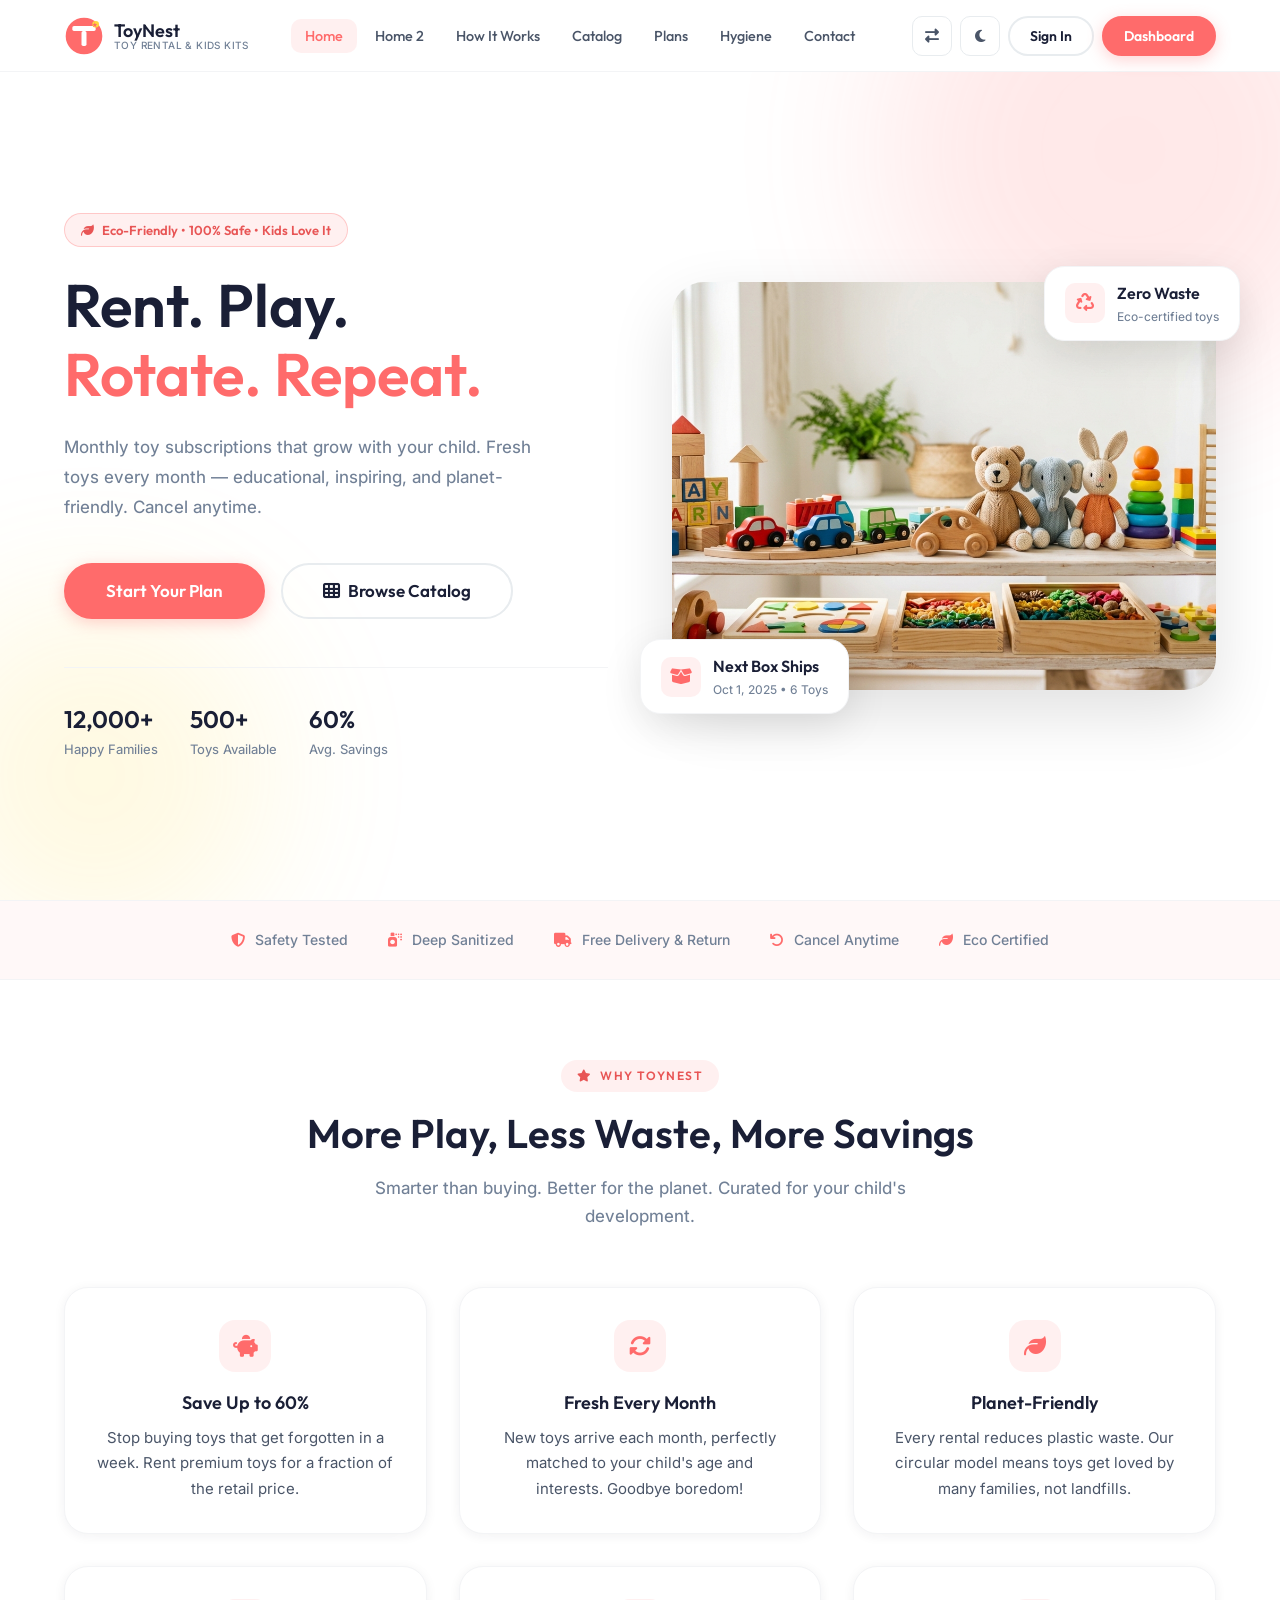
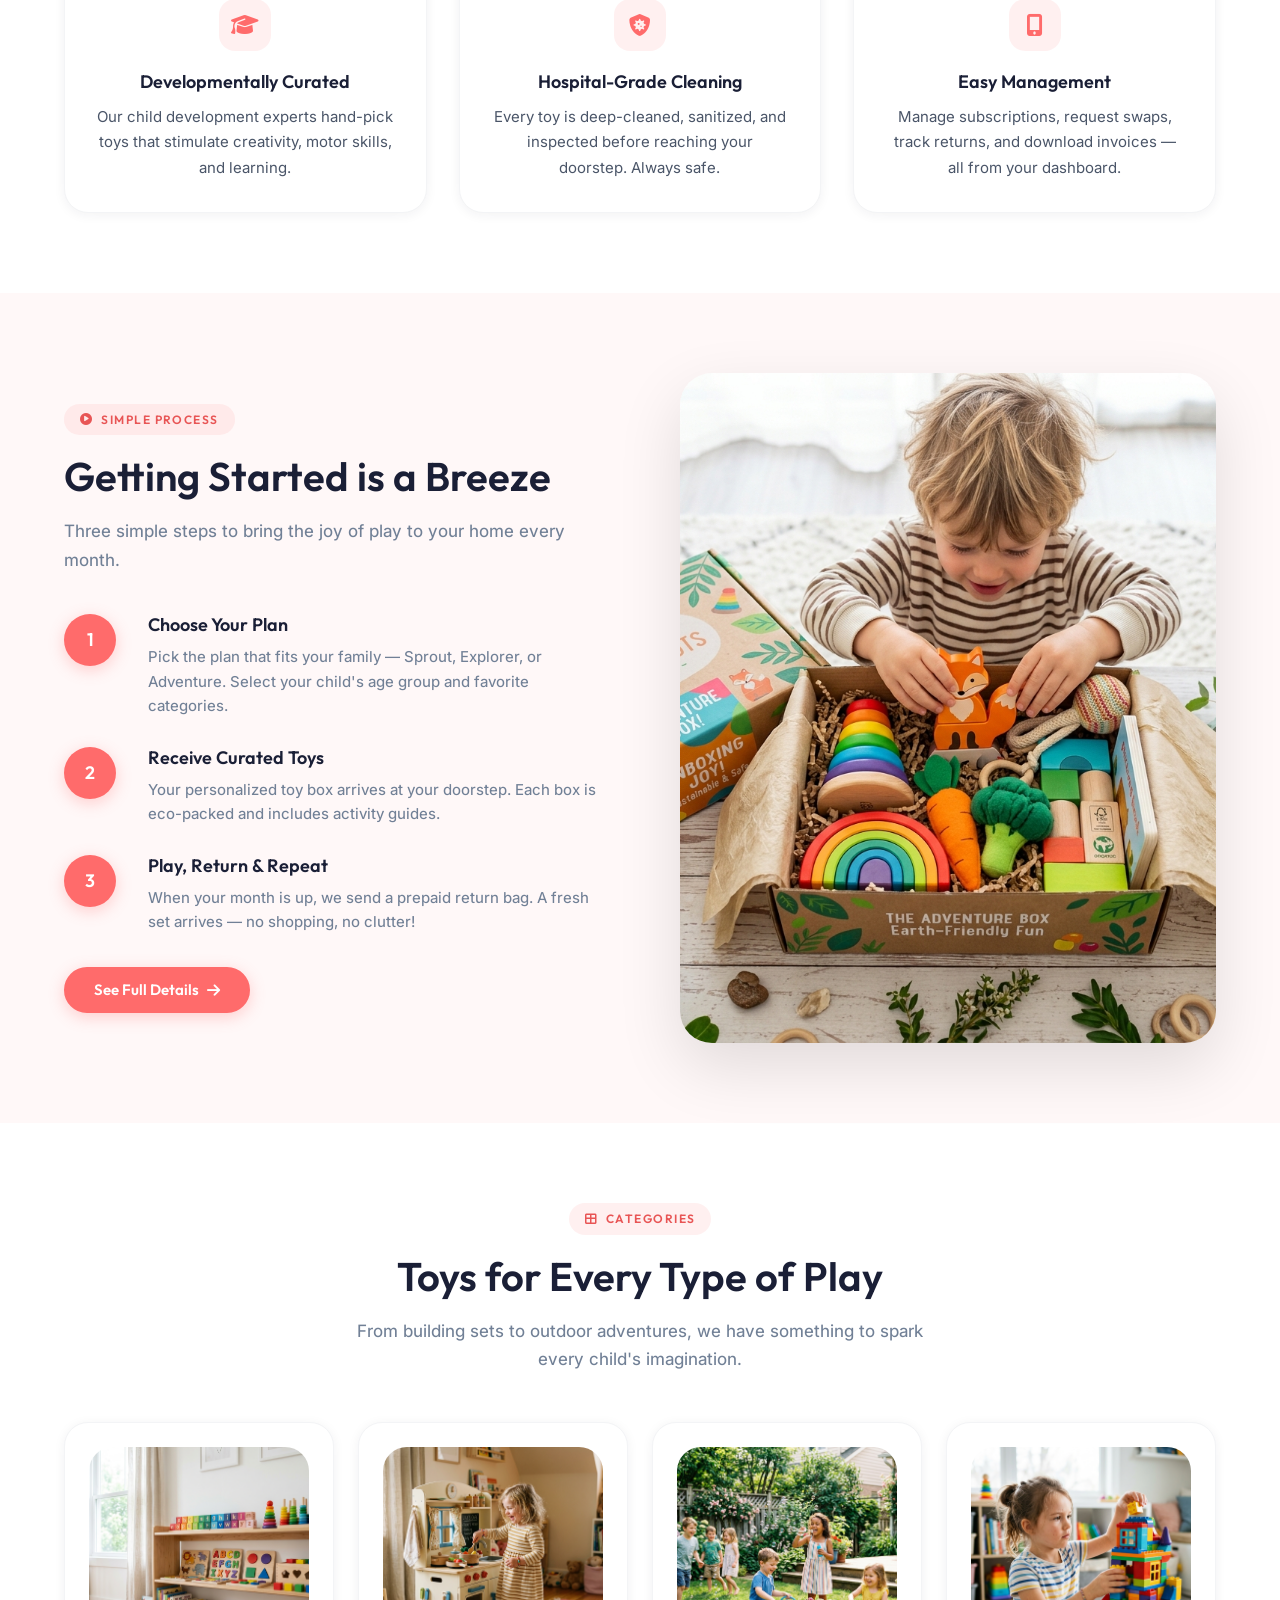
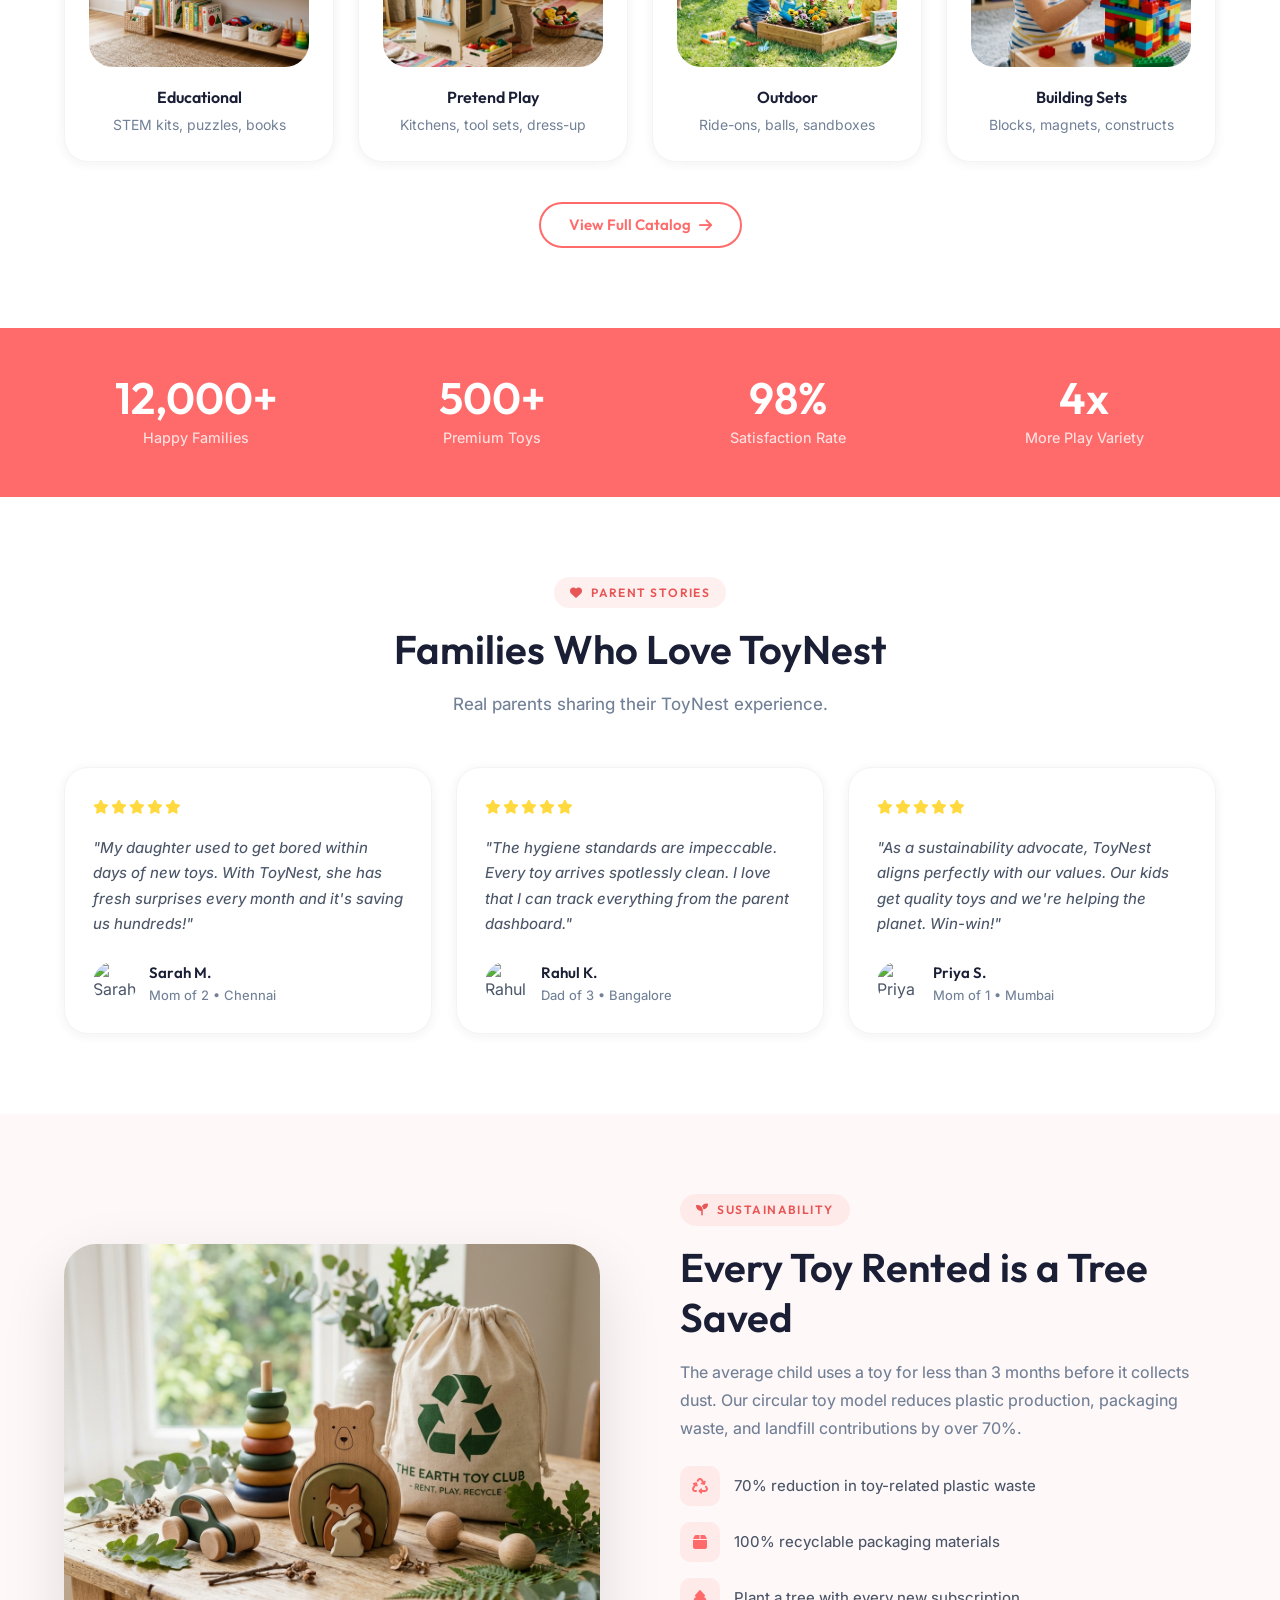
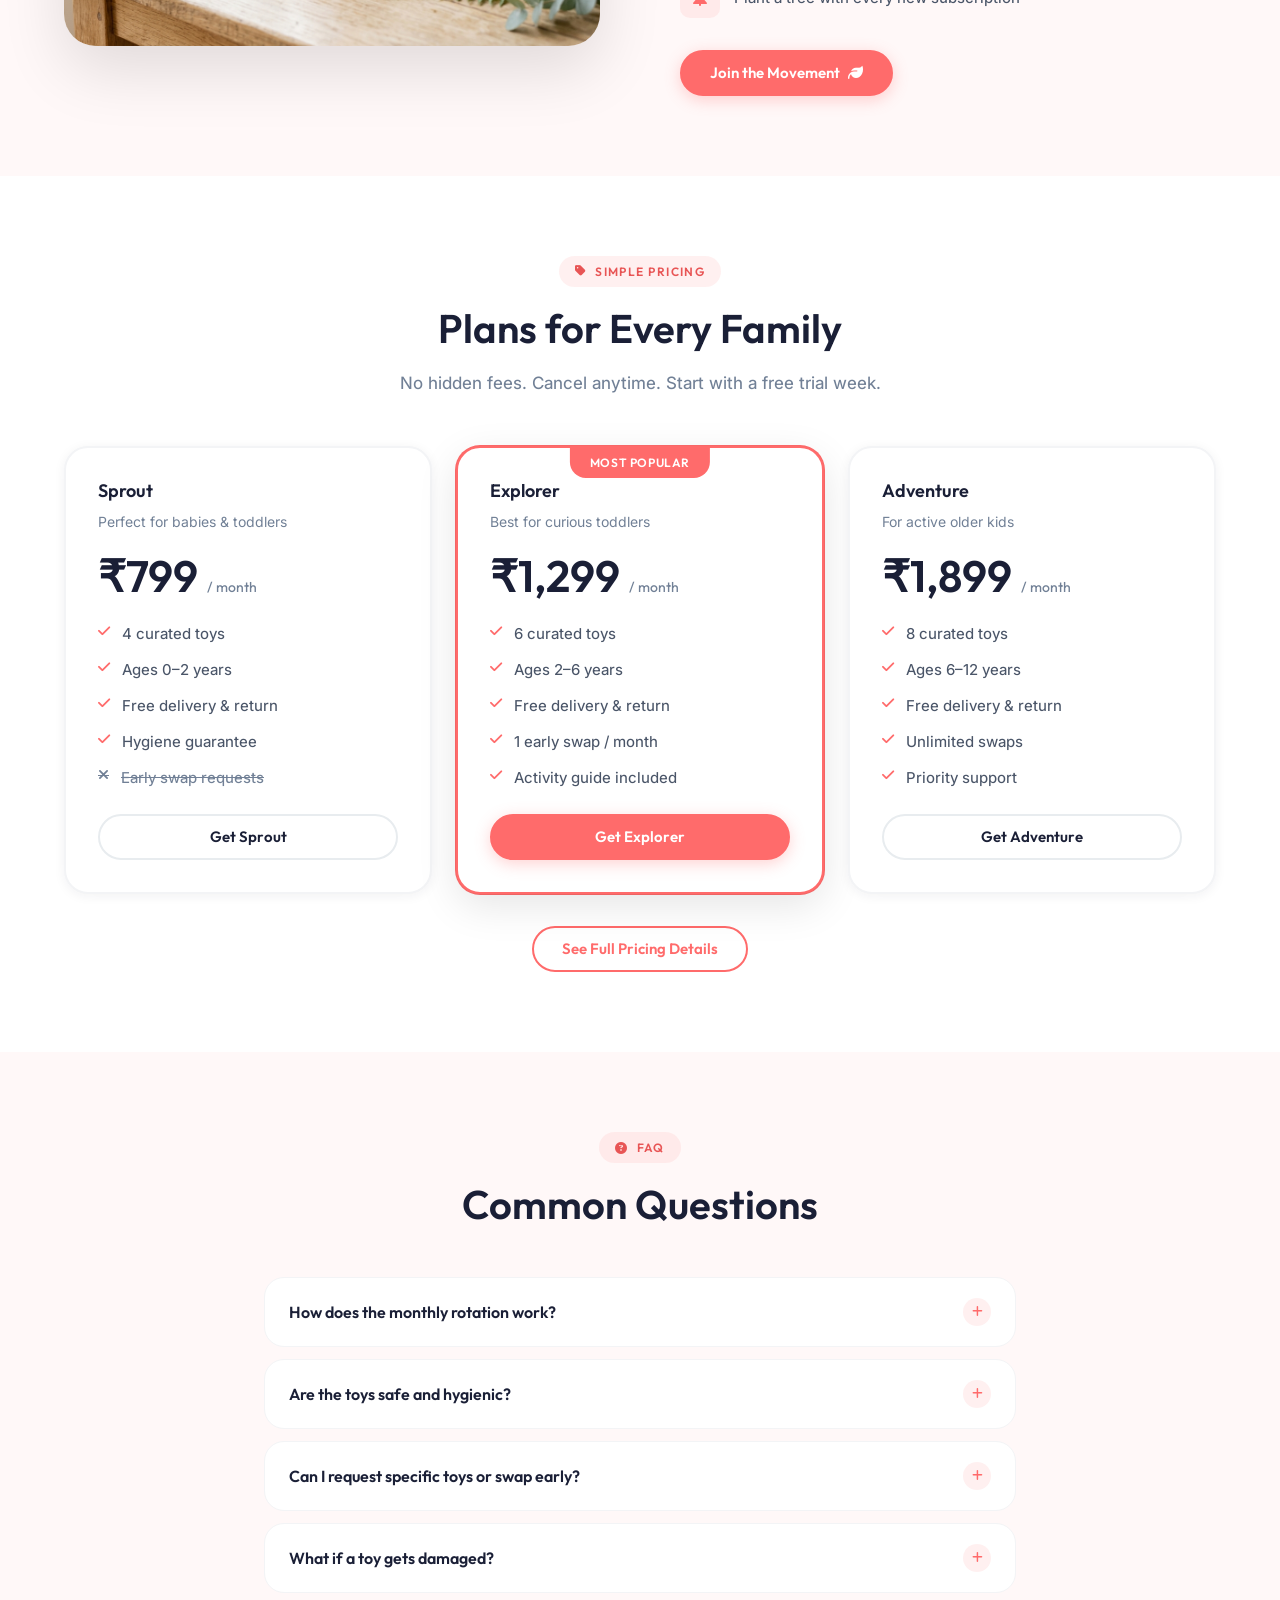
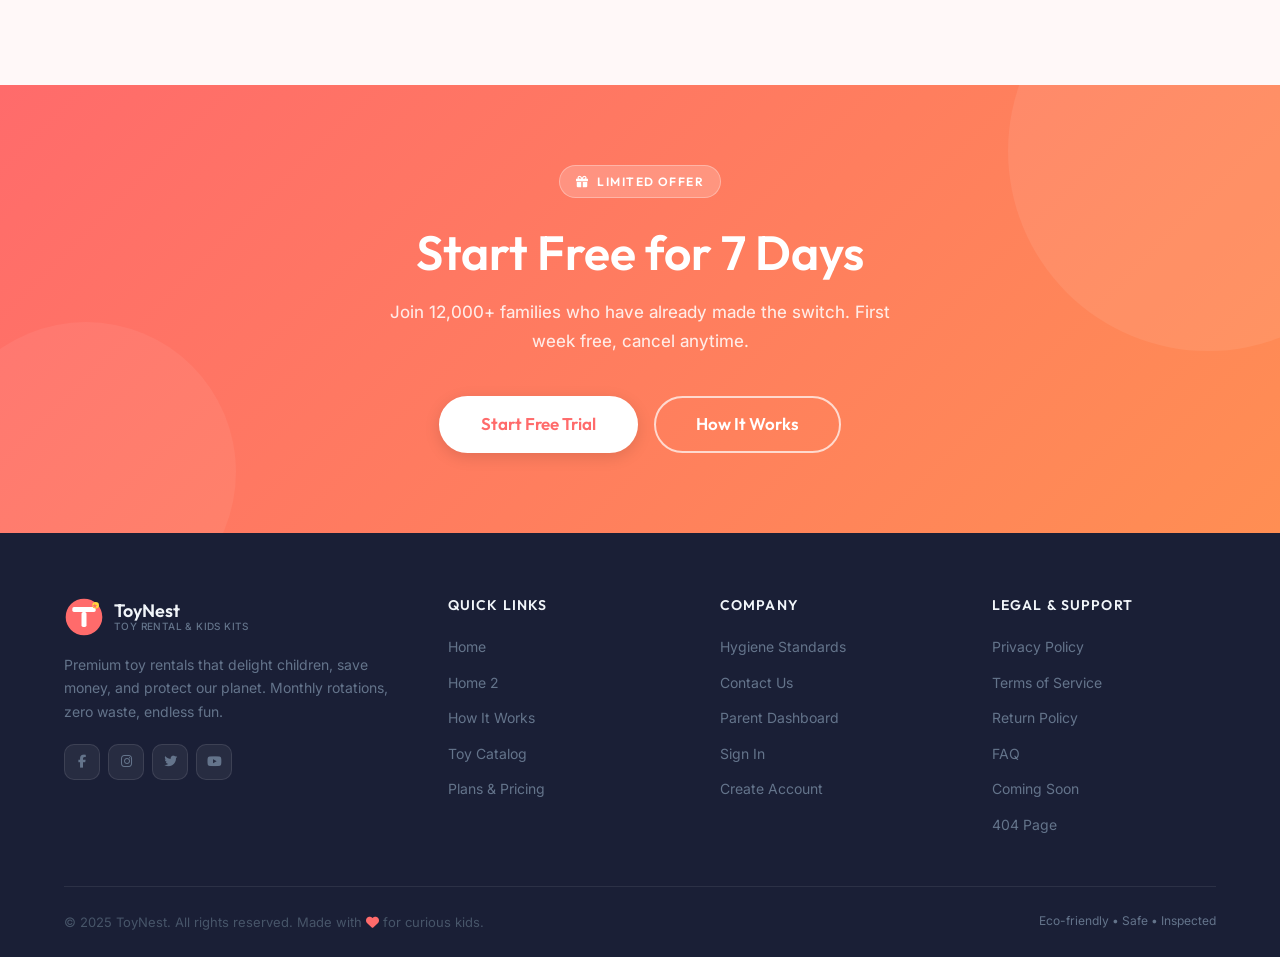
==== index.html @ 0b5e7f65 "fix" ====
<!DOCTYPE html>
<html lang="en" id="root-html">
<head>
  <meta charset="UTF-8">
  <meta name="viewport" content="width=device-width, initial-scale=1.0">
  <meta name="description" content="ToyNest — Premium eco-friendly toy rental subscription for kids. Browse 500+ toys by age group, enjoy monthly rotations, and save 60% vs buying. Start free today.">
  <title>ToyNest | Toy Rental & Kids Activity Kit Subscription</title>
  <link rel="icon" type="image/svg+xml" href="favicon.svg">
  <link rel="stylesheet" href="https://cdnjs.cloudflare.com/ajax/libs/font-awesome/6.5.1/css/all.min.css">
  <link rel="stylesheet" href="style.css">
</head>
<body>

<div id="navbar-placeholder"></div>

<!-- HERO -->
<section class="hero" id="hero">
  <div class="hero-bg">
    <div class="hero-blob" style="width:500px;height:500px;background:var(--primary);top:-100px;right:-100px;"></div>
    <div class="hero-blob" style="width:350px;height:350px;background:var(--accent);bottom:-50px;left:-80px;"></div>
  </div>
  <div class="container">
    <div class="hero-inner">
      <div class="hero-content">
        <div class="hero-badge">
          <i class="fas fa-leaf"></i>
          Eco-Friendly &bull; 100% Safe &bull; Kids Love It
        </div>
        <h1 class="hero-title">
          Rent. Play.<br>
          <span class="highlight">Rotate. Repeat.</span>
        </h1>
        <p class="hero-desc">Monthly toy subscriptions that grow with your child. Fresh toys every month — educational, inspiring, and planet-friendly. Cancel anytime.</p>
        <div class="hero-ctas">
          <a href="pricing.html" class="btn btn-primary btn-xl" id="hero-cta-primary">Start Your Plan</a>
          <a href="catalog.html" class="btn btn-secondary btn-xl" id="hero-cta-secondary"><i class="fas fa-th"></i> Browse Catalog</a>
        </div>
        <div class="hero-stats">
          <div>
            <div class="hero-stat-num" data-count="12000" data-suffix="+">12,000+</div>
            <div class="hero-stat-label">Happy Families</div>
          </div>
          <div>
            <div class="hero-stat-num" data-count="500" data-suffix="+">500+</div>
            <div class="hero-stat-label">Toys Available</div>
          </div>
          <div>
            <div class="hero-stat-num" data-count="60" data-suffix="%">60%</div>
            <div class="hero-stat-label">Avg. Savings</div>
          </div>
        </div>
      </div>
      <div class="hero-visual">
        <div class="hero-img-wrap">
          <img src="assets/images/hero_toys_1790218188914.jpg" alt="Happy child playing with colorful educational toys" loading="eager">
        </div>
        <div class="hero-float-card card-1">
          <div class="card-icon"><i class="fas fa-box-open"></i></div>
          <div class="card-text">
            <div class="label">Next Box Ships</div>
            <div class="sub">Oct 1, 2025 &bull; 6 Toys</div>
          </div>
        </div>
        <div class="hero-float-card card-2">
          <div class="card-icon"><i class="fas fa-recycle"></i></div>
          <div class="card-text">
            <div class="label">Zero Waste</div>
            <div class="sub">Eco-certified toys</div>
          </div>
        </div>
      </div>
    </div>
  </div>
</section>

<!-- TRUST STRIP -->
<div style="background:var(--bg-surface);padding:1.75rem 0;border-top:1px solid var(--border-light);border-bottom:1px solid var(--border-light);">
  <div class="container">
    <div style="display:flex;align-items:center;justify-content:center;gap:2.5rem;flex-wrap:wrap;">
      <div style="display:flex;align-items:center;gap:0.625rem;color:var(--text-muted);font-size:0.875rem;font-weight:500;">
        <i class="fas fa-shield-alt" style="color:var(--primary);"></i> Safety Tested
      </div>
      <div style="display:flex;align-items:center;gap:0.625rem;color:var(--text-muted);font-size:0.875rem;font-weight:500;">
        <i class="fas fa-spray-can" style="color:var(--primary);"></i> Deep Sanitized
      </div>
      <div style="display:flex;align-items:center;gap:0.625rem;color:var(--text-muted);font-size:0.875rem;font-weight:500;">
        <i class="fas fa-truck" style="color:var(--primary);"></i> Free Delivery & Return
      </div>
      <div style="display:flex;align-items:center;gap:0.625rem;color:var(--text-muted);font-size:0.875rem;font-weight:500;">
        <i class="fas fa-undo" style="color:var(--primary);"></i> Cancel Anytime
      </div>
      <div style="display:flex;align-items:center;gap:0.625rem;color:var(--text-muted);font-size:0.875rem;font-weight:500;">
        <i class="fas fa-leaf" style="color:var(--primary);"></i> Eco Certified
      </div>
    </div>
  </div>
</div>

<!-- WHY TOYNEST -->
<section class="section" id="why">
  <div class="container">
    <div class="text-center reveal" style="margin-bottom:3.5rem;">
      <span class="section-label"><i class="fas fa-star"></i> Why ToyNest</span>
      <h2 class="section-heading">More Play, Less Waste, More Savings</h2>
      <p class="section-sub">Smarter than buying. Better for the planet. Curated for your child's development.</p>
    </div>
    <div class="grid-3" style="gap:2rem;">
      <div class="card reveal" style="text-align:center;">
        <div class="card-icon-wrap" style="margin:0 auto 1.25rem;">
          <i class="fas fa-piggy-bank"></i>
        </div>
        <h3 style="font-size:1.125rem;margin-bottom:0.625rem;">Save Up to 60%</h3>
        <p style="font-size:0.9375rem;">Stop buying toys that get forgotten in a week. Rent premium toys for a fraction of the retail price.</p>
      </div>
      <div class="card reveal" style="text-align:center;animation-delay:0.1s;">
        <div class="card-icon-wrap" style="margin:0 auto 1.25rem;">
          <i class="fas fa-sync-alt"></i>
        </div>
        <h3 style="font-size:1.125rem;margin-bottom:0.625rem;">Fresh Every Month</h3>
        <p style="font-size:0.9375rem;">New toys arrive each month, perfectly matched to your child's age and interests. Goodbye boredom!</p>
      </div>
      <div class="card reveal" style="text-align:center;animation-delay:0.2s;">
        <div class="card-icon-wrap" style="margin:0 auto 1.25rem;">
          <i class="fas fa-leaf"></i>
        </div>
        <h3 style="font-size:1.125rem;margin-bottom:0.625rem;">Planet-Friendly</h3>
        <p style="font-size:0.9375rem;">Every rental reduces plastic waste. Our circular model means toys get loved by many families, not landfills.</p>
      </div>
      <div class="card reveal" style="text-align:center;animation-delay:0.3s;">
        <div class="card-icon-wrap" style="margin:0 auto 1.25rem;">
          <i class="fas fa-graduation-cap"></i>
        </div>
        <h3 style="font-size:1.125rem;margin-bottom:0.625rem;">Developmentally Curated</h3>
        <p style="font-size:0.9375rem;">Our child development experts hand-pick toys that stimulate creativity, motor skills, and learning.</p>
      </div>
      <div class="card reveal" style="text-align:center;animation-delay:0.4s;">
        <div class="card-icon-wrap" style="margin:0 auto 1.25rem;">
          <i class="fas fa-shield-virus"></i>
        </div>
        <h3 style="font-size:1.125rem;margin-bottom:0.625rem;">Hospital-Grade Cleaning</h3>
        <p style="font-size:0.9375rem;">Every toy is deep-cleaned, sanitized, and inspected before reaching your doorstep. Always safe.</p>
      </div>
      <div class="card reveal" style="text-align:center;animation-delay:0.5s;">
        <div class="card-icon-wrap" style="margin:0 auto 1.25rem;">
          <i class="fas fa-mobile-alt"></i>
        </div>
        <h3 style="font-size:1.125rem;margin-bottom:0.625rem;">Easy Management</h3>
        <p style="font-size:0.9375rem;">Manage subscriptions, request swaps, track returns, and download invoices — all from your dashboard.</p>
      </div>
    </div>
  </div>
</section>

<!-- HOW IT WORKS TEASER -->
<section class="section" style="background:var(--bg-surface);">
  <div class="container">
    <div style="display:grid;grid-template-columns:1fr 1fr;gap:5rem;align-items:center;">
      <div class="reveal">
        <span class="section-label"><i class="fas fa-play-circle"></i> Simple Process</span>
        <h2 class="section-heading">Getting Started is a Breeze</h2>
        <p class="section-sub" style="margin-bottom:2.5rem;">Three simple steps to bring the joy of play to your home every month.</p>
        <div style="display:flex;flex-direction:column;gap:1.75rem;">
          <div class="step-item" style="margin-bottom:0;">
            <div class="step-number">1</div>
            <div class="step-content">
              <h3>Choose Your Plan</h3>
              <p>Pick the plan that fits your family — Sprout, Explorer, or Adventure. Select your child's age group and favorite categories.</p>
            </div>
          </div>
          <div class="step-item" style="margin-bottom:0;">
            <div class="step-number">2</div>
            <div class="step-content">
              <h3>Receive Curated Toys</h3>
              <p>Your personalized toy box arrives at your doorstep. Each box is eco-packed and includes activity guides.</p>
            </div>
          </div>
          <div class="step-item" style="margin-bottom:0;">
            <div class="step-number">3</div>
            <div class="step-content">
              <h3>Play, Return & Repeat</h3>
              <p>When your month is up, we send a prepaid return bag. A fresh set arrives — no shopping, no clutter!</p>
            </div>
          </div>
        </div>
        <a href="how-it-works.html" class="btn btn-primary" style="margin-top:2rem;" id="home-hiw-cta">See Full Details <i class="fas fa-arrow-right"></i></a>
      </div>
      <div class="reveal" style="animation-delay:0.2s;">
        <div style="border-radius:var(--radius-3xl);overflow:hidden;box-shadow:var(--shadow-xl);aspect-ratio:4/5;">
          <img src="assets/images/toy_subscription_box_1790218273378.jpg" alt="Toy subscription box with curated toys" style="width:100%;height:100%;object-fit:cover;">
        </div>
      </div>
    </div>
  </div>
</section>

<!-- FEATURED CATEGORIES -->
<section class="section" id="categories">
  <div class="container">
    <div class="text-center reveal" style="margin-bottom:3rem;">
      <span class="section-label"><i class="fas fa-th-large"></i> Categories</span>
      <h2 class="section-heading">Toys for Every Type of Play</h2>
      <p class="section-sub">From building sets to outdoor adventures, we have something to spark every child's imagination.</p>
    </div>
    <div class="grid-4 reveal">
      <a href="catalog.html?cat=educational" class="card" style="text-decoration:none;text-align:center;padding:1.5rem;" id="cat-educational">
        <div style="aspect-ratio:1;border-radius:var(--radius-2xl);overflow:hidden;margin-bottom:1.25rem;">
          <img src="assets/images/educational_toys_shelf_1790218297526.jpg" alt="Educational toys" style="width:100%;height:100%;object-fit:cover;">
        </div>
        <h3 style="font-size:1rem;margin-bottom:0.375rem;">Educational</h3>
        <p style="font-size:0.875rem;color:var(--text-muted);">STEM kits, puzzles, books</p>
      </a>
      <a href="catalog.html?cat=pretend" class="card" style="text-decoration:none;text-align:center;padding:1.5rem;" id="cat-pretend">
        <div style="aspect-ratio:1;border-radius:var(--radius-2xl);overflow:hidden;margin-bottom:1.25rem;">
          <img src="assets/images/pretend_play_kitchen_1790218338886.jpg" alt="Pretend play toys" style="width:100%;height:100%;object-fit:cover;">
        </div>
        <h3 style="font-size:1rem;margin-bottom:0.375rem;">Pretend Play</h3>
        <p style="font-size:0.875rem;color:var(--text-muted);">Kitchens, tool sets, dress-up</p>
      </a>
      <a href="catalog.html?cat=outdoor" class="card" style="text-decoration:none;text-align:center;padding:1.5rem;" id="cat-outdoor">
        <div style="aspect-ratio:1;border-radius:var(--radius-2xl);overflow:hidden;margin-bottom:1.25rem;">
          <img src="assets/images/outdoor_play_kids_1790218314047.jpg" alt="Outdoor play toys" style="width:100%;height:100%;object-fit:cover;">
        </div>
        <h3 style="font-size:1rem;margin-bottom:0.375rem;">Outdoor</h3>
        <p style="font-size:0.875rem;color:var(--text-muted);">Ride-ons, balls, sandboxes</p>
      </a>
      <a href="catalog.html?cat=building" class="card" style="text-decoration:none;text-align:center;padding:1.5rem;" id="cat-building">
        <div style="aspect-ratio:1;border-radius:var(--radius-2xl);overflow:hidden;margin-bottom:1.25rem;">
          <img src="assets/images/building_blocks_set_1790218370372.jpg" alt="Building set toys" style="width:100%;height:100%;object-fit:cover;">
        </div>
        <h3 style="font-size:1rem;margin-bottom:0.375rem;">Building Sets</h3>
        <p style="font-size:0.875rem;color:var(--text-muted);">Blocks, magnets, constructs</p>
      </a>
    </div>
    <div class="text-center" style="margin-top:2.5rem;">
      <a href="catalog.html" class="btn btn-outline-primary" id="view-all-cats">View Full Catalog <i class="fas fa-arrow-right"></i></a>
    </div>
  </div>
</section>

<!-- STATS -->
<div class="stats-strip">
  <div class="container">
    <div class="stats-grid">
      <div>
        <div class="stat-num" data-count="12000" data-suffix="+">12,000+</div>
        <div class="stat-label">Happy Families</div>
      </div>
      <div>
        <div class="stat-num" data-count="500" data-suffix="+">500+</div>
        <div class="stat-label">Premium Toys</div>
      </div>
      <div>
        <div class="stat-num" data-count="98" data-suffix="%">98%</div>
        <div class="stat-label">Satisfaction Rate</div>
      </div>
      <div>
        <div class="stat-num" data-count="4" data-suffix="x">4x</div>
        <div class="stat-label">More Play Variety</div>
      </div>
    </div>
  </div>
</div>

<!-- TESTIMONIALS -->
<section class="section" id="testimonials">
  <div class="container">
    <div class="text-center reveal" style="margin-bottom:3rem;">
      <span class="section-label"><i class="fas fa-heart"></i> Parent Stories</span>
      <h2 class="section-heading">Families Who Love ToyNest</h2>
      <p class="section-sub">Real parents sharing their ToyNest experience.</p>
    </div>
    <div class="grid-3 reveal">
      <div class="testimonial-card">
        <div class="testimonial-stars"><i class="fas fa-star"></i><i class="fas fa-star"></i><i class="fas fa-star"></i><i class="fas fa-star"></i><i class="fas fa-star"></i></div>
        <p class="testimonial-text">"My daughter used to get bored within days of new toys. With ToyNest, she has fresh surprises every month and it's saving us hundreds!"</p>
        <div class="testimonial-author">
          <img src="https://picsum.photos/seed/parent1/80/80" alt="Sarah M." class="testimonial-avatar">
          <div class="testimonial-info">
            <div class="name">Sarah M.</div>
            <div class="role">Mom of 2 &bull; Chennai</div>
          </div>
        </div>
      </div>
      <div class="testimonial-card">
        <div class="testimonial-stars"><i class="fas fa-star"></i><i class="fas fa-star"></i><i class="fas fa-star"></i><i class="fas fa-star"></i><i class="fas fa-star"></i></div>
        <p class="testimonial-text">"The hygiene standards are impeccable. Every toy arrives spotlessly clean. I love that I can track everything from the parent dashboard."</p>
        <div class="testimonial-author">
          <img src="https://picsum.photos/seed/parent2/80/80" alt="Rahul K." class="testimonial-avatar">
          <div class="testimonial-info">
            <div class="name">Rahul K.</div>
            <div class="role">Dad of 3 &bull; Bangalore</div>
          </div>
        </div>
      </div>
      <div class="testimonial-card">
        <div class="testimonial-stars"><i class="fas fa-star"></i><i class="fas fa-star"></i><i class="fas fa-star"></i><i class="fas fa-star"></i><i class="fas fa-star"></i></div>
        <p class="testimonial-text">"As a sustainability advocate, ToyNest aligns perfectly with our values. Our kids get quality toys and we're helping the planet. Win-win!"</p>
        <div class="testimonial-author">
          <img src="https://picsum.photos/seed/parent3/80/80" alt="Priya S." class="testimonial-avatar">
          <div class="testimonial-info">
            <div class="name">Priya S.</div>
            <div class="role">Mom of 1 &bull; Mumbai</div>
          </div>
        </div>
      </div>
    </div>
  </div>
</section>

<!-- ECO SECTION -->
<section class="section" style="background:var(--bg-surface);">
  <div class="container">
    <div style="display:grid;grid-template-columns:1fr 1fr;gap:5rem;align-items:center;">
      <div class="reveal">
        <div style="border-radius:var(--radius-3xl);overflow:hidden;box-shadow:var(--shadow-xl);aspect-ratio:4/3;">
          <img src="assets/images/eco_green_toys_1790218458406.jpg" alt="Eco-friendly sustainable toys" style="width:100%;height:100%;object-fit:cover;">
        </div>
      </div>
      <div class="reveal" style="animation-delay:0.2s;">
        <span class="section-label"><i class="fas fa-seedling"></i> Sustainability</span>
        <h2 class="section-heading">Every Toy Rented is a Tree Saved</h2>
        <p style="color:var(--text-muted);line-height:1.75;margin-bottom:1.5rem;font-weight:450;">The average child uses a toy for less than 3 months before it collects dust. Our circular toy model reduces plastic production, packaging waste, and landfill contributions by over 70%.</p>
        <div style="display:flex;flex-direction:column;gap:1rem;margin-bottom:2rem;">
          <div style="display:flex;align-items:center;gap:0.875rem;">
            <div style="width:40px;height:40px;border-radius:var(--radius-md);background:var(--primary-subtle);display:flex;align-items:center;justify-content:center;flex-shrink:0;">
              <i class="fas fa-recycle" style="color:var(--primary);"></i>
            </div>
            <span style="font-size:0.9375rem;color:var(--text-body);font-weight:450;">70% reduction in toy-related plastic waste</span>
          </div>
          <div style="display:flex;align-items:center;gap:0.875rem;">
            <div style="width:40px;height:40px;border-radius:var(--radius-md);background:var(--primary-subtle);display:flex;align-items:center;justify-content:center;flex-shrink:0;">
              <i class="fas fa-box" style="color:var(--primary);"></i>
            </div>
            <span style="font-size:0.9375rem;color:var(--text-body);font-weight:450;">100% recyclable packaging materials</span>
          </div>
          <div style="display:flex;align-items:center;gap:0.875rem;">
            <div style="width:40px;height:40px;border-radius:var(--radius-md);background:var(--primary-subtle);display:flex;align-items:center;justify-content:center;flex-shrink:0;">
              <i class="fas fa-tree" style="color:var(--primary);"></i>
            </div>
            <span style="font-size:0.9375rem;color:var(--text-body);font-weight:450;">Plant a tree with every new subscription</span>
          </div>
        </div>
        <a href="pricing.html" class="btn btn-primary" id="eco-cta">Join the Movement <i class="fas fa-leaf"></i></a>
      </div>
    </div>
  </div>
</section>

<!-- PRICING PREVIEW -->
<section class="section" id="pricing-preview">
  <div class="container">
    <div class="text-center reveal" style="margin-bottom:3rem;">
      <span class="section-label"><i class="fas fa-tag"></i> Simple Pricing</span>
      <h2 class="section-heading">Plans for Every Family</h2>
      <p class="section-sub">No hidden fees. Cancel anytime. Start with a free trial week.</p>
    </div>
    <div class="pricing-grid reveal">
      <div class="pricing-card">
        <h3 style="font-size:1.125rem;margin-bottom:0.5rem;">Sprout</h3>
        <p style="font-size:0.875rem;color:var(--text-muted);margin-bottom:1.25rem;">Perfect for babies &amp; toddlers</p>
        <div class="price-amount">₹799 <span class="price-period">/ month</span></div>
        <ul class="price-features">
          <li><i class="fas fa-check"></i> 4 curated toys</li>
          <li><i class="fas fa-check"></i> Ages 0–2 years</li>
          <li><i class="fas fa-check"></i> Free delivery &amp; return</li>
          <li><i class="fas fa-check"></i> Hygiene guarantee</li>
          <li class="disabled"><i class="fas fa-times"></i> Early swap requests</li>
        </ul>
        <a href="signup.html" class="btn btn-secondary w-full" id="plan-sprout">Get Sprout</a>
      </div>
      <div class="pricing-card popular">
        <div class="popular-badge">Most Popular</div>
        <h3 style="font-size:1.125rem;margin-bottom:0.5rem;">Explorer</h3>
        <p style="font-size:0.875rem;color:var(--text-muted);margin-bottom:1.25rem;">Best for curious toddlers</p>
        <div class="price-amount">₹1,299 <span class="price-period">/ month</span></div>
        <ul class="price-features">
          <li><i class="fas fa-check"></i> 6 curated toys</li>
          <li><i class="fas fa-check"></i> Ages 2–6 years</li>
          <li><i class="fas fa-check"></i> Free delivery &amp; return</li>
          <li><i class="fas fa-check"></i> 1 early swap / month</li>
          <li><i class="fas fa-check"></i> Activity guide included</li>
        </ul>
        <a href="signup.html" class="btn btn-primary w-full" id="plan-explorer">Get Explorer</a>
      </div>
      <div class="pricing-card">
        <h3 style="font-size:1.125rem;margin-bottom:0.5rem;">Adventure</h3>
        <p style="font-size:0.875rem;color:var(--text-muted);margin-bottom:1.25rem;">For active older kids</p>
        <div class="price-amount">₹1,899 <span class="price-period">/ month</span></div>
        <ul class="price-features">
          <li><i class="fas fa-check"></i> 8 curated toys</li>
          <li><i class="fas fa-check"></i> Ages 6–12 years</li>
          <li><i class="fas fa-check"></i> Free delivery &amp; return</li>
          <li><i class="fas fa-check"></i> Unlimited swaps</li>
          <li><i class="fas fa-check"></i> Priority support</li>
        </ul>
        <a href="signup.html" class="btn btn-secondary w-full" id="plan-adventure">Get Adventure</a>
      </div>
    </div>
    <div class="text-center" style="margin-top:2rem;">
      <a href="pricing.html" class="btn btn-outline-primary" id="full-pricing-link">See Full Pricing Details</a>
    </div>
  </div>
</section>

<!-- FAQ TEASER -->
<section class="section" style="background:var(--bg-surface);">
  <div class="container" style="max-width:800px;">
    <div class="text-center reveal" style="margin-bottom:3rem;">
      <span class="section-label"><i class="fas fa-question-circle"></i> FAQ</span>
      <h2 class="section-heading">Common Questions</h2>
    </div>
    <div class="reveal">
      <div class="faq-item">
        <button class="faq-question" aria-expanded="false">How does the monthly rotation work?<span class="faq-icon"><i class="fas fa-plus"></i></span></button>
        <div class="faq-answer"><div class="faq-answer-inner">Each month, we ship a new set of toys tailored to your child's age group and categories you've selected. At the end of the month, we send a prepaid return bag. Simply pack the toys and leave it for pickup — no hassle!</div></div>
      </div>
      <div class="faq-item">
        <button class="faq-question" aria-expanded="false">Are the toys safe and hygienic?<span class="faq-icon"><i class="fas fa-plus"></i></span></button>
        <div class="faq-answer"><div class="faq-answer-inner">Absolutely. Every toy goes through a rigorous 6-step cleaning and safety inspection before being shipped. We use non-toxic, hospital-grade sanitizers and UV sterilization. Damaged toys are immediately retired from our fleet.</div></div>
      </div>
      <div class="faq-item">
        <button class="faq-question" aria-expanded="false">Can I request specific toys or swap early?<span class="faq-icon"><i class="fas fa-plus"></i></span></button>
        <div class="faq-answer"><div class="faq-answer-inner">Yes! Explorer and Adventure plan members can request early swaps directly from the parent dashboard. You can also set toy preferences and blacklist categories you don't want.</div></div>
      </div>
      <div class="faq-item">
        <button class="faq-question" aria-expanded="false">What if a toy gets damaged?<span class="faq-icon"><i class="fas fa-plus"></i></span></button>
        <div class="faq-answer"><div class="faq-answer-inner">Normal wear and tear is completely covered at no extra cost. We understand that kids play hard! Intentional damage may incur a small fee, but this is assessed case-by-case with full transparency.</div></div>
      </div>
    </div>
  </div>
</section>

<!-- CTA -->
<section class="cta-section" id="home-cta">
  <div class="cta-bg" style="position:absolute;inset:0;overflow:hidden;pointer-events:none;">
    <div style="position:absolute;top:-30%;right:-10%;width:400px;height:400px;background:rgba(255,255,255,0.08);border-radius:50%;"></div>
    <div style="position:absolute;bottom:-20%;left:-5%;width:300px;height:300px;background:rgba(255,255,255,0.06);border-radius:50%;"></div>
  </div>
  <div class="container" style="position:relative;z-index:1;">
    <span class="section-label" style="background:rgba(255,255,255,0.2);color:#fff;border:1px solid rgba(255,255,255,0.3);margin-bottom:1.5rem;display:inline-flex;"><i class="fas fa-gift"></i> Limited Offer</span>
    <h2 style="font-size:clamp(1.875rem,4vw,3rem);margin-bottom:1rem;">Start Free for 7 Days</h2>
    <p style="font-size:1.0625rem;max-width:500px;margin:0 auto 2.5rem;">Join 12,000+ families who have already made the switch. First week free, cancel anytime.</p>
    <div style="display:flex;gap:1rem;justify-content:center;flex-wrap:wrap;">
      <a href="signup.html" class="btn btn-white btn-xl" id="home-final-cta">Start Free Trial</a>
      <a href="how-it-works.html" class="btn btn-outline-white btn-xl" id="home-final-hiw">How It Works</a>
    </div>
  </div>
</section>

<div id="footer-placeholder"></div>

<script src="components.js"></script>
</body>
</html>
---- style.css ----
/* ===== TOYNEST — TOY RENTAL & KIDS ACTIVITY KIT SUBSCRIPTION — DESIGN SYSTEM ===== */
@import url('https://fonts.googleapis.com/css2?family=Outfit:wght@300;400;500;600;700;800&family=Inter:wght@300;400;500;600;700&display=swap');
:root {
    --primary: #FF6B6B; --primary-hover: #E85555; --primary-dark: #C93E3E;
    --primary-light: #FFF5F5; --primary-glow: rgba(255,107,107,0.30);
    --primary-subtle: rgba(255,107,107,0.10); --primary-text: #E85555;
    --primary-gradient-2: #FF8E53; --primary-overlay: rgba(255,107,107,0.88);
    --primary-contrast: #FFFFFF; --secondary: #1A1F36; --secondary-hover: #252B45;
    --accent: #FFD93D; --accent-hover: #F4C700;
    --text-heading: #1A1F36; --text-body: #4A5568; --text-muted: #718096;
    --bg-body: #FFFFFF; --bg-surface: #FFF8F8; --bg-card: #FFFFFF;
    --border-default: #E8ECEF; --border-light: #F3F4F6;
    --shadow-sm: 0 1px 3px rgba(0,0,0,0.06); --shadow-md: 0 4px 16px rgba(0,0,0,0.08);
    --shadow-lg: 0 12px 40px rgba(0,0,0,0.10); --shadow-xl: 0 24px 64px rgba(0,0,0,0.12);
    --shadow-card: 0 2px 12px rgba(26,31,54,0.06);
    --shadow-card-hover: 0 12px 36px var(--primary-glow), 0 4px 12px rgba(26,31,54,0.06);
    --font-heading: 'Outfit', sans-serif; --font-body: 'Inter', sans-serif;
    --radius-sm: 0.5rem; --radius-md: 0.625rem; --radius-lg: 1rem;
    --radius-xl: 1.25rem; --radius-2xl: 1.5rem; --radius-3xl: 2rem; --radius-full: 9999px;
    --transition-fast: all 0.2s cubic-bezier(0.4,0,0.2,1);
    --transition-smooth: all 0.35s cubic-bezier(0.4,0,0.2,1);
    --green: #22C55E; --red: #EF4444; --amber: #F59E0B; --blue: #3B82F6;
    --nav-height: 72px; --container-padding: 1.5rem;
}
.dark {
    color-scheme: dark; --primary-light: rgba(255,107,107,0.15); --primary-text: #FF8E8E;
    --text-heading: #F1F5F9; --text-body: #94A3B8; --text-muted: #64748B;
    --bg-body: #0D1117; --bg-surface: #161B27; --bg-card: #1C2333;
    --border-default: #2D3748; --border-light: #1C2333;
    --shadow-card: 0 2px 12px rgba(0,0,0,0.4);
    --shadow-card-hover: 0 12px 36px var(--primary-glow), 0 4px 12px rgba(0,0,0,0.5);
}
*,*::before,*::after{box-sizing:border-box;margin:0;padding:0;}
html{scroll-behavior:smooth;font-size:16px;scroll-padding-top:var(--nav-height);}
body{font-family:var(--font-body);font-weight:400;color:var(--text-body);background:var(--bg-body);line-height:1.6;transition:background 0.3s,color 0.3s;overflow-x:hidden;}
img{max-width:100%;height:auto;display:block;}
a{text-decoration:none;color:inherit;}
ul,ol{list-style:none;}
button{cursor:pointer;font-family:var(--font-body);border:none;background:none;}
input,textarea,select{font-family:var(--font-body);}
h1,h2,h3,h4,h5,h6{font-family:var(--font-heading);font-weight:600;color:var(--text-heading);line-height:1.25;}
h1{font-size:clamp(2rem,5vw,3.5rem);}h2{font-size:clamp(1.625rem,3.5vw,2.5rem);}
h3{font-size:clamp(1.25rem,2.5vw,1.625rem);}h4{font-size:1.125rem;}h5{font-size:1rem;}
p{font-weight:400;line-height:1.7;color:var(--text-body);}
.container{width:100%;max-width:1200px;margin:0 auto;padding:0 var(--container-padding);}
.section{padding:5rem 0;}.section-sm{padding:3rem 0;}
.section-label{display:inline-flex;align-items:center;gap:0.5rem;font-family:var(--font-heading);font-size:0.75rem;font-weight:600;letter-spacing:0.12em;text-transform:uppercase;color:var(--primary-text);background:var(--primary-subtle);padding:0.375rem 1rem;border-radius:var(--radius-full);margin-bottom:1rem;}
.section-heading{font-size:clamp(1.75rem,3.5vw,2.5rem);font-weight:600;color:var(--text-heading);margin-bottom:1rem;}
.section-sub{font-size:1.0625rem;color:var(--text-muted);max-width:600px;line-height:1.7;font-weight:450;}
.text-center{text-align:center;}.text-center .section-sub{margin:0 auto;}
.btn{display:inline-flex;align-items:center;justify-content:center;gap:0.5rem;font-family:var(--font-heading);font-weight:600;font-size:0.9375rem;padding:0.75rem 1.75rem;border-radius:var(--radius-full);border:2px solid transparent;cursor:pointer;transition:var(--transition-smooth);text-decoration:none;white-space:nowrap;line-height:1.2;}
.btn-primary{background:var(--primary);color:#fff;border-color:var(--primary);box-shadow:0 4px 16px var(--primary-glow);}
.btn-primary:hover{background:var(--primary-hover);border-color:var(--primary-hover);box-shadow:0 8px 24px var(--primary-glow);transform:translateY(-1px);}
.btn-secondary{background:transparent;color:var(--text-heading);border-color:var(--border-default);}
.btn-secondary:hover{border-color:var(--primary);color:var(--primary);transform:translateY(-1px);}
.btn-outline-primary{background:transparent;color:var(--primary);border-color:var(--primary);}
.btn-outline-primary:hover{background:var(--primary);color:#fff;transform:translateY(-1px);}
.btn-dark{background:var(--secondary);color:#fff;border-color:var(--secondary);}
.btn-dark:hover{background:var(--secondary-hover);transform:translateY(-1px);}
.btn-sm{font-size:0.875rem;height:40px;padding:0 1.25rem;display:inline-flex;align-items:center;justify-content:center;box-sizing:border-box;}.btn-lg{font-size:1rem;padding:0.875rem 2.25rem;}.btn-xl{font-size:1.0625rem;padding:1rem 2.5rem;}.w-full{width:100%;}
.btn-white{background:#FFFFFF;color:var(--primary);border-color:#FFFFFF;font-weight:600;box-shadow:0 4px 16px rgba(0,0,0,0.12);}
.btn-white:hover,.btn-white:focus-visible{background:#FFFFFF;color:var(--primary-dark);border-color:#FFFFFF;box-shadow:0 8px 28px rgba(0,0,0,0.22);transform:translateY(-2px);}
.btn-white:active{background:#FFF5F5;color:var(--primary-dark);transform:translateY(0);}
.dark .btn-white{background:#FFFFFF;color:var(--primary);border-color:#FFFFFF;}
.dark .btn-white:hover,.dark .btn-white:focus-visible{background:#FFFFFF;color:var(--primary-dark);border-color:#FFFFFF;box-shadow:0 8px 28px rgba(0,0,0,0.3);}
.btn-outline-white{background:transparent;color:#FFFFFF;border-color:rgba(255,255,255,0.7);font-weight:600;}
.btn-outline-white:hover,.btn-outline-white:focus-visible{background:rgba(255,255,255,0.2);border-color:#FFFFFF;color:#FFFFFF;transform:translateY(-2px);box-shadow:0 4px 16px rgba(0,0,0,0.15);}
.btn-outline-white:active{background:rgba(255,255,255,0.3);transform:translateY(0);}
.dark .btn-outline-white{background:transparent;color:#FFFFFF;border-color:rgba(255,255,255,0.7);}
.dark .btn-outline-white:hover,.dark .btn-outline-white:focus-visible{background:rgba(255,255,255,0.2);border-color:#FFFFFF;color:#FFFFFF;}.navbar{position:fixed;top:0;left:0;right:0;z-index:1000;height:var(--nav-height);background:var(--bg-body);border-bottom:1px solid var(--border-light);transition:var(--transition-smooth);}
.navbar.scrolled{box-shadow:var(--shadow-md);backdrop-filter:blur(12px);background:rgba(255,255,255,0.92);}
.dark .navbar.scrolled{background:rgba(13,17,23,0.92);}
.navbar-inner{display:flex;align-items:center;justify-content:space-between;height:var(--nav-height);gap:2rem;}
.nav-logo{display:flex;align-items:center;gap:0.625rem;flex-shrink:0;text-decoration:none;}
.nav-logo img{width:40px;height:40px;object-fit:contain;}
.nav-logo-text{display:flex;flex-direction:column;line-height:1.1;}
.nav-logo-text .brand-top{font-family:var(--font-heading);font-weight:600;font-size:1.125rem;color:var(--text-heading);}
.nav-logo-text .brand-bottom{font-size:0.625rem;color:var(--text-muted);font-weight:500;letter-spacing:0.04em;text-transform:uppercase;}
.nav-links{display:flex;align-items:center;gap:0.25rem;flex:1;justify-content:center;}
.nav-link{font-family:var(--font-heading);font-weight:500;font-size:0.9rem;color:var(--text-body);padding:0.5rem 0.875rem;border-radius:var(--radius-md);transition:var(--transition-fast);white-space:nowrap;}
.nav-link:hover,.nav-link.active{color:var(--primary);background:var(--primary-subtle);}
.nav-actions{display:flex;align-items:center;gap:0.5rem;flex-shrink:0;}
.nav-actions .btn{height:40px;padding:0 1.25rem;display:inline-flex;align-items:center;justify-content:center;box-sizing:border-box;font-size:0.875rem;}
.nav-icon-btn{width:40px;height:40px;display:flex;align-items:center;justify-content:center;border-radius:var(--radius-md);border:1px solid var(--border-default);background:var(--bg-card);color:var(--text-body);font-size:0.875rem;cursor:pointer;transition:var(--transition-fast);flex-shrink:0;box-sizing:border-box;}
.nav-icon-btn:hover{border-color:var(--primary);color:var(--primary);}
.nav-hamburger{display:none;flex-direction:column;gap:5px;width:40px;height:40px;align-items:center;justify-content:center;border-radius:var(--radius-md);border:1px solid var(--border-default);background:var(--bg-card);cursor:pointer;box-sizing:border-box;}
.nav-hamburger span{display:block;width:18px;height:2px;background:var(--text-heading);border-radius:2px;transition:var(--transition-fast);}
.nav-hamburger.open span:nth-child(1){transform:translateY(7px) rotate(45deg);}
.nav-hamburger.open span:nth-child(2){opacity:0;}
.nav-hamburger.open span:nth-child(3){transform:translateY(-7px) rotate(-45deg);}
.nav-mobile{display:none;position:fixed;top:var(--nav-height);left:0;right:0;background:var(--bg-body);border-bottom:1px solid var(--border-light);padding:1rem var(--container-padding) 1.5rem;z-index:999;box-shadow:var(--shadow-lg);flex-direction:column;gap:0.25rem;}
.nav-mobile.open{display:flex;}
.nav-mobile .nav-link{padding:0.75rem 1rem;display:block;border-radius:var(--radius-md);font-size:0.9375rem;}
.nav-mobile-actions{display:flex;gap:0.75rem;margin-top:1rem;padding-top:1rem;border-top:1px solid var(--border-light);}
.nav-mobile-actions .btn{flex:1;}
.footer{background:var(--secondary);color:#94A3B8;padding:4rem 0 0;}
.footer-grid{display:grid;grid-template-columns:1.5fr 1fr 1fr 1fr;gap:3rem;padding-bottom:3rem;border-bottom:1px solid rgba(255,255,255,0.08);}
.footer-brand .brand-top{color:#F1F5F9!important;}.footer-brand .brand-bottom{color:#64748B!important;}
.footer-brand p{font-size:0.875rem;color:#64748B;line-height:1.7;margin-top:1rem;font-weight:400;}
.footer-col h4{font-family:var(--font-heading);font-size:0.875rem;font-weight:600;color:#F1F5F9;text-transform:uppercase;letter-spacing:0.08em;margin-bottom:1.25rem;}
.footer-col ul{display:flex;flex-direction:column;gap:0.625rem;}
.footer-col ul li a{font-size:0.875rem;color:#64748B;transition:var(--transition-fast);}
.footer-col ul li a:hover{color:var(--primary);}
.footer-bottom{padding:1.5rem 0;display:flex;align-items:center;justify-content:space-between;flex-wrap:wrap;gap:0.75rem;}
.footer-bottom p{font-size:0.8125rem;color:#475569;font-weight:400;}
.footer-socials{display:flex;gap:0.5rem;}
.social-icon-btn{width:36px;height:36px;display:flex;align-items:center;justify-content:center;border-radius:var(--radius-md);background:rgba(255,255,255,0.06);border:1px solid rgba(255,255,255,0.1);color:#64748B;font-size:0.8125rem;transition:var(--transition-fast);}
.social-icon-btn:hover{background:var(--primary);color:#fff;border-color:var(--primary);}
.hero{min-height:100vh;display:flex;align-items:center;padding-top:var(--nav-height);position:relative;overflow:hidden;}
.hero-bg{position:absolute;inset:0;z-index:0;pointer-events:none;}
.hero-blob{position:absolute;border-radius:50%;filter:blur(80px);opacity:0.15;}
.hero-inner{display:grid;grid-template-columns:1fr 1fr;align-items:center;gap:4rem;padding:4rem 0;position:relative;z-index:1;}
.hero-badge{display:inline-flex;align-items:center;gap:0.5rem;background:var(--primary-subtle);border:1px solid var(--primary-glow);color:var(--primary-text);font-family:var(--font-heading);font-size:0.8125rem;font-weight:600;padding:0.375rem 1rem;border-radius:var(--radius-full);margin-bottom:1.5rem;}
.hero-title{font-size:clamp(2.25rem,5vw,3.75rem);font-weight:600;line-height:1.15;margin-bottom:1.5rem;}
.hero-title .highlight{color:var(--primary);}
.hero-desc{font-size:1.0625rem;color:var(--text-muted);line-height:1.75;margin-bottom:2.5rem;font-weight:450;max-width:480px;}
.hero-ctas{display:flex;gap:1rem;flex-wrap:wrap;align-items:center;}
.hero-stats{display:flex;gap:2rem;margin-top:3rem;padding-top:2rem;border-top:1px solid var(--border-light);}
.hero-stat-num{font-family:var(--font-heading);font-size:1.5rem;font-weight:600;color:var(--text-heading);}
.hero-stat-label{font-size:0.8125rem;color:var(--text-muted);font-weight:450;}
.hero-visual{position:relative;}
.hero-img-wrap{border-radius:var(--radius-3xl);overflow:hidden;position:relative;aspect-ratio:4/3;box-shadow:var(--shadow-xl);}
.hero-img-wrap img{width:100%;height:100%;object-fit:cover;}
.hero-float-card{position:absolute;background:var(--bg-card);border:1px solid var(--border-light);border-radius:var(--radius-xl);padding:0.875rem 1.25rem;box-shadow:var(--shadow-lg);display:flex;align-items:center;gap:0.75rem;animation:floatCard 4s ease-in-out infinite;}
.hero-float-card.card-1{bottom:-1.5rem;left:-2rem;animation-delay:0s;}
.hero-float-card.card-2{top:-1rem;right:-1.5rem;animation-delay:2s;}
.hero-float-card .card-icon{width:40px;height:40px;border-radius:var(--radius-md);background:var(--primary-subtle);display:flex;align-items:center;justify-content:center;color:var(--primary);font-size:1.125rem;flex-shrink:0;}
.hero-float-card .card-text .label{font-family:var(--font-heading);font-weight:600;font-size:1rem;color:var(--text-heading);}
.hero-float-card .card-text .sub{font-size:0.75rem;color:var(--text-muted);font-weight:450;}
@keyframes floatCard{0%,100%{transform:translateY(0);}50%{transform:translateY(-8px);}}
.card{background:var(--bg-card);border:1px solid var(--border-light);border-radius:var(--radius-2xl);padding:2rem;transition:var(--transition-smooth);box-shadow:var(--shadow-card);}
.card:hover{box-shadow:var(--shadow-card-hover);transform:translateY(-4px);border-color:var(--primary-glow);}
.card-icon-wrap{width:52px;height:52px;border-radius:var(--radius-lg);background:var(--primary-subtle);display:flex;align-items:center;justify-content:center;color:var(--primary);font-size:1.375rem;margin-bottom:1.25rem;flex-shrink:0;}
.grid-2{display:grid;grid-template-columns:repeat(2,1fr);gap:1.5rem;}
.grid-3{display:grid;grid-template-columns:repeat(3,1fr);gap:1.5rem;}
.grid-4{display:grid;grid-template-columns:repeat(4,1fr);gap:1.5rem;}
.grid-auto{display:grid;grid-template-columns:repeat(auto-fit,minmax(280px,1fr));gap:1.5rem;}
.badge{display:inline-flex;align-items:center;gap:0.375rem;font-size:0.75rem;font-weight:600;font-family:var(--font-heading);padding:0.25rem 0.75rem;border-radius:var(--radius-full);letter-spacing:0.03em;}
.badge-primary{background:var(--primary-subtle);color:var(--primary-text);}
.badge-green{background:rgba(34,197,94,0.12);color:#16A34A;}
.badge-amber{background:rgba(245,158,11,0.12);color:#D97706;}
.badge-blue{background:rgba(59,130,246,0.12);color:#2563EB;}
.badge-outline{background:transparent;border:1px solid var(--border-default);color:var(--text-muted);}
.form-group{margin-bottom:1.25rem;}
.form-label{display:block;font-size:0.875rem;font-weight:600;color:var(--text-heading);margin-bottom:0.5rem;font-family:var(--font-heading);}
.form-input{width:100%;padding:0.75rem 1rem;border:1.5px solid var(--border-default);border-radius:var(--radius-lg);background:var(--bg-body);color:var(--text-heading);font-size:0.9375rem;font-family:var(--font-body);transition:var(--transition-fast);outline:none;}
.form-input:focus{border-color:var(--primary);box-shadow:0 0 0 3px var(--primary-subtle);}
.form-input::placeholder{color:var(--text-muted);}
.password-wrapper{position:relative;}.password-wrapper .form-input{padding-right:3rem;}
.password-toggle{position:absolute;right:0.875rem;top:50%;transform:translateY(-50%);color:var(--text-muted);font-size:0.875rem;transition:var(--transition-fast);background:none;border:none;cursor:pointer;padding:0.25rem;}
.password-toggle:hover{color:var(--primary);}
.checkbox-wrapper{display:flex;align-items:center;gap:0.625rem;cursor:pointer;}
.checkbox-wrapper input[type="checkbox"]{width:18px;height:18px;accent-color:var(--primary);cursor:pointer;flex-shrink:0;}
.checkbox-wrapper label{font-size:0.875rem;color:var(--text-body);cursor:pointer;}
[dir="rtl"] .form-input,[dir="rtl"] input[type="tel"],[dir="rtl"] input[type="text"],[dir="rtl"] input[type="email"],[dir="rtl"] input[type="password"],[dir="rtl"] textarea,[dir="rtl"] select{text-align:right;direction:rtl;}
[dir="rtl"] .form-input::placeholder,[dir="rtl"] input[type="tel"]::placeholder{text-align:right;direction:rtl;}
[dir="rtl"] .form-label{text-align:right;}
[dir="rtl"] .password-wrapper .form-input{padding-right:1rem;padding-left:3rem;}
[dir="rtl"] .password-toggle{right:auto;left:0.875rem;}
[dir="rtl"] .checkbox-wrapper{flex-direction:row-reverse;justify-content:flex-end;}
.auth-page{min-height:100vh;background:var(--bg-surface);display:flex;flex-direction:column;}
.auth-topbar{width:100%;display:flex;align-items:center;justify-content:flex-end;gap:0.5rem;padding:1rem var(--container-padding) 0.25rem;position:relative;z-index:10;flex-shrink:0;}
[dir="rtl"] .auth-topbar{justify-content:flex-start;}
.auth-toggle-btn{width:40px;height:40px;display:flex;align-items:center;justify-content:center;border-radius:var(--radius-md);border:1px solid var(--border-default);background:var(--bg-card);color:var(--text-body);font-size:0.875rem;cursor:pointer;transition:var(--transition-fast);flex-shrink:0;box-sizing:border-box;}
.auth-toggle-btn:hover{border-color:var(--primary);color:var(--primary);}
.auth-main{flex:1;display:flex;align-items:center;justify-content:center;padding:0.75rem var(--container-padding) 2.5rem;width:100%;}
.auth-card{width:100%;max-width:440px;background:var(--bg-card);border:1px solid var(--border-light);border-radius:var(--radius-3xl);padding:2.5rem 2rem;box-shadow:var(--shadow-xl);position:relative;overflow:hidden;}
.auth-logo{display:flex;align-items:center;gap:0.625rem;justify-content:center;margin-bottom:2rem;text-decoration:none;}
.auth-logo img{width:48px;height:48px;object-fit:contain;}
.auth-logo-text{display:flex;flex-direction:column;line-height:1.1;}
.auth-logo-text .brand-top{font-family:var(--font-heading);font-weight:600;font-size:1.25rem;color:var(--text-heading);}
.auth-logo-text .brand-bottom{font-size:0.625rem;color:var(--text-muted);font-weight:500;letter-spacing:0.04em;text-transform:uppercase;}
.social-login-grid{display:grid;grid-template-columns:repeat(3,1fr);gap:0.75rem;margin-bottom:1.5rem;}
.social-btn{height:44px;display:flex;align-items:center;justify-content:center;border:1.5px solid var(--border-default);border-radius:var(--radius-lg);background:var(--bg-body);font-size:1.125rem;cursor:pointer;transition:var(--transition-fast);color:var(--text-heading);}
.social-btn:hover{transform:translateY(-1px);box-shadow:var(--shadow-sm);}
.social-btn.social-btn-google, #google-login, #google-signup{color:#4285F4;}
.social-btn.social-btn-google:hover, #google-login:hover, #google-signup:hover{border-color:#4285F4;background:rgba(66,133,244,0.08);box-shadow:0 4px 12px rgba(66,133,244,0.15);}
.social-btn.social-btn-apple, #apple-login, #apple-signup{color:var(--text-heading);}
.social-btn.social-btn-apple:hover, #apple-login:hover, #apple-signup:hover{border-color:var(--text-heading);background:rgba(15,23,42,0.06);box-shadow:0 4px 12px rgba(15,23,42,0.12);}
.dark .social-btn.social-btn-apple:hover, .dark #apple-login:hover, .dark #apple-signup:hover{background:rgba(255,255,255,0.1);box-shadow:0 4px 12px rgba(255,255,255,0.1);}
.social-btn.social-btn-facebook, #facebook-login, #facebook-signup{color:#1877F2;}
.social-btn.social-btn-facebook:hover, #facebook-login:hover, #facebook-signup:hover{border-color:#1877F2;background:rgba(24,119,242,0.08);box-shadow:0 4px 12px rgba(24,119,242,0.15);}
.divider{display:flex;align-items:center;gap:1rem;font-size:0.8125rem;color:var(--text-muted);margin-bottom:1.5rem;font-weight:450;}
.divider::before,.divider::after{content:'';flex:1;height:1px;background:var(--border-default);}
.link-primary{color:var(--primary);font-weight:600;text-decoration:none;transition:var(--transition-fast);}
.link-primary:hover{color:var(--primary-hover);text-decoration:underline;}
.fullscreen-page{min-height:100vh;background:var(--bg-surface);display:flex;flex-direction:column;overflow-x:hidden;}
.fullscreen-topbar{display:flex;align-items:center;justify-content:space-between;padding:1rem var(--container-padding);border-bottom:1px solid var(--border-light);background:var(--bg-body);flex-shrink:0;}
.fullscreen-content{flex:1;display:flex;align-items:center;justify-content:center;text-align:center;padding:2rem var(--container-padding);overflow:hidden;width:100%;position:relative;}
.fullscreen-footer{padding:0.875rem var(--container-padding);text-align:center;font-size:0.75rem;color:var(--text-muted);border-top:1px solid var(--border-light);background:var(--bg-body);flex-shrink:0;}
.error-code{font-family:var(--font-heading);font-size:clamp(4.5rem,16vw,8rem);font-weight:600;line-height:1;background:linear-gradient(135deg,var(--primary),var(--primary-gradient-2));-webkit-background-clip:text;-webkit-text-fill-color:transparent;background-clip:text;margin-bottom:0.25rem;}
.error-subtitle{font-family:var(--font-heading);font-size:clamp(1.25rem,3.5vw,1.875rem);font-weight:600;color:var(--text-heading);margin-bottom:0.75rem;}
.error-desc{font-size:0.9375rem;color:var(--text-muted);max-width:440px;margin:0 auto 1.75rem;line-height:1.65;font-weight:450;}
.pricing-grid{display:grid;grid-template-columns:repeat(3,1fr);gap:1.5rem;align-items:stretch;}
.pricing-card{background:var(--bg-card);border:2px solid var(--border-light);border-radius:var(--radius-2xl);padding:2rem;position:relative;transition:var(--transition-smooth);box-shadow:var(--shadow-card);display:flex;flex-direction:column;height:100%;box-sizing:border-box;}
.pricing-card:hover{box-shadow:var(--shadow-card-hover);transform:translateY(-4px);}
.pricing-card.popular{border-color:var(--primary);box-shadow:var(--shadow-lg),0 0 0 1px var(--primary);}
.pricing-card.popular:hover{transform:translateY(-4px);box-shadow:var(--shadow-card-hover),0 0 0 1px var(--primary);}
.popular-badge{position:absolute;top:-1px;left:50%;transform:translateX(-50%);background:var(--primary);color:#fff;font-family:var(--font-heading);font-size:0.75rem;font-weight:600;padding:0.375rem 1.25rem;border-radius:0 0 var(--radius-lg) var(--radius-lg);letter-spacing:0.05em;text-transform:uppercase;white-space:nowrap;}
.price-amount{font-family:var(--font-heading);font-size:2.75rem;font-weight:600;color:var(--text-heading);line-height:1;}
.price-period{font-size:0.875rem;color:var(--text-muted);font-weight:450;}
.price-features{list-style:none;padding:0;margin:1.5rem 0;display:flex;flex-direction:column;gap:0.75rem;flex:1;}
.pricing-card .btn{margin-top:auto;}
.price-features li{display:flex;align-items:flex-start;gap:0.75rem;font-size:0.9375rem;color:var(--text-body);font-weight:450;}
.price-features li i{color:var(--primary);font-size:0.875rem;margin-top:0.15rem;flex-shrink:0;}
.price-features li.disabled{color:var(--text-muted);text-decoration:line-through;}
.price-features li.disabled i{color:var(--text-muted);}
.toy-card{background:var(--bg-card);border:1px solid var(--border-light);border-radius:var(--radius-2xl);overflow:hidden;transition:var(--transition-smooth);box-shadow:var(--shadow-card);position:relative;}
.toy-card:hover{box-shadow:var(--shadow-card-hover);transform:translateY(-4px);}
.toy-card-img{aspect-ratio:4/3;overflow:hidden;position:relative;}
.toy-card-img img{width:100%;height:100%;object-fit:cover;transition:transform 0.5s ease;}
.toy-card:hover .toy-card-img img{transform:scale(1.04);}
.toy-card-body{padding:1.25rem;}
.toy-card-age{font-size:0.75rem;font-weight:600;color:var(--primary-text);background:var(--primary-subtle);padding:0.25rem 0.625rem;border-radius:var(--radius-full);display:inline-block;margin-bottom:0.625rem;font-family:var(--font-heading);}
.toy-card-title{font-family:var(--font-heading);font-weight:600;font-size:1rem;color:var(--text-heading);margin-bottom:0.375rem;}
.toy-card-cat{font-size:0.8125rem;color:var(--text-muted);font-weight:450;margin-bottom:0.875rem;}
.toy-card-footer{display:flex;align-items:center;justify-content:space-between;gap:0.5rem;}
.toy-availability{display:flex;align-items:center;gap:0.375rem;font-size:0.8125rem;font-weight:600;color:var(--green);}
.toy-availability::before{content:'';width:7px;height:7px;background:var(--green);border-radius:50%;flex-shrink:0;}
.filter-tabs{display:flex;flex-wrap:wrap;gap:0.5rem;margin-bottom:2rem;justify-content:center;}
.filter-tab{font-family:var(--font-heading);font-size:0.875rem;font-weight:600;padding:0.5rem 1.25rem;border-radius:var(--radius-full);border:1.5px solid var(--border-default);background:var(--bg-body);color:var(--text-body);cursor:pointer;transition:var(--transition-fast);}
.filter-tab:hover{border-color:var(--primary);color:var(--primary);}
.filter-tab.active{background:var(--primary);border-color:var(--primary);color:#fff;box-shadow:0 4px 12px var(--primary-glow);}
.step-item{display:flex;gap:2rem;align-items:flex-start;margin-bottom:3rem;}
.step-item:last-child{margin-bottom:0;}
.step-number{width:52px;height:52px;border-radius:50%;background:var(--primary);color:#fff;font-family:var(--font-heading);font-weight:600;font-size:1.125rem;display:flex;align-items:center;justify-content:center;flex-shrink:0;box-shadow:0 4px 16px var(--primary-glow);}
.step-content h3{font-size:1.125rem;margin-bottom:0.5rem;}
.step-content p{font-size:0.9375rem;color:var(--text-muted);font-weight:450;line-height:1.65;}
.testimonial-card{background:var(--bg-card);border:1px solid var(--border-light);border-radius:var(--radius-2xl);padding:1.75rem;box-shadow:var(--shadow-card);transition:var(--transition-smooth);}
.testimonial-card:hover{box-shadow:var(--shadow-card-hover);transform:translateY(-3px);}
.testimonial-stars{color:var(--accent);font-size:0.875rem;margin-bottom:1rem;letter-spacing:2px;}
.testimonial-text{font-size:0.9375rem;color:var(--text-body);line-height:1.7;margin-bottom:1.5rem;font-style:italic;font-weight:450;}
.testimonial-author{display:flex;align-items:center;gap:0.75rem;}
.testimonial-avatar{width:44px;height:44px;border-radius:50%;object-fit:cover;flex-shrink:0;}
.testimonial-info .name{font-family:var(--font-heading);font-weight:600;font-size:0.9375rem;color:var(--text-heading);}
.testimonial-info .role{font-size:0.8125rem;color:var(--text-muted);font-weight:450;}
.faq-item{border:1px solid var(--border-light);border-radius:var(--radius-xl);margin-bottom:0.75rem;overflow:hidden;background:var(--bg-card);transition:var(--transition-fast);}
.faq-item.open{border-color:var(--primary-glow);box-shadow:0 0 0 1px var(--primary-glow);}
.faq-question{width:100%;display:flex;align-items:center;justify-content:space-between;gap:1rem;padding:1.25rem 1.5rem;background:none;border:none;cursor:pointer;font-family:var(--font-heading);font-weight:600;font-size:1rem;color:var(--text-heading);text-align:left;transition:var(--transition-fast);}
.faq-question:hover{color:var(--primary);}
.faq-icon{width:28px;height:28px;border-radius:50%;background:var(--primary-subtle);color:var(--primary);display:flex;align-items:center;justify-content:center;font-size:0.75rem;flex-shrink:0;transition:var(--transition-fast);}
.faq-item.open .faq-icon{background:var(--primary);color:#fff;transform:rotate(45deg);}
.faq-answer{max-height:0;overflow:hidden;transition:max-height 0.35s ease;}
.faq-item.open .faq-answer{max-height:400px;}
.faq-answer-inner{padding:0 1.5rem 1.5rem;font-size:0.9375rem;color:var(--text-muted);line-height:1.7;font-weight:450;}
.stats-strip{background:var(--primary);padding:3rem 0;}
.stats-grid{display:grid;grid-template-columns:repeat(4,1fr);gap:2rem;text-align:center;}
.stat-num{font-family:var(--font-heading);font-size:clamp(2rem,4vw,2.75rem);font-weight:600;color:#fff;line-height:1;margin-bottom:0.375rem;}
.stat-label{font-size:0.9rem;color:rgba(255,255,255,0.8);font-weight:450;}
.timeline-step{display:grid;grid-template-columns:80px 1fr;gap:2rem;margin-bottom:4rem;position:relative;}
.timeline-step:last-child{margin-bottom:0;}
.timeline-left{display:flex;flex-direction:column;align-items:center;}
.timeline-num{width:56px;height:56px;border-radius:50%;background:var(--primary);color:#fff;font-family:var(--font-heading);font-weight:600;font-size:1.25rem;display:flex;align-items:center;justify-content:center;box-shadow:0 4px 16px var(--primary-glow);flex-shrink:0;}
.timeline-line{width:2px;flex:1;background:linear-gradient(to bottom,var(--primary),transparent);margin-top:0.5rem;min-height:60px;}
.timeline-step:last-child .timeline-line{display:none;}
.timeline-content{padding-top:0.625rem;}
.timeline-content h3{font-size:1.25rem;margin-bottom:0.625rem;}
.timeline-content p{color:var(--text-muted);line-height:1.7;font-weight:450;}
.timeline-content .timeline-img{margin-top:1.5rem;border-radius:var(--radius-2xl);overflow:hidden;aspect-ratio:16/7;}
.timeline-content .timeline-img img{width:100%;height:100%;object-fit:cover;}
.hygiene-step-card{display:flex;gap:1.5rem;align-items:flex-start;padding:1.75rem;background:var(--bg-card);border:1px solid var(--border-light);border-radius:var(--radius-2xl);box-shadow:var(--shadow-card);transition:var(--transition-smooth);}
.hygiene-step-card:hover{box-shadow:var(--shadow-card-hover);transform:translateY(-3px);}
.hygiene-step-num{width:44px;height:44px;border-radius:50%;background:var(--primary);color:#fff;font-family:var(--font-heading);font-weight:600;font-size:1rem;display:flex;align-items:center;justify-content:center;flex-shrink:0;}
.hygiene-step-card h4{font-size:1.0625rem;margin-bottom:0.375rem;}
.hygiene-step-card p{font-size:0.9rem;color:var(--text-muted);font-weight:450;line-height:1.65;}
.cta-section{background:linear-gradient(135deg,var(--primary) 0%,var(--primary-gradient-2) 100%);padding:5rem 0;text-align:center;position:relative;overflow:hidden;}
.cta-section h2{color:#fff;}.cta-section p{color:rgba(255,255,255,0.85);font-weight:450;}
.reveal{opacity:0;transform:translateY(24px);transition:opacity 0.6s ease,transform 0.6s ease;}
.reveal.visible{opacity:1;transform:translateY(0);}
.gradient-text{background:linear-gradient(135deg,var(--primary),var(--primary-gradient-2));-webkit-background-clip:text;-webkit-text-fill-color:transparent;background-clip:text;}
.page-hero{height:380px;min-height:380px;display:flex;align-items:center;justify-content:center;padding:calc(var(--nav-height) + 1rem) 0 2rem;background:linear-gradient(135deg,var(--primary-subtle) 0%,var(--bg-surface) 100%);position:relative;overflow:hidden;text-align:center;box-sizing:border-box;}
.page-hero .container{width:100%;}
.page-hero::before{content:'';position:absolute;top:-50%;right:-10%;width:500px;height:500px;border-radius:50%;background:var(--primary-glow);filter:blur(100px);opacity:0.3;}
.page-hero .section-label{margin-bottom:1rem;}
.page-hero h1{font-size:clamp(2rem,4.5vw,3rem);font-weight:600;line-height:1.2;margin-bottom:0.875rem;}
.page-hero p{color:var(--text-muted);font-size:1.0625rem;max-width:600px;margin:0 auto;font-weight:450;line-height:1.65;}
.img-placeholder{background:linear-gradient(135deg,var(--bg-surface),var(--border-light));display:flex;align-items:center;justify-content:center;color:var(--text-muted);font-size:3rem;}
.dark .navbar{border-bottom-color:var(--border-default);}
.dark .footer{background:#080C14;}
.dark .page-hero{background:linear-gradient(135deg,rgba(255,107,107,0.12) 0%,var(--bg-surface) 100%);}
.theme-icon{transition:var(--transition-fast);}
[dir="rtl"] .nav-links,[dir="rtl"] .hero-inner,[dir="rtl"] .step-item,[dir="rtl"] .timeline-step{direction:rtl;}
.mt-1{margin-top:0.25rem;}.mt-2{margin-top:0.5rem;}.mt-4{margin-top:1rem;}.mt-6{margin-top:1.5rem;}.mt-8{margin-top:2rem;}
.mb-2{margin-bottom:0.5rem;}.mb-4{margin-bottom:1rem;}.mb-6{margin-bottom:1.5rem;}.mb-8{margin-bottom:2rem;}
.flex{display:flex;}.flex-col{flex-direction:column;}.items-center{align-items:center;}.justify-center{justify-content:center;}.justify-between{justify-content:space-between;}.flex-wrap{flex-wrap:wrap;}.gap-2{gap:0.5rem;}.gap-4{gap:1rem;}.gap-6{gap:1.5rem;}
.text-primary{color:var(--primary-text);}.text-muted{color:var(--text-muted);}.text-heading{color:var(--text-heading);}.font-heading{font-family:var(--font-heading);}.font-600{font-weight:600;}.font-700{font-weight:600;}
.sr-only{position:absolute;width:1px;height:1px;padding:0;margin:-1px;overflow:hidden;clip:rect(0,0,0,0);border:0;}
@keyframes float{0%,100%{transform:translateY(0);}50%{transform:translateY(-12px);}}
@keyframes spin-slow{from{transform:translate(-50%,-50%) rotate(0deg);}to{transform:translate(-50%,-50%) rotate(360deg);}}
@keyframes pulse{0%,100%{opacity:1;}50%{opacity:0.5;}}
@keyframes slideInUp{from{opacity:0;transform:translateY(20px);}to{opacity:1;transform:translateY(0);}}
@media(max-width:1024px){.grid-4{grid-template-columns:repeat(2,1fr);}.footer-grid{grid-template-columns:1.5fr 1fr 1fr;gap:2rem;}.pricing-grid{gap:1rem;}.pricing-card.popular{transform:scale(1.02);}.hero-inner{gap:2.5rem;}.stats-grid{grid-template-columns:repeat(2,1fr);gap:1.5rem;}}
@media(max-width:768px){:root{--container-padding:1rem;}.section{padding:3.5rem 0;}.page-hero{height:auto;min-height:340px;padding:calc(var(--nav-height) + 1.25rem) 0 2rem;}.nav-links{display:none;}.nav-actions .btn{display:none;}.nav-hamburger{display:flex;}.hero-inner{grid-template-columns:1fr;gap:2rem;text-align:center;}.hero-desc{margin:0 auto 2rem;}.hero-ctas{justify-content:center;}.hero-stats{justify-content:center;}.hero-float-card.card-1{bottom:-1rem;left:0;}.hero-float-card.card-2{top:-0.5rem;right:0;}.grid-2{grid-template-columns:1fr;}.grid-3{grid-template-columns:1fr;}.grid-4{grid-template-columns:1fr;}.pricing-grid{grid-template-columns:1fr;max-width:420px;margin:0 auto;}.pricing-card.popular{transform:none;}.footer-grid{grid-template-columns:1fr 1fr;gap:2rem;}.footer-brand{grid-column:1 / -1;}.stats-grid{grid-template-columns:repeat(2,1fr);}.timeline-step{grid-template-columns:56px 1fr;gap:1.25rem;}.auth-card{padding:2rem 1.25rem;}}
@media(max-width:480px){:root{--container-padding:0.875rem;}.page-hero{min-height:320px;padding:calc(var(--nav-height) + 1rem) 0 1.75rem;}.hero-title{font-size:1.875rem;}.hero-float-card{display:none;}.hero-stats{flex-wrap:wrap;gap:1.25rem;}.filter-tabs{gap:0.375rem;}.filter-tab{font-size:0.8125rem;padding:0.4rem 0.875rem;}.footer-grid{grid-template-columns:1fr;}.footer-bottom{flex-direction:column;text-align:center;}.pricing-grid{max-width:100%;}.stats-grid{grid-template-columns:1fr 1fr;gap:1rem;}.step-item{flex-direction:column;gap:1rem;}.timeline-step{grid-template-columns:1fr;}.timeline-left{flex-direction:row;gap:1rem;}.timeline-line{display:none;}.auth-topbar{padding:0.75rem var(--container-padding) 0.25rem;}.auth-main{padding:0.5rem var(--container-padding) 2rem;}.countdown-grid{display:grid;grid-template-columns:repeat(4,1fr);gap:0.5rem;margin-bottom:2rem;}.countdown-item{min-width:0;padding:0.75rem 0.25rem;border-radius:var(--radius-xl);}.countdown-value{font-size:1.5rem;}.countdown-label{font-size:0.625rem;}.coming-soon-card{padding:1.5rem var(--container-padding)!important;margin:0 auto 1.75rem!important;}.coming-soon-card form{flex-direction:column;gap:0.625rem;width:100%;}.coming-soon-card .form-input{width:100%!important;text-align:center!important;}.coming-soon-card .btn{width:100%!important;justify-content:center!important;}.progress-bar-wrapper{width:100%;padding:0 var(--container-padding);}}
.countdown-grid{display:flex;gap:1rem;justify-content:center;flex-wrap:wrap;margin-bottom:2.5rem;}
.countdown-item{min-width:80px;text-align:center;background:var(--bg-card);border:1px solid var(--border-light);border-radius:var(--radius-2xl);padding:1.25rem 1rem;}
.countdown-value{font-family:var(--font-heading);font-weight:600;font-size:2.25rem;color:var(--primary);line-height:1;}
.countdown-label{font-size:0.6875rem;color:var(--text-muted);font-weight:500;text-transform:uppercase;letter-spacing:0.08em;margin-top:0.375rem;}
.progress-bar-wrapper{max-width:400px;margin:0 auto 1.5rem;width:100%;}
.progress-bar-bg{height:6px;background:var(--border-light);border-radius:var(--radius-full);overflow:hidden;}
.progress-bar-fill{height:100%;width:72%;background:linear-gradient(90deg,var(--primary),var(--primary-gradient-2));border-radius:var(--radius-full);animation:pulse-width 2s ease-in-out infinite;}
.coming-soon-card{background:var(--bg-card);border:1px solid var(--border-light);border-radius:var(--radius-2xl);padding:2rem;margin:0 auto 2rem;text-align:center;max-width:480px;width:100%;box-shadow:var(--shadow-card);}
@keyframes pulse-width{0%,100%{opacity:1;}50%{opacity:0.7;}}
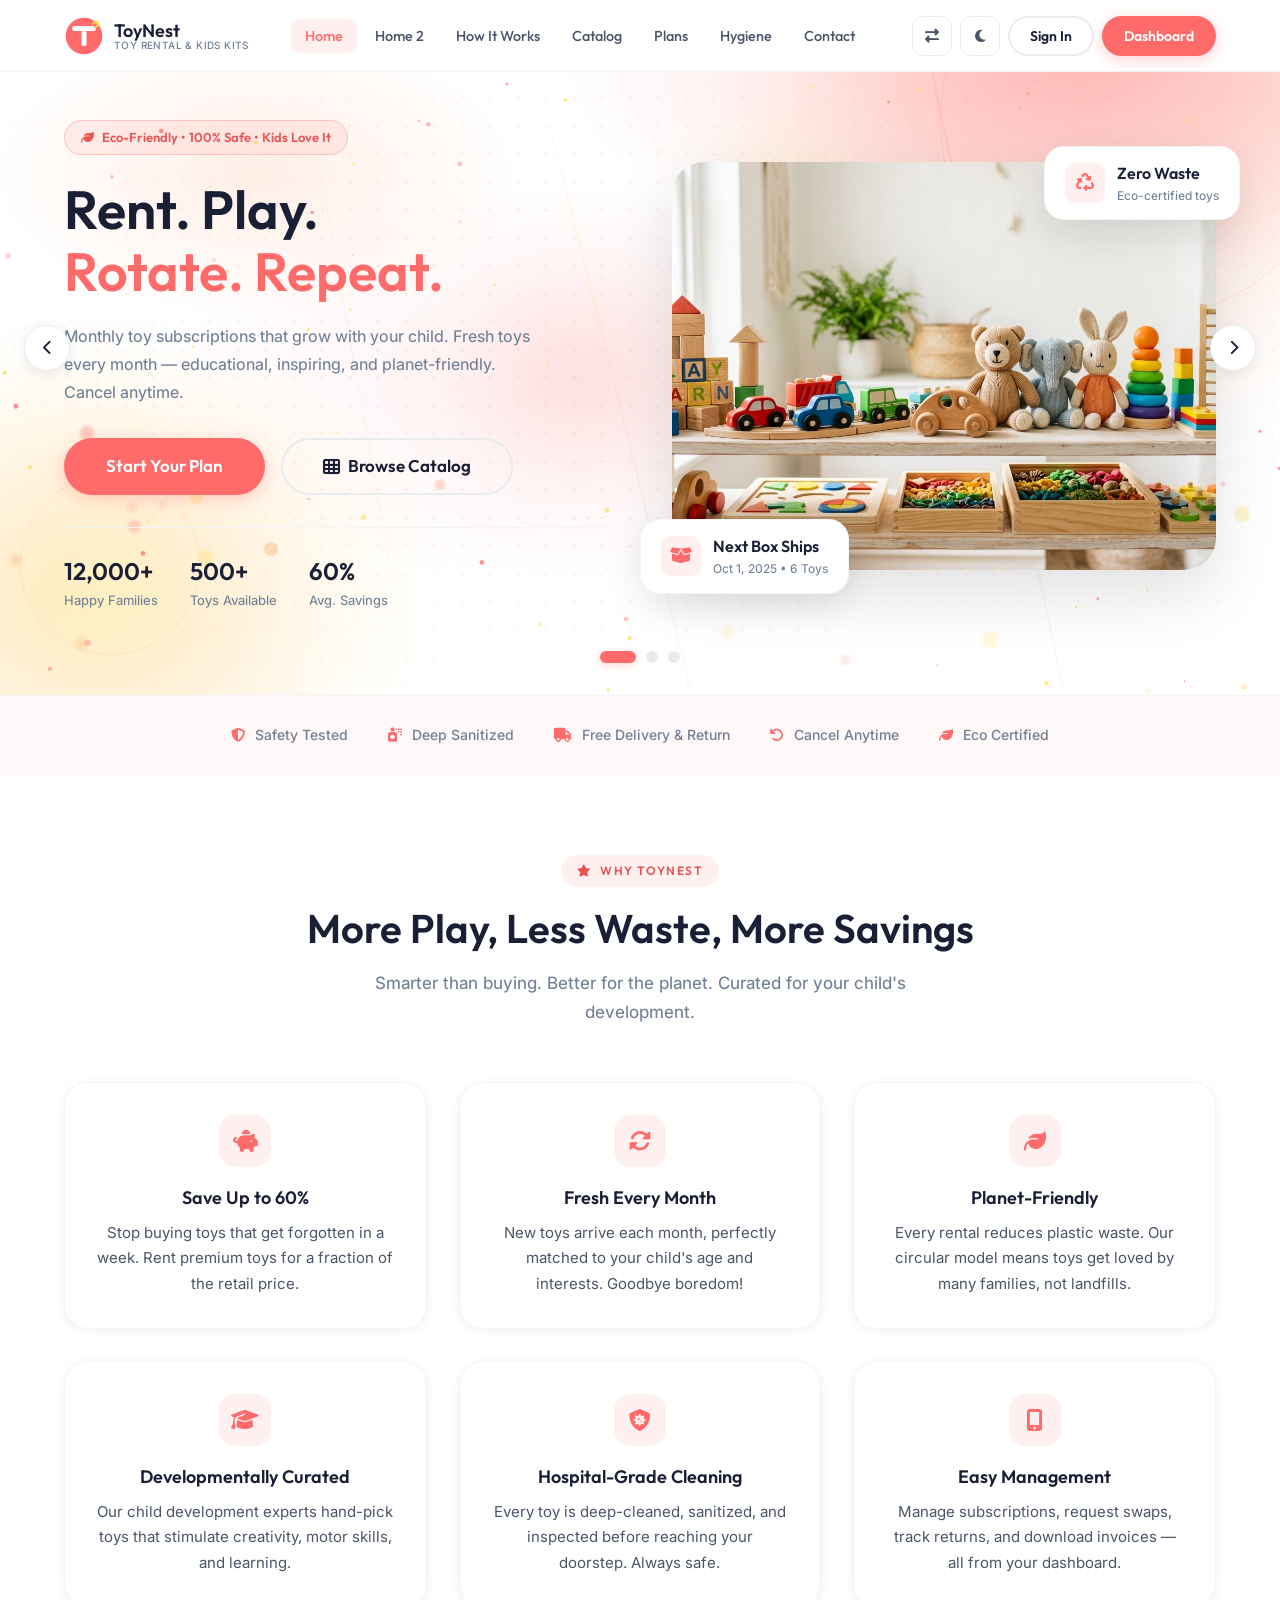
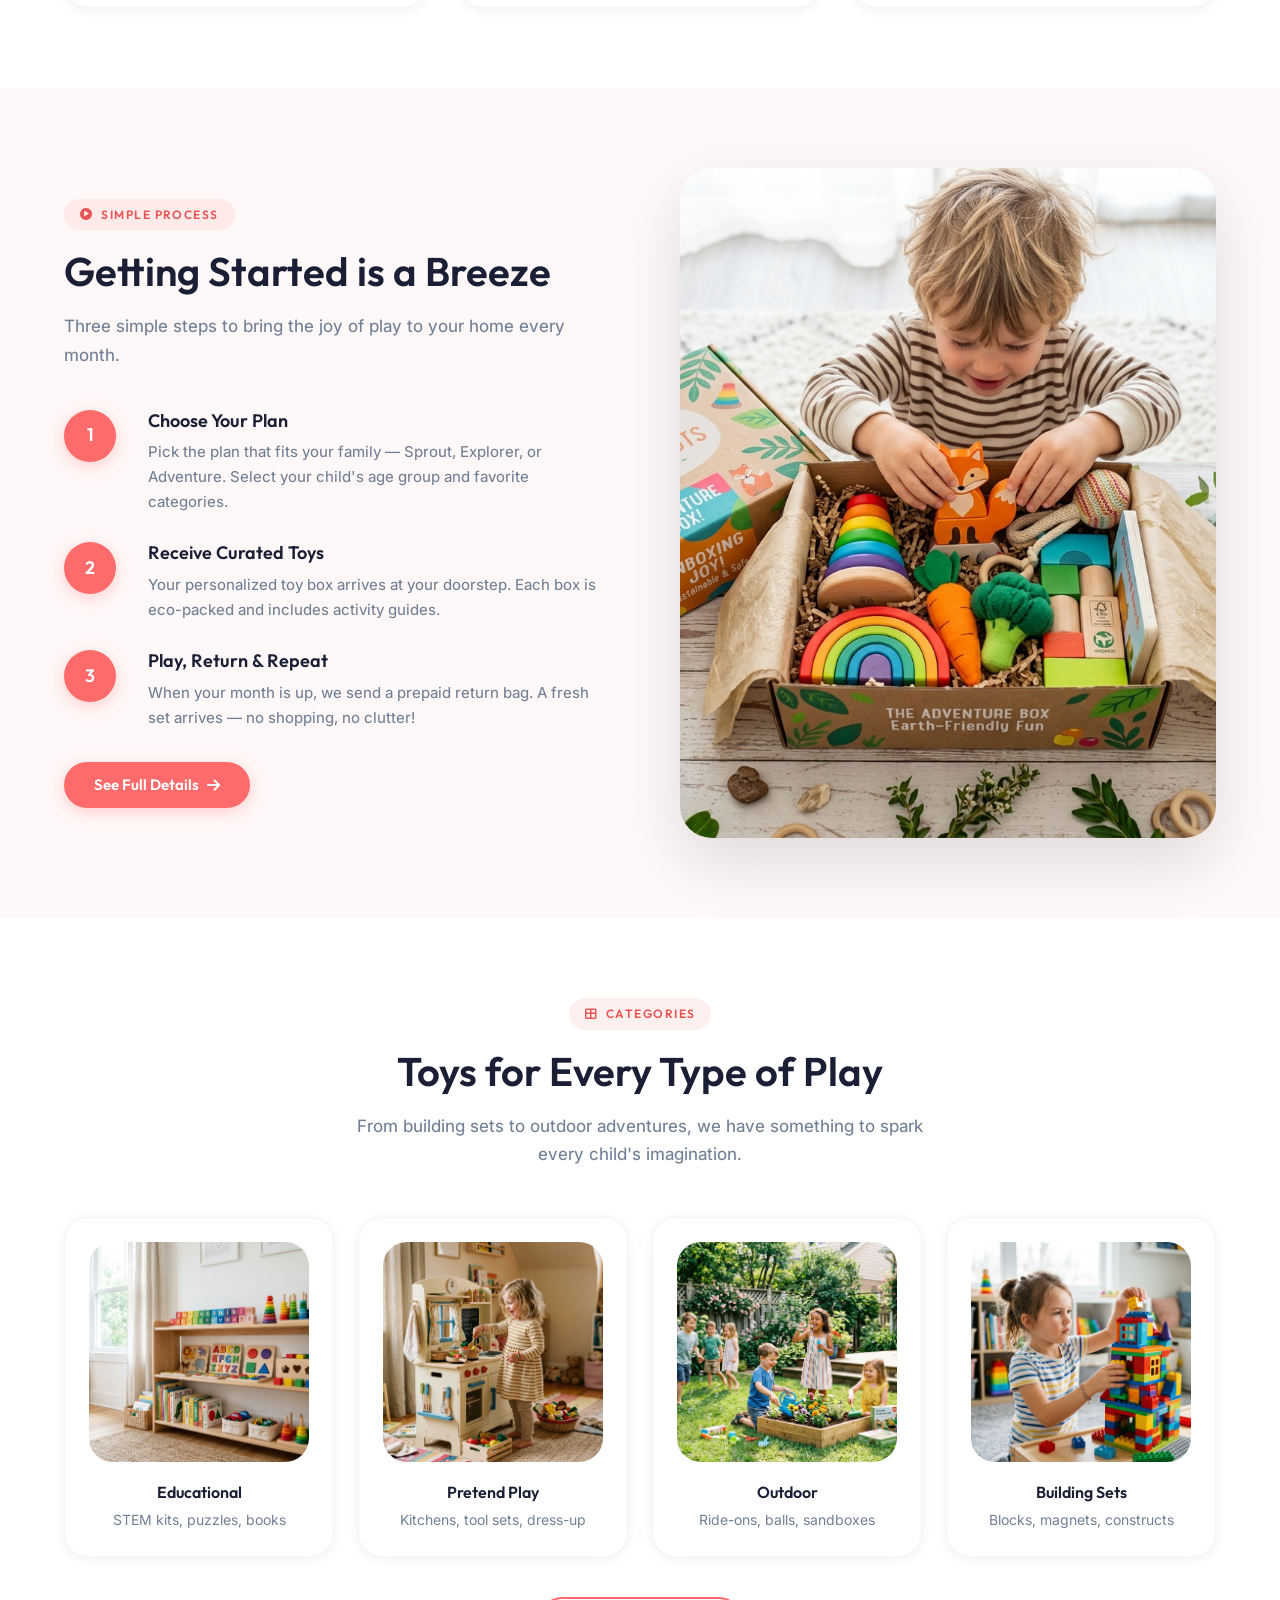
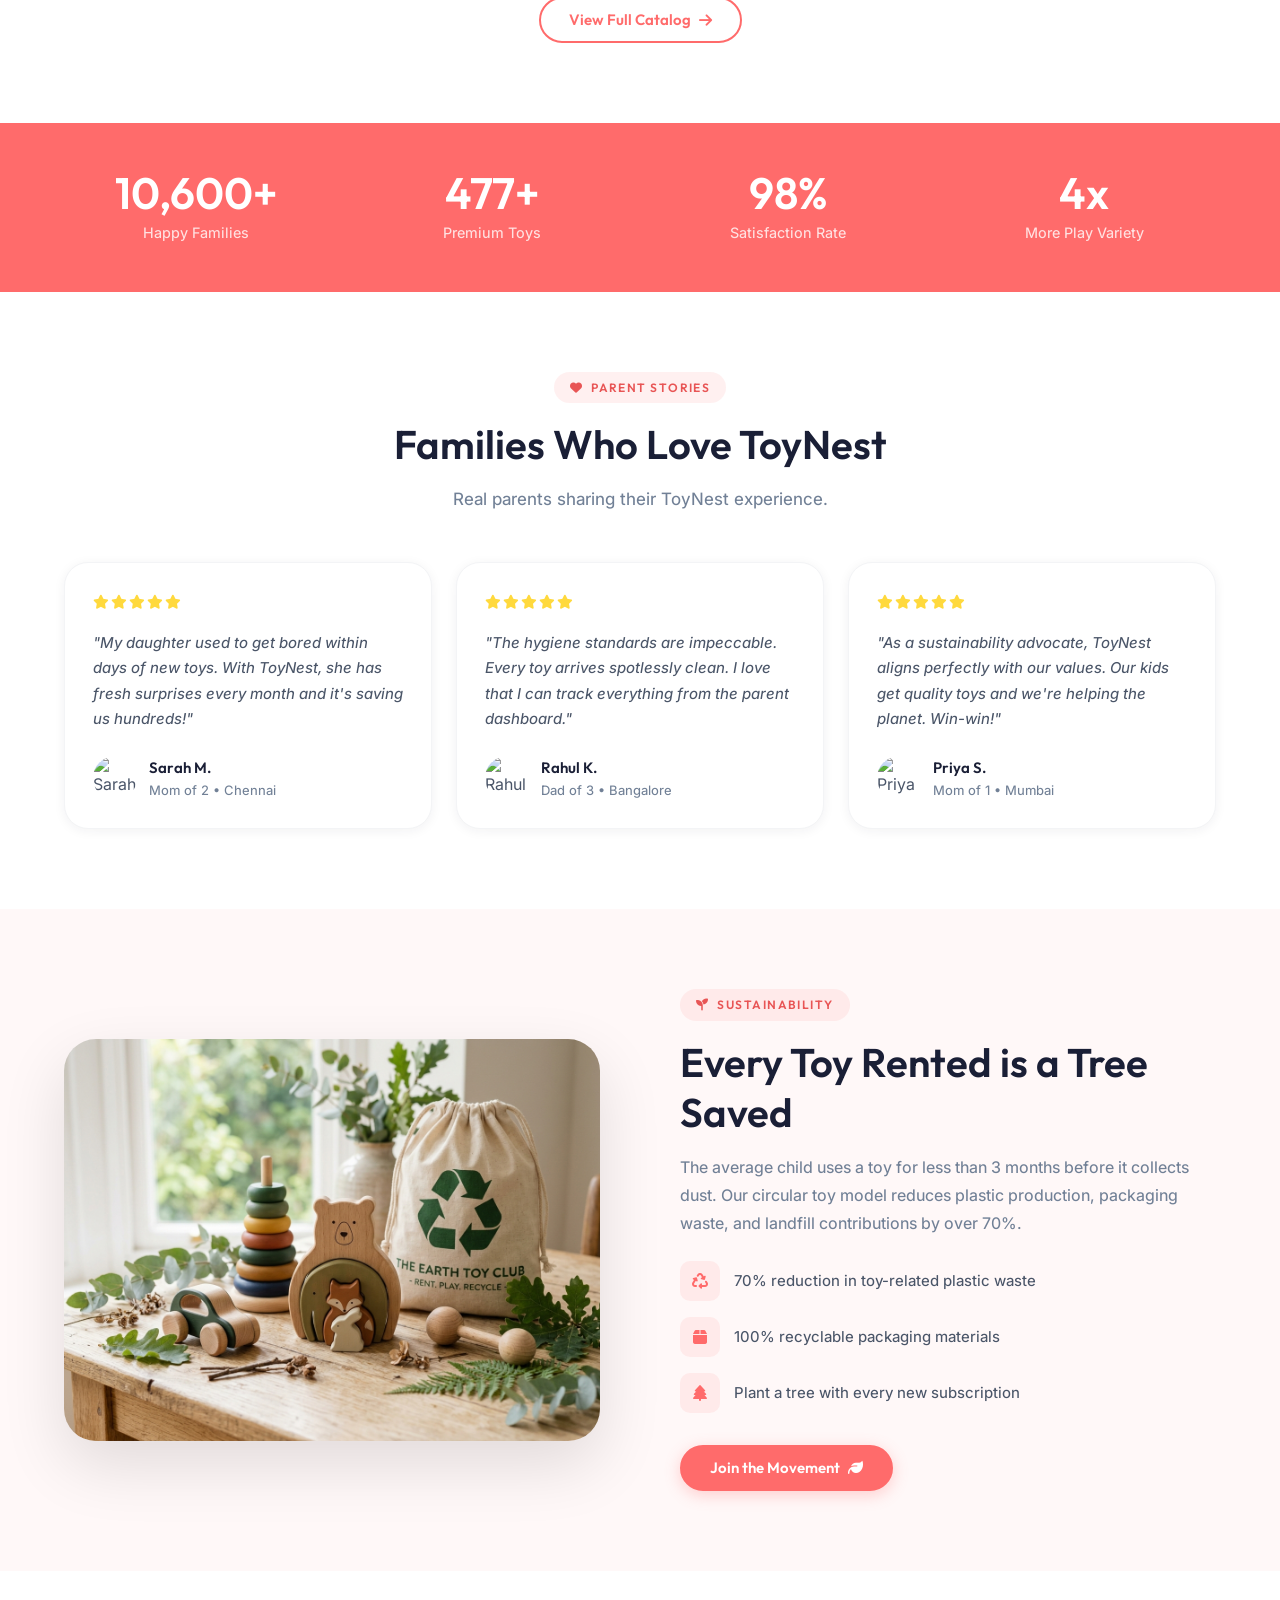
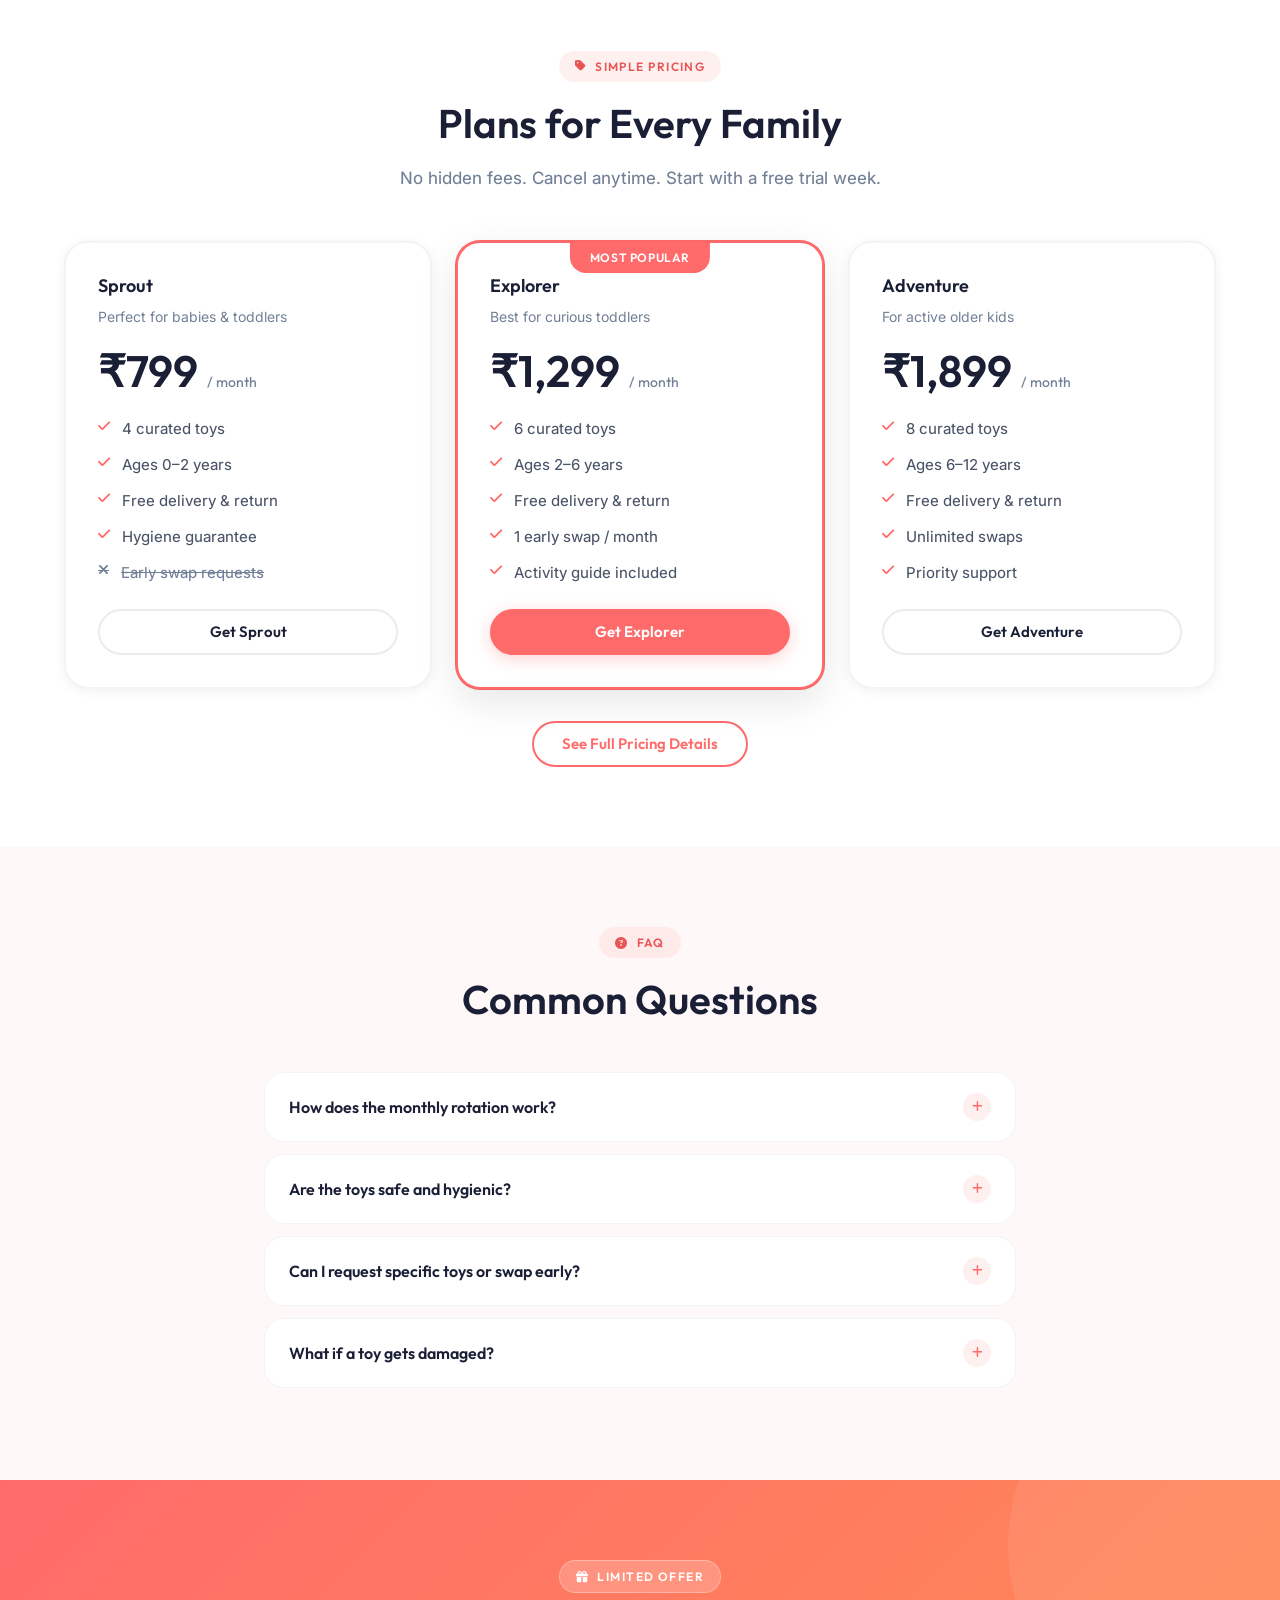
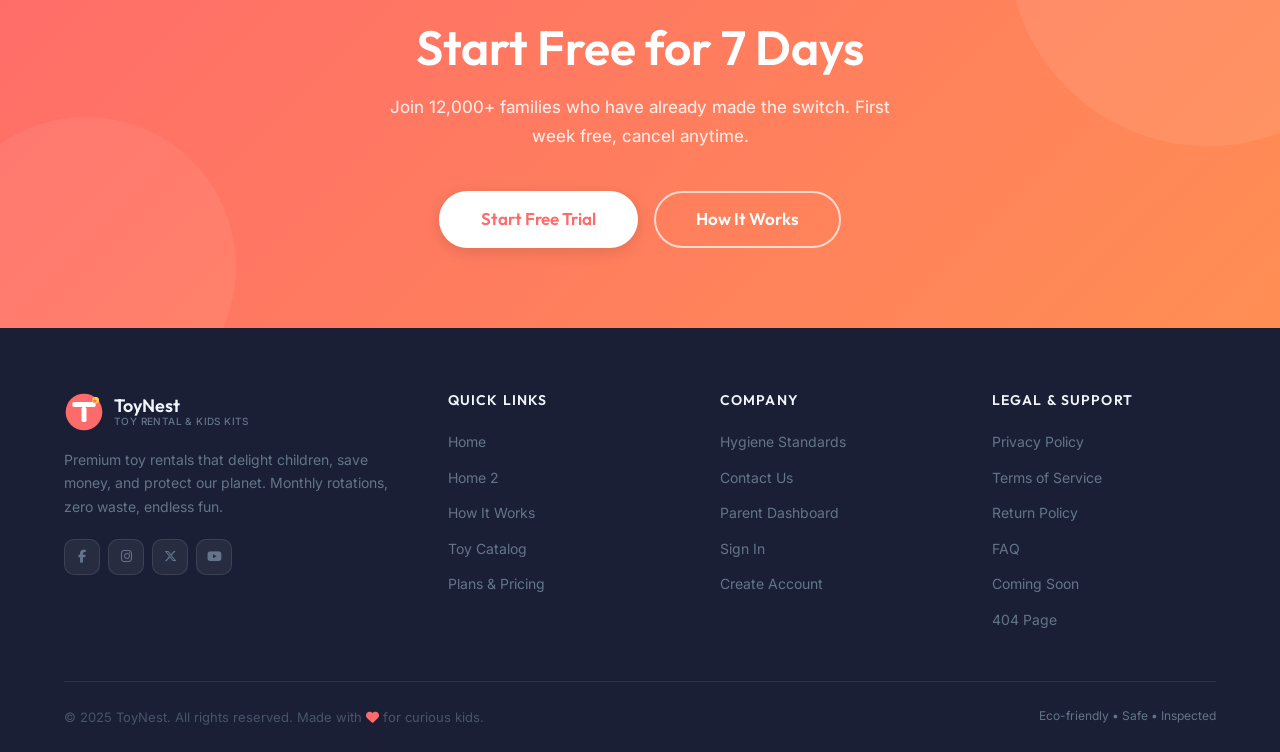
==== commit 8babd2bc: "feat: update Twitter icons to X and implement automatic hero sliders" ====
--- a/index.html
+++ b/index.html
@@ -8,6 +8,152 @@
   <link rel="icon" type="image/svg+xml" href="favicon.svg">
   <link rel="stylesheet" href="https://cdnjs.cloudflare.com/ajax/libs/font-awesome/6.5.1/css/all.min.css">
   <link rel="stylesheet" href="style.css">
+  <style>
+    /* ─── HERO VISUAL EFFECTS ─── */
+    .hero-bg { position:absolute;inset:0;z-index:0;pointer-events:none;overflow:hidden; }
+
+    /* === AURORA WAVE === */
+    .hero-aurora {
+      position:absolute;inset:0;
+      background:
+        radial-gradient(ellipse 75% 55% at 85% 10%, rgba(255,107,107,0.28) 0%, transparent 55%),
+        radial-gradient(ellipse 55% 70% at 5%  85%, rgba(255,217,61,0.20)  0%, transparent 55%),
+        radial-gradient(ellipse 50% 45% at 45% 55%, rgba(255,107,107,0.10) 0%, transparent 65%),
+        radial-gradient(ellipse 35% 35% at 20% 25%, rgba(255,142,83,0.14)  0%, transparent 60%);
+      animation:auroraDrift 12s ease-in-out infinite alternate;
+      will-change:transform,opacity;
+    }
+    @keyframes auroraDrift {
+      0%  { opacity:.85; transform:scale(1)    translate(0,0); }
+      40% { opacity:1;   transform:scale(1.06) translate(18px,-14px); }
+      70% { opacity:.9;  transform:scale(1.03) translate(-8px,10px); }
+      100%{ opacity:.85; transform:scale(1)    translate(4px,6px); }
+    }
+
+    /* === GRID DOT PATTERN === */
+    .hero-grid-dots {
+      position:absolute;inset:0;
+      background-image:radial-gradient(circle, rgba(255,107,107,0.18) 1.2px, transparent 1.2px);
+      background-size:28px 28px;
+      mask-image:radial-gradient(ellipse 90% 90% at 50% 50%, black 30%, transparent 100%);
+      -webkit-mask-image:radial-gradient(ellipse 90% 90% at 50% 50%, black 30%, transparent 100%);
+      animation:gridPulse 5s ease-in-out infinite;
+    }
+    @keyframes gridPulse { 0%,100%{opacity:.4;} 50%{opacity:.85;} }
+
+    /* === FLOATING GLOWING ORBS === */
+    .hero-orb {
+      position:absolute;border-radius:50%;
+      filter:blur(60px);
+      animation:orbFloat 15s ease-in-out infinite;
+      pointer-events:none;
+      will-change:transform;
+    }
+    .hero-orb-1 {
+      width:560px;height:560px;
+      background:radial-gradient(circle at 40% 40%, rgba(255,107,107,0.30), rgba(255,142,83,0.12) 60%, transparent);
+      top:-180px;right:-120px;
+      animation-duration:18s;
+    }
+    .hero-orb-2 {
+      width:380px;height:380px;
+      background:radial-gradient(circle at 50% 50%, rgba(255,217,61,0.22), rgba(255,107,107,0.08) 60%, transparent);
+      bottom:-100px;left:-80px;
+      animation-duration:13s;animation-delay:-5s;
+    }
+    .hero-orb-3 {
+      width:260px;height:260px;
+      background:radial-gradient(circle, rgba(255,107,107,0.18), transparent 70%);
+      top:35%;left:35%;
+      animation-duration:20s;animation-delay:-10s;
+      filter:blur(45px);
+    }
+    .hero-orb-4 {
+      width:180px;height:180px;
+      background:radial-gradient(circle, rgba(255,217,61,0.20), transparent 70%);
+      top:15%;left:55%;
+      animation-duration:11s;animation-delay:-2s;
+      filter:blur(40px);
+    }
+    @keyframes orbFloat {
+      0%  { transform:translate(0,0)      scale(1); }
+      25% { transform:translate(22px,-28px) scale(1.06); }
+      50% { transform:translate(-10px,18px) scale(0.97); }
+      75% { transform:translate(14px,8px)  scale(1.04); }
+      100%{ transform:translate(0,0)      scale(1); }
+    }
+
+    /* === BOKEH SPARKLE CIRCLES === */
+    .hero-bokeh {
+      position:absolute;inset:0;
+      overflow:hidden;
+    }
+    .hero-bokeh span {
+      position:absolute;border-radius:50%;
+      background:rgba(255,107,107,0.25);
+      filter:blur(1px);
+      animation:bokehRise linear infinite;
+    }
+    @keyframes bokehRise {
+      0%  { transform:translateY(0) scale(1);   opacity:0; }
+      10% { opacity:1; }
+      90% { opacity:.6; }
+      100%{ transform:translateY(-120vh) scale(1.4); opacity:0; }
+    }
+
+    /* === ANIMATED GEOMETRIC RING === */
+    .hero-ring {
+      position:absolute;border-radius:50%;border:1.5px solid rgba(255,107,107,0.15);
+      animation:ringPulse 6s ease-in-out infinite;
+    }
+    .hero-ring-1 { width:400px;height:400px;top:-80px;right:-60px; animation-delay:0s; }
+    .hero-ring-2 { width:260px;height:260px;top:0px;right:60px; border-color:rgba(255,217,61,0.12); animation-delay:-2s; }
+    .hero-ring-3 { width:180px;height:180px;bottom:40px;left:20px; border-color:rgba(255,107,107,0.10); animation-delay:-4s; }
+    @keyframes ringPulse {
+      0%,100%{ transform:scale(1);   opacity:.5; }
+      50%    { transform:scale(1.08); opacity:1; }
+    }
+
+    /* === DIAGONAL LIGHT BEAMS === */
+    .hero-beam {
+      position:absolute;
+      top:-15%;right:22%;
+      width:1.5px;height:140%;
+      background:linear-gradient(to bottom, transparent 0%, rgba(255,107,107,0.18) 35%, rgba(255,107,107,0.08) 65%, transparent 100%);
+      transform:rotate(-12deg);
+      animation:beamPulse 9s ease-in-out infinite;
+      filter:blur(0.5px);
+    }
+    .hero-beam-2 { right:52%; animation-delay:-3.5s;
+      background:linear-gradient(to bottom, transparent 0%, rgba(255,217,61,0.12) 40%, rgba(255,107,107,0.06) 65%, transparent 100%);
+      transform:rotate(-14deg);
+    }
+    .hero-beam-3 { right:72%; animation-delay:-6s; width:1px;
+      background:linear-gradient(to bottom, transparent 0%, rgba(255,107,107,0.08) 45%, transparent 100%);
+      transform:rotate(-10deg);
+    }
+    @keyframes beamPulse { 0%,100%{opacity:.35;} 50%{opacity:1;} }
+
+    /* === SHIMMER TOP BORDER === */
+    .hero-shimmer-bar {
+      position:absolute;top:0;left:0;right:0;height:2.5px;z-index:5;
+      background:linear-gradient(90deg, transparent 0%, var(--primary) 30%, var(--accent) 55%, rgba(255,107,107,0.6) 75%, transparent 100%);
+      background-size:300% 100%;
+      animation:shimmerSlide 2.5s linear infinite;
+      opacity:0.9;
+    }
+    @keyframes shimmerSlide {
+      0%  {background-position:200% 0;}
+      100%{background-position:-200% 0;}
+    }
+
+    /* === CANVAS PARTICLES === */
+    #hero-particles { position:absolute;inset:0;z-index:1;pointer-events:none; }
+
+    /* Dark mode adjustments */
+    .dark .hero-aurora { opacity:1.2; }
+    .dark .hero-orb-1 { background:radial-gradient(circle at 40% 40%, rgba(255,107,107,0.22), rgba(255,142,83,0.10) 60%, transparent); }
+  </style>
 </head>
 <body>
 
@@ -15,59 +161,211 @@
 
 <!-- HERO -->
 <section class="hero" id="hero">
+  <!-- SIDE NAVIGATION ARROWS -->
+  <button class="hero-side-arrow prev" id="hero-prev" aria-label="Previous Slide"><i class="fas fa-chevron-left"></i></button>
+  <button class="hero-side-arrow next" id="hero-next" aria-label="Next Slide"><i class="fas fa-chevron-right"></i></button>
+
+  <!-- VISUAL EFFECTS BACKGROUND -->
   <div class="hero-bg">
-    <div class="hero-blob" style="width:500px;height:500px;background:var(--primary);top:-100px;right:-100px;"></div>
-    <div class="hero-blob" style="width:350px;height:350px;background:var(--accent);bottom:-50px;left:-80px;"></div>
-  </div>
-  <div class="container">
-    <div class="hero-inner">
-      <div class="hero-content">
-        <div class="hero-badge">
-          <i class="fas fa-leaf"></i>
-          Eco-Friendly &bull; 100% Safe &bull; Kids Love It
-        </div>
-        <h1 class="hero-title">
-          Rent. Play.<br>
-          <span class="highlight">Rotate. Repeat.</span>
-        </h1>
-        <p class="hero-desc">Monthly toy subscriptions that grow with your child. Fresh toys every month — educational, inspiring, and planet-friendly. Cancel anytime.</p>
-        <div class="hero-ctas">
-          <a href="pricing.html" class="btn btn-primary btn-xl" id="hero-cta-primary">Start Your Plan</a>
-          <a href="catalog.html" class="btn btn-secondary btn-xl" id="hero-cta-secondary"><i class="fas fa-th"></i> Browse Catalog</a>
-        </div>
-        <div class="hero-stats">
-          <div>
-            <div class="hero-stat-num" data-count="12000" data-suffix="+">12,000+</div>
-            <div class="hero-stat-label">Happy Families</div>
-          </div>
-          <div>
-            <div class="hero-stat-num" data-count="500" data-suffix="+">500+</div>
-            <div class="hero-stat-label">Toys Available</div>
-          </div>
-          <div>
-            <div class="hero-stat-num" data-count="60" data-suffix="%">60%</div>
-            <div class="hero-stat-label">Avg. Savings</div>
-          </div>
-        </div>
-      </div>
-      <div class="hero-visual">
-        <div class="hero-img-wrap">
-          <img src="assets/images/hero_toys_1790218188914.jpg" alt="Happy child playing with colorful educational toys" loading="eager">
-        </div>
-        <div class="hero-float-card card-1">
-          <div class="card-icon"><i class="fas fa-box-open"></i></div>
-          <div class="card-text">
-            <div class="label">Next Box Ships</div>
-            <div class="sub">Oct 1, 2025 &bull; 6 Toys</div>
-          </div>
-        </div>
-        <div class="hero-float-card card-2">
-          <div class="card-icon"><i class="fas fa-recycle"></i></div>
-          <div class="card-text">
-            <div class="label">Zero Waste</div>
-            <div class="sub">Eco-certified toys</div>
-          </div>
-        </div>
+    <!-- Aurora gradient -->
+    <div class="hero-aurora"></div>
+    <!-- Dot grid -->
+    <div class="hero-grid-dots"></div>
+    <!-- Glowing orbs -->
+    <div class="hero-orb hero-orb-1"></div>
+    <div class="hero-orb hero-orb-2"></div>
+    <div class="hero-orb hero-orb-3"></div>
+    <div class="hero-orb hero-orb-4"></div>
+    <!-- Geometric rings -->
+    <div class="hero-ring hero-ring-1"></div>
+    <div class="hero-ring hero-ring-2"></div>
+    <div class="hero-ring hero-ring-3"></div>
+    <!-- Bokeh sparkles (JS will add more) -->
+    <div class="hero-bokeh" id="hero-bokeh"></div>
+    <!-- Light beams -->
+    <div class="hero-beam"></div>
+    <div class="hero-beam hero-beam-2"></div>
+    <div class="hero-beam hero-beam-3"></div>
+    <!-- Shimmer top bar -->
+    <div class="hero-shimmer-bar"></div>
+    <!-- Particle canvas -->
+    <canvas id="hero-particles"></canvas>
+  </div>
+
+  <div class="container" style="position:relative;z-index:2;">
+
+    <div class="hero-slider" id="hero-slider">
+
+      <!-- SLIDE 1 -->
+      <div class="hero-slide active" data-slide="0">
+        <div class="hero-inner">
+          <div class="hero-content">
+            <div class="hero-badge">
+              <i class="fas fa-leaf"></i>
+              Eco-Friendly &bull; 100% Safe &bull; Kids Love It
+            </div>
+            <h1 class="hero-title">
+              Rent. Play.<br>
+              <span class="highlight">Rotate. Repeat.</span>
+            </h1>
+            <p class="hero-desc">Monthly toy subscriptions that grow with your child. Fresh toys every month — educational, inspiring, and planet-friendly. Cancel anytime.</p>
+            <div class="hero-ctas">
+              <a href="pricing.html" class="btn btn-primary btn-xl" id="hero-cta-primary">Start Your Plan</a>
+              <a href="catalog.html" class="btn btn-secondary btn-xl" id="hero-cta-secondary"><i class="fas fa-th"></i> Browse Catalog</a>
+            </div>
+            <div class="hero-stats">
+              <div>
+                <div class="hero-stat-num" data-count="12000" data-suffix="+">12,000+</div>
+                <div class="hero-stat-label">Happy Families</div>
+              </div>
+              <div>
+                <div class="hero-stat-num" data-count="500" data-suffix="+">500+</div>
+                <div class="hero-stat-label">Toys Available</div>
+              </div>
+              <div>
+                <div class="hero-stat-num" data-count="60" data-suffix="%">60%</div>
+                <div class="hero-stat-label">Avg. Savings</div>
+              </div>
+            </div>
+          </div>
+          <div class="hero-visual">
+            <div class="hero-img-wrap">
+              <img src="assets/images/hero_toys_1790218188914.jpg" alt="Happy child playing with colorful educational toys" loading="eager">
+            </div>
+            <div class="hero-float-card card-1">
+              <div class="card-icon"><i class="fas fa-box-open"></i></div>
+              <div class="card-text">
+                <div class="label">Next Box Ships</div>
+                <div class="sub">Oct 1, 2025 &bull; 6 Toys</div>
+              </div>
+            </div>
+            <div class="hero-float-card card-2">
+              <div class="card-icon"><i class="fas fa-recycle"></i></div>
+              <div class="card-text">
+                <div class="label">Zero Waste</div>
+                <div class="sub">Eco-certified toys</div>
+              </div>
+            </div>
+          </div>
+        </div>
+      </div>
+
+      <!-- SLIDE 2 -->
+      <div class="hero-slide" data-slide="1">
+        <div class="hero-inner">
+          <div class="hero-content">
+            <div class="hero-badge">
+              <i class="fas fa-brain"></i>
+              STEM &amp; Skill Development &bull; Expert Curated
+            </div>
+            <h1 class="hero-title">
+              Unlock Skills.<br>
+              <span class="highlight">Inspire Minds.</span>
+            </h1>
+            <p class="hero-desc">Discover age-tailored activity kits and developmental toys designed to boost cognitive growth, spatial problem-solving, and hands-on creativity.</p>
+            <div class="hero-ctas">
+              <a href="catalog.html" class="btn btn-primary btn-xl" id="hero-cta-slide2-primary"><i class="fas fa-boxes-stacked"></i> Explore Activity Kits</a>
+              <a href="how-it-works.html" class="btn btn-secondary btn-xl" id="hero-cta-slide2-secondary"><i class="fas fa-play-circle"></i> How It Works</a>
+            </div>
+            <div class="hero-stats">
+              <div>
+                <div class="hero-stat-num" data-count="150" data-suffix="+">150+</div>
+                <div class="hero-stat-label">STEM &amp; Skill Kits</div>
+              </div>
+              <div>
+                <div class="hero-stat-num">0 - 12</div>
+                <div class="hero-stat-label">Age Specific Groups</div>
+              </div>
+              <div>
+                <div class="hero-stat-num">4.9/5</div>
+                <div class="hero-stat-label">Parent Satisfaction</div>
+              </div>
+            </div>
+          </div>
+          <div class="hero-visual">
+            <div class="hero-img-wrap">
+              <img src="assets/images/educational_toys_shelf_1790218297526.jpg" alt="Educational toys and STEM development kits" loading="lazy">
+            </div>
+            <div class="hero-float-card card-1">
+              <div class="card-icon"><i class="fas fa-award"></i></div>
+              <div class="card-text">
+                <div class="label">Expert Approved</div>
+                <div class="sub">Montessori &amp; STEM</div>
+              </div>
+            </div>
+            <div class="hero-float-card card-2">
+              <div class="card-icon"><i class="fas fa-lightbulb"></i></div>
+              <div class="card-text">
+                <div class="label">Brain Boost</div>
+                <div class="sub">+40% Skill Growth</div>
+              </div>
+            </div>
+          </div>
+        </div>
+      </div>
+
+      <!-- SLIDE 3 -->
+      <div class="hero-slide" data-slide="2">
+        <div class="hero-inner">
+          <div class="hero-content">
+            <div class="hero-badge">
+              <i class="fas fa-shield-virus"></i>
+              Hospital-Grade Sanitized &bull; Zero Hassle Swaps
+            </div>
+            <h1 class="hero-title">
+              Pure Joy.<br>
+              <span class="highlight">Zero Clutter.</span>
+            </h1>
+            <p class="hero-desc">Say goodbye to overflowing toy bins and wasted money. Swap toys effortlessly whenever your child is ready for their next exciting discovery box.</p>
+            <div class="hero-ctas">
+              <a href="pricing.html" class="btn btn-primary btn-xl" id="hero-cta-slide3-primary">View Subscription Plans</a>
+              <a href="hygiene.html" class="btn btn-secondary btn-xl" id="hero-cta-slide3-secondary"><i class="fas fa-pump-medical"></i> Hygiene Standard</a>
+            </div>
+            <div class="hero-stats">
+              <div>
+                <div class="hero-stat-num" data-count="99" data-suffix=".9%">99.9%</div>
+                <div class="hero-stat-label">Germ Sanitized</div>
+              </div>
+              <div>
+                <div class="hero-stat-num">Free</div>
+                <div class="hero-stat-label">Doorstep Swaps</div>
+              </div>
+              <div>
+                <div class="hero-stat-num">100%</div>
+                <div class="hero-stat-label">Flexible &amp; Risk Free</div>
+              </div>
+            </div>
+          </div>
+          <div class="hero-visual">
+            <div class="hero-img-wrap">
+              <img src="assets/images/toy_subscription_box_1790218273378.jpg" alt="Child unboxing ToyNest subscription kit" loading="lazy">
+            </div>
+            <div class="hero-float-card card-1">
+              <div class="card-icon"><i class="fas fa-truck-fast"></i></div>
+              <div class="card-text">
+                <div class="label">Free Doorstep Swap</div>
+                <div class="sub">Delivered in 48 hours</div>
+              </div>
+            </div>
+            <div class="hero-float-card card-2">
+              <div class="card-icon"><i class="fas fa-sparkles"></i></div>
+              <div class="card-text">
+                <div class="label">UV Sanitized</div>
+                <div class="sub">100% Germ-free guarantee</div>
+              </div>
+            </div>
+          </div>
+        </div>
+      </div>
+
+    </div>
+
+    <!-- SLIDER CONTROLS (Dots) -->
+    <div class="hero-slider-controls">
+      <div class="hero-slider-dots">
+        <button class="hero-dot active" aria-label="Go to Slide 1" data-slide-target="0"></button>
+        <button class="hero-dot" aria-label="Go to Slide 2" data-slide-target="1"></button>
+        <button class="hero-dot" aria-label="Go to Slide 3" data-slide-target="2"></button>
       </div>
     </div>
   </div>
@@ -450,5 +748,99 @@
 <div id="footer-placeholder"></div>
 
 <script src="components.js"></script>
+<script>
+/* ─── HERO VISUAL EFFECTS SCRIPTS ─── */
+
+/* 1. Bokeh sparkle DOM generation */
+(function() {
+  const bokeh = document.getElementById('hero-bokeh');
+  if (!bokeh) return;
+  const colors = [
+    'rgba(255,107,107,', 'rgba(255,142,83,', 'rgba(255,217,61,'
+  ];
+  for (let i = 0; i < 22; i++) {
+    const s = document.createElement('span');
+    const size = Math.random() * 14 + 4;
+    const col  = colors[Math.floor(Math.random() * colors.length)];
+    const alpha = (Math.random() * 0.25 + 0.12).toFixed(2);
+    s.style.cssText = [
+      `width:${size}px`, `height:${size}px`,
+      `left:${Math.random() * 100}%`,
+      `bottom:${Math.random() * 40}%`,
+      `background:${col}${alpha})`,
+      `animation-duration:${(Math.random() * 12 + 8).toFixed(1)}s`,
+      `animation-delay:${(Math.random() * -14).toFixed(1)}s`,
+      `filter:blur(${(Math.random() * 2 + 0.5).toFixed(1)}px)`
+    ].join(';');
+    bokeh.appendChild(s);
+  }
+})();
+
+/* 2. Canvas particle system */
+(function() {
+  const canvas = document.getElementById('hero-particles');
+  if (!canvas) return;
+  const ctx = canvas.getContext('2d');
+  const hero = document.getElementById('hero');
+  let W, H, particles = [], animId;
+
+  function resize() {
+    W = canvas.width  = hero.offsetWidth;
+    H = canvas.height = hero.offsetHeight;
+  }
+
+  function Particle() {
+    this.reset = function() {
+      this.x  = Math.random() * W;
+      this.y  = H + 5;
+      this.r  = Math.random() * 2.2 + 0.5;
+      this.vx = (Math.random() - 0.5) * 0.45;
+      this.vy = -(Math.random() * 0.65 + 0.2);
+      this.alpha = Math.random() * 0.55 + 0.2;
+      this.decay = Math.random() * 0.0018 + 0.0007;
+      this.isCoral = Math.random() > 0.45;
+    };
+    this.reset();
+    this.y = Math.random() * H; // scatter on init
+  }
+
+  function init() {
+    resize();
+    particles = [];
+    const count = Math.min(Math.floor((W * H) / 7500), 110);
+    for (let i = 0; i < count; i++) particles.push(new Particle());
+  }
+
+  function draw() {
+    ctx.clearRect(0, 0, W, H);
+    particles.forEach(p => {
+      p.x += p.vx;
+      p.y += p.vy;
+      p.alpha -= p.decay;
+
+      if (p.alpha <= 0 || p.y < -10 || p.x < -5 || p.x > W + 5) p.reset();
+
+      const a = Math.max(0, p.alpha);
+      ctx.beginPath();
+      ctx.arc(p.x, p.y, p.r, 0, Math.PI * 2);
+      ctx.fillStyle = p.isCoral ? `rgba(255,107,107,${a})` : `rgba(255,217,61,${a})`;
+      ctx.fill();
+    });
+    animId = requestAnimationFrame(draw);
+  }
+
+  const obs = new IntersectionObserver(entries => {
+    entries.forEach(e => {
+      if (e.isIntersecting) { if (!animId) draw(); }
+      else { cancelAnimationFrame(animId); animId = null; }
+    });
+  }, { threshold: 0.1 });
+  obs.observe(hero);
+
+  window.addEventListener('resize', init);
+  init();
+  draw();
+})();
+</script>
 </body>
 </html>
--- a/style.css
+++ b/style.css
@@ -106,16 +106,16 @@
 .footer-socials{display:flex;gap:0.5rem;}
 .social-icon-btn{width:36px;height:36px;display:flex;align-items:center;justify-content:center;border-radius:var(--radius-md);background:rgba(255,255,255,0.06);border:1px solid rgba(255,255,255,0.1);color:#64748B;font-size:0.8125rem;transition:var(--transition-fast);}
 .social-icon-btn:hover{background:var(--primary);color:#fff;border-color:var(--primary);}
-.hero{min-height:100vh;display:flex;align-items:center;padding-top:var(--nav-height);position:relative;overflow:hidden;}
+.hero{min-height:auto;padding-top:calc(var(--nav-height) + 2rem);padding-bottom:1.5rem;position:relative;overflow:hidden;}
 .hero-bg{position:absolute;inset:0;z-index:0;pointer-events:none;}
 .hero-blob{position:absolute;border-radius:50%;filter:blur(80px);opacity:0.15;}
-.hero-inner{display:grid;grid-template-columns:1fr 1fr;align-items:center;gap:4rem;padding:4rem 0;position:relative;z-index:1;}
+.hero-inner{display:grid;grid-template-columns:1fr 1fr;align-items:center;gap:4rem;padding:1rem 0;position:relative;z-index:1;}
 .hero-badge{display:inline-flex;align-items:center;gap:0.5rem;background:var(--primary-subtle);border:1px solid var(--primary-glow);color:var(--primary-text);font-family:var(--font-heading);font-size:0.8125rem;font-weight:600;padding:0.375rem 1rem;border-radius:var(--radius-full);margin-bottom:1.5rem;}
-.hero-title{font-size:clamp(2.25rem,5vw,3.75rem);font-weight:600;line-height:1.15;margin-bottom:1.5rem;}
+.hero-title{font-size:clamp(2.125rem,4.2vw,3.375rem);font-weight:600;line-height:1.15;margin-bottom:1.25rem;}
 .hero-title .highlight{color:var(--primary);}
-.hero-desc{font-size:1.0625rem;color:var(--text-muted);line-height:1.75;margin-bottom:2.5rem;font-weight:450;max-width:480px;}
+.hero-desc{font-size:1rem;color:var(--text-muted);line-height:1.75;margin-bottom:2rem;font-weight:450;max-width:480px;}
 .hero-ctas{display:flex;gap:1rem;flex-wrap:wrap;align-items:center;}
-.hero-stats{display:flex;gap:2rem;margin-top:3rem;padding-top:2rem;border-top:1px solid var(--border-light);}
+.hero-stats{display:flex;gap:2rem;margin-top:2rem;padding-top:1.5rem;border-top:1px solid var(--border-light);}
 .hero-stat-num{font-family:var(--font-heading);font-size:1.5rem;font-weight:600;color:var(--text-heading);}
 .hero-stat-label{font-size:0.8125rem;color:var(--text-muted);font-weight:450;}
 .hero-visual{position:relative;}
@@ -128,6 +128,29 @@
 .hero-float-card .card-text .label{font-family:var(--font-heading);font-weight:600;font-size:1rem;color:var(--text-heading);}
 .hero-float-card .card-text .sub{font-size:0.75rem;color:var(--text-muted);font-weight:450;}
 @keyframes floatCard{0%,100%{transform:translateY(0);}50%{transform:translateY(-8px);}}
+
+/* ─── HERO SLIDER TRANSITIONS & CONTROLS ─── */
+.hero-slider{display:grid;grid-template-areas:"slide";width:100%;position:relative;}
+.hero-slide{grid-area:slide;opacity:0;visibility:hidden;pointer-events:none;transition:opacity 0.5s ease-in-out;width:100%;}
+.hero-slide.active{opacity:1;visibility:visible;pointer-events:auto;}
+.hero-slider-controls{display:flex;align-items:center;justify-content:center;gap:1.25rem;margin-top:1.5rem;padding-bottom:0.5rem;position:relative;z-index:10;}
+.hero-slider-dots{display:flex;align-items:center;gap:0.625rem;}
+.hero-dot{width:12px;height:12px;border-radius:50%;background:var(--border-default);border:none;padding:0;cursor:pointer;transition:all 0.35s cubic-bezier(0.4, 0, 0.2, 1);position:relative;overflow:hidden;}
+.hero-dot:hover{background:var(--primary-hover);transform:scale(1.2);}
+.hero-dot.active{width:36px;border-radius:8px;background:var(--primary);box-shadow:0 2px 8px var(--primary-glow);}
+.hero-dot.active::after{content:'';position:absolute;top:0;left:0;height:100%;width:0%;background:rgba(255,255,255,0.45);animation:heroDotProgress 5s linear infinite;}
+@keyframes heroDotProgress{0%{width:0%;}100%{width:100%;}}
+.hero-arrow:active{transform:translateY(0);}
+
+/* ─── SIDE NAVIGATION ARROWS ─── */
+.hero-side-arrow{position:absolute;top:50%;transform:translateY(-50%);width:46px;height:46px;border-radius:50%;border:1.5px solid var(--border-default);background:var(--bg-card);color:var(--text-heading);display:flex;align-items:center;justify-content:center;font-size:0.9375rem;cursor:pointer;transition:all 0.25s cubic-bezier(0.16, 1, 0.3, 1);box-shadow:var(--shadow-md);z-index:20;}
+.hero-side-arrow.prev{left:1.5rem;}
+.hero-side-arrow.next{right:1.5rem;}
+.dark .hero-side-arrow{background:var(--bg-card);border-color:var(--border-default);color:var(--text-heading);}
+.hero-side-arrow:hover{background:var(--primary);color:#FFFFFF;border-color:var(--primary);transform:translateY(-50%) scale(1.12);box-shadow:0 4px 14px var(--primary-glow);}
+.hero-side-arrow:active{transform:translateY(-50%) scale(0.95);}
+@media(max-width:768px){.hero-side-arrow.prev{left:0.75rem;}.hero-side-arrow.next{right:0.75rem;}}
+@media(max-width:480px){.hero-side-arrow{width:36px;height:36px;font-size:0.8125rem;}.hero-side-arrow.prev{left:0.375rem;}.hero-side-arrow.next{right:0.375rem;}}
 .card{background:var(--bg-card);border:1px solid var(--border-light);border-radius:var(--radius-2xl);padding:2rem;transition:var(--transition-smooth);box-shadow:var(--shadow-card);}
 .card:hover{box-shadow:var(--shadow-card-hover);transform:translateY(-4px);border-color:var(--primary-glow);}
 .card-icon-wrap{width:52px;height:52px;border-radius:var(--radius-lg);background:var(--primary-subtle);display:flex;align-items:center;justify-content:center;color:var(--primary);font-size:1.375rem;margin-bottom:1.25rem;flex-shrink:0;}
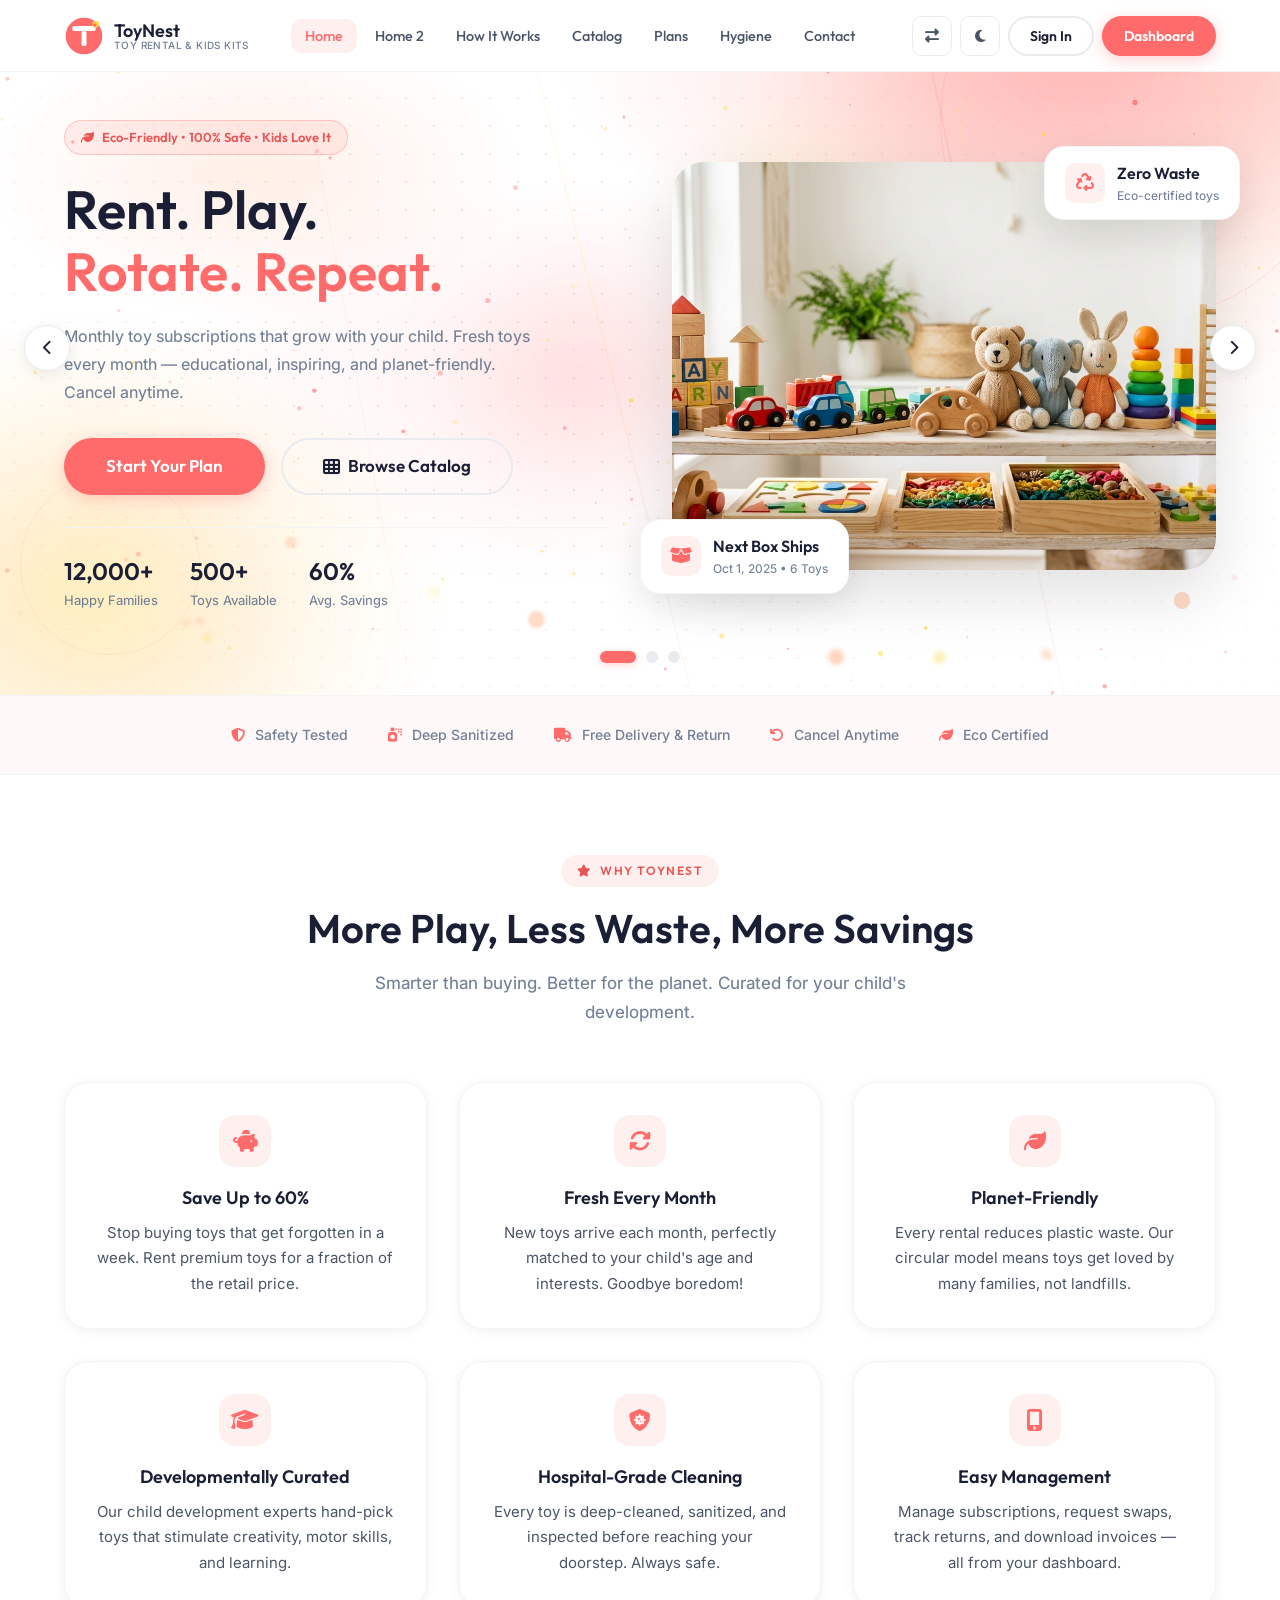
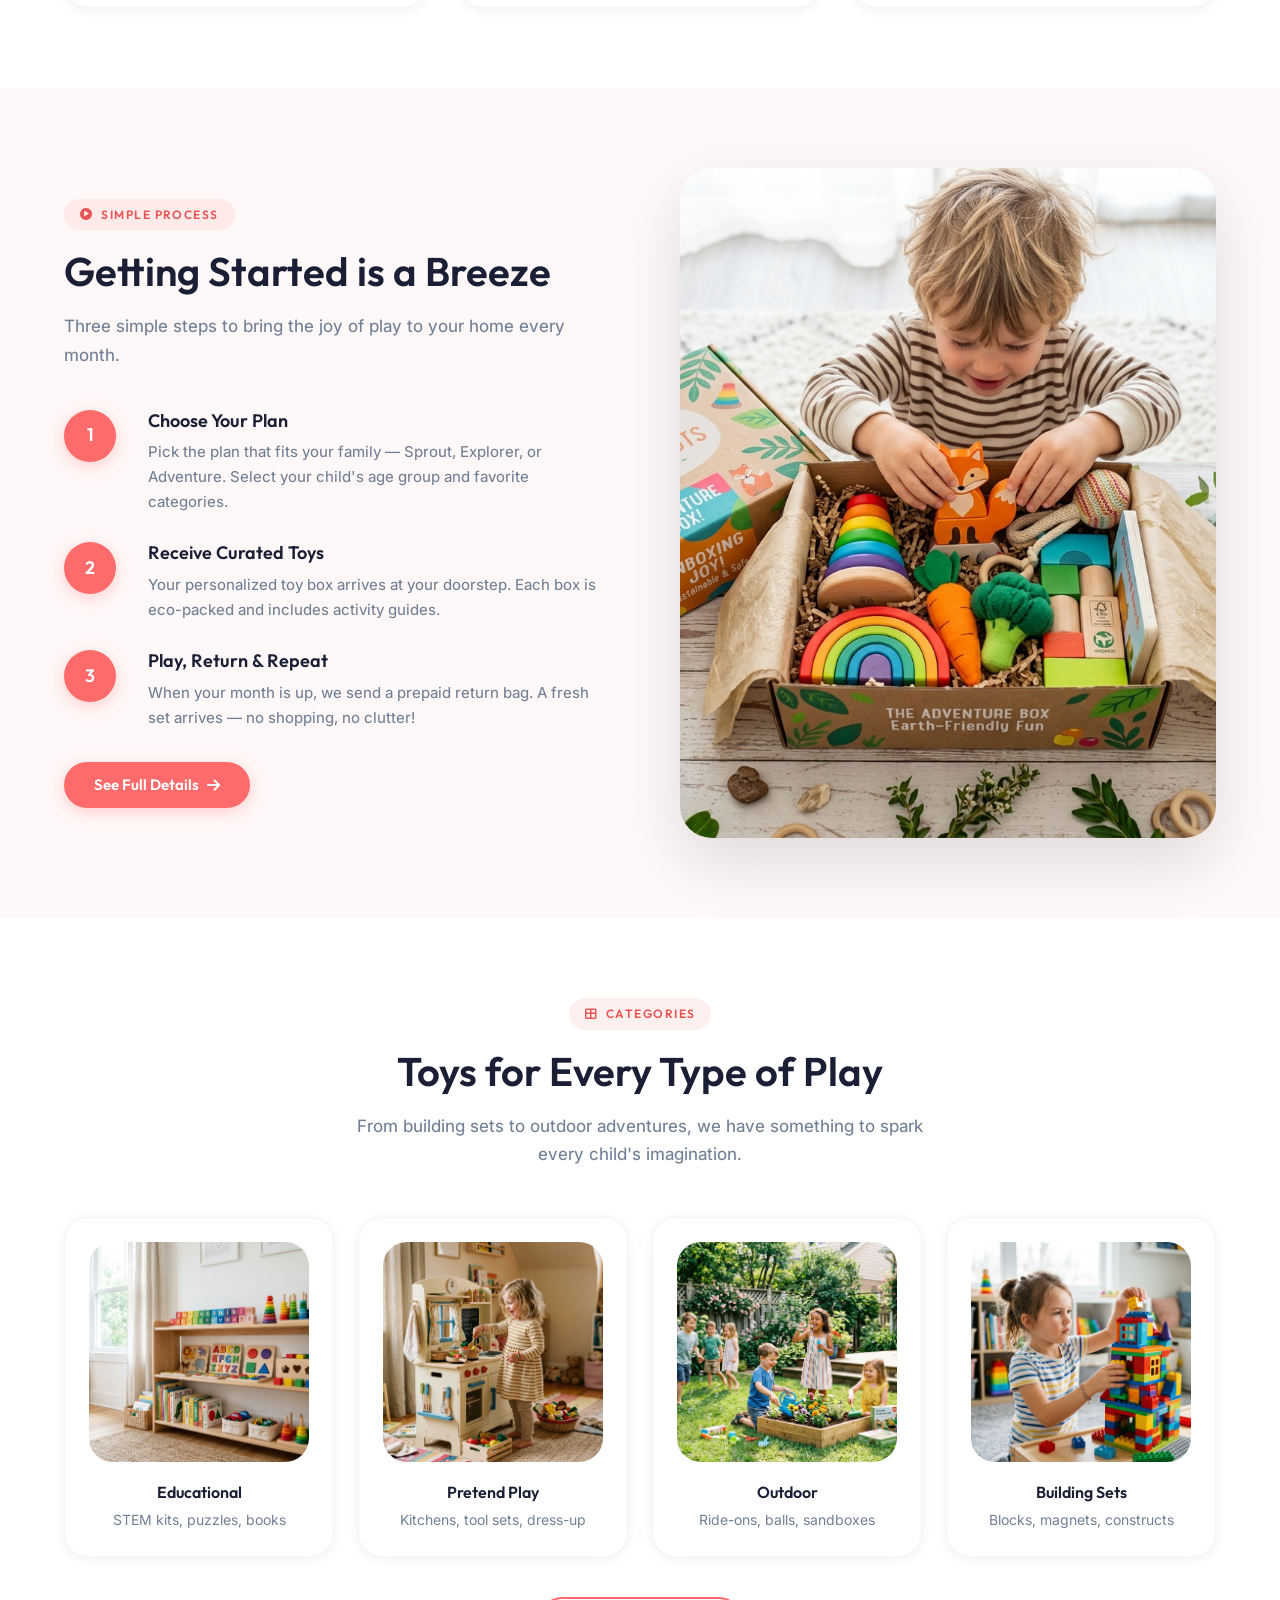
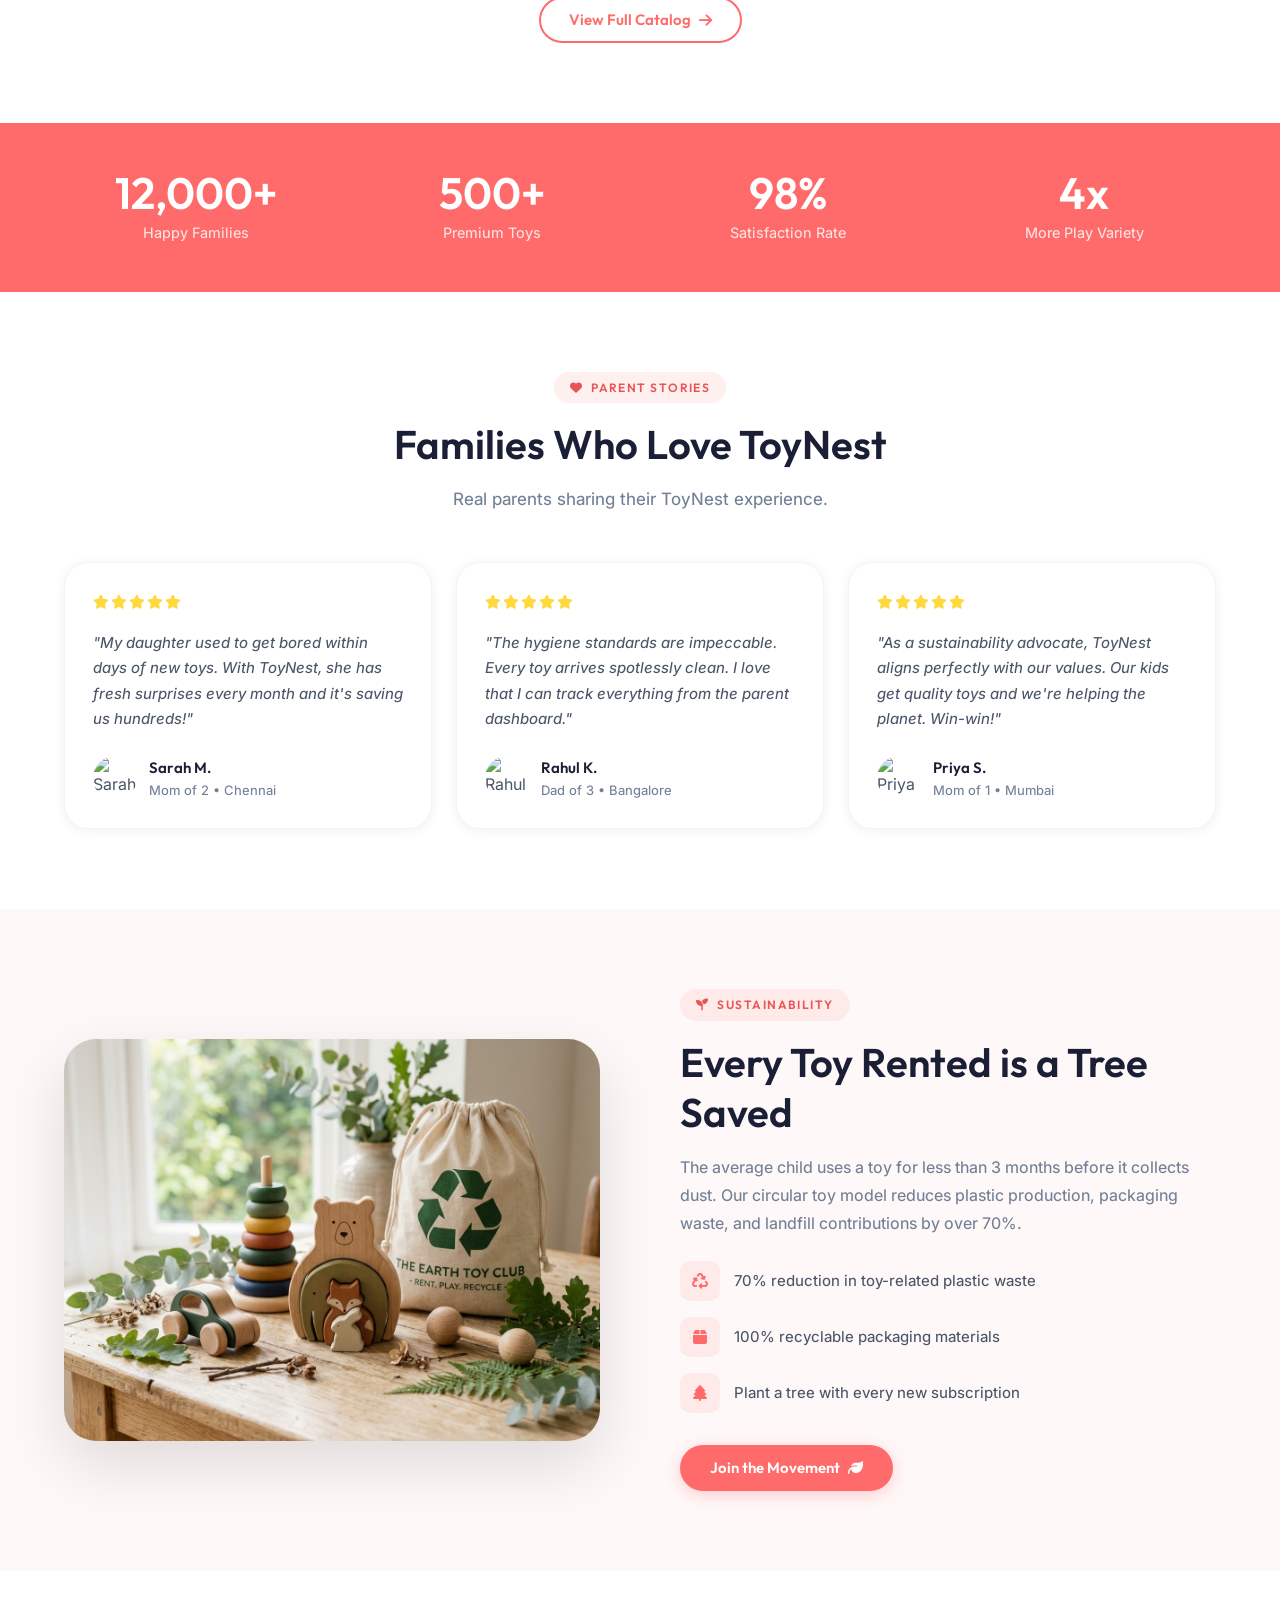
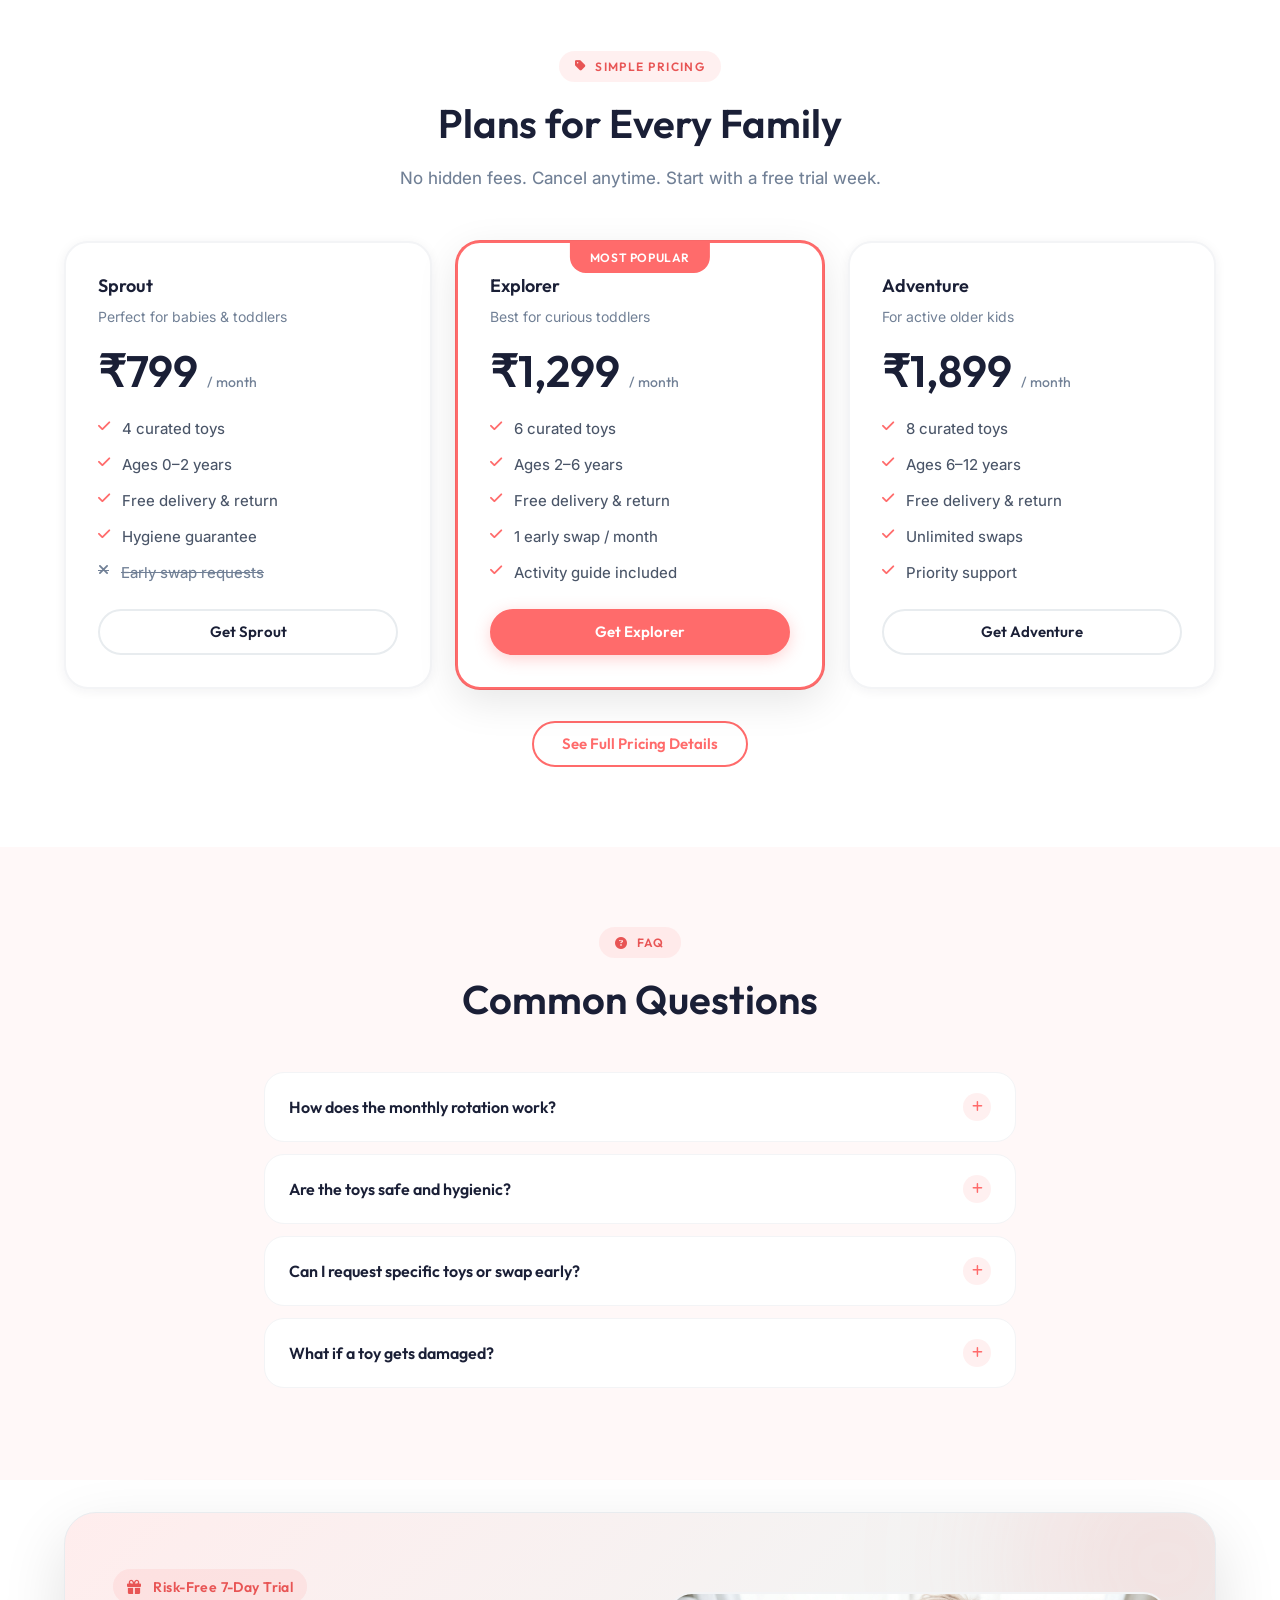
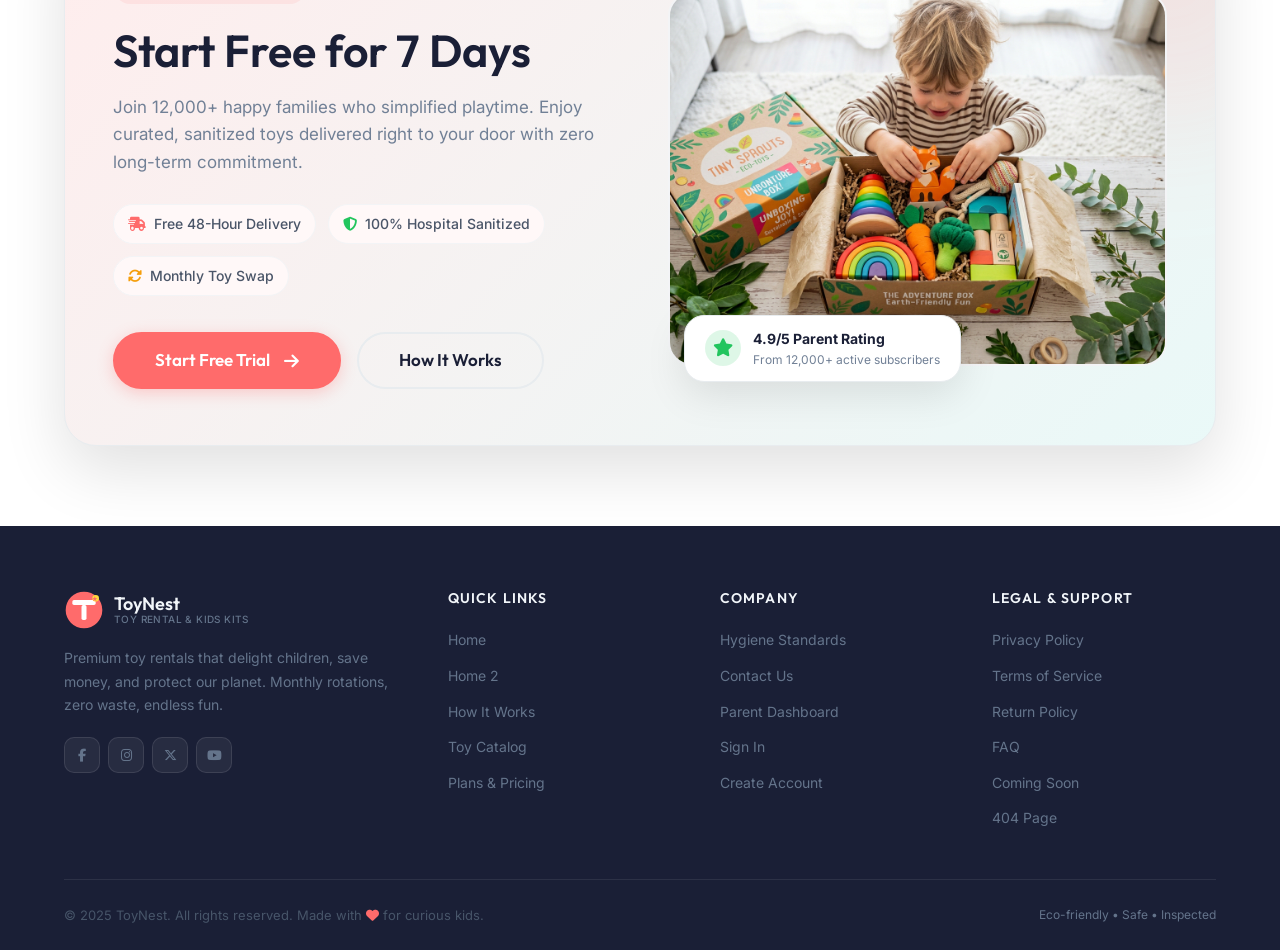
==== commit 77e32fe0: "fix" ====
--- a/index.html
+++ b/index.html
@@ -729,18 +729,44 @@
 </section>
 
 <!-- CTA -->
-<section class="cta-section" id="home-cta">
-  <div class="cta-bg" style="position:absolute;inset:0;overflow:hidden;pointer-events:none;">
-    <div style="position:absolute;top:-30%;right:-10%;width:400px;height:400px;background:rgba(255,255,255,0.08);border-radius:50%;"></div>
-    <div style="position:absolute;bottom:-20%;left:-5%;width:300px;height:300px;background:rgba(255,255,255,0.06);border-radius:50%;"></div>
-  </div>
-  <div class="container" style="position:relative;z-index:1;">
-    <span class="section-label" style="background:rgba(255,255,255,0.2);color:#fff;border:1px solid rgba(255,255,255,0.3);margin-bottom:1.5rem;display:inline-flex;"><i class="fas fa-gift"></i> Limited Offer</span>
-    <h2 style="font-size:clamp(1.875rem,4vw,3rem);margin-bottom:1rem;">Start Free for 7 Days</h2>
-    <p style="font-size:1.0625rem;max-width:500px;margin:0 auto 2.5rem;">Join 12,000+ families who have already made the switch. First week free, cancel anytime.</p>
-    <div style="display:flex;gap:1rem;justify-content:center;flex-wrap:wrap;">
-      <a href="signup.html" class="btn btn-white btn-xl" id="home-final-cta">Start Free Trial</a>
-      <a href="how-it-works.html" class="btn btn-outline-white btn-xl" id="home-final-hiw">How It Works</a>
+<section class="section" style="padding-top:2rem;padding-bottom:5rem;">
+  <div class="container">
+    <div style="background:linear-gradient(135deg, rgba(255,107,107,0.12) 0%, rgba(78,205,196,0.12) 100%), var(--bg-card);border:1px solid var(--border-default);border-radius:var(--radius-3xl);padding:3.5rem 3rem;position:relative;overflow:hidden;box-shadow:var(--shadow-xl);">
+      <div style="position:absolute;top:-100px;right:-100px;width:300px;height:300px;background:rgba(255,107,107,0.15);filter:blur(80px);border-radius:50%;pointer-events:none;"></div>
+      
+      <div style="display:grid;grid-template-columns:repeat(auto-fit, minmax(320px, 1fr));gap:3.5rem;align-items:center;position:relative;z-index:1;">
+        <div>
+          <span class="badge badge-primary" style="margin-bottom:1.25rem;font-size:0.875rem;padding:0.4rem 0.875rem;"><i class="fas fa-gift" style="margin-right:0.375rem;"></i> Risk-Free 7-Day Trial</span>
+          <h2 style="font-size:clamp(2rem,3.5vw,2.875rem);margin-bottom:1rem;color:var(--text-heading);line-height:1.2;">Start Free for 7 Days</h2>
+          <p style="font-size:1.0625rem;color:var(--text-muted);margin-bottom:1.75rem;line-height:1.6;">Join 12,000+ happy families who simplified playtime. Enjoy curated, sanitized toys delivered right to your door with zero long-term commitment.</p>
+          
+          <div style="display:flex;flex-wrap:wrap;gap:0.75rem;margin-bottom:2.25rem;">
+            <span style="display:inline-flex;align-items:center;gap:0.5rem;padding:0.5rem 0.875rem;background:var(--bg-surface);border:1px solid var(--border-light);border-radius:var(--radius-full);font-size:0.875rem;font-weight:500;color:var(--text-body);"><i class="fas fa-truck-fast" style="color:var(--primary);"></i> Free 48-Hour Delivery</span>
+            <span style="display:inline-flex;align-items:center;gap:0.5rem;padding:0.5rem 0.875rem;background:var(--bg-surface);border:1px solid var(--border-light);border-radius:var(--radius-full);font-size:0.875rem;font-weight:500;color:var(--text-body);"><i class="fas fa-shield-halved" style="color:var(--green);"></i> 100% Hospital Sanitized</span>
+            <span style="display:inline-flex;align-items:center;gap:0.5rem;padding:0.5rem 0.875rem;background:var(--bg-surface);border:1px solid var(--border-light);border-radius:var(--radius-full);font-size:0.875rem;font-weight:500;color:var(--text-body);"><i class="fas fa-rotate" style="color:var(--amber);"></i> Monthly Toy Swap</span>
+          </div>
+
+          <div style="display:flex;gap:1rem;flex-wrap:wrap;">
+            <a href="signup.html" class="btn btn-primary btn-xl" id="home-final-cta">Start Free Trial <i class="fas fa-arrow-right" style="margin-left:0.375rem;"></i></a>
+            <a href="how-it-works.html" class="btn btn-secondary btn-xl" id="home-final-hiw">How It Works</a>
+          </div>
+        </div>
+
+        <div style="position:relative;">
+          <div style="border-radius:var(--radius-2xl);overflow:hidden;box-shadow:var(--shadow-2xl);aspect-ratio:4/3;border:2px solid var(--border-light);">
+            <img src="assets/images/toy_subscription_box_1790218273378.jpg" alt="ToyNest subscription kit unboxing" style="width:100%;height:100%;object-fit:cover;display:block;">
+          </div>
+          <!-- Floating badge overlay -->
+          <div style="position:absolute;bottom:-1rem;left:1rem;background:var(--bg-card);border:1px solid var(--border-default);padding:0.75rem 1.25rem;border-radius:var(--radius-xl);box-shadow:var(--shadow-lg);display:flex;align-items:center;gap:0.75rem;">
+            <div style="width:36px;height:36px;border-radius:50%;background:rgba(34,197,94,0.15);color:var(--green);display:flex;align-items:center;justify-content:center;font-size:1.125rem;"><i class="fas fa-star"></i></div>
+            <div>
+              <div style="font-size:0.875rem;font-weight:700;color:var(--text-heading);">4.9/5 Parent Rating</div>
+              <div style="font-size:0.75rem;color:var(--text-muted);">From 12,000+ active subscribers</div>
+            </div>
+          </div>
+        </div>
+      </div>
+
     </div>
   </div>
 </section>
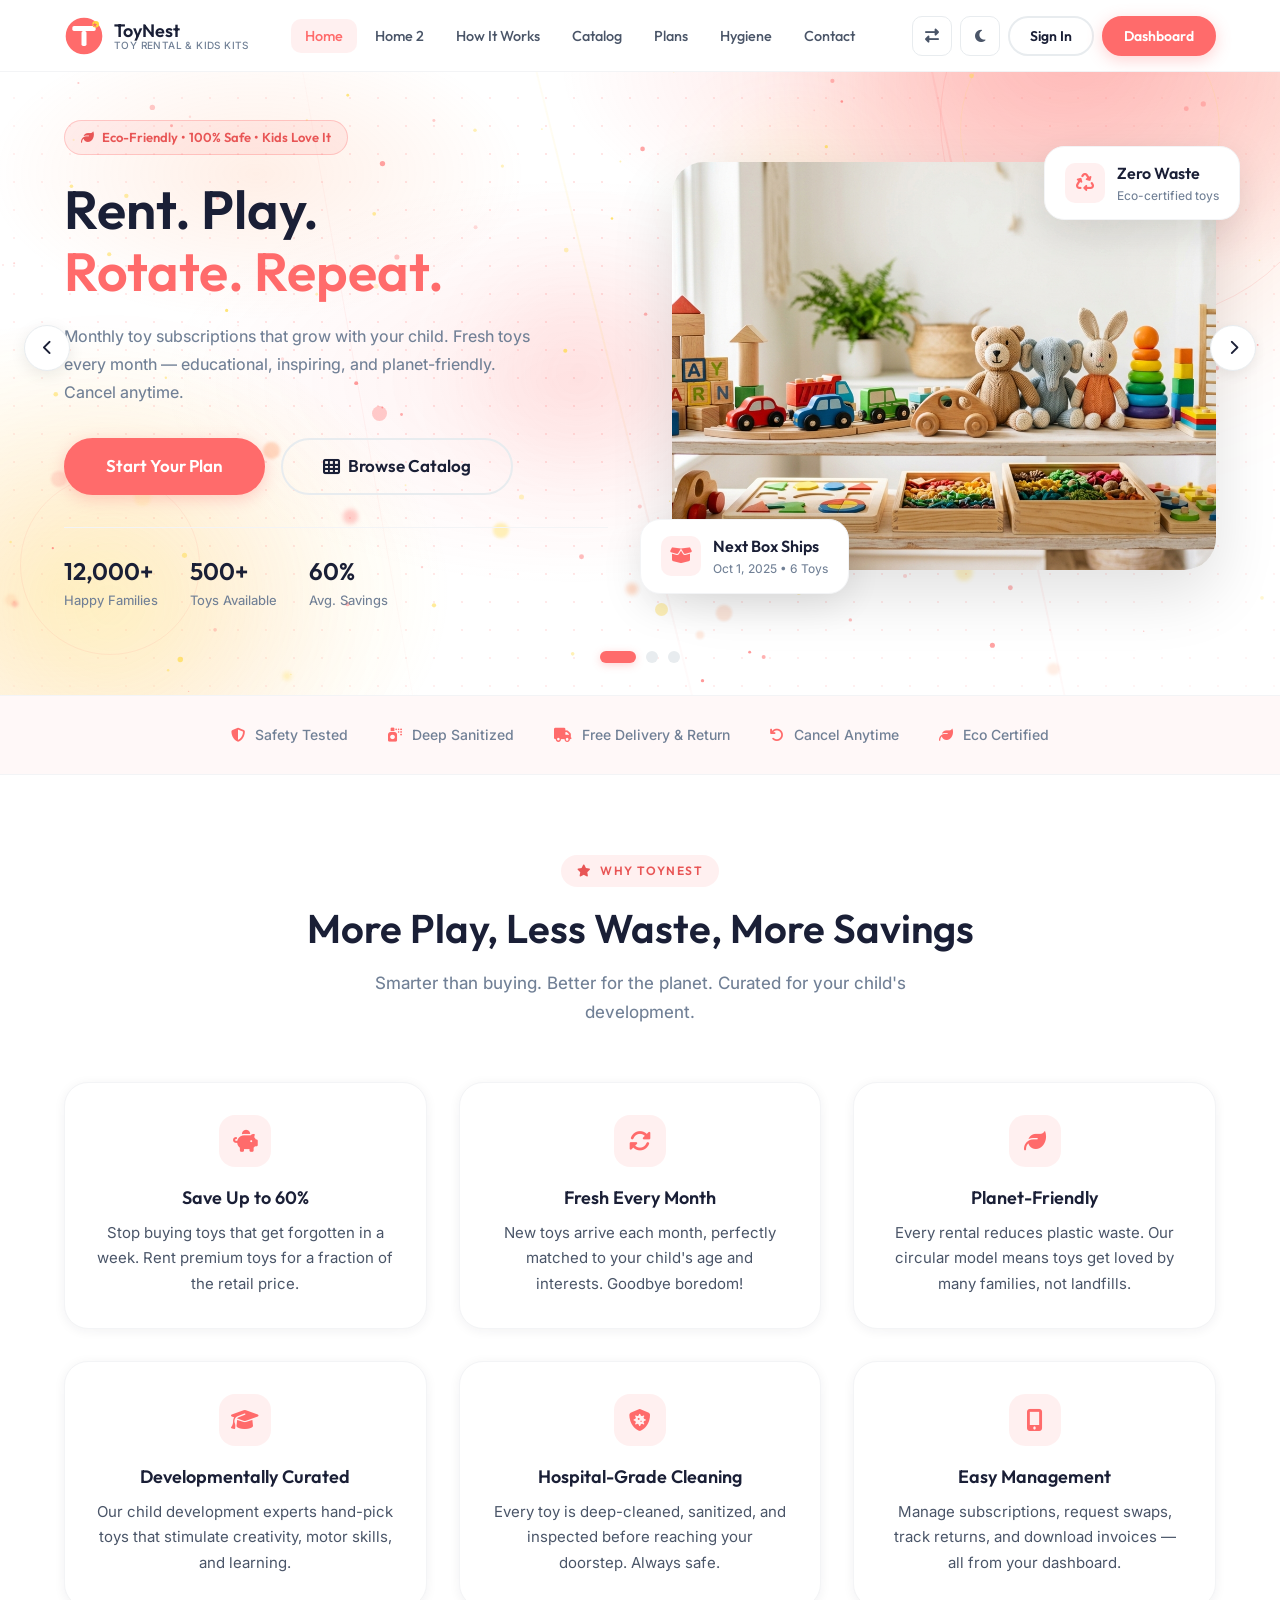
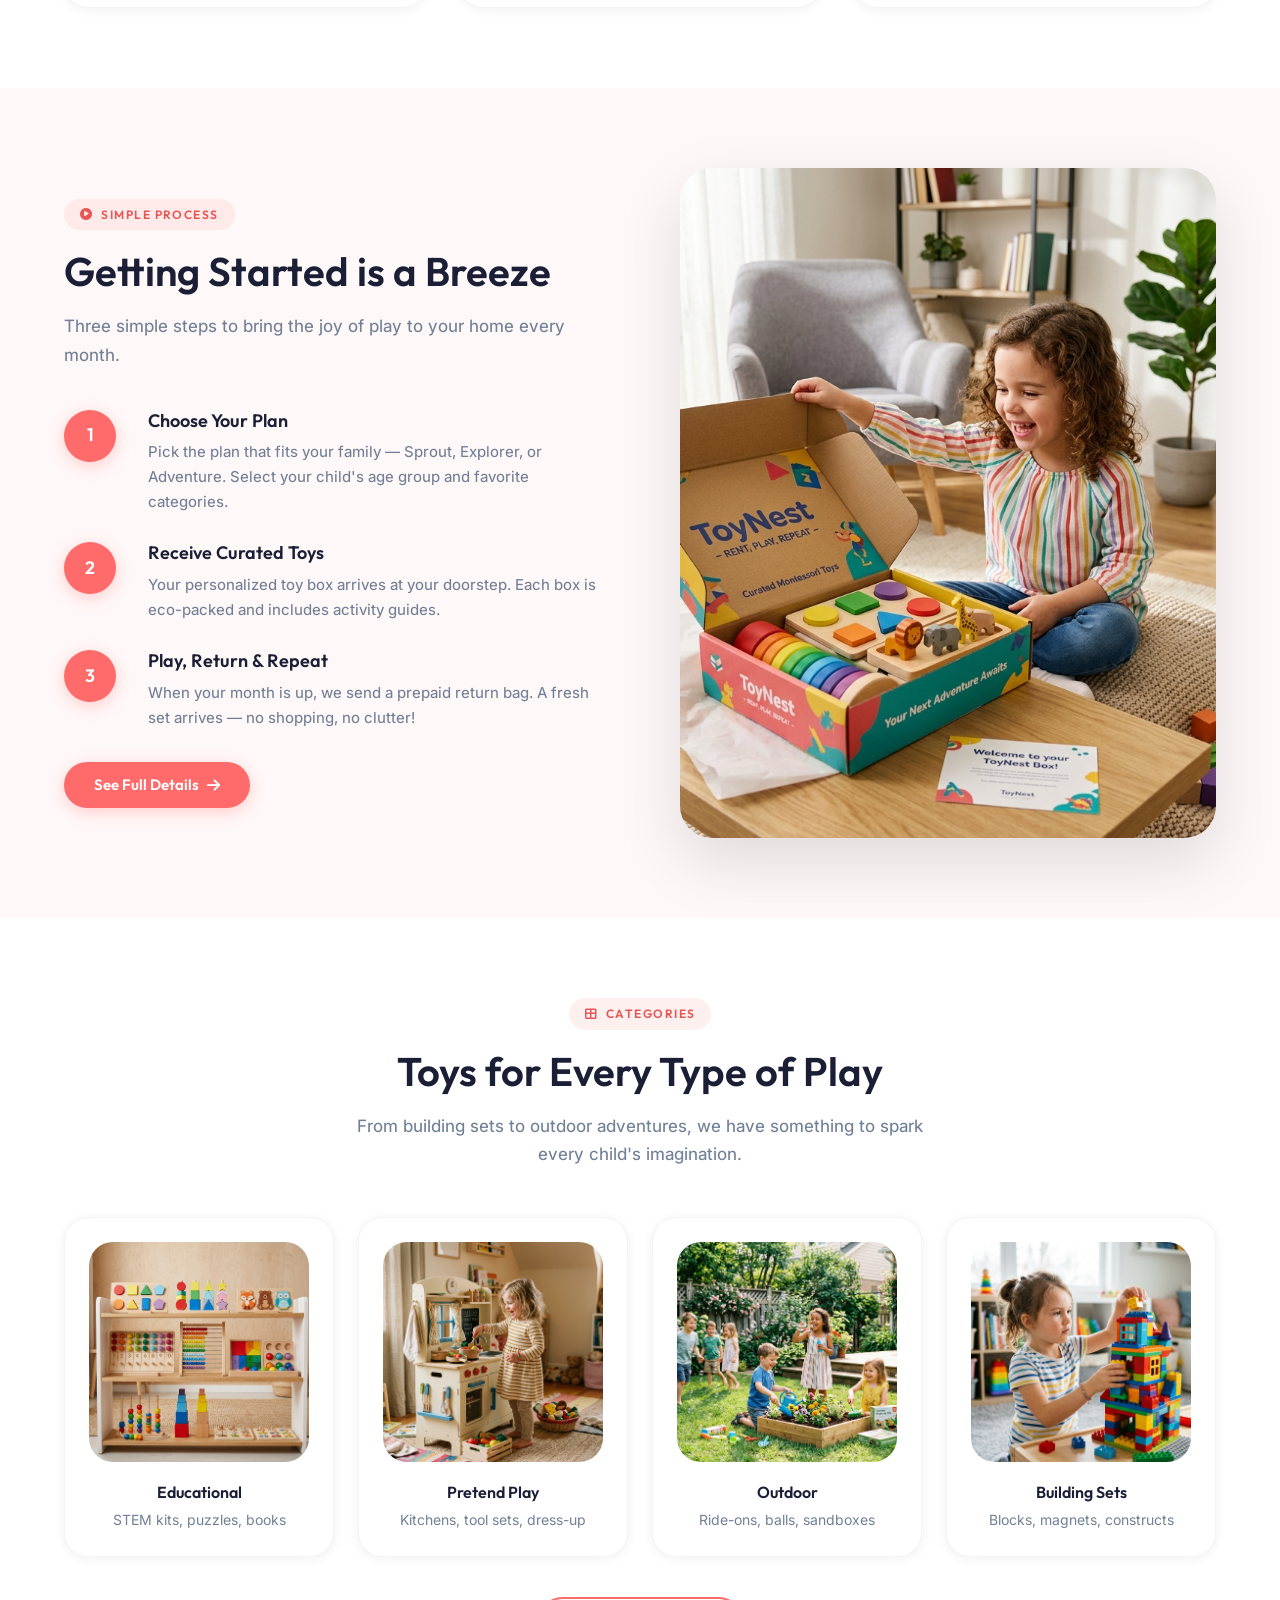
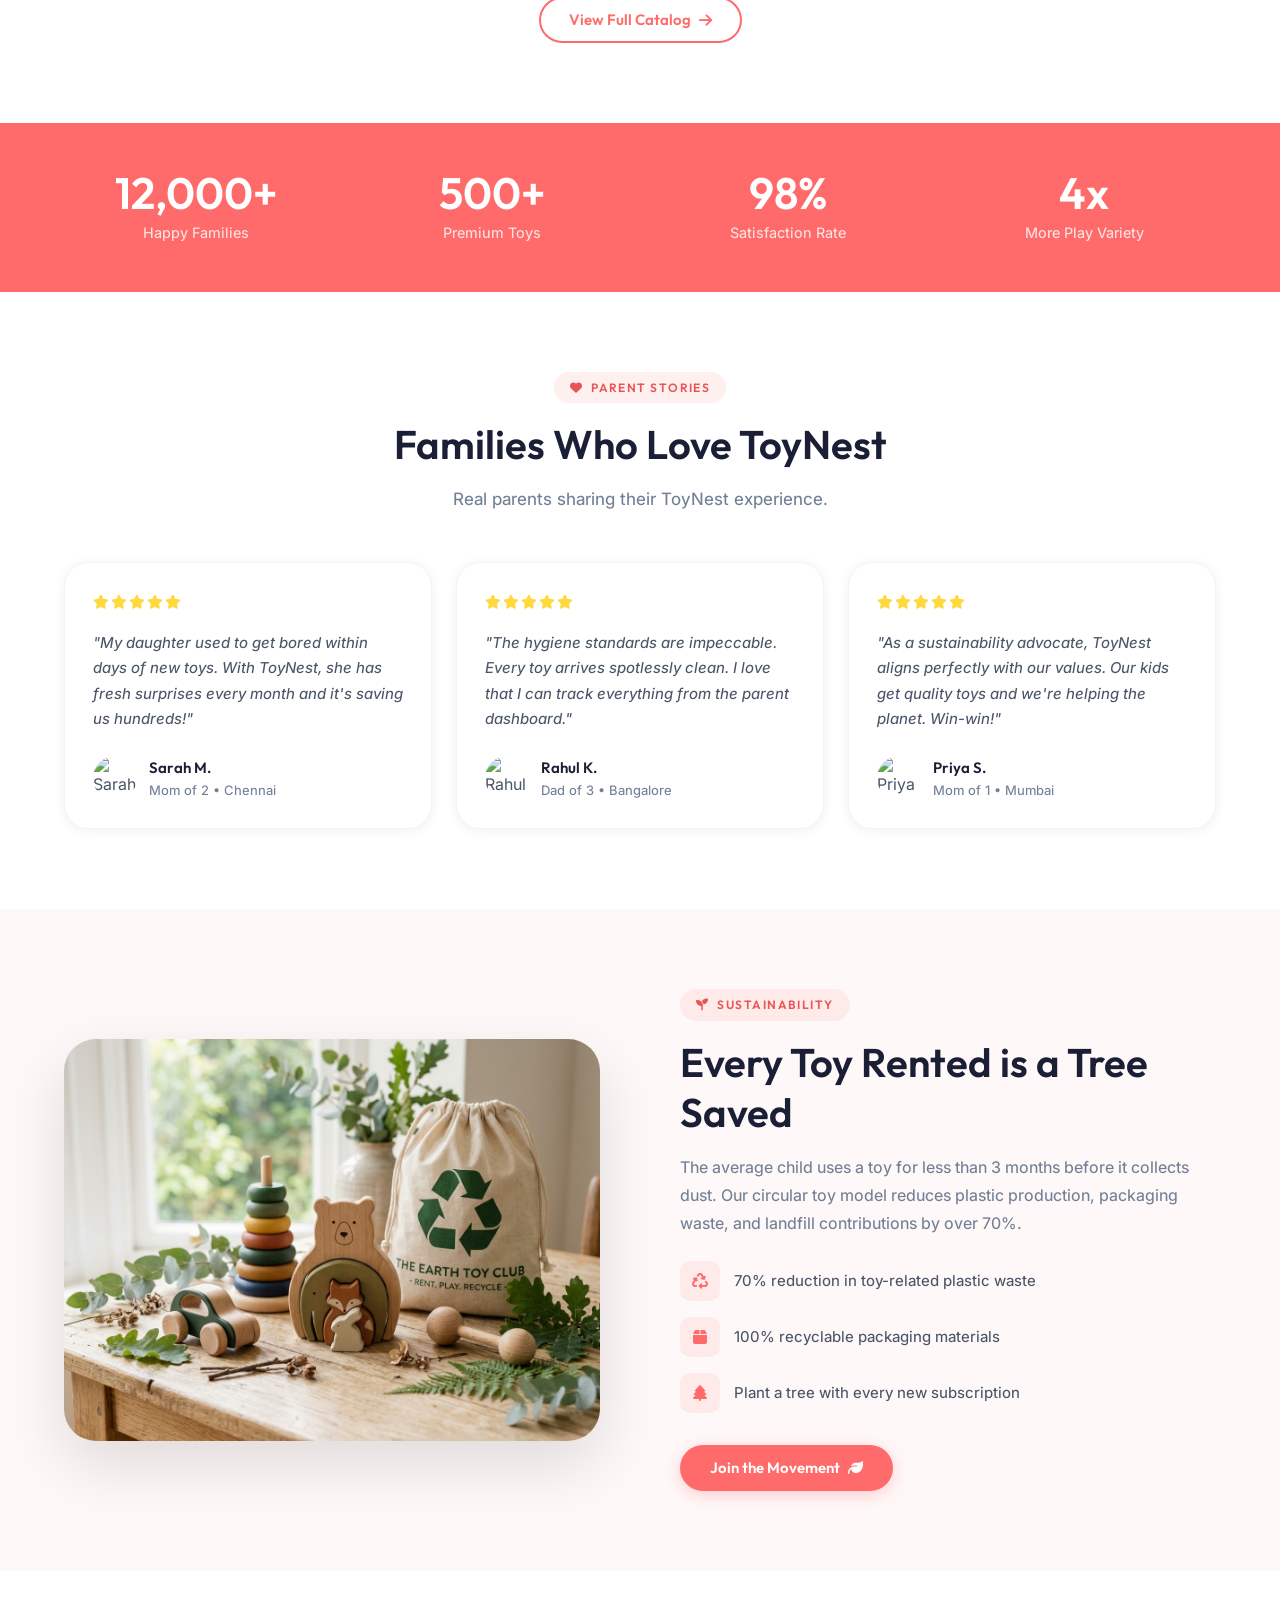
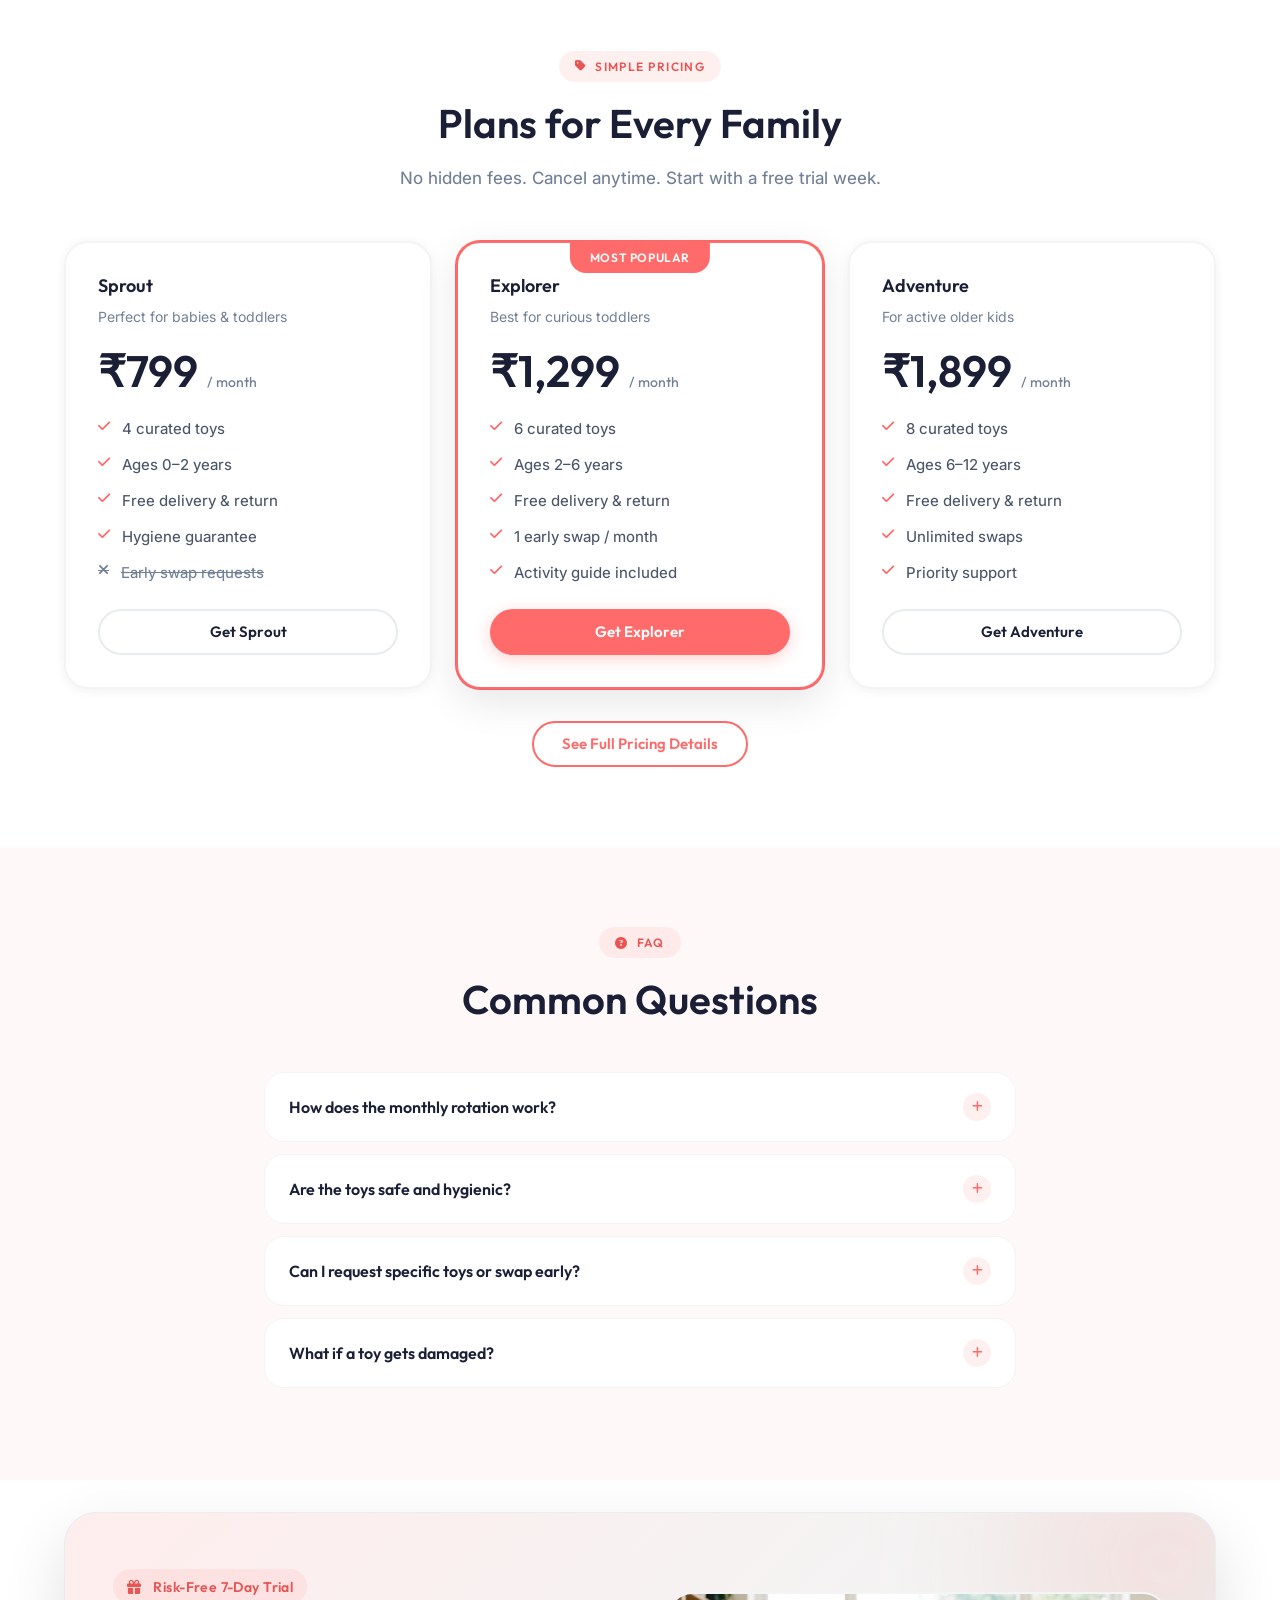
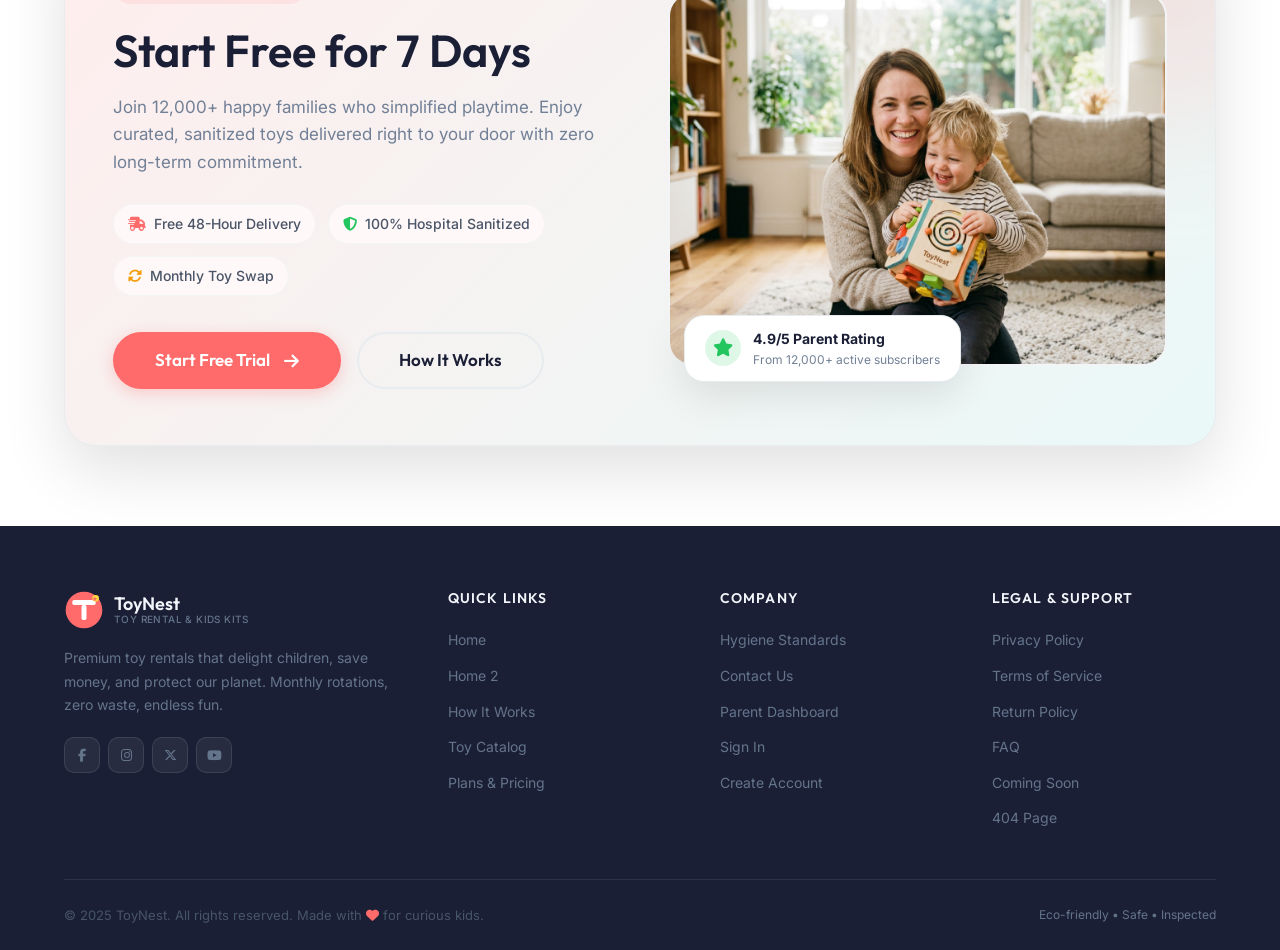
==== commit 94c66e86: "feat: add new image assets and update corresponding HTML image references" ====
--- a/index.html
+++ b/index.html
@@ -484,7 +484,7 @@
       </div>
       <div class="reveal" style="animation-delay:0.2s;">
         <div style="border-radius:var(--radius-3xl);overflow:hidden;box-shadow:var(--shadow-xl);aspect-ratio:4/5;">
-          <img src="assets/images/toy_subscription_box_1790218273378.jpg" alt="Toy subscription box with curated toys" style="width:100%;height:100%;object-fit:cover;">
+          <img src="assets/images/getting_started_steps.jpg" alt="Child opening ToyNest subscription box" style="width:100%;height:100%;object-fit:cover;">
         </div>
       </div>
     </div>
@@ -502,7 +502,7 @@
     <div class="grid-4 reveal">
       <a href="catalog.html?cat=educational" class="card" style="text-decoration:none;text-align:center;padding:1.5rem;" id="cat-educational">
         <div style="aspect-ratio:1;border-radius:var(--radius-2xl);overflow:hidden;margin-bottom:1.25rem;">
-          <img src="assets/images/educational_toys_shelf_1790218297526.jpg" alt="Educational toys" style="width:100%;height:100%;object-fit:cover;">
+          <img src="assets/images/category_educational.jpg" alt="Educational toys" style="width:100%;height:100%;object-fit:cover;">
         </div>
         <h3 style="font-size:1rem;margin-bottom:0.375rem;">Educational</h3>
         <p style="font-size:0.875rem;color:var(--text-muted);">STEM kits, puzzles, books</p>
@@ -529,7 +529,7 @@
         <p style="font-size:0.875rem;color:var(--text-muted);">Blocks, magnets, constructs</p>
       </a>
     </div>
-    <div class="text-center" style="margin-top:2.5rem;">
+    <div style="margin-top:2.5rem;display:flex;justify-content:center;align-items:center;">
       <a href="catalog.html" class="btn btn-outline-primary" id="view-all-cats">View Full Catalog <i class="fas fa-arrow-right"></i></a>
     </div>
   </div>
@@ -754,7 +754,7 @@
 
         <div style="position:relative;">
           <div style="border-radius:var(--radius-2xl);overflow:hidden;box-shadow:var(--shadow-2xl);aspect-ratio:4/3;border:2px solid var(--border-light);">
-            <img src="assets/images/toy_subscription_box_1790218273378.jpg" alt="ToyNest subscription kit unboxing" style="width:100%;height:100%;object-fit:cover;display:block;">
+            <img src="assets/images/index_cta_trial.jpg" alt="Mother and child with ToyNest activity toy" style="width:100%;height:100%;object-fit:cover;display:block;">
           </div>
           <!-- Floating badge overlay -->
           <div style="position:absolute;bottom:-1rem;left:1rem;background:var(--bg-card);border:1px solid var(--border-default);padding:0.75rem 1.25rem;border-radius:var(--radius-xl);box-shadow:var(--shadow-lg);display:flex;align-items:center;gap:0.75rem;">
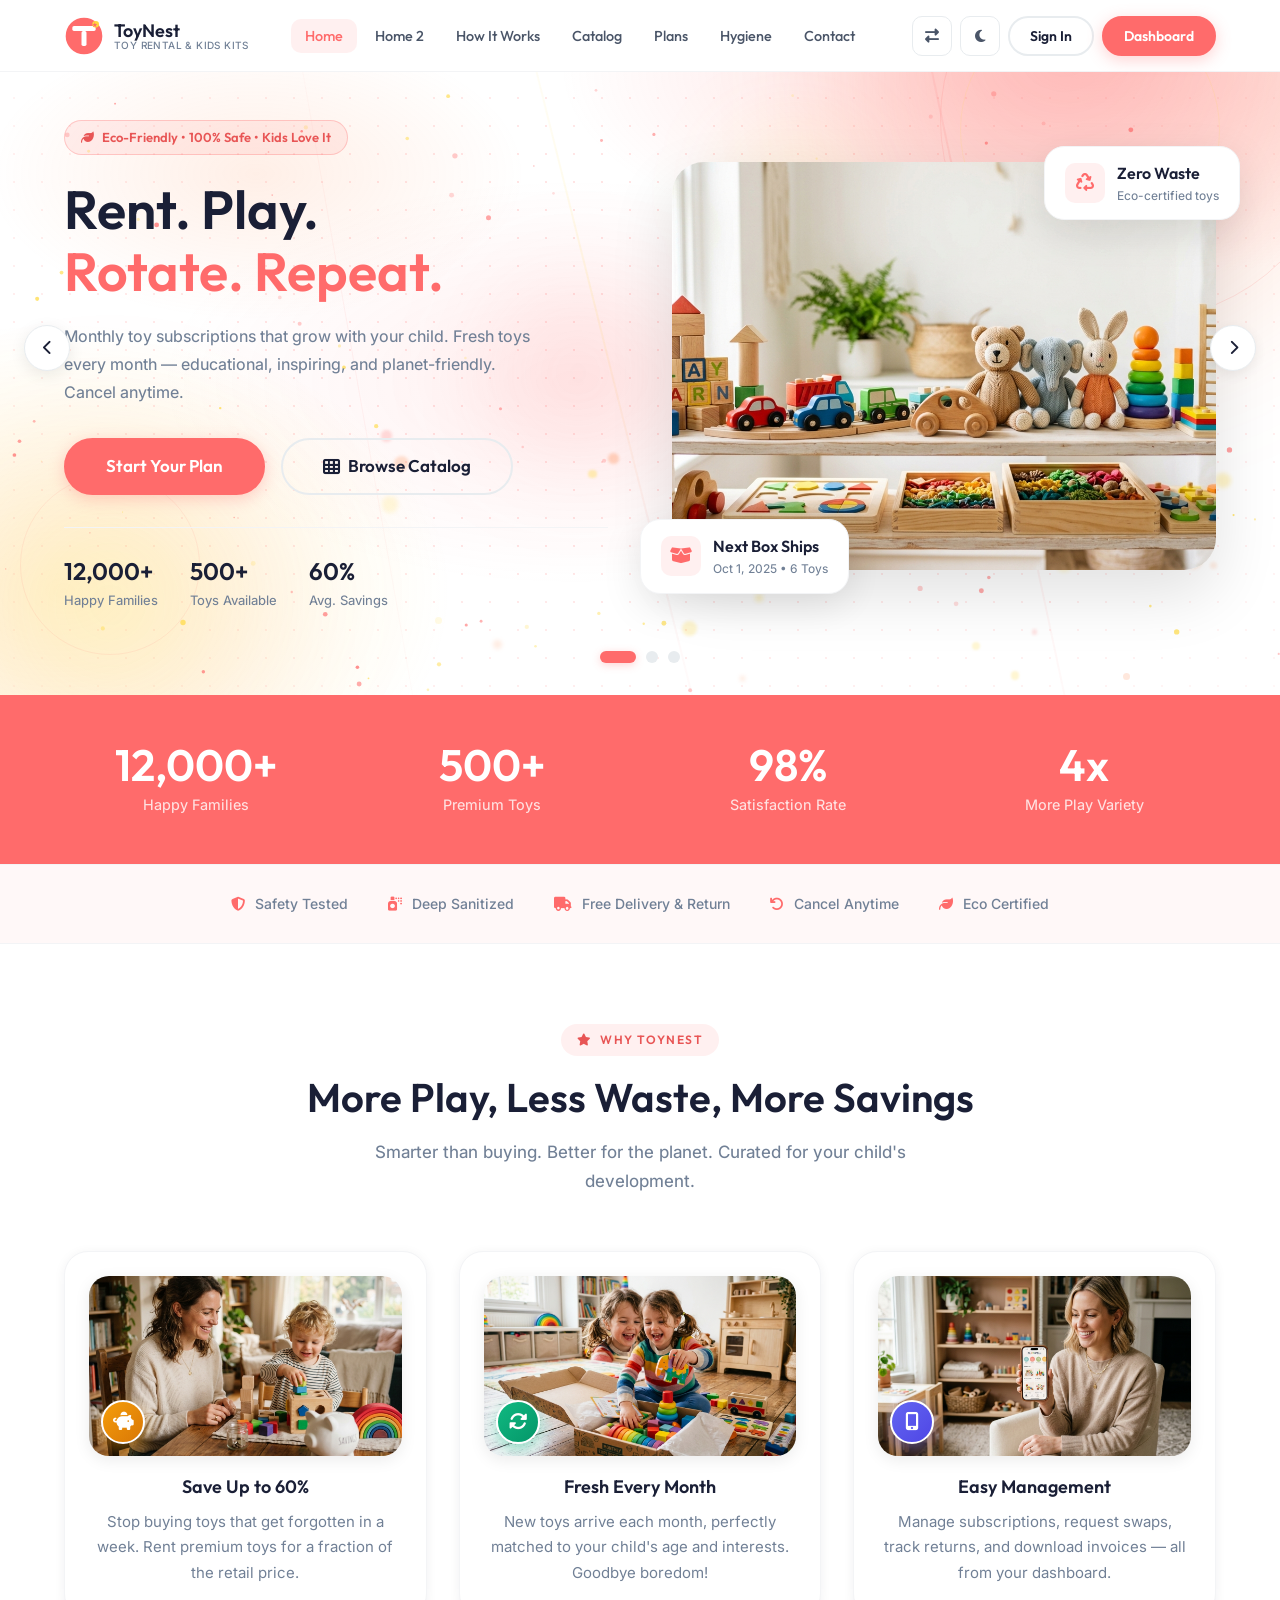
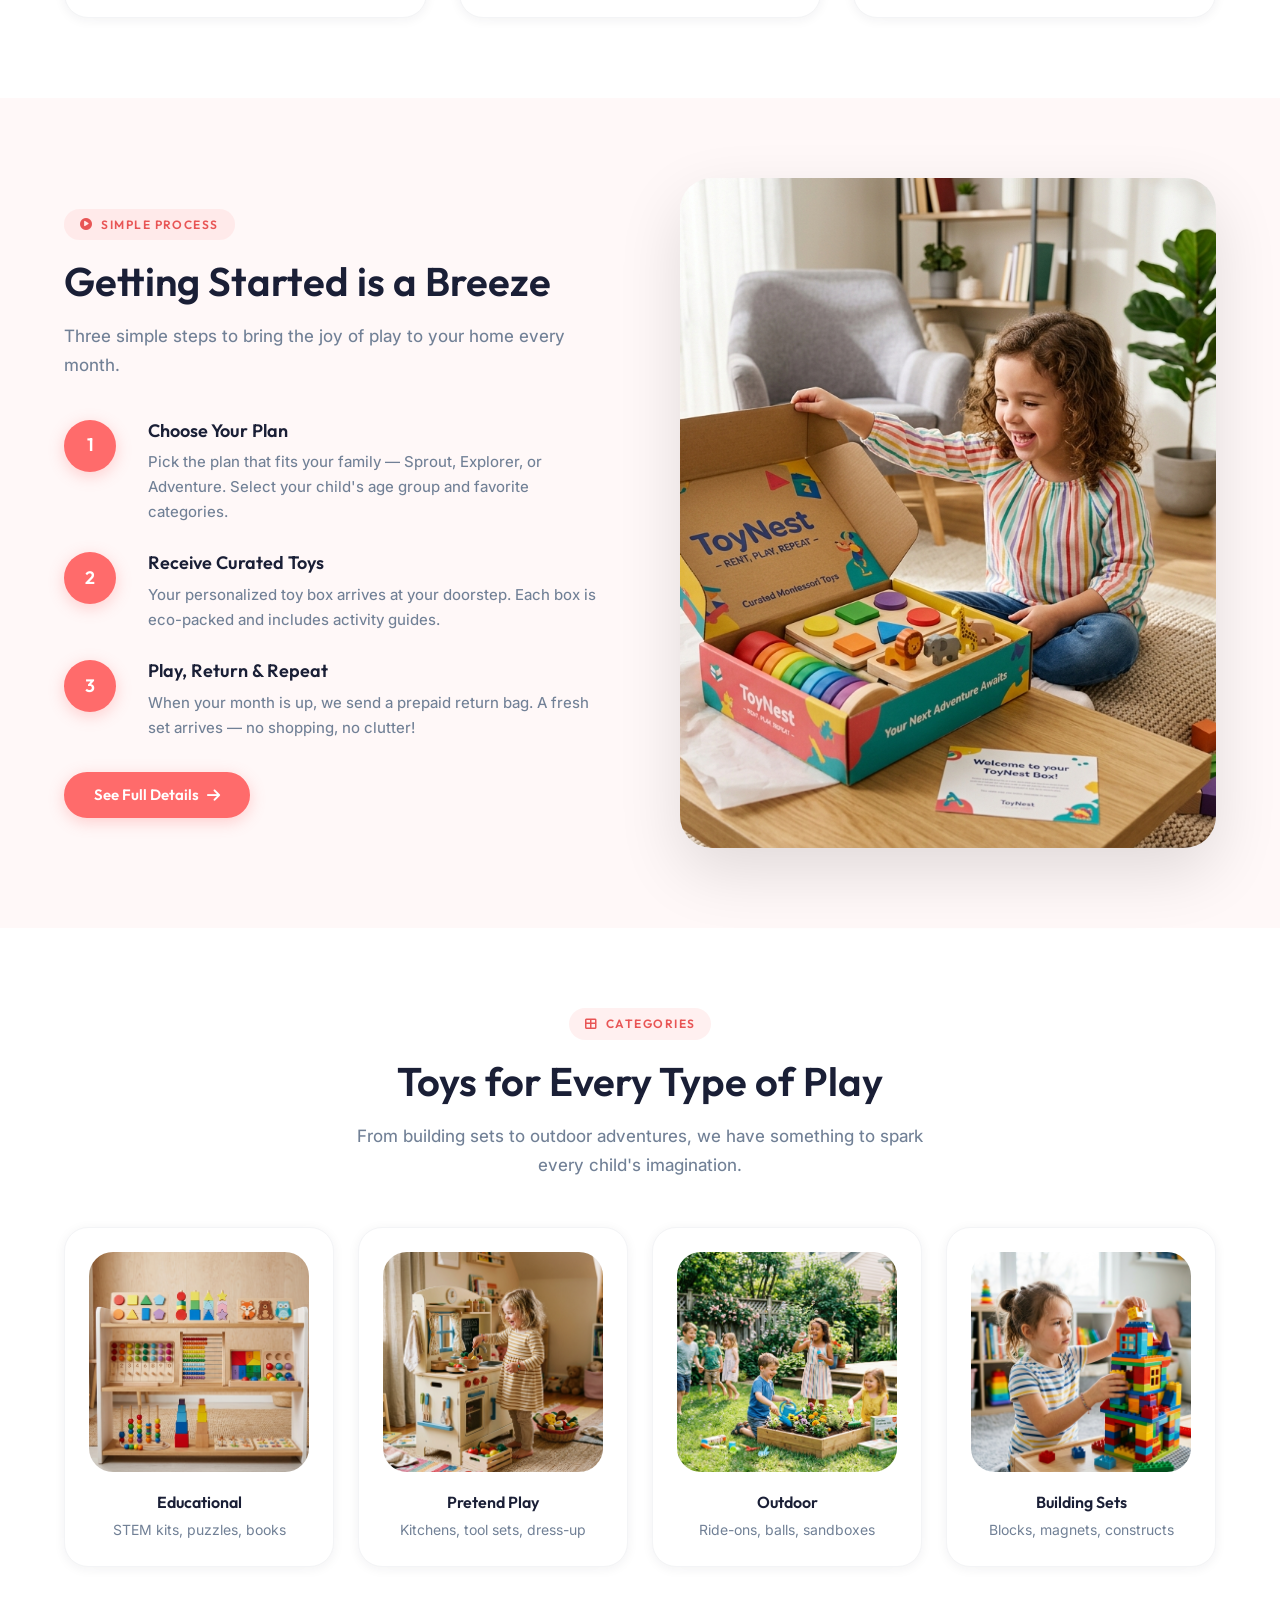
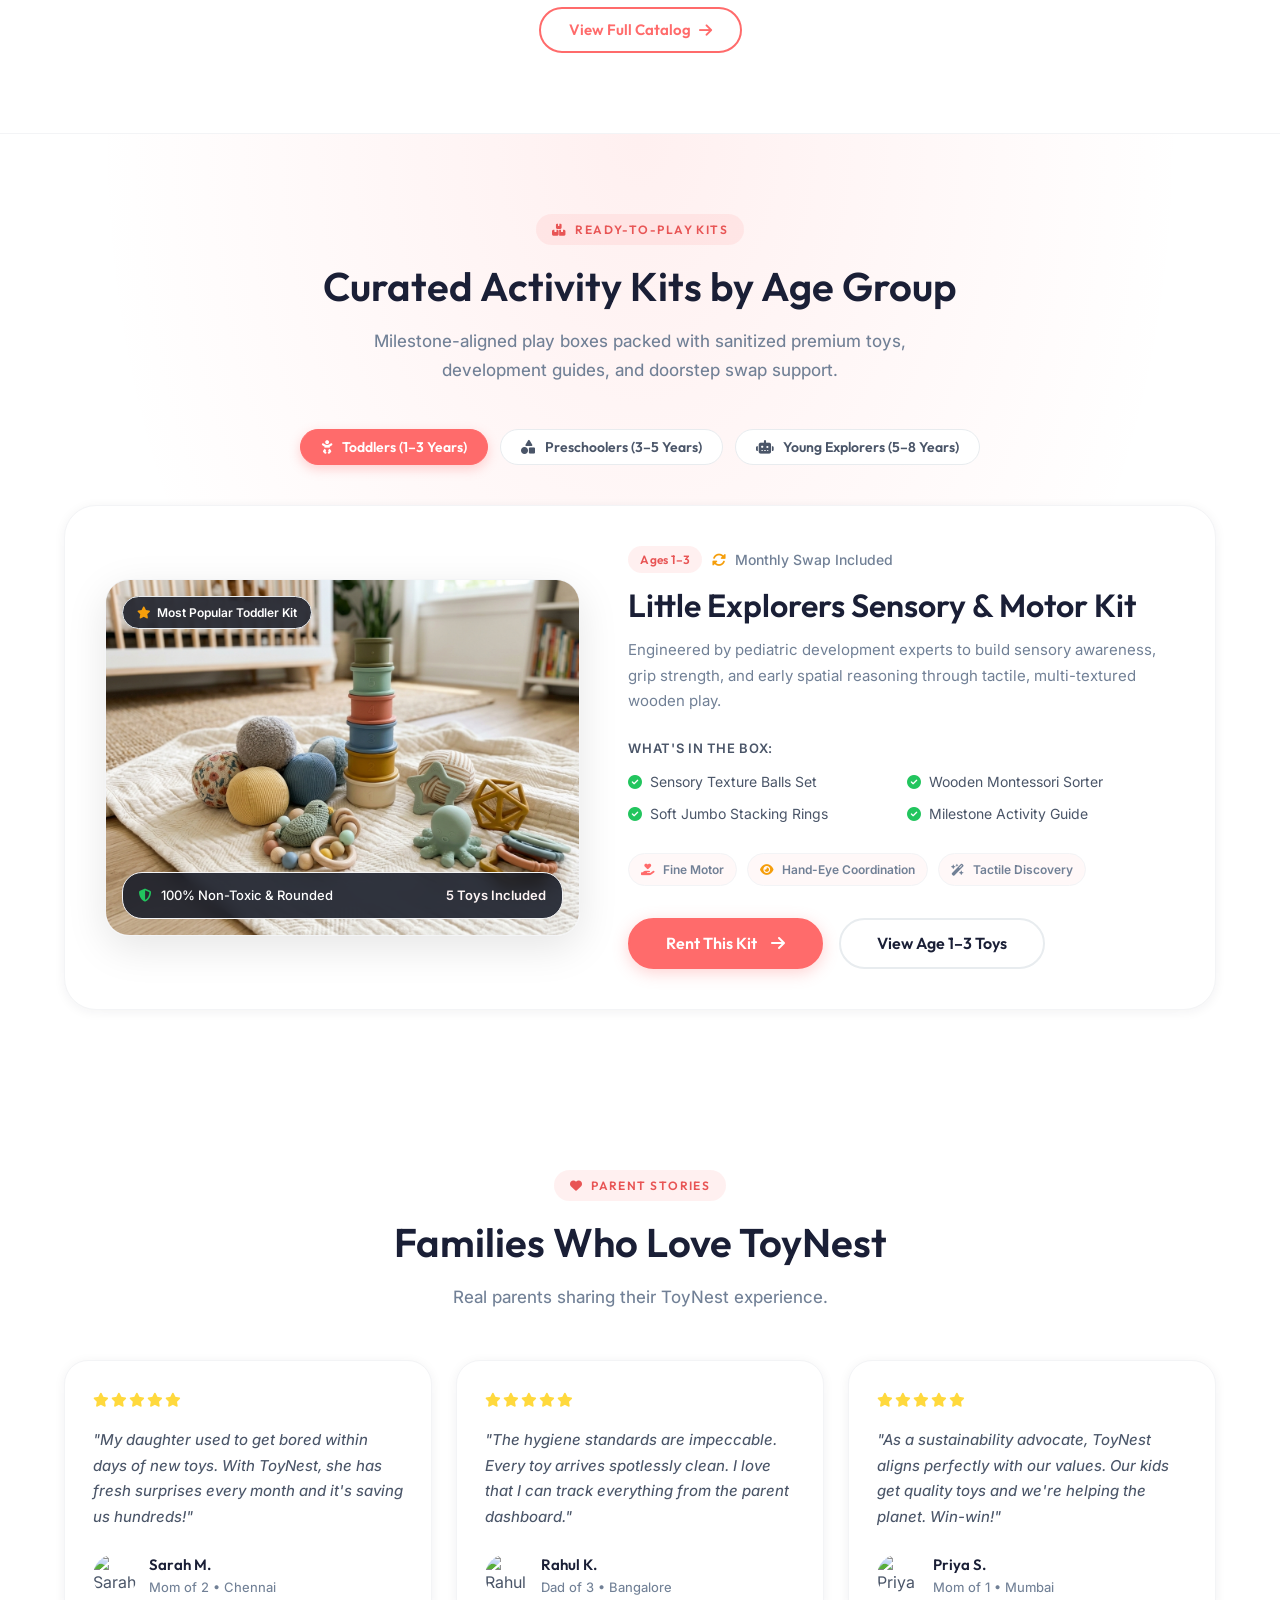
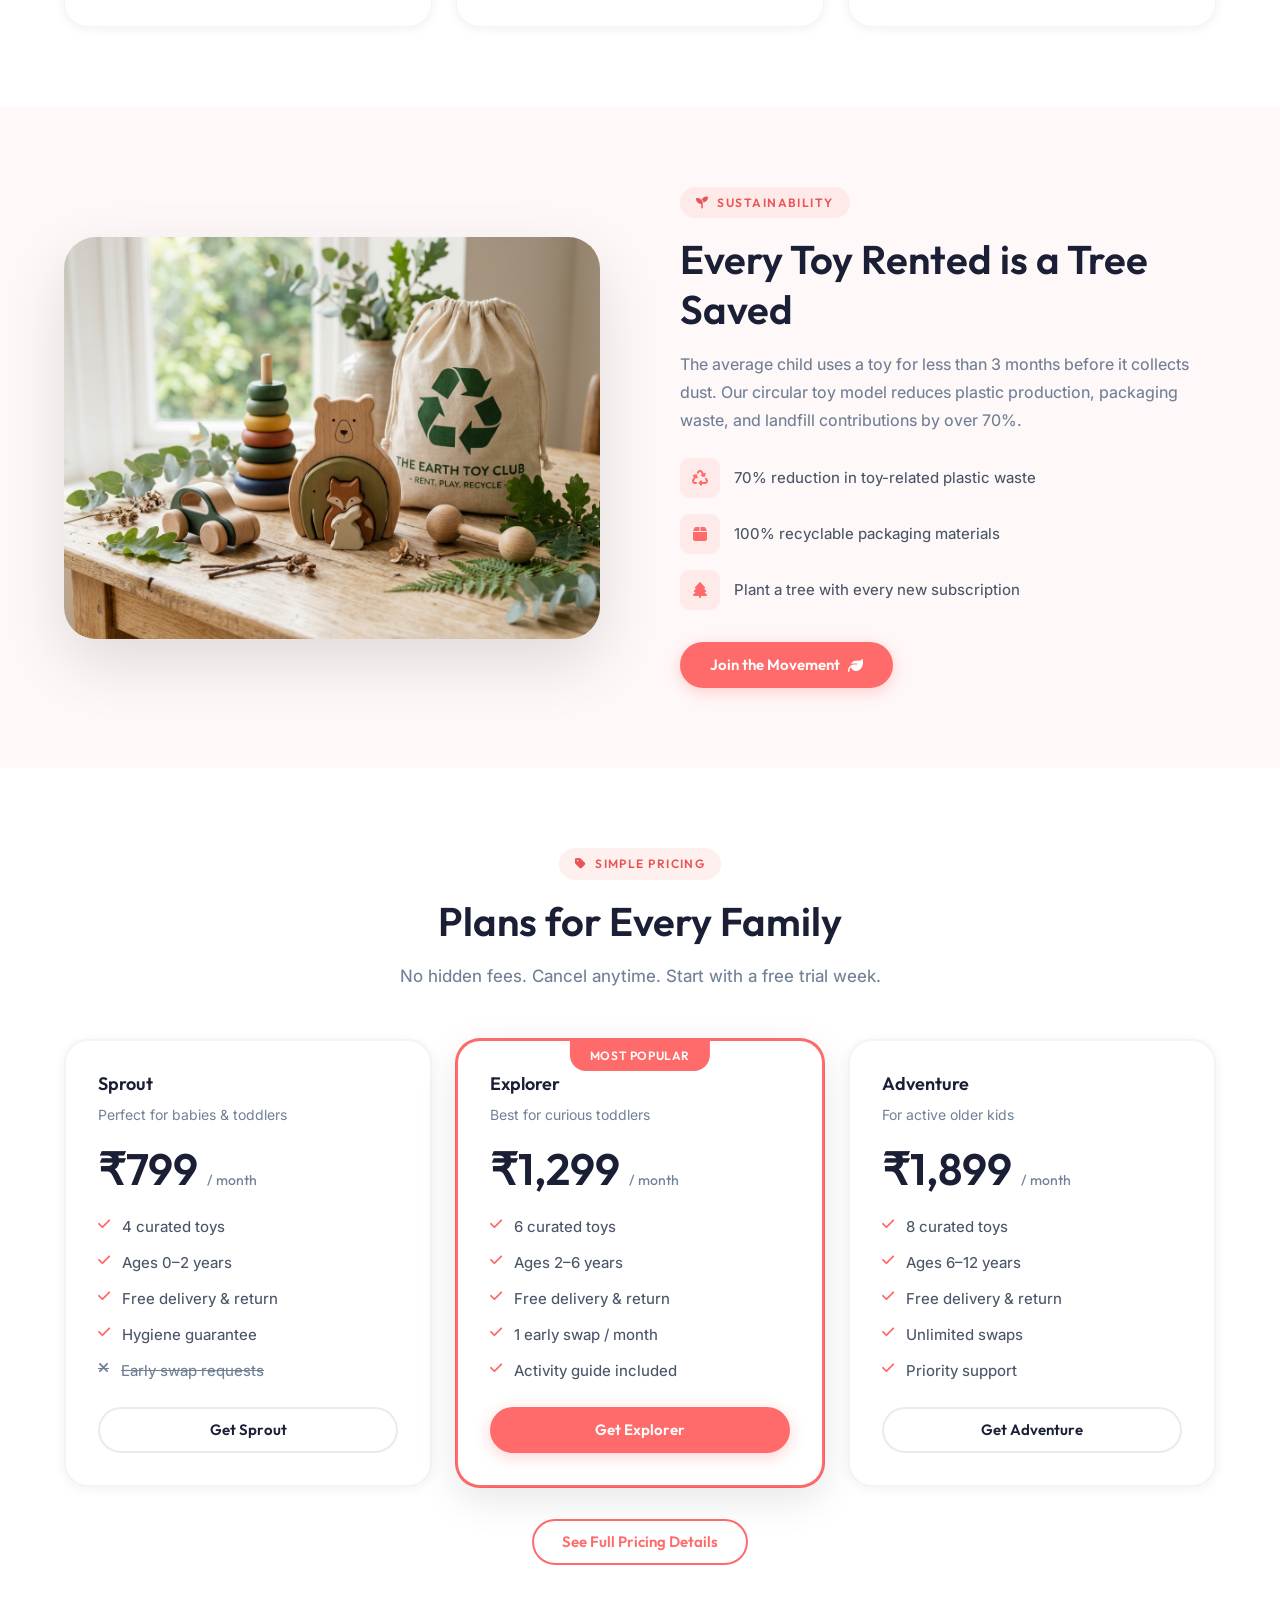
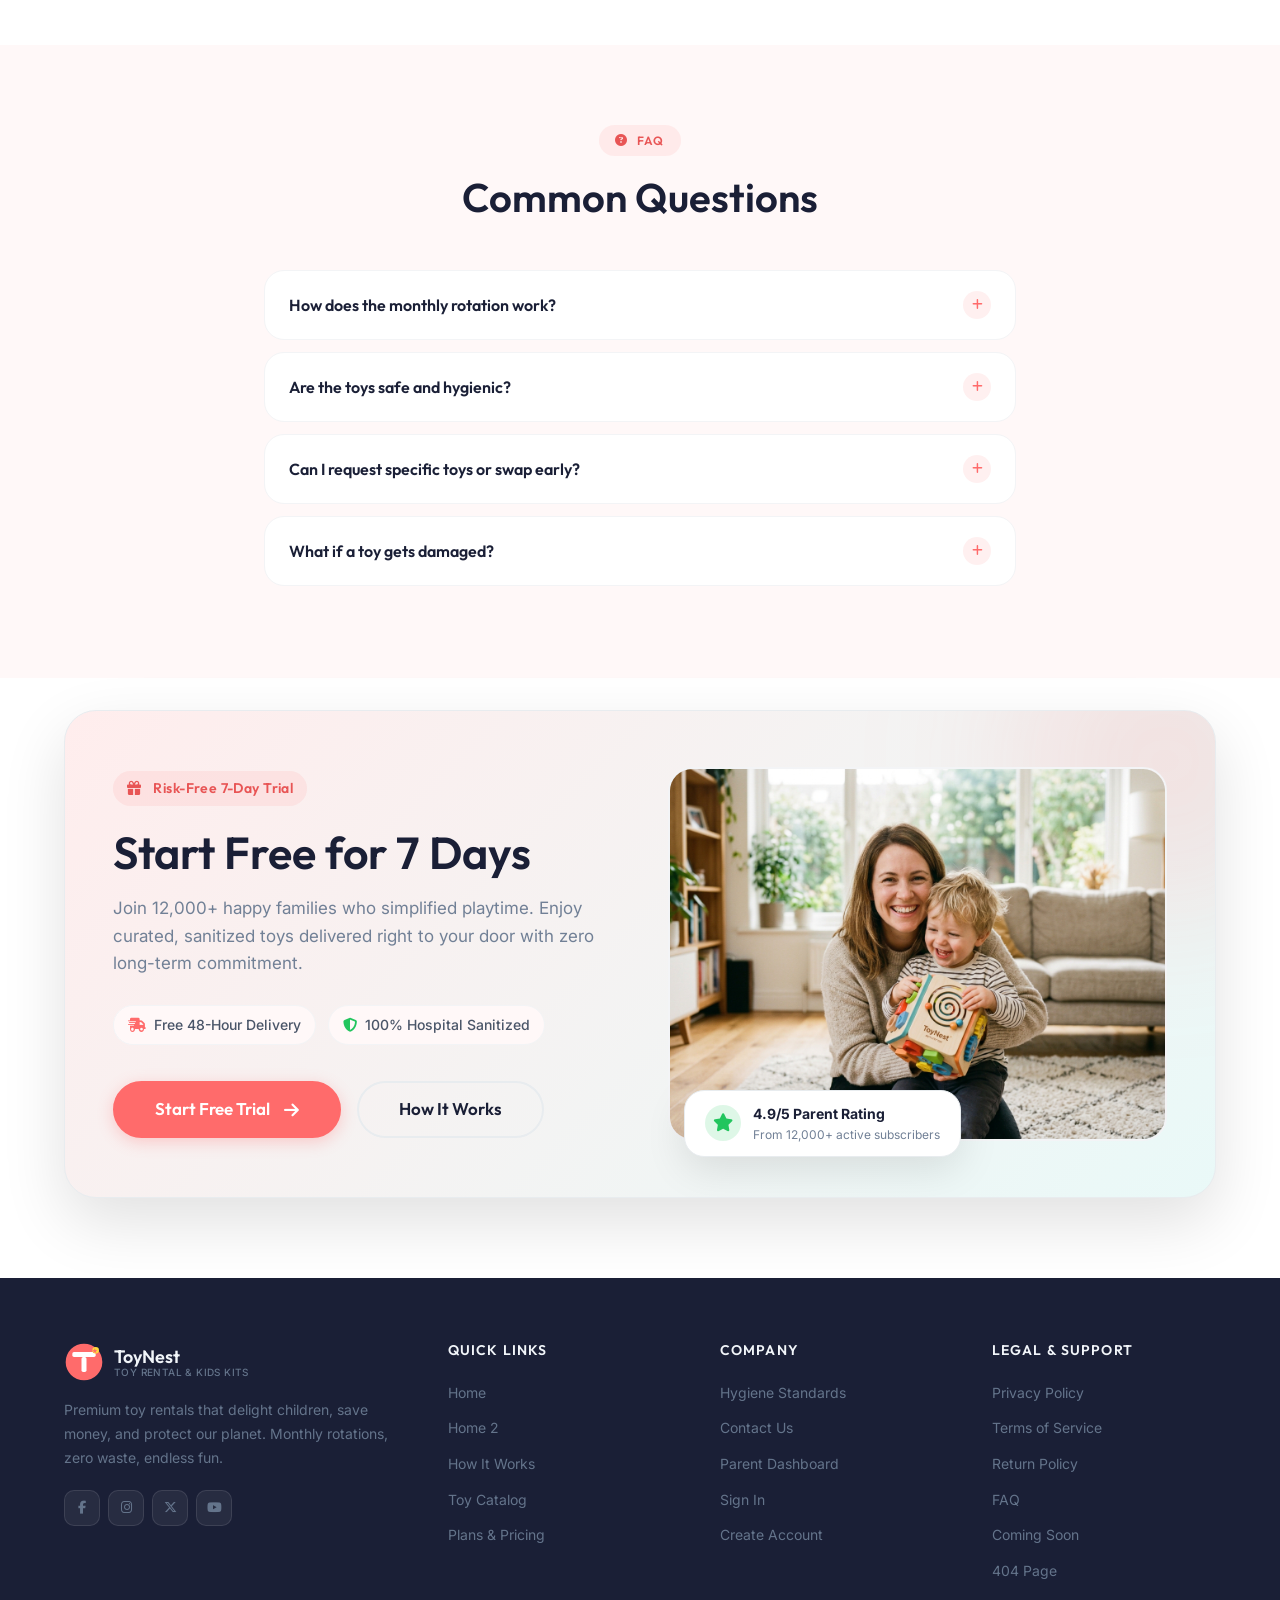
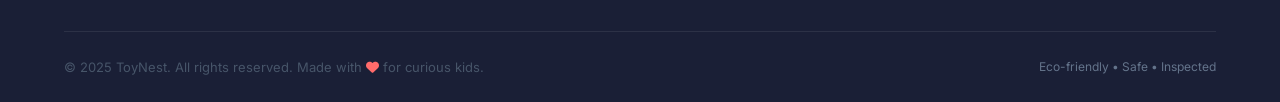
==== commit 292c2d4c: "feat: add curated activity kits, statistics strip, and feature imagery across core pages" ====
--- a/index.html
+++ b/index.html
@@ -153,6 +153,13 @@
     /* Dark mode adjustments */
     .dark .hero-aurora { opacity:1.2; }
     .dark .hero-orb-1 { background:radial-gradient(circle at 40% 40%, rgba(255,107,107,0.22), rgba(255,142,83,0.10) 60%, transparent); }
+
+    /* Curated Activity Kits section responsive styles */
+    .kit-panel { display:none; grid-template-columns:1fr 1.15fr; gap:3rem; align-items:center; background:var(--bg-card); border:1px solid var(--border-light); border-radius:var(--radius-3xl); padding:2.5rem; box-shadow:var(--shadow-card); transition:opacity 0.35s ease; }
+    .kit-panel.active { display:grid; }
+    @media (max-width: 860px) {
+      .kit-panel { grid-template-columns: 1fr; gap: 2rem; padding: 1.5rem; }
+    }
   </style>
 </head>
 <body>
@@ -371,6 +378,30 @@
   </div>
 </section>
 
+<!-- STATS -->
+<div class="stats-strip">
+  <div class="container">
+    <div class="stats-grid">
+      <div>
+        <div class="stat-num" data-count="12000" data-suffix="+">12,000+</div>
+        <div class="stat-label">Happy Families</div>
+      </div>
+      <div>
+        <div class="stat-num" data-count="500" data-suffix="+">500+</div>
+        <div class="stat-label">Premium Toys</div>
+      </div>
+      <div>
+        <div class="stat-num" data-count="98" data-suffix="%">98%</div>
+        <div class="stat-label">Satisfaction Rate</div>
+      </div>
+      <div>
+        <div class="stat-num" data-count="4" data-suffix="x">4x</div>
+        <div class="stat-label">More Play Variety</div>
+      </div>
+    </div>
+  </div>
+</div>
+
 <!-- TRUST STRIP -->
 <div style="background:var(--bg-surface);padding:1.75rem 0;border-top:1px solid var(--border-light);border-bottom:1px solid var(--border-light);">
   <div class="container">
@@ -403,47 +434,35 @@
       <p class="section-sub">Smarter than buying. Better for the planet. Curated for your child's development.</p>
     </div>
     <div class="grid-3" style="gap:2rem;">
-      <div class="card reveal" style="text-align:center;">
-        <div class="card-icon-wrap" style="margin:0 auto 1.25rem;">
-          <i class="fas fa-piggy-bank"></i>
+      <div class="card reveal" style="padding:1.5rem 1.5rem 2rem;text-align:center;">
+        <div style="border-radius:var(--radius-xl);overflow:hidden;height:180px;margin-bottom:1.25rem;position:relative;box-shadow:var(--shadow-md);">
+          <img src="assets/images/index_why_save_money.jpg" alt="Mother and toddler saving money with wooden educational toys" style="width:100%;height:100%;object-fit:cover;">
+          <div style="position:absolute;bottom:0.75rem;left:0.75rem;width:44px;height:44px;border-radius:50%;background:linear-gradient(135deg, #F59E0B, #D97706);color:#FFFFFF;display:flex;align-items:center;justify-content:center;font-size:1.15rem;border:2.5px solid #FFFFFF;box-shadow:0 6px 16px rgba(245,158,11,0.45);">
+            <i class="fas fa-piggy-bank"></i>
+          </div>
         </div>
         <h3 style="font-size:1.125rem;margin-bottom:0.625rem;">Save Up to 60%</h3>
-        <p style="font-size:0.9375rem;">Stop buying toys that get forgotten in a week. Rent premium toys for a fraction of the retail price.</p>
-      </div>
-      <div class="card reveal" style="text-align:center;animation-delay:0.1s;">
-        <div class="card-icon-wrap" style="margin:0 auto 1.25rem;">
-          <i class="fas fa-sync-alt"></i>
+        <p style="font-size:0.9375rem;color:var(--text-muted);line-height:1.7;">Stop buying toys that get forgotten in a week. Rent premium toys for a fraction of the retail price.</p>
+      </div>
+      <div class="card reveal" style="padding:1.5rem 1.5rem 2rem;text-align:center;animation-delay:0.1s;">
+        <div style="border-radius:var(--radius-xl);overflow:hidden;height:180px;margin-bottom:1.25rem;position:relative;box-shadow:var(--shadow-md);">
+          <img src="assets/images/index_why_fresh_monthly.jpg" alt="Children unpacking a new monthly toy delivery box" style="width:100%;height:100%;object-fit:cover;">
+          <div style="position:absolute;bottom:0.75rem;left:0.75rem;width:44px;height:44px;border-radius:50%;background:linear-gradient(135deg, #10B981, #059669);color:#FFFFFF;display:flex;align-items:center;justify-content:center;font-size:1.15rem;border:2.5px solid #FFFFFF;box-shadow:0 6px 16px rgba(16,185,129,0.45);">
+            <i class="fas fa-rotate"></i>
+          </div>
         </div>
         <h3 style="font-size:1.125rem;margin-bottom:0.625rem;">Fresh Every Month</h3>
-        <p style="font-size:0.9375rem;">New toys arrive each month, perfectly matched to your child's age and interests. Goodbye boredom!</p>
-      </div>
-      <div class="card reveal" style="text-align:center;animation-delay:0.2s;">
-        <div class="card-icon-wrap" style="margin:0 auto 1.25rem;">
-          <i class="fas fa-leaf"></i>
-        </div>
-        <h3 style="font-size:1.125rem;margin-bottom:0.625rem;">Planet-Friendly</h3>
-        <p style="font-size:0.9375rem;">Every rental reduces plastic waste. Our circular model means toys get loved by many families, not landfills.</p>
-      </div>
-      <div class="card reveal" style="text-align:center;animation-delay:0.3s;">
-        <div class="card-icon-wrap" style="margin:0 auto 1.25rem;">
-          <i class="fas fa-graduation-cap"></i>
-        </div>
-        <h3 style="font-size:1.125rem;margin-bottom:0.625rem;">Developmentally Curated</h3>
-        <p style="font-size:0.9375rem;">Our child development experts hand-pick toys that stimulate creativity, motor skills, and learning.</p>
-      </div>
-      <div class="card reveal" style="text-align:center;animation-delay:0.4s;">
-        <div class="card-icon-wrap" style="margin:0 auto 1.25rem;">
-          <i class="fas fa-shield-virus"></i>
-        </div>
-        <h3 style="font-size:1.125rem;margin-bottom:0.625rem;">Hospital-Grade Cleaning</h3>
-        <p style="font-size:0.9375rem;">Every toy is deep-cleaned, sanitized, and inspected before reaching your doorstep. Always safe.</p>
-      </div>
-      <div class="card reveal" style="text-align:center;animation-delay:0.5s;">
-        <div class="card-icon-wrap" style="margin:0 auto 1.25rem;">
-          <i class="fas fa-mobile-alt"></i>
+        <p style="font-size:0.9375rem;color:var(--text-muted);line-height:1.7;">New toys arrive each month, perfectly matched to your child's age and interests. Goodbye boredom!</p>
+      </div>
+      <div class="card reveal" style="padding:1.5rem 1.5rem 2rem;text-align:center;animation-delay:0.2s;">
+        <div style="border-radius:var(--radius-xl);overflow:hidden;height:180px;margin-bottom:1.25rem;position:relative;box-shadow:var(--shadow-md);">
+          <img src="assets/images/index_why_easy_management.jpg" alt="Parent managing subscription on mobile phone" style="width:100%;height:100%;object-fit:cover;">
+          <div style="position:absolute;bottom:0.75rem;left:0.75rem;width:44px;height:44px;border-radius:50%;background:linear-gradient(135deg, #6366F1, #4F46E5);color:#FFFFFF;display:flex;align-items:center;justify-content:center;font-size:1.15rem;border:2.5px solid #FFFFFF;box-shadow:0 6px 16px rgba(99,102,241,0.45);">
+            <i class="fas fa-mobile-screen-button"></i>
+          </div>
         </div>
         <h3 style="font-size:1.125rem;margin-bottom:0.625rem;">Easy Management</h3>
-        <p style="font-size:0.9375rem;">Manage subscriptions, request swaps, track returns, and download invoices — all from your dashboard.</p>
+        <p style="font-size:0.9375rem;color:var(--text-muted);line-height:1.7;">Manage subscriptions, request swaps, track returns, and download invoices — all from your dashboard.</p>
       </div>
     </div>
   </div>
@@ -535,29 +554,160 @@
   </div>
 </section>
 
-<!-- STATS -->
-<div class="stats-strip">
+<!-- CURATED ACTIVITY KITS BY AGE GROUP -->
+<section class="section" id="activity-kits" style="border-top:1px solid var(--border-light);background:radial-gradient(ellipse at 50% 0%, var(--primary-subtle) 0%, transparent 60%);">
   <div class="container">
-    <div class="stats-grid">
-      <div>
-        <div class="stat-num" data-count="12000" data-suffix="+">12,000+</div>
-        <div class="stat-label">Happy Families</div>
-      </div>
-      <div>
-        <div class="stat-num" data-count="500" data-suffix="+">500+</div>
-        <div class="stat-label">Premium Toys</div>
-      </div>
-      <div>
-        <div class="stat-num" data-count="98" data-suffix="%">98%</div>
-        <div class="stat-label">Satisfaction Rate</div>
-      </div>
-      <div>
-        <div class="stat-num" data-count="4" data-suffix="x">4x</div>
-        <div class="stat-label">More Play Variety</div>
-      </div>
-    </div>
-  </div>
-</div>
+    <div class="text-center reveal" style="margin-bottom:2.75rem;">
+      <span class="section-label"><i class="fas fa-boxes-stacked"></i> Ready-to-Play Kits</span>
+      <h2 class="section-heading">Curated Activity Kits by Age Group</h2>
+      <p class="section-sub">Milestone-aligned play boxes packed with sanitized premium toys, development guides, and doorstep swap support.</p>
+    </div>
+
+    <!-- Age Group Tabs -->
+    <div class="filter-tabs reveal" id="kit-age-tabs" style="gap:0.75rem;margin-bottom:2.5rem;">
+      <button type="button" class="filter-tab active" data-kit-target="kit-toddler"><i class="fas fa-baby" style="margin-right:0.4rem;"></i> Toddlers (1–3 Years)</button>
+      <button type="button" class="filter-tab" data-kit-target="kit-preschool"><i class="fas fa-shapes" style="margin-right:0.4rem;"></i> Preschoolers (3–5 Years)</button>
+      <button type="button" class="filter-tab" data-kit-target="kit-stem"><i class="fas fa-robot" style="margin-right:0.4rem;"></i> Young Explorers (5–8 Years)</button>
+    </div>
+
+    <!-- Kit Panels -->
+    <div id="kit-panels-wrapper">
+      
+      <!-- Panel 1: Toddler (1-3 Years) -->
+      <div class="kit-panel active reveal" id="kit-toddler">
+        <div style="position:relative;border-radius:var(--radius-2xl);overflow:hidden;aspect-ratio:4/3;box-shadow:var(--shadow-lg);border:1px solid var(--border-light);">
+          <img src="assets/images/sensory_discovery_set.jpg" alt="Toddler sensory discovery activity kit" style="width:100%;height:100%;object-fit:cover;">
+          <div style="position:absolute;top:1rem;left:1rem;background:rgba(22,27,39,0.85);backdrop-filter:blur(8px);border:1px solid var(--border-default);color:#fff;padding:0.35rem 0.85rem;border-radius:var(--radius-full);font-size:0.75rem;font-weight:600;display:flex;align-items:center;gap:0.4rem;">
+            <i class="fas fa-star" style="color:var(--amber);"></i> Most Popular Toddler Kit
+          </div>
+          <div style="position:absolute;bottom:1rem;left:1rem;right:1rem;background:rgba(22,27,39,0.88);backdrop-filter:blur(8px);border:1px solid var(--border-light);padding:0.75rem 1rem;border-radius:var(--radius-xl);display:flex;align-items:center;justify-content:space-between;color:#fff;">
+            <span style="font-size:0.8125rem;font-weight:500;"><i class="fas fa-shield-halved" style="color:var(--green);margin-right:0.35rem;"></i> 100% Non-Toxic &amp; Rounded</span>
+            <span style="font-size:0.8125rem;font-weight:600;color:var(--primary-light);">5 Toys Included</span>
+          </div>
+        </div>
+
+        <div>
+          <div style="display:flex;align-items:center;gap:0.6rem;margin-bottom:0.75rem;">
+            <span class="badge badge-primary" style="font-size:0.75rem;">Ages 1–3</span>
+            <span style="color:var(--text-muted);font-size:0.875rem;font-weight:500;"><i class="fas fa-rotate" style="color:var(--amber);margin-right:0.3rem;"></i> Monthly Swap Included</span>
+          </div>
+          <h3 style="font-size:clamp(1.5rem,2.5vw,2rem);margin-bottom:0.75rem;color:var(--text-heading);line-height:1.25;">Little Explorers Sensory &amp; Motor Kit</h3>
+          <p style="color:var(--text-muted);font-size:0.9375rem;line-height:1.7;margin-bottom:1.5rem;">Engineered by pediatric development experts to build sensory awareness, grip strength, and early spatial reasoning through tactile, multi-textured wooden play.</p>
+          
+          <div style="margin-bottom:1.75rem;">
+            <div style="font-size:0.8125rem;font-weight:600;text-transform:uppercase;letter-spacing:0.05em;color:var(--text-body);margin-bottom:0.75rem;">What's In The Box:</div>
+            <div style="display:grid;grid-template-columns:repeat(auto-fit, minmax(200px, 1fr));gap:0.625rem;">
+              <div style="display:flex;align-items:center;gap:0.5rem;font-size:0.875rem;color:var(--text-body);"><i class="fas fa-check-circle" style="color:var(--green);font-size:0.875rem;"></i> Sensory Texture Balls Set</div>
+              <div style="display:flex;align-items:center;gap:0.5rem;font-size:0.875rem;color:var(--text-body);"><i class="fas fa-check-circle" style="color:var(--green);font-size:0.875rem;"></i> Wooden Montessori Sorter</div>
+              <div style="display:flex;align-items:center;gap:0.5rem;font-size:0.875rem;color:var(--text-body);"><i class="fas fa-check-circle" style="color:var(--green);font-size:0.875rem;"></i> Soft Jumbo Stacking Rings</div>
+              <div style="display:flex;align-items:center;gap:0.5rem;font-size:0.875rem;color:var(--text-body);"><i class="fas fa-check-circle" style="color:var(--green);font-size:0.875rem;"></i> Milestone Activity Guide</div>
+            </div>
+          </div>
+
+          <div style="display:flex;align-items:center;gap:0.625rem;margin-bottom:2rem;flex-wrap:wrap;">
+            <span style="font-size:0.75rem;font-weight:600;padding:0.35rem 0.75rem;background:var(--bg-surface);border:1px solid var(--border-light);border-radius:var(--radius-full);color:var(--text-muted);"><i class="fas fa-hand-holding-heart" style="color:var(--primary);margin-right:0.3rem;"></i> Fine Motor</span>
+            <span style="font-size:0.75rem;font-weight:600;padding:0.35rem 0.75rem;background:var(--bg-surface);border:1px solid var(--border-light);border-radius:var(--radius-full);color:var(--text-muted);"><i class="fas fa-eye" style="color:var(--amber);margin-right:0.3rem;"></i> Hand-Eye Coordination</span>
+            <span style="font-size:0.75rem;font-weight:600;padding:0.35rem 0.75rem;background:var(--bg-surface);border:1px solid var(--border-light);border-radius:var(--radius-full);color:var(--text-muted);"><i class="fas fa-wand-magic-sparkles" style="color:var(--purple);margin-right:0.3rem;"></i> Tactile Discovery</span>
+          </div>
+
+          <div style="display:flex;gap:1rem;flex-wrap:wrap;">
+            <a href="signup.html" class="btn btn-primary btn-lg" id="kit-toddler-cta">Rent This Kit <i class="fas fa-arrow-right" style="margin-left:0.35rem;"></i></a>
+            <a href="catalog.html?cat=educational" class="btn btn-secondary btn-lg" id="kit-toddler-more">View Age 1–3 Toys</a>
+          </div>
+        </div>
+      </div>
+
+      <!-- Panel 2: Preschool (3-5 Years) -->
+      <div class="kit-panel reveal" id="kit-preschool">
+        <div style="position:relative;border-radius:var(--radius-2xl);overflow:hidden;aspect-ratio:4/3;box-shadow:var(--shadow-lg);border:1px solid var(--border-light);">
+          <img src="assets/images/pretend_play_kitchen_1790218338886.jpg" alt="Preschool imaginative roleplay activity kit" style="width:100%;height:100%;object-fit:cover;">
+          <div style="position:absolute;top:1rem;left:1rem;background:rgba(22,27,39,0.85);backdrop-filter:blur(8px);border:1px solid var(--border-default);color:#fff;padding:0.35rem 0.85rem;border-radius:var(--radius-full);font-size:0.75rem;font-weight:600;display:flex;align-items:center;gap:0.4rem;">
+            <i class="fas fa-palette" style="color:var(--primary);"></i> Top Creative Pick
+          </div>
+          <div style="position:absolute;bottom:1rem;left:1rem;right:1rem;background:rgba(22,27,39,0.88);backdrop-filter:blur(8px);border:1px solid var(--border-light);padding:0.75rem 1rem;border-radius:var(--radius-xl);display:flex;align-items:center;justify-content:space-between;color:#fff;">
+            <span style="font-size:0.8125rem;font-weight:500;"><i class="fas fa-leaf" style="color:var(--green);margin-right:0.35rem;"></i> Eco Wood &amp; Safe Dyes</span>
+            <span style="font-size:0.8125rem;font-weight:600;color:var(--primary-light);">6 Toys Included</span>
+          </div>
+        </div>
+
+        <div>
+          <div style="display:flex;align-items:center;gap:0.6rem;margin-bottom:0.75rem;">
+            <span class="badge badge-primary" style="font-size:0.75rem;">Ages 3–5</span>
+            <span style="color:var(--text-muted);font-size:0.875rem;font-weight:500;"><i class="fas fa-rotate" style="color:var(--amber);margin-right:0.3rem;"></i> Monthly Swap Included</span>
+          </div>
+          <h3 style="font-size:clamp(1.5rem,2.5vw,2rem);margin-bottom:0.75rem;color:var(--text-heading);line-height:1.25;">Little Creators &amp; Storytellers Kit</h3>
+          <p style="color:var(--text-muted);font-size:0.9375rem;line-height:1.7;margin-bottom:1.5rem;">Fosters social-emotional intelligence, language development, and spatial cognition with open-ended pretend play sets and colorful interlocking builder components.</p>
+          
+          <div style="margin-bottom:1.75rem;">
+            <div style="font-size:0.8125rem;font-weight:600;text-transform:uppercase;letter-spacing:0.05em;color:var(--text-body);margin-bottom:0.75rem;">What's In The Box:</div>
+            <div style="display:grid;grid-template-columns:repeat(auto-fit, minmax(200px, 1fr));gap:0.625rem;">
+              <div style="display:flex;align-items:center;gap:0.5rem;font-size:0.875rem;color:var(--text-body);"><i class="fas fa-check-circle" style="color:var(--green);font-size:0.875rem;"></i> Chef's Kitchen &amp; Food Set</div>
+              <div style="display:flex;align-items:center;gap:0.5rem;font-size:0.875rem;color:var(--text-body);"><i class="fas fa-check-circle" style="color:var(--green);font-size:0.875rem;"></i> Rainbow Castle Arch Blocks</div>
+              <div style="display:flex;align-items:center;gap:0.5rem;font-size:0.875rem;color:var(--text-body);"><i class="fas fa-check-circle" style="color:var(--green);font-size:0.875rem;"></i> Doctor's Roleplay Kit</div>
+              <div style="display:flex;align-items:center;gap:0.5rem;font-size:0.875rem;color:var(--text-body);"><i class="fas fa-check-circle" style="color:var(--green);font-size:0.875rem;"></i> Story Prompt Flashcards</div>
+            </div>
+          </div>
+
+          <div style="display:flex;align-items:center;gap:0.625rem;margin-bottom:2rem;flex-wrap:wrap;">
+            <span style="font-size:0.75rem;font-weight:600;padding:0.35rem 0.75rem;background:var(--bg-surface);border:1px solid var(--border-light);border-radius:var(--radius-full);color:var(--text-muted);"><i class="fas fa-comments" style="color:var(--primary);margin-right:0.3rem;"></i> Language Skills</span>
+            <span style="font-size:0.75rem;font-weight:600;padding:0.35rem 0.75rem;background:var(--bg-surface);border:1px solid var(--border-light);border-radius:var(--radius-full);color:var(--text-muted);"><i class="fas fa-users" style="color:var(--green);margin-right:0.3rem;"></i> Social Empathy</span>
+            <span style="font-size:0.75rem;font-weight:600;padding:0.35rem 0.75rem;background:var(--bg-surface);border:1px solid var(--border-light);border-radius:var(--radius-full);color:var(--text-muted);"><i class="fas fa-cubes" style="color:var(--amber);margin-right:0.3rem;"></i> Spatial Logic</span>
+          </div>
+
+          <div style="display:flex;gap:1rem;flex-wrap:wrap;">
+            <a href="signup.html" class="btn btn-primary btn-lg" id="kit-preschool-cta">Rent This Kit <i class="fas fa-arrow-right" style="margin-left:0.35rem;"></i></a>
+            <a href="catalog.html?cat=pretend" class="btn btn-secondary btn-lg" id="kit-preschool-more">View Age 3–5 Toys</a>
+          </div>
+        </div>
+      </div>
+
+      <!-- Panel 3: STEM (5-8 Years) -->
+      <div class="kit-panel reveal" id="kit-stem">
+        <div style="position:relative;border-radius:var(--radius-2xl);overflow:hidden;aspect-ratio:4/3;box-shadow:var(--shadow-lg);border:1px solid var(--border-light);">
+          <img src="assets/images/code_play_robot.jpg" alt="STEM coding robot and science activity kit" style="width:100%;height:100%;object-fit:cover;">
+          <div style="position:absolute;top:1rem;left:1rem;background:rgba(22,27,39,0.85);backdrop-filter:blur(8px);border:1px solid var(--border-default);color:#fff;padding:0.35rem 0.85rem;border-radius:var(--radius-full);font-size:0.75rem;font-weight:600;display:flex;align-items:center;gap:0.4rem;">
+            <i class="fas fa-atom" style="color:var(--purple);"></i> STEM &amp; Coding Winner
+          </div>
+          <div style="position:absolute;bottom:1rem;left:1rem;right:1rem;background:rgba(22,27,39,0.88);backdrop-filter:blur(8px);border:1px solid var(--border-light);padding:0.75rem 1rem;border-radius:var(--radius-xl);display:flex;align-items:center;justify-content:space-between;color:#fff;">
+            <span style="font-size:0.8125rem;font-weight:500;"><i class="fas fa-microchip" style="color:var(--purple);margin-right:0.35rem;"></i> Screen-Free Coding</span>
+            <span style="font-size:0.8125rem;font-weight:600;color:var(--primary-light);">4 Kits Included</span>
+          </div>
+        </div>
+
+        <div>
+          <div style="display:flex;align-items:center;gap:0.6rem;margin-bottom:0.75rem;">
+            <span class="badge badge-primary" style="font-size:0.75rem;">Ages 5–8</span>
+            <span style="color:var(--text-muted);font-size:0.875rem;font-weight:500;"><i class="fas fa-rotate" style="color:var(--amber);margin-right:0.3rem;"></i> Monthly Swap Included</span>
+          </div>
+          <h3 style="font-size:clamp(1.5rem,2.5vw,2rem);margin-bottom:0.75rem;color:var(--text-heading);line-height:1.25;">Future Inventors &amp; STEM Masters Kit</h3>
+          <p style="color:var(--text-muted);font-size:0.9375rem;line-height:1.7;margin-bottom:1.5rem;">Hands-on engineering, robotic coding challenges, and magnetism experiments that inspire curious young minds and build foundational science confidence.</p>
+          
+          <div style="margin-bottom:1.75rem;">
+            <div style="font-size:0.8125rem;font-weight:600;text-transform:uppercase;letter-spacing:0.05em;color:var(--text-body);margin-bottom:0.75rem;">What's In The Box:</div>
+            <div style="display:grid;grid-template-columns:repeat(auto-fit, minmax(200px, 1fr));gap:0.625rem;">
+              <div style="display:flex;align-items:center;gap:0.5rem;font-size:0.875rem;color:var(--text-body);"><i class="fas fa-check-circle" style="color:var(--green);font-size:0.875rem;"></i> Screen-Free Coding Robot</div>
+              <div style="display:flex;align-items:center;gap:0.5rem;font-size:0.875rem;color:var(--text-body);"><i class="fas fa-check-circle" style="color:var(--green);font-size:0.875rem;"></i> 100-Pc Magnetic 3D Tiles</div>
+              <div style="display:flex;align-items:center;gap:0.5rem;font-size:0.875rem;color:var(--text-body);"><i class="fas fa-check-circle" style="color:var(--green);font-size:0.875rem;"></i> Junior Chemistry Lab Kit</div>
+              <div style="display:flex;align-items:center;gap:0.5rem;font-size:0.875rem;color:var(--text-body);"><i class="fas fa-check-circle" style="color:var(--green);font-size:0.875rem;"></i> Weekly STEM Challenges</div>
+            </div>
+          </div>
+
+          <div style="display:flex;align-items:center;gap:0.625rem;margin-bottom:2rem;flex-wrap:wrap;">
+            <span style="font-size:0.75rem;font-weight:600;padding:0.35rem 0.75rem;background:var(--bg-surface);border:1px solid var(--border-light);border-radius:var(--radius-full);color:var(--text-muted);"><i class="fas fa-code" style="color:var(--purple);margin-right:0.3rem;"></i> Algorithmic Thinking</span>
+            <span style="font-size:0.75rem;font-weight:600;padding:0.35rem 0.75rem;background:var(--bg-surface);border:1px solid var(--border-light);border-radius:var(--radius-full);color:var(--text-muted);"><i class="fas fa-magnet" style="color:var(--primary);margin-right:0.3rem;"></i> Physics &amp; Optics</span>
+            <span style="font-size:0.75rem;font-weight:600;padding:0.35rem 0.75rem;background:var(--bg-surface);border:1px solid var(--border-light);border-radius:var(--radius-full);color:var(--text-muted);"><i class="fas fa-lightbulb" style="color:var(--amber);margin-right:0.3rem;"></i> Critical Thinking</span>
+          </div>
+
+          <div style="display:flex;gap:1rem;flex-wrap:wrap;">
+            <a href="signup.html" class="btn btn-primary btn-lg" id="kit-stem-cta">Rent This Kit <i class="fas fa-arrow-right" style="margin-left:0.35rem;"></i></a>
+            <a href="catalog.html?cat=building" class="btn btn-secondary btn-lg" id="kit-stem-more">View Age 5–8 Toys</a>
+          </div>
+        </div>
+      </div>
+
+    </div>
+  </div>
+</section>
 
 <!-- TESTIMONIALS -->
 <section class="section" id="testimonials">
@@ -743,7 +893,6 @@
           <div style="display:flex;flex-wrap:wrap;gap:0.75rem;margin-bottom:2.25rem;">
             <span style="display:inline-flex;align-items:center;gap:0.5rem;padding:0.5rem 0.875rem;background:var(--bg-surface);border:1px solid var(--border-light);border-radius:var(--radius-full);font-size:0.875rem;font-weight:500;color:var(--text-body);"><i class="fas fa-truck-fast" style="color:var(--primary);"></i> Free 48-Hour Delivery</span>
             <span style="display:inline-flex;align-items:center;gap:0.5rem;padding:0.5rem 0.875rem;background:var(--bg-surface);border:1px solid var(--border-light);border-radius:var(--radius-full);font-size:0.875rem;font-weight:500;color:var(--text-body);"><i class="fas fa-shield-halved" style="color:var(--green);"></i> 100% Hospital Sanitized</span>
-            <span style="display:inline-flex;align-items:center;gap:0.5rem;padding:0.5rem 0.875rem;background:var(--bg-surface);border:1px solid var(--border-light);border-radius:var(--radius-full);font-size:0.875rem;font-weight:500;color:var(--text-body);"><i class="fas fa-rotate" style="color:var(--amber);"></i> Monthly Toy Swap</span>
           </div>
 
           <div style="display:flex;gap:1rem;flex-wrap:wrap;">
@@ -867,6 +1016,30 @@
   init();
   draw();
 })();
+
+// === CURATED ACTIVITY KITS TAB SWITCHER ===
+(function() {
+  const kitTabs = document.querySelectorAll('#kit-age-tabs .filter-tab');
+  const kitPanels = document.querySelectorAll('.kit-panel');
+  if (!kitTabs.length || !kitPanels.length) return;
+
+  kitTabs.forEach(tab => {
+    tab.addEventListener('click', function(e) {
+      e.preventDefault();
+      const targetId = this.getAttribute('data-kit-target');
+      kitTabs.forEach(t => t.classList.remove('active'));
+      this.classList.add('active');
+
+      kitPanels.forEach(panel => {
+        if (panel.id === targetId) {
+          panel.classList.add('active');
+        } else {
+          panel.classList.remove('active');
+        }
+      });
+    });
+  });
+})();
 </script>
 </body>
 </html>
--- a/style.css
+++ b/style.css
@@ -233,8 +233,7 @@
 .toy-card-img{aspect-ratio:4/3;overflow:hidden;position:relative;}
 .toy-card-img img{width:100%;height:100%;object-fit:cover;transition:transform 0.5s ease;}
 .toy-card:hover .toy-card-img img{transform:scale(1.04);}
-.toy-card-body{padding:1.25rem;}
-.toy-card-age{font-size:0.75rem;font-weight:600;color:var(--primary-text);background:var(--primary-subtle);padding:0.25rem 0.625rem;border-radius:var(--radius-full);display:inline-block;margin-bottom:0.625rem;font-family:var(--font-heading);}
+.toy-card-age{font-size:0.75rem;font-weight:600;color:var(--primary-text);background:var(--primary-subtle);padding:0.25rem 0.625rem;border-radius:var(--radius-full);display:inline-flex;align-items:center;width:fit-content;align-self:flex-start;margin-bottom:0.625rem;font-family:var(--font-heading);}
 .toy-card-title{font-family:var(--font-heading);font-weight:600;font-size:1rem;color:var(--text-heading);margin-bottom:0.375rem;}
 .toy-card-cat{font-size:0.8125rem;color:var(--text-muted);font-weight:450;margin-bottom:0.875rem;}
 .toy-card-footer{display:flex;align-items:center;justify-content:space-between;gap:0.5rem;}
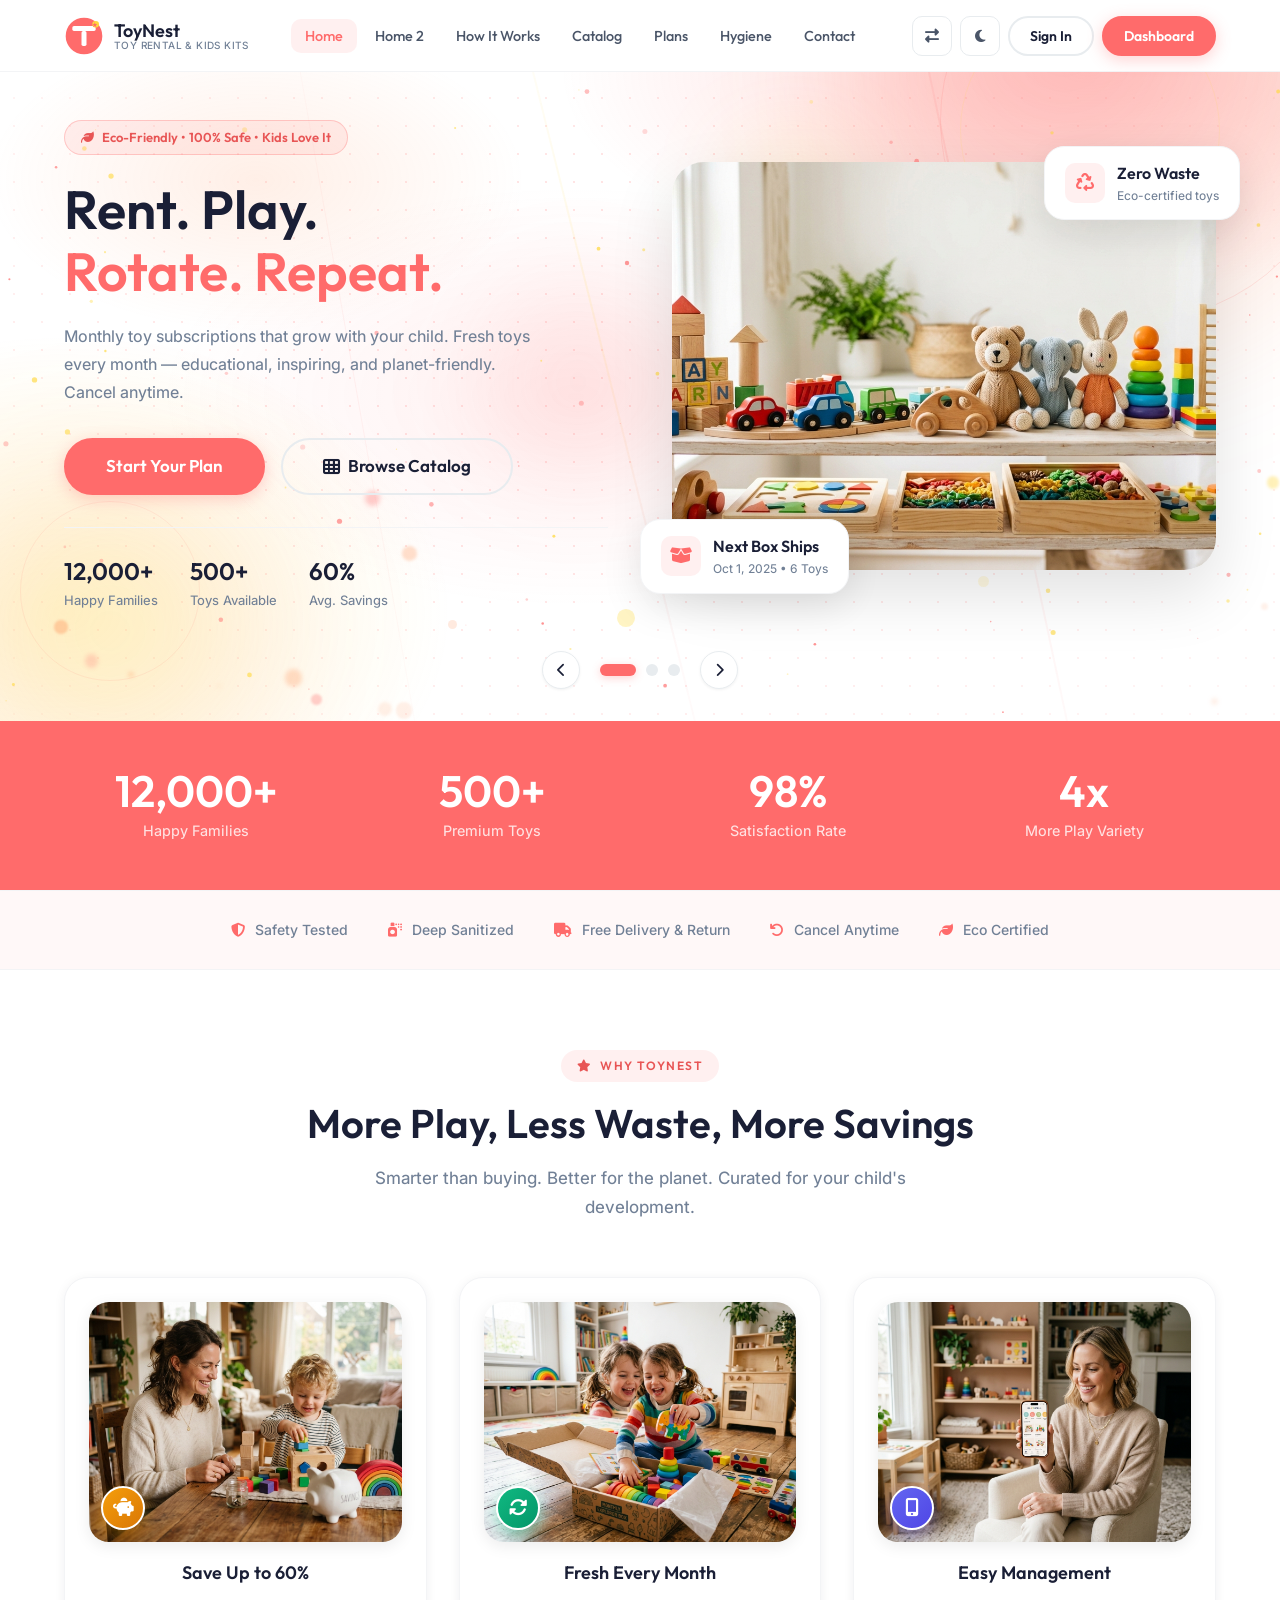
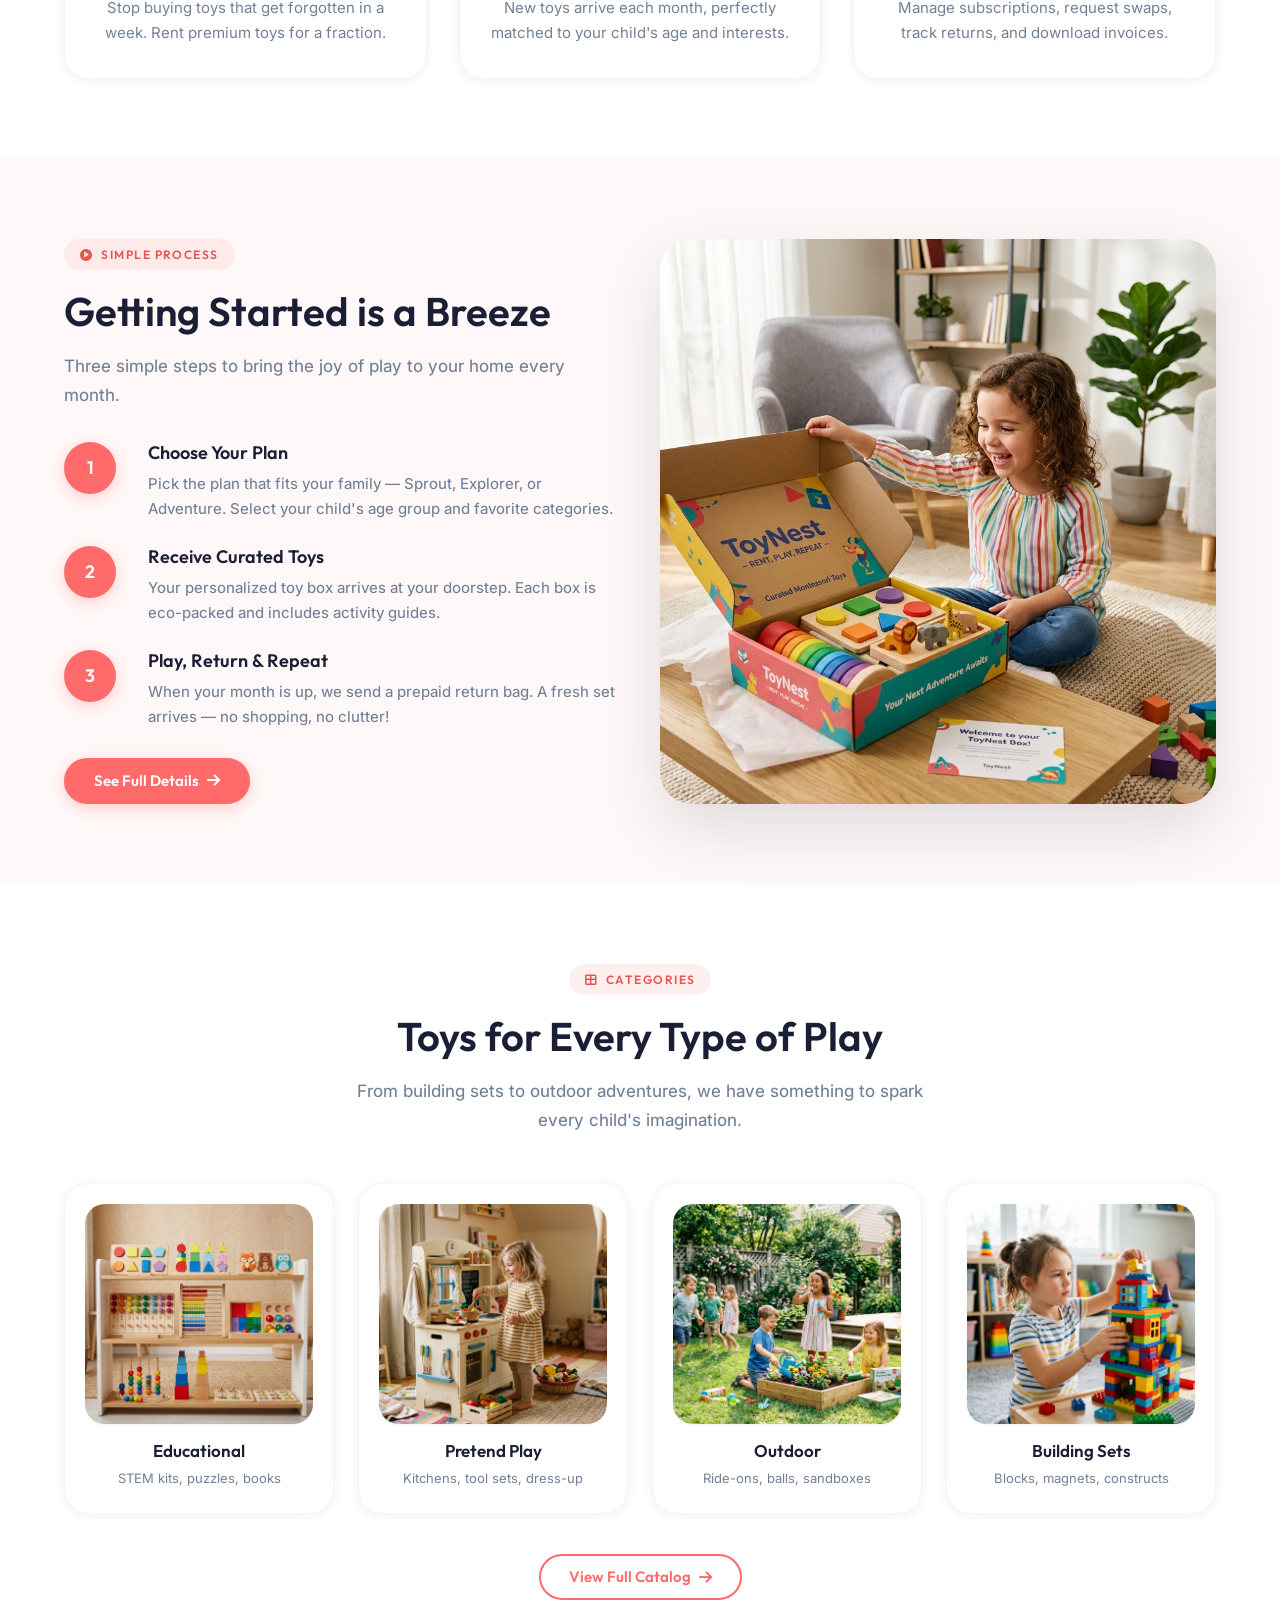
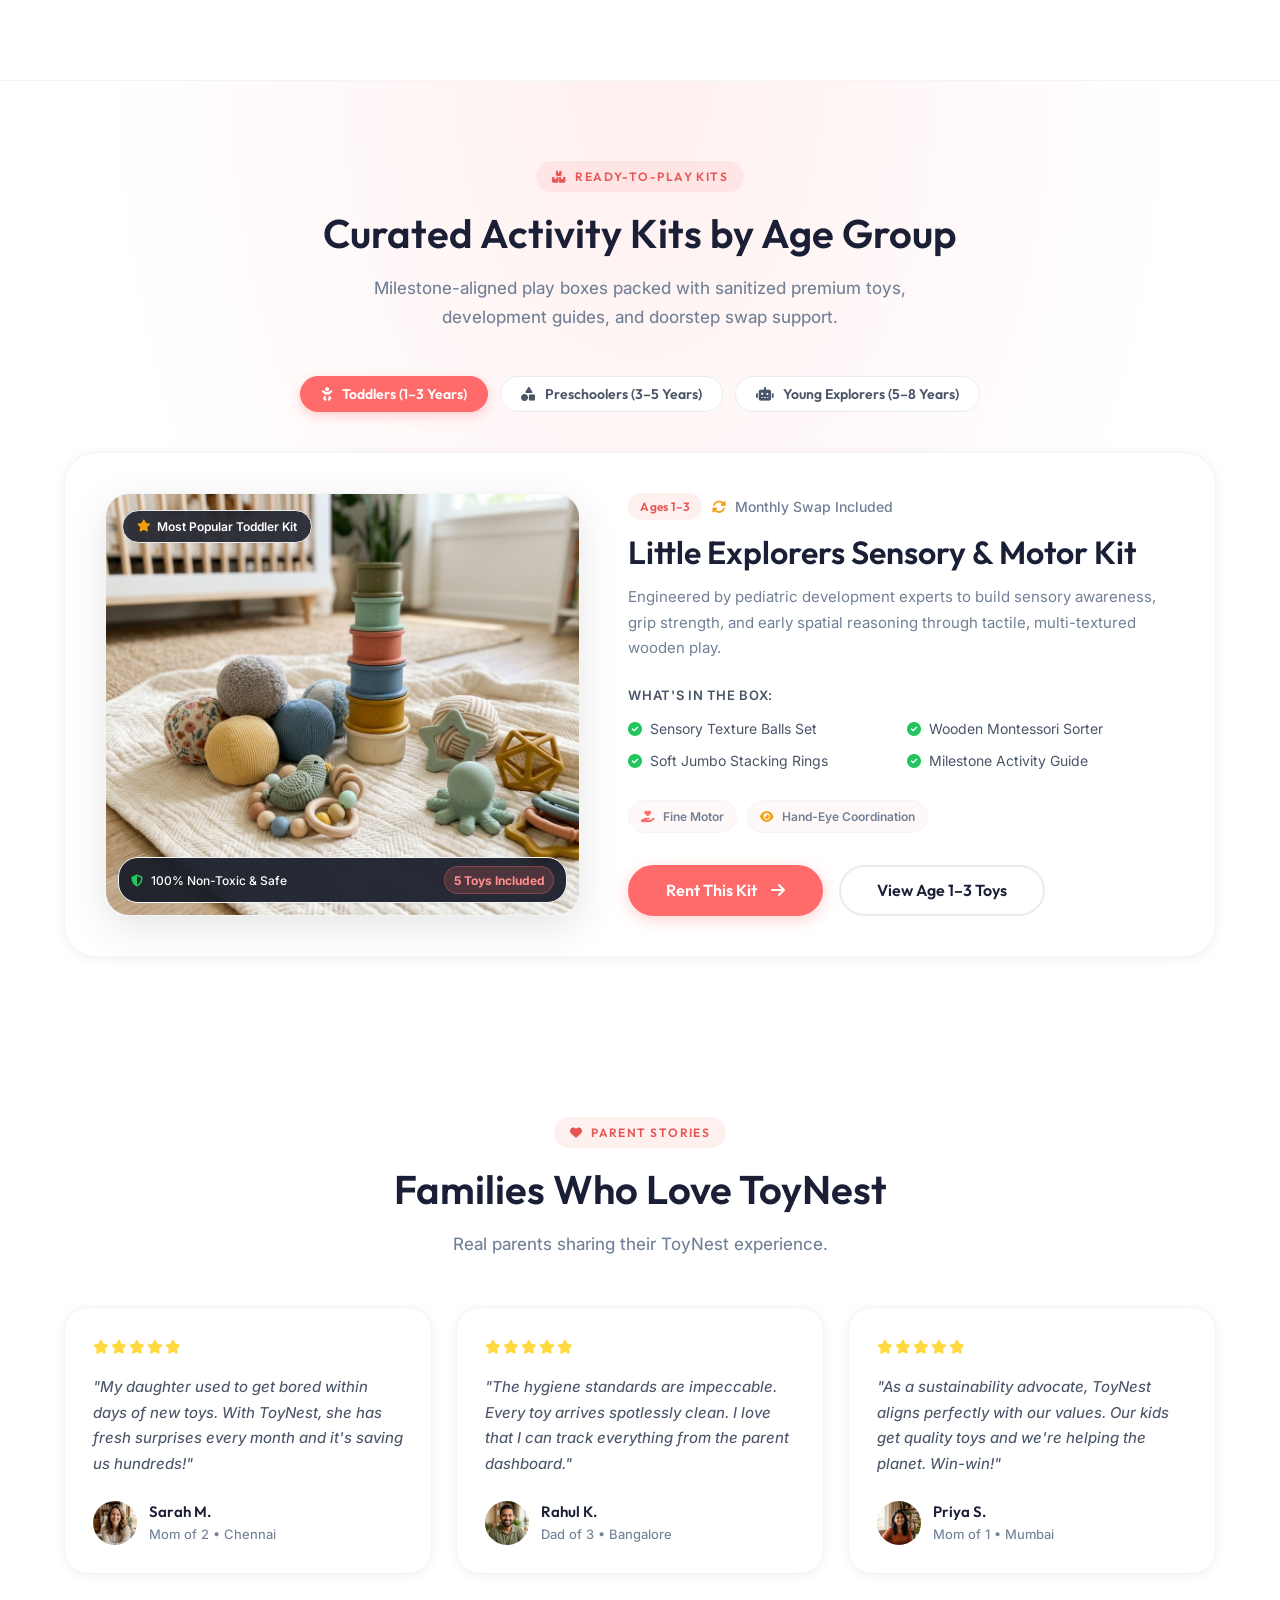
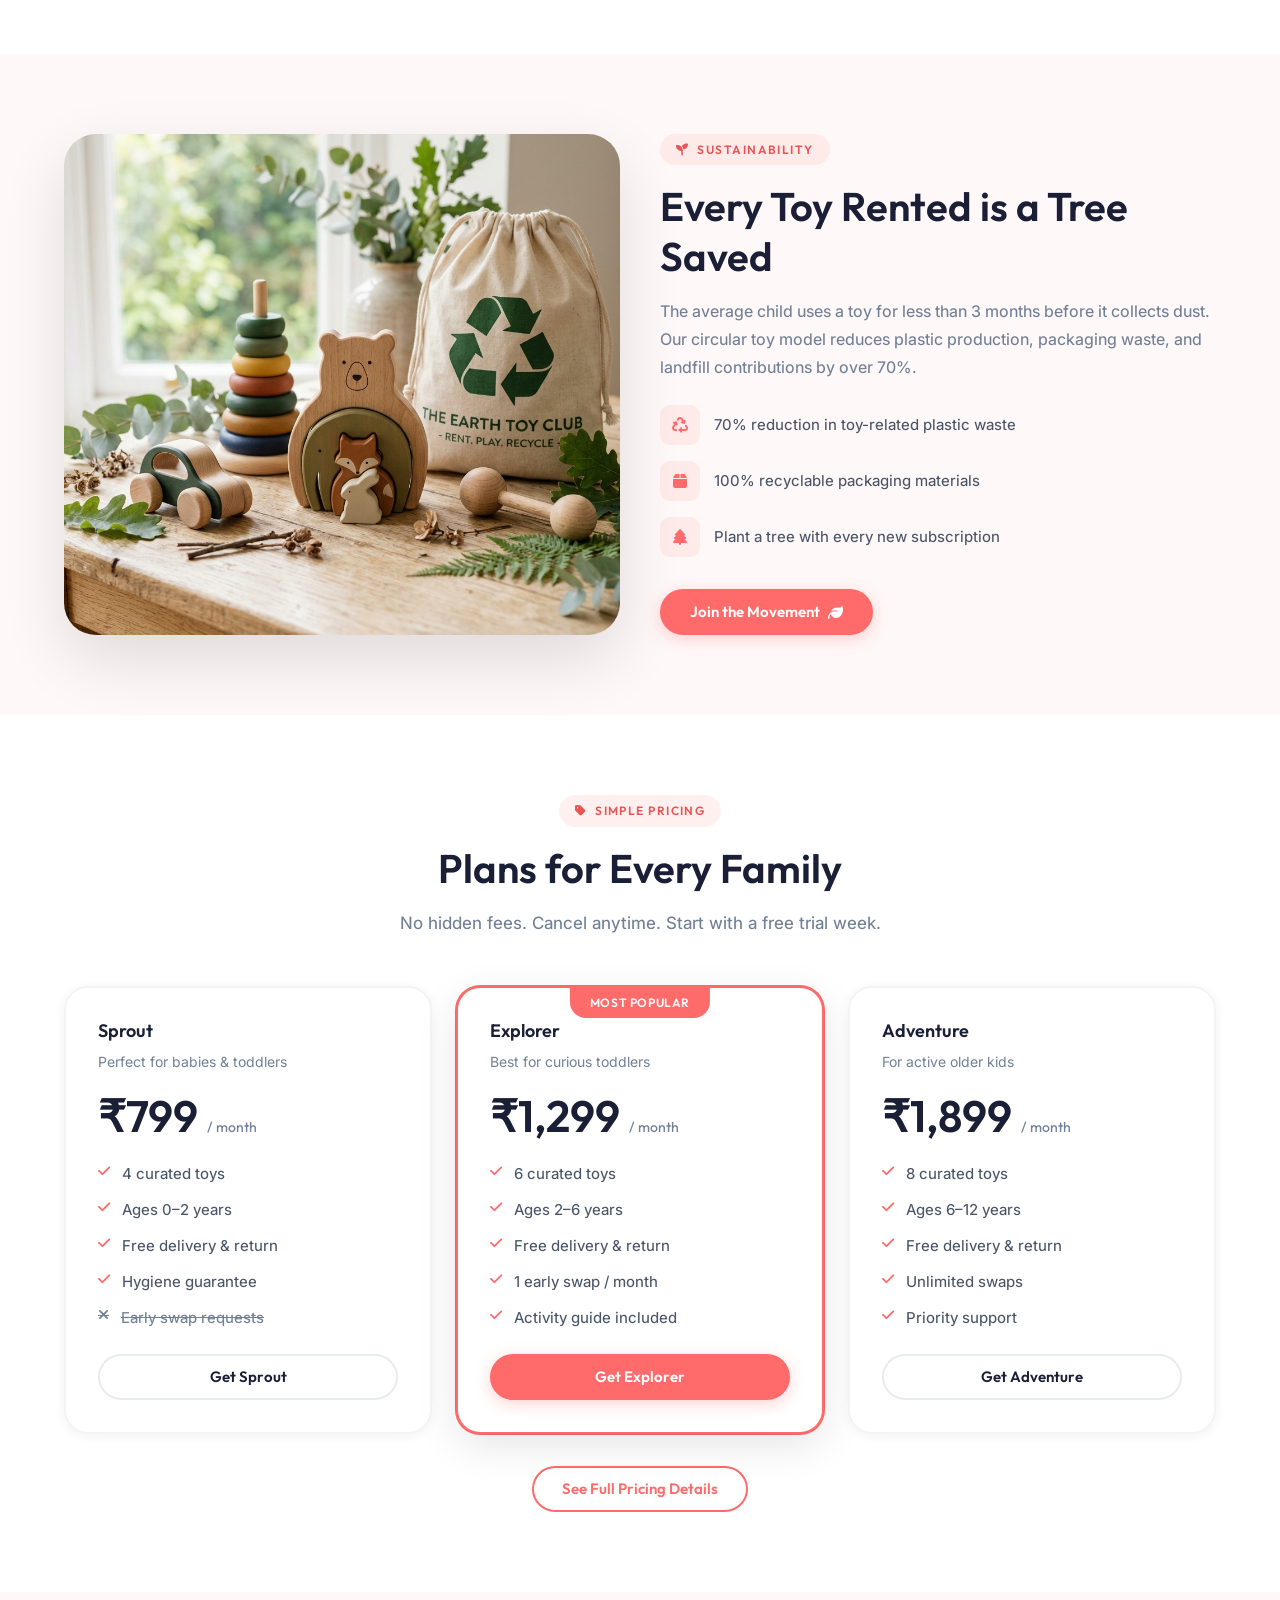
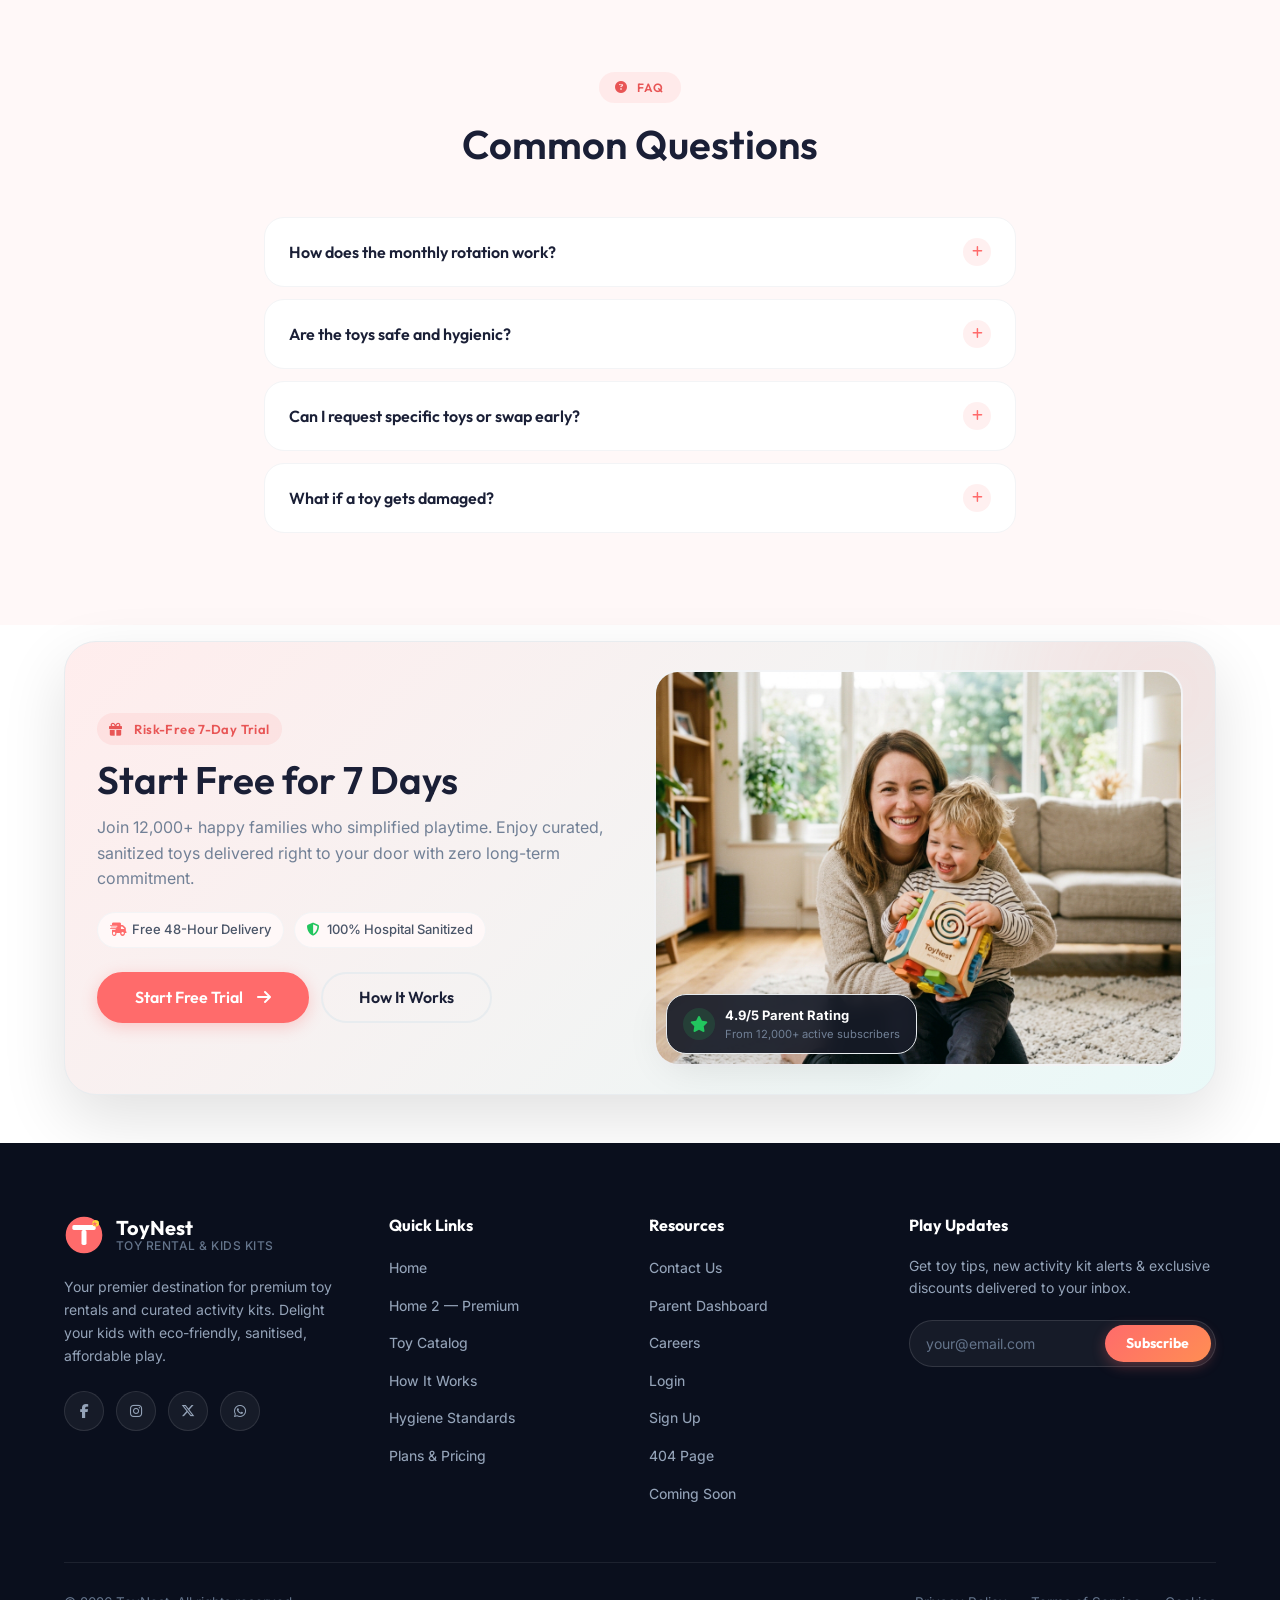
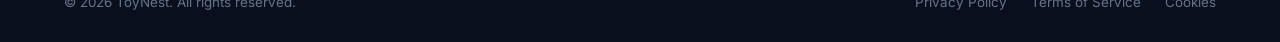
==== commit 1470d047: "feat: add new image assets and update page layouts and components" ====
--- a/index.html
+++ b/index.html
@@ -155,7 +155,7 @@
     .dark .hero-orb-1 { background:radial-gradient(circle at 40% 40%, rgba(255,107,107,0.22), rgba(255,142,83,0.10) 60%, transparent); }
 
     /* Curated Activity Kits section responsive styles */
-    .kit-panel { display:none; grid-template-columns:1fr 1.15fr; gap:3rem; align-items:center; background:var(--bg-card); border:1px solid var(--border-light); border-radius:var(--radius-3xl); padding:2.5rem; box-shadow:var(--shadow-card); transition:opacity 0.35s ease; }
+    .kit-panel { display:none; grid-template-columns:1fr 1.15fr; gap:3rem; align-items:stretch; background:var(--bg-card); border:1px solid var(--border-light); border-radius:var(--radius-3xl); padding:2.5rem; box-shadow:var(--shadow-card); transition:opacity 0.35s ease; }
     .kit-panel.active { display:grid; }
     @media (max-width: 860px) {
       .kit-panel { grid-template-columns: 1fr; gap: 2rem; padding: 1.5rem; }
@@ -168,10 +168,6 @@
 
 <!-- HERO -->
 <section class="hero" id="hero">
-  <!-- SIDE NAVIGATION ARROWS -->
-  <button class="hero-side-arrow prev" id="hero-prev" aria-label="Previous Slide"><i class="fas fa-chevron-left"></i></button>
-  <button class="hero-side-arrow next" id="hero-next" aria-label="Next Slide"><i class="fas fa-chevron-right"></i></button>
-
   <!-- VISUAL EFFECTS BACKGROUND -->
   <div class="hero-bg">
     <!-- Aurora gradient -->
@@ -355,7 +351,7 @@
               </div>
             </div>
             <div class="hero-float-card card-2">
-              <div class="card-icon"><i class="fas fa-sparkles"></i></div>
+              <div class="card-icon"><i class="fas fa-shield-virus"></i></div>
               <div class="card-text">
                 <div class="label">UV Sanitized</div>
                 <div class="sub">100% Germ-free guarantee</div>
@@ -367,13 +363,15 @@
 
     </div>
 
-    <!-- SLIDER CONTROLS (Dots) -->
+    <!-- SLIDER CONTROLS (Arrows & Dots) -->
     <div class="hero-slider-controls">
+      <button class="hero-slider-arrow prev" id="hero-prev" aria-label="Previous Slide"><i class="fas fa-chevron-left"></i></button>
       <div class="hero-slider-dots">
         <button class="hero-dot active" aria-label="Go to Slide 1" data-slide-target="0"></button>
         <button class="hero-dot" aria-label="Go to Slide 2" data-slide-target="1"></button>
         <button class="hero-dot" aria-label="Go to Slide 3" data-slide-target="2"></button>
       </div>
+      <button class="hero-slider-arrow next" id="hero-next" aria-label="Next Slide"><i class="fas fa-chevron-right"></i></button>
     </div>
   </div>
 </section>
@@ -435,34 +433,34 @@
     </div>
     <div class="grid-3" style="gap:2rem;">
       <div class="card reveal" style="padding:1.5rem 1.5rem 2rem;text-align:center;">
-        <div style="border-radius:var(--radius-xl);overflow:hidden;height:180px;margin-bottom:1.25rem;position:relative;box-shadow:var(--shadow-md);">
-          <img src="assets/images/index_why_save_money.jpg" alt="Mother and toddler saving money with wooden educational toys" style="width:100%;height:100%;object-fit:cover;">
-          <div style="position:absolute;bottom:0.75rem;left:0.75rem;width:44px;height:44px;border-radius:50%;background:linear-gradient(135deg, #F59E0B, #D97706);color:#FFFFFF;display:flex;align-items:center;justify-content:center;font-size:1.15rem;border:2.5px solid #FFFFFF;box-shadow:0 6px 16px rgba(245,158,11,0.45);">
+        <div class="feature-card-img">
+          <img src="assets/images/index_why_save_money.jpg" alt="Mother and toddler saving money with wooden educational toys">
+          <div class="feature-card-badge" style="background:linear-gradient(135deg, #F59E0B, #D97706);box-shadow:0 6px 16px rgba(245,158,11,0.45);">
             <i class="fas fa-piggy-bank"></i>
           </div>
         </div>
         <h3 style="font-size:1.125rem;margin-bottom:0.625rem;">Save Up to 60%</h3>
-        <p style="font-size:0.9375rem;color:var(--text-muted);line-height:1.7;">Stop buying toys that get forgotten in a week. Rent premium toys for a fraction of the retail price.</p>
+        <p style="font-size:0.9375rem;color:var(--text-muted);line-height:1.7;">Stop buying toys that get forgotten in a week. Rent premium toys for a fraction.</p>
       </div>
       <div class="card reveal" style="padding:1.5rem 1.5rem 2rem;text-align:center;animation-delay:0.1s;">
-        <div style="border-radius:var(--radius-xl);overflow:hidden;height:180px;margin-bottom:1.25rem;position:relative;box-shadow:var(--shadow-md);">
-          <img src="assets/images/index_why_fresh_monthly.jpg" alt="Children unpacking a new monthly toy delivery box" style="width:100%;height:100%;object-fit:cover;">
-          <div style="position:absolute;bottom:0.75rem;left:0.75rem;width:44px;height:44px;border-radius:50%;background:linear-gradient(135deg, #10B981, #059669);color:#FFFFFF;display:flex;align-items:center;justify-content:center;font-size:1.15rem;border:2.5px solid #FFFFFF;box-shadow:0 6px 16px rgba(16,185,129,0.45);">
+        <div class="feature-card-img">
+          <img src="assets/images/index_why_fresh_monthly.jpg" alt="Children unpacking a new monthly toy delivery box">
+          <div class="feature-card-badge" style="background:linear-gradient(135deg, #10B981, #059669);box-shadow:0 6px 16px rgba(16,185,129,0.45);">
             <i class="fas fa-rotate"></i>
           </div>
         </div>
         <h3 style="font-size:1.125rem;margin-bottom:0.625rem;">Fresh Every Month</h3>
-        <p style="font-size:0.9375rem;color:var(--text-muted);line-height:1.7;">New toys arrive each month, perfectly matched to your child's age and interests. Goodbye boredom!</p>
+        <p style="font-size:0.9375rem;color:var(--text-muted);line-height:1.7;">New toys arrive each month, perfectly matched to your child's age and interests.</p>
       </div>
       <div class="card reveal" style="padding:1.5rem 1.5rem 2rem;text-align:center;animation-delay:0.2s;">
-        <div style="border-radius:var(--radius-xl);overflow:hidden;height:180px;margin-bottom:1.25rem;position:relative;box-shadow:var(--shadow-md);">
-          <img src="assets/images/index_why_easy_management.jpg" alt="Parent managing subscription on mobile phone" style="width:100%;height:100%;object-fit:cover;">
-          <div style="position:absolute;bottom:0.75rem;left:0.75rem;width:44px;height:44px;border-radius:50%;background:linear-gradient(135deg, #6366F1, #4F46E5);color:#FFFFFF;display:flex;align-items:center;justify-content:center;font-size:1.15rem;border:2.5px solid #FFFFFF;box-shadow:0 6px 16px rgba(99,102,241,0.45);">
+        <div class="feature-card-img">
+          <img src="assets/images/index_why_easy_management.jpg" alt="Parent managing subscription on mobile phone">
+          <div class="feature-card-badge" style="background:linear-gradient(135deg, #6366F1, #4F46E5);box-shadow:0 6px 16px rgba(99,102,241,0.45);">
             <i class="fas fa-mobile-screen-button"></i>
           </div>
         </div>
         <h3 style="font-size:1.125rem;margin-bottom:0.625rem;">Easy Management</h3>
-        <p style="font-size:0.9375rem;color:var(--text-muted);line-height:1.7;">Manage subscriptions, request swaps, track returns, and download invoices — all from your dashboard.</p>
+        <p style="font-size:0.9375rem;color:var(--text-muted);line-height:1.7;">Manage subscriptions, request swaps, track returns, and download invoices.</p>
       </div>
     </div>
   </div>
@@ -471,12 +469,12 @@
 <!-- HOW IT WORKS TEASER -->
 <section class="section" style="background:var(--bg-surface);">
   <div class="container">
-    <div style="display:grid;grid-template-columns:1fr 1fr;gap:5rem;align-items:center;">
+    <div style="display:grid;grid-template-columns:repeat(auto-fit, minmax(300px, 1fr));gap:2.5rem;align-items:stretch;">
       <div class="reveal">
         <span class="section-label"><i class="fas fa-play-circle"></i> Simple Process</span>
         <h2 class="section-heading">Getting Started is a Breeze</h2>
-        <p class="section-sub" style="margin-bottom:2.5rem;">Three simple steps to bring the joy of play to your home every month.</p>
-        <div style="display:flex;flex-direction:column;gap:1.75rem;">
+        <p class="section-sub" style="margin-bottom:2rem;">Three simple steps to bring the joy of play to your home every month.</p>
+        <div style="display:flex;flex-direction:column;gap:1.5rem;">
           <div class="step-item" style="margin-bottom:0;">
             <div class="step-number">1</div>
             <div class="step-content">
@@ -499,11 +497,11 @@
             </div>
           </div>
         </div>
-        <a href="how-it-works.html" class="btn btn-primary" style="margin-top:2rem;" id="home-hiw-cta">See Full Details <i class="fas fa-arrow-right"></i></a>
-      </div>
-      <div class="reveal" style="animation-delay:0.2s;">
-        <div style="border-radius:var(--radius-3xl);overflow:hidden;box-shadow:var(--shadow-xl);aspect-ratio:4/5;">
-          <img src="assets/images/getting_started_steps.jpg" alt="Child opening ToyNest subscription box" style="width:100%;height:100%;object-fit:cover;">
+        <a href="how-it-works.html" class="btn btn-primary" style="margin-top:1.75rem;" id="home-hiw-cta">See Full Details <i class="fas fa-arrow-right"></i></a>
+      </div>
+      <div class="reveal" style="animation-delay:0.2s;align-self:stretch;display:flex;flex-direction:column;">
+        <div style="border-radius:var(--radius-3xl);overflow:hidden;box-shadow:var(--shadow-xl);width:100%;height:100%;min-height:420px;flex:1;">
+          <img src="assets/images/getting_started_steps.jpg" alt="Child opening ToyNest subscription box" style="width:100%;height:100%;object-fit:cover;display:block;">
         </div>
       </div>
     </div>
@@ -519,33 +517,33 @@
       <p class="section-sub">From building sets to outdoor adventures, we have something to spark every child's imagination.</p>
     </div>
     <div class="grid-4 reveal">
-      <a href="catalog.html?cat=educational" class="card" style="text-decoration:none;text-align:center;padding:1.5rem;" id="cat-educational">
-        <div style="aspect-ratio:1;border-radius:var(--radius-2xl);overflow:hidden;margin-bottom:1.25rem;">
-          <img src="assets/images/category_educational.jpg" alt="Educational toys" style="width:100%;height:100%;object-fit:cover;">
-        </div>
-        <h3 style="font-size:1rem;margin-bottom:0.375rem;">Educational</h3>
-        <p style="font-size:0.875rem;color:var(--text-muted);">STEM kits, puzzles, books</p>
+      <a href="catalog.html?cat=educational" class="card category-card" id="cat-educational">
+        <div class="category-card-img">
+          <img src="assets/images/category_educational.jpg" alt="Educational toys">
+        </div>
+        <h3 class="category-card-title">Educational</h3>
+        <p class="category-card-desc">STEM kits, puzzles, books</p>
       </a>
-      <a href="catalog.html?cat=pretend" class="card" style="text-decoration:none;text-align:center;padding:1.5rem;" id="cat-pretend">
-        <div style="aspect-ratio:1;border-radius:var(--radius-2xl);overflow:hidden;margin-bottom:1.25rem;">
-          <img src="assets/images/pretend_play_kitchen_1790218338886.jpg" alt="Pretend play toys" style="width:100%;height:100%;object-fit:cover;">
-        </div>
-        <h3 style="font-size:1rem;margin-bottom:0.375rem;">Pretend Play</h3>
-        <p style="font-size:0.875rem;color:var(--text-muted);">Kitchens, tool sets, dress-up</p>
+      <a href="catalog.html?cat=pretend" class="card category-card" id="cat-pretend">
+        <div class="category-card-img">
+          <img src="assets/images/pretend_play_kitchen_1790218338886.jpg" alt="Pretend play toys">
+        </div>
+        <h3 class="category-card-title">Pretend Play</h3>
+        <p class="category-card-desc">Kitchens, tool sets, dress-up</p>
       </a>
-      <a href="catalog.html?cat=outdoor" class="card" style="text-decoration:none;text-align:center;padding:1.5rem;" id="cat-outdoor">
-        <div style="aspect-ratio:1;border-radius:var(--radius-2xl);overflow:hidden;margin-bottom:1.25rem;">
-          <img src="assets/images/outdoor_play_kids_1790218314047.jpg" alt="Outdoor play toys" style="width:100%;height:100%;object-fit:cover;">
-        </div>
-        <h3 style="font-size:1rem;margin-bottom:0.375rem;">Outdoor</h3>
-        <p style="font-size:0.875rem;color:var(--text-muted);">Ride-ons, balls, sandboxes</p>
+      <a href="catalog.html?cat=outdoor" class="card category-card" id="cat-outdoor">
+        <div class="category-card-img">
+          <img src="assets/images/outdoor_play_kids_1790218314047.jpg" alt="Outdoor play toys">
+        </div>
+        <h3 class="category-card-title">Outdoor</h3>
+        <p class="category-card-desc">Ride-ons, balls, sandboxes</p>
       </a>
-      <a href="catalog.html?cat=building" class="card" style="text-decoration:none;text-align:center;padding:1.5rem;" id="cat-building">
-        <div style="aspect-ratio:1;border-radius:var(--radius-2xl);overflow:hidden;margin-bottom:1.25rem;">
-          <img src="assets/images/building_blocks_set_1790218370372.jpg" alt="Building set toys" style="width:100%;height:100%;object-fit:cover;">
-        </div>
-        <h3 style="font-size:1rem;margin-bottom:0.375rem;">Building Sets</h3>
-        <p style="font-size:0.875rem;color:var(--text-muted);">Blocks, magnets, constructs</p>
+      <a href="catalog.html?cat=building" class="card category-card" id="cat-building">
+        <div class="category-card-img">
+          <img src="assets/images/building_blocks_set_1790218370372.jpg" alt="Building set toys">
+        </div>
+        <h3 class="category-card-title">Building Sets</h3>
+        <p class="category-card-desc">Blocks, magnets, constructs</p>
       </a>
     </div>
     <div style="margin-top:2.5rem;display:flex;justify-content:center;align-items:center;">
@@ -575,14 +573,14 @@
       
       <!-- Panel 1: Toddler (1-3 Years) -->
       <div class="kit-panel active reveal" id="kit-toddler">
-        <div style="position:relative;border-radius:var(--radius-2xl);overflow:hidden;aspect-ratio:4/3;box-shadow:var(--shadow-lg);border:1px solid var(--border-light);">
+        <div style="position:relative;border-radius:var(--radius-2xl);overflow:hidden;height:100%;min-height:320px;box-shadow:var(--shadow-lg);border:1px solid var(--border-light);">
           <img src="assets/images/sensory_discovery_set.jpg" alt="Toddler sensory discovery activity kit" style="width:100%;height:100%;object-fit:cover;">
           <div style="position:absolute;top:1rem;left:1rem;background:rgba(22,27,39,0.85);backdrop-filter:blur(8px);border:1px solid var(--border-default);color:#fff;padding:0.35rem 0.85rem;border-radius:var(--radius-full);font-size:0.75rem;font-weight:600;display:flex;align-items:center;gap:0.4rem;">
             <i class="fas fa-star" style="color:var(--amber);"></i> Most Popular Toddler Kit
           </div>
-          <div style="position:absolute;bottom:1rem;left:1rem;right:1rem;background:rgba(22,27,39,0.88);backdrop-filter:blur(8px);border:1px solid var(--border-light);padding:0.75rem 1rem;border-radius:var(--radius-xl);display:flex;align-items:center;justify-content:space-between;color:#fff;">
-            <span style="font-size:0.8125rem;font-weight:500;"><i class="fas fa-shield-halved" style="color:var(--green);margin-right:0.35rem;"></i> 100% Non-Toxic &amp; Rounded</span>
-            <span style="font-size:0.8125rem;font-weight:600;color:var(--primary-light);">5 Toys Included</span>
+          <div style="position:absolute;bottom:0.75rem;left:0.75rem;right:0.75rem;background:rgba(22,27,39,0.92);backdrop-filter:blur(8px);border:1px solid var(--border-light);padding:0.5rem 0.75rem;border-radius:var(--radius-xl);display:flex;align-items:center;justify-content:space-between;gap:0.5rem;color:#fff;">
+            <span style="font-size:0.75rem;font-weight:500;white-space:nowrap;overflow:hidden;text-overflow:ellipsis;"><i class="fas fa-shield-halved" style="color:var(--green);margin-right:0.3rem;"></i> 100% Non-Toxic &amp; Safe</span>
+            <span style="font-size:0.75rem;font-weight:700;color:#ff8e8e;background:rgba(255,107,107,0.18);padding:0.2rem 0.55rem;border-radius:var(--radius-full);border:1px solid rgba(255,107,107,0.3);white-space:nowrap;flex-shrink:0;">5 Toys Included</span>
           </div>
         </div>
 
@@ -607,7 +605,6 @@
           <div style="display:flex;align-items:center;gap:0.625rem;margin-bottom:2rem;flex-wrap:wrap;">
             <span style="font-size:0.75rem;font-weight:600;padding:0.35rem 0.75rem;background:var(--bg-surface);border:1px solid var(--border-light);border-radius:var(--radius-full);color:var(--text-muted);"><i class="fas fa-hand-holding-heart" style="color:var(--primary);margin-right:0.3rem;"></i> Fine Motor</span>
             <span style="font-size:0.75rem;font-weight:600;padding:0.35rem 0.75rem;background:var(--bg-surface);border:1px solid var(--border-light);border-radius:var(--radius-full);color:var(--text-muted);"><i class="fas fa-eye" style="color:var(--amber);margin-right:0.3rem;"></i> Hand-Eye Coordination</span>
-            <span style="font-size:0.75rem;font-weight:600;padding:0.35rem 0.75rem;background:var(--bg-surface);border:1px solid var(--border-light);border-radius:var(--radius-full);color:var(--text-muted);"><i class="fas fa-wand-magic-sparkles" style="color:var(--purple);margin-right:0.3rem;"></i> Tactile Discovery</span>
           </div>
 
           <div style="display:flex;gap:1rem;flex-wrap:wrap;">
@@ -619,14 +616,14 @@
 
       <!-- Panel 2: Preschool (3-5 Years) -->
       <div class="kit-panel reveal" id="kit-preschool">
-        <div style="position:relative;border-radius:var(--radius-2xl);overflow:hidden;aspect-ratio:4/3;box-shadow:var(--shadow-lg);border:1px solid var(--border-light);">
-          <img src="assets/images/pretend_play_kitchen_1790218338886.jpg" alt="Preschool imaginative roleplay activity kit" style="width:100%;height:100%;object-fit:cover;">
+        <div style="position:relative;border-radius:var(--radius-2xl);overflow:hidden;height:100%;min-height:320px;box-shadow:var(--shadow-lg);border:1px solid var(--border-light);">
+          <img src="assets/images/kit_preschoolers_creators.jpg" alt="Preschool imaginative roleplay activity kit" style="width:100%;height:100%;object-fit:cover;">
           <div style="position:absolute;top:1rem;left:1rem;background:rgba(22,27,39,0.85);backdrop-filter:blur(8px);border:1px solid var(--border-default);color:#fff;padding:0.35rem 0.85rem;border-radius:var(--radius-full);font-size:0.75rem;font-weight:600;display:flex;align-items:center;gap:0.4rem;">
             <i class="fas fa-palette" style="color:var(--primary);"></i> Top Creative Pick
           </div>
-          <div style="position:absolute;bottom:1rem;left:1rem;right:1rem;background:rgba(22,27,39,0.88);backdrop-filter:blur(8px);border:1px solid var(--border-light);padding:0.75rem 1rem;border-radius:var(--radius-xl);display:flex;align-items:center;justify-content:space-between;color:#fff;">
-            <span style="font-size:0.8125rem;font-weight:500;"><i class="fas fa-leaf" style="color:var(--green);margin-right:0.35rem;"></i> Eco Wood &amp; Safe Dyes</span>
-            <span style="font-size:0.8125rem;font-weight:600;color:var(--primary-light);">6 Toys Included</span>
+          <div style="position:absolute;bottom:0.75rem;left:0.75rem;right:0.75rem;background:rgba(22,27,39,0.92);backdrop-filter:blur(8px);border:1px solid var(--border-light);padding:0.5rem 0.75rem;border-radius:var(--radius-xl);display:flex;align-items:center;justify-content:space-between;gap:0.5rem;color:#fff;">
+            <span style="font-size:0.75rem;font-weight:500;white-space:nowrap;overflow:hidden;text-overflow:ellipsis;"><i class="fas fa-leaf" style="color:var(--green);margin-right:0.3rem;"></i> Eco Wood &amp; Safe Dyes</span>
+            <span style="font-size:0.75rem;font-weight:700;color:#ff8e8e;background:rgba(255,107,107,0.18);padding:0.2rem 0.55rem;border-radius:var(--radius-full);border:1px solid rgba(255,107,107,0.3);white-space:nowrap;flex-shrink:0;">6 Toys Included</span>
           </div>
         </div>
 
@@ -663,14 +660,14 @@
 
       <!-- Panel 3: STEM (5-8 Years) -->
       <div class="kit-panel reveal" id="kit-stem">
-        <div style="position:relative;border-radius:var(--radius-2xl);overflow:hidden;aspect-ratio:4/3;box-shadow:var(--shadow-lg);border:1px solid var(--border-light);">
+        <div style="position:relative;border-radius:var(--radius-2xl);overflow:hidden;height:100%;min-height:320px;box-shadow:var(--shadow-lg);border:1px solid var(--border-light);">
           <img src="assets/images/code_play_robot.jpg" alt="STEM coding robot and science activity kit" style="width:100%;height:100%;object-fit:cover;">
           <div style="position:absolute;top:1rem;left:1rem;background:rgba(22,27,39,0.85);backdrop-filter:blur(8px);border:1px solid var(--border-default);color:#fff;padding:0.35rem 0.85rem;border-radius:var(--radius-full);font-size:0.75rem;font-weight:600;display:flex;align-items:center;gap:0.4rem;">
             <i class="fas fa-atom" style="color:var(--purple);"></i> STEM &amp; Coding Winner
           </div>
-          <div style="position:absolute;bottom:1rem;left:1rem;right:1rem;background:rgba(22,27,39,0.88);backdrop-filter:blur(8px);border:1px solid var(--border-light);padding:0.75rem 1rem;border-radius:var(--radius-xl);display:flex;align-items:center;justify-content:space-between;color:#fff;">
-            <span style="font-size:0.8125rem;font-weight:500;"><i class="fas fa-microchip" style="color:var(--purple);margin-right:0.35rem;"></i> Screen-Free Coding</span>
-            <span style="font-size:0.8125rem;font-weight:600;color:var(--primary-light);">4 Kits Included</span>
+          <div style="position:absolute;bottom:0.75rem;left:0.75rem;right:0.75rem;background:rgba(22,27,39,0.92);backdrop-filter:blur(8px);border:1px solid var(--border-light);padding:0.5rem 0.75rem;border-radius:var(--radius-xl);display:flex;align-items:center;justify-content:space-between;gap:0.5rem;color:#fff;">
+            <span style="font-size:0.75rem;font-weight:500;white-space:nowrap;overflow:hidden;text-overflow:ellipsis;"><i class="fas fa-microchip" style="color:var(--purple);margin-right:0.3rem;"></i> Screen-Free Coding</span>
+            <span style="font-size:0.75rem;font-weight:700;color:#ff8e8e;background:rgba(255,107,107,0.18);padding:0.2rem 0.55rem;border-radius:var(--radius-full);border:1px solid rgba(255,107,107,0.3);white-space:nowrap;flex-shrink:0;">4 Kits Included</span>
           </div>
         </div>
 
@@ -695,7 +692,6 @@
           <div style="display:flex;align-items:center;gap:0.625rem;margin-bottom:2rem;flex-wrap:wrap;">
             <span style="font-size:0.75rem;font-weight:600;padding:0.35rem 0.75rem;background:var(--bg-surface);border:1px solid var(--border-light);border-radius:var(--radius-full);color:var(--text-muted);"><i class="fas fa-code" style="color:var(--purple);margin-right:0.3rem;"></i> Algorithmic Thinking</span>
             <span style="font-size:0.75rem;font-weight:600;padding:0.35rem 0.75rem;background:var(--bg-surface);border:1px solid var(--border-light);border-radius:var(--radius-full);color:var(--text-muted);"><i class="fas fa-magnet" style="color:var(--primary);margin-right:0.3rem;"></i> Physics &amp; Optics</span>
-            <span style="font-size:0.75rem;font-weight:600;padding:0.35rem 0.75rem;background:var(--bg-surface);border:1px solid var(--border-light);border-radius:var(--radius-full);color:var(--text-muted);"><i class="fas fa-lightbulb" style="color:var(--amber);margin-right:0.3rem;"></i> Critical Thinking</span>
           </div>
 
           <div style="display:flex;gap:1rem;flex-wrap:wrap;">
@@ -722,7 +718,7 @@
         <div class="testimonial-stars"><i class="fas fa-star"></i><i class="fas fa-star"></i><i class="fas fa-star"></i><i class="fas fa-star"></i><i class="fas fa-star"></i></div>
         <p class="testimonial-text">"My daughter used to get bored within days of new toys. With ToyNest, she has fresh surprises every month and it's saving us hundreds!"</p>
         <div class="testimonial-author">
-          <img src="https://picsum.photos/seed/parent1/80/80" alt="Sarah M." class="testimonial-avatar">
+          <img src="assets/images/avatar_parent_sarah.jpg" alt="Sarah M." class="testimonial-avatar">
           <div class="testimonial-info">
             <div class="name">Sarah M.</div>
             <div class="role">Mom of 2 &bull; Chennai</div>
@@ -733,7 +729,7 @@
         <div class="testimonial-stars"><i class="fas fa-star"></i><i class="fas fa-star"></i><i class="fas fa-star"></i><i class="fas fa-star"></i><i class="fas fa-star"></i></div>
         <p class="testimonial-text">"The hygiene standards are impeccable. Every toy arrives spotlessly clean. I love that I can track everything from the parent dashboard."</p>
         <div class="testimonial-author">
-          <img src="https://picsum.photos/seed/parent2/80/80" alt="Rahul K." class="testimonial-avatar">
+          <img src="assets/images/avatar_parent_rahul.jpg" alt="Rahul K." class="testimonial-avatar">
           <div class="testimonial-info">
             <div class="name">Rahul K.</div>
             <div class="role">Dad of 3 &bull; Bangalore</div>
@@ -744,7 +740,7 @@
         <div class="testimonial-stars"><i class="fas fa-star"></i><i class="fas fa-star"></i><i class="fas fa-star"></i><i class="fas fa-star"></i><i class="fas fa-star"></i></div>
         <p class="testimonial-text">"As a sustainability advocate, ToyNest aligns perfectly with our values. Our kids get quality toys and we're helping the planet. Win-win!"</p>
         <div class="testimonial-author">
-          <img src="https://picsum.photos/seed/parent3/80/80" alt="Priya S." class="testimonial-avatar">
+          <img src="assets/images/avatar_parent_priya.jpg" alt="Priya S." class="testimonial-avatar">
           <div class="testimonial-info">
             <div class="name">Priya S.</div>
             <div class="role">Mom of 1 &bull; Mumbai</div>
@@ -758,10 +754,10 @@
 <!-- ECO SECTION -->
 <section class="section" style="background:var(--bg-surface);">
   <div class="container">
-    <div style="display:grid;grid-template-columns:1fr 1fr;gap:5rem;align-items:center;">
-      <div class="reveal">
-        <div style="border-radius:var(--radius-3xl);overflow:hidden;box-shadow:var(--shadow-xl);aspect-ratio:4/3;">
-          <img src="assets/images/eco_green_toys_1790218458406.jpg" alt="Eco-friendly sustainable toys" style="width:100%;height:100%;object-fit:cover;">
+    <div style="display:grid;grid-template-columns:repeat(auto-fit, minmax(300px, 1fr));gap:2.5rem;align-items:stretch;">
+      <div class="reveal" style="align-self:stretch;display:flex;flex-direction:column;">
+        <div style="border-radius:var(--radius-3xl);overflow:hidden;box-shadow:var(--shadow-xl);width:100%;height:100%;min-height:380px;flex:1;">
+          <img src="assets/images/eco_green_toys_1790218458406.jpg" alt="Eco-friendly sustainable toys" style="width:100%;height:100%;object-fit:cover;display:block;">
         </div>
       </div>
       <div class="reveal" style="animation-delay:0.2s;">
@@ -879,38 +875,38 @@
 </section>
 
 <!-- CTA -->
-<section class="section" style="padding-top:2rem;padding-bottom:5rem;">
+<section class="section" style="padding-top:1rem;padding-bottom:3rem;">
   <div class="container">
-    <div style="background:linear-gradient(135deg, rgba(255,107,107,0.12) 0%, rgba(78,205,196,0.12) 100%), var(--bg-card);border:1px solid var(--border-default);border-radius:var(--radius-3xl);padding:3.5rem 3rem;position:relative;overflow:hidden;box-shadow:var(--shadow-xl);">
+    <div style="background:linear-gradient(135deg, rgba(255,107,107,0.12) 0%, rgba(78,205,196,0.12) 100%), var(--bg-card);border:1px solid var(--border-default);border-radius:var(--radius-3xl);padding:1.75rem 2rem;position:relative;overflow:hidden;box-shadow:var(--shadow-xl);">
       <div style="position:absolute;top:-100px;right:-100px;width:300px;height:300px;background:rgba(255,107,107,0.15);filter:blur(80px);border-radius:50%;pointer-events:none;"></div>
       
-      <div style="display:grid;grid-template-columns:repeat(auto-fit, minmax(320px, 1fr));gap:3.5rem;align-items:center;position:relative;z-index:1;">
-        <div>
-          <span class="badge badge-primary" style="margin-bottom:1.25rem;font-size:0.875rem;padding:0.4rem 0.875rem;"><i class="fas fa-gift" style="margin-right:0.375rem;"></i> Risk-Free 7-Day Trial</span>
-          <h2 style="font-size:clamp(2rem,3.5vw,2.875rem);margin-bottom:1rem;color:var(--text-heading);line-height:1.2;">Start Free for 7 Days</h2>
-          <p style="font-size:1.0625rem;color:var(--text-muted);margin-bottom:1.75rem;line-height:1.6;">Join 12,000+ happy families who simplified playtime. Enjoy curated, sanitized toys delivered right to your door with zero long-term commitment.</p>
+      <div style="display:grid;grid-template-columns:repeat(auto-fit, minmax(280px, 1fr));gap:1.75rem;align-items:stretch;position:relative;z-index:1;">
+        <div style="display:flex;flex-direction:column;justify-content:center;">
+          <span class="badge badge-primary" style="margin-bottom:0.75rem;font-size:0.8125rem;padding:0.35rem 0.75rem;align-self:flex-start;"><i class="fas fa-gift" style="margin-right:0.375rem;"></i> Risk-Free 7-Day Trial</span>
+          <h2 style="font-size:clamp(1.75rem,3vw,2.5rem);margin-bottom:0.75rem;color:var(--text-heading);line-height:1.2;">Start Free for 7 Days</h2>
+          <p style="font-size:1rem;color:var(--text-muted);margin-bottom:1.25rem;line-height:1.6;">Join 12,000+ happy families who simplified playtime. Enjoy curated, sanitized toys delivered right to your door with zero long-term commitment.</p>
           
-          <div style="display:flex;flex-wrap:wrap;gap:0.75rem;margin-bottom:2.25rem;">
-            <span style="display:inline-flex;align-items:center;gap:0.5rem;padding:0.5rem 0.875rem;background:var(--bg-surface);border:1px solid var(--border-light);border-radius:var(--radius-full);font-size:0.875rem;font-weight:500;color:var(--text-body);"><i class="fas fa-truck-fast" style="color:var(--primary);"></i> Free 48-Hour Delivery</span>
-            <span style="display:inline-flex;align-items:center;gap:0.5rem;padding:0.5rem 0.875rem;background:var(--bg-surface);border:1px solid var(--border-light);border-radius:var(--radius-full);font-size:0.875rem;font-weight:500;color:var(--text-body);"><i class="fas fa-shield-halved" style="color:var(--green);"></i> 100% Hospital Sanitized</span>
-          </div>
-
-          <div style="display:flex;gap:1rem;flex-wrap:wrap;">
-            <a href="signup.html" class="btn btn-primary btn-xl" id="home-final-cta">Start Free Trial <i class="fas fa-arrow-right" style="margin-left:0.375rem;"></i></a>
-            <a href="how-it-works.html" class="btn btn-secondary btn-xl" id="home-final-hiw">How It Works</a>
-          </div>
-        </div>
-
-        <div style="position:relative;">
-          <div style="border-radius:var(--radius-2xl);overflow:hidden;box-shadow:var(--shadow-2xl);aspect-ratio:4/3;border:2px solid var(--border-light);">
+          <div style="display:flex;flex-wrap:wrap;gap:0.625rem;margin-bottom:1.5rem;">
+            <span style="display:inline-flex;align-items:center;gap:0.4rem;padding:0.4rem 0.75rem;background:var(--bg-surface);border:1px solid var(--border-light);border-radius:var(--radius-full);font-size:0.8125rem;font-weight:500;color:var(--text-body);"><i class="fas fa-truck-fast" style="color:var(--primary);"></i> Free 48-Hour Delivery</span>
+            <span style="display:inline-flex;align-items:center;gap:0.4rem;padding:0.4rem 0.75rem;background:var(--bg-surface);border:1px solid var(--border-light);border-radius:var(--radius-full);font-size:0.8125rem;font-weight:500;color:var(--text-body);"><i class="fas fa-shield-halved" style="color:var(--green);"></i> 100% Hospital Sanitized</span>
+          </div>
+
+          <div style="display:flex;gap:0.75rem;flex-wrap:wrap;">
+            <a href="signup.html" class="btn btn-primary btn-lg" id="home-final-cta">Start Free Trial <i class="fas fa-arrow-right" style="margin-left:0.375rem;"></i></a>
+            <a href="how-it-works.html" class="btn btn-secondary btn-lg" id="home-final-hiw">How It Works</a>
+          </div>
+        </div>
+
+        <div style="position:relative;display:flex;flex-direction:column;align-self:stretch;">
+          <div style="border-radius:var(--radius-2xl);overflow:hidden;box-shadow:var(--shadow-2xl);border:2px solid var(--border-light);width:100%;height:100%;min-height:280px;flex:1;">
             <img src="assets/images/index_cta_trial.jpg" alt="Mother and child with ToyNest activity toy" style="width:100%;height:100%;object-fit:cover;display:block;">
           </div>
           <!-- Floating badge overlay -->
-          <div style="position:absolute;bottom:-1rem;left:1rem;background:var(--bg-card);border:1px solid var(--border-default);padding:0.75rem 1.25rem;border-radius:var(--radius-xl);box-shadow:var(--shadow-lg);display:flex;align-items:center;gap:0.75rem;">
-            <div style="width:36px;height:36px;border-radius:50%;background:rgba(34,197,94,0.15);color:var(--green);display:flex;align-items:center;justify-content:center;font-size:1.125rem;"><i class="fas fa-star"></i></div>
+          <div style="position:absolute;bottom:0.75rem;left:0.75rem;background:rgba(22,27,39,0.92);backdrop-filter:blur(8px);border:1px solid var(--border-default);padding:0.6rem 1rem;border-radius:var(--radius-xl);box-shadow:var(--shadow-lg);display:flex;align-items:center;gap:0.625rem;">
+            <div style="width:32px;height:32px;border-radius:50%;background:rgba(34,197,94,0.15);color:var(--green);display:flex;align-items:center;justify-content:center;font-size:1rem;"><i class="fas fa-star"></i></div>
             <div>
-              <div style="font-size:0.875rem;font-weight:700;color:var(--text-heading);">4.9/5 Parent Rating</div>
-              <div style="font-size:0.75rem;color:var(--text-muted);">From 12,000+ active subscribers</div>
+              <div style="font-size:0.8125rem;font-weight:700;color:#fff;">4.9/5 Parent Rating</div>
+              <div style="font-size:0.7rem;color:var(--text-muted);">From 12,000+ active subscribers</div>
             </div>
           </div>
         </div>
--- a/style.css
+++ b/style.css
@@ -88,24 +88,43 @@
 .nav-hamburger.open span:nth-child(1){transform:translateY(7px) rotate(45deg);}
 .nav-hamburger.open span:nth-child(2){opacity:0;}
 .nav-hamburger.open span:nth-child(3){transform:translateY(-7px) rotate(-45deg);}
-.nav-mobile{display:none;position:fixed;top:var(--nav-height);left:0;right:0;background:var(--bg-body);border-bottom:1px solid var(--border-light);padding:1rem var(--container-padding) 1.5rem;z-index:999;box-shadow:var(--shadow-lg);flex-direction:column;gap:0.25rem;}
+.nav-mobile{display:none;position:fixed;top:var(--nav-height);left:0;right:0;max-height:calc(100vh - var(--nav-height));overflow-y:auto;background:var(--bg-body);border-bottom:1px solid var(--border-light);padding:1rem var(--container-padding) 1.5rem;z-index:999;box-shadow:var(--shadow-lg);flex-direction:column;gap:0.25rem;}
 .nav-mobile.open{display:flex;}
 .nav-mobile .nav-link{padding:0.75rem 1rem;display:block;border-radius:var(--radius-md);font-size:0.9375rem;}
-.nav-mobile-actions{display:flex;gap:0.75rem;margin-top:1rem;padding-top:1rem;border-top:1px solid var(--border-light);}
+.nav-mobile-toggles{display:flex;gap:0.75rem;margin-top:0.75rem;padding-top:0.75rem;border-top:1px solid var(--border-light);}
+.nav-mobile-toggles .nav-icon-btn{flex:1;width:auto;height:42px;display:flex;align-items:center;justify-content:center;gap:0.5rem;font-size:0.875rem;font-family:var(--font-heading);font-weight:500;color:var(--text-body);border-radius:var(--radius-md);background:var(--bg-card);border:1px solid var(--border-default);transition:var(--transition-fast);}
+.nav-mobile-toggles .nav-icon-btn:hover{border-color:var(--primary);color:var(--primary);}
+.dir-toggle-btn.active{border-color:var(--primary);color:var(--primary);background:var(--primary-subtle);}
+.nav-mobile-actions{display:flex;gap:0.75rem;margin-top:0.75rem;}
 .nav-mobile-actions .btn{flex:1;}
-.footer{background:var(--secondary);color:#94A3B8;padding:4rem 0 0;}
-.footer-grid{display:grid;grid-template-columns:1.5fr 1fr 1fr 1fr;gap:3rem;padding-bottom:3rem;border-bottom:1px solid rgba(255,255,255,0.08);}
-.footer-brand .brand-top{color:#F1F5F9!important;}.footer-brand .brand-bottom{color:#64748B!important;}
-.footer-brand p{font-size:0.875rem;color:#64748B;line-height:1.7;margin-top:1rem;font-weight:400;}
-.footer-col h4{font-family:var(--font-heading);font-size:0.875rem;font-weight:600;color:#F1F5F9;text-transform:uppercase;letter-spacing:0.08em;margin-bottom:1.25rem;}
-.footer-col ul{display:flex;flex-direction:column;gap:0.625rem;}
-.footer-col ul li a{font-size:0.875rem;color:#64748B;transition:var(--transition-fast);}
-.footer-col ul li a:hover{color:var(--primary);}
-.footer-bottom{padding:1.5rem 0;display:flex;align-items:center;justify-content:space-between;flex-wrap:wrap;gap:0.75rem;}
-.footer-bottom p{font-size:0.8125rem;color:#475569;font-weight:400;}
-.footer-socials{display:flex;gap:0.5rem;}
-.social-icon-btn{width:36px;height:36px;display:flex;align-items:center;justify-content:center;border-radius:var(--radius-md);background:rgba(255,255,255,0.06);border:1px solid rgba(255,255,255,0.1);color:#64748B;font-size:0.8125rem;transition:var(--transition-fast);}
-.social-icon-btn:hover{background:var(--primary);color:#fff;border-color:var(--primary);}
+.footer{background:#0A0F1D;color:#94A3B8;padding:4.5rem 0 0;position:relative;}
+.footer-grid{display:grid;grid-template-columns:1.3fr 1fr 1fr 1.4fr;gap:2.5rem;padding-bottom:3.5rem;border-bottom:1px solid rgba(255,255,255,0.08);}
+.footer-brand .nav-logo{display:inline-flex;align-items:center;gap:0.75rem;margin-bottom:1.25rem;text-decoration:none;}
+.footer-brand .brand-top{color:#FFFFFF!important;font-size:1.25rem;font-weight:700;}
+.footer-brand .brand-bottom{color:#64748B!important;font-size:0.75rem;}
+.footer-brand p{font-size:0.875rem;color:#94A3B8;line-height:1.65;margin-bottom:1.5rem;max-width:320px;font-weight:400;}
+.footer-socials{display:flex;gap:0.75rem;align-items:center;}
+.social-icon-btn{width:40px;height:40px;border-radius:50%;background:rgba(255,255,255,0.05);border:1px solid rgba(255,255,255,0.1);color:#94A3B8;font-size:0.875rem;display:inline-flex;align-items:center;justify-content:center;transition:all 0.25s ease;text-decoration:none;}
+.social-icon-btn:hover{background:rgba(255,255,255,0.12);color:#FFFFFF;border-color:rgba(255,255,255,0.25);transform:translateY(-2px);}
+.footer-col h4{font-family:var(--font-heading);font-size:1rem;font-weight:700;color:#FFFFFF;margin-bottom:1.25rem;}
+.footer-col ul{list-style:none;padding:0;margin:0;display:flex;flex-direction:column;gap:0.75rem;}
+.footer-col ul li a{font-size:0.875rem;color:#94A3B8;text-decoration:none;transition:color 0.2s ease;font-weight:450;}
+.footer-col ul li a:hover{color:#FFFFFF;}
+.newsletter-sub{font-size:0.875rem;color:#94A3B8;line-height:1.6;margin-bottom:1.25rem;font-weight:400;}
+.footer-newsletter-form{display:flex;align-items:center;background:rgba(255,255,255,0.05);border:1px solid rgba(255,255,255,0.12);border-radius:9999px;padding:4px 4px 4px 16px;transition:border-color 0.2s ease,box-shadow 0.2s ease;width:100%;max-width:380px;}
+.footer-newsletter-form:focus-within{border-color:var(--primary);box-shadow:0 0 0 2px var(--primary-glow);}
+.footer-email-input{background:transparent;border:none;outline:none;color:#FFFFFF;font-size:0.875rem;width:100%;flex:1;min-width:0;padding-right:8px;}
+.footer-email-input::placeholder{color:#64748B;}
+.btn-subscribe{background:linear-gradient(135deg,var(--primary),var(--primary-gradient-2));color:#FFFFFF;font-family:var(--font-heading);font-weight:700;font-size:0.875rem;border-radius:9999px;border:none;padding:0.6rem 1.35rem;cursor:pointer;transition:all 0.2s ease;white-space:nowrap;box-shadow:0 4px 14px var(--primary-glow);flex-shrink:0;}
+.btn-subscribe:hover{background:var(--primary-hover);transform:translateY(-1px);box-shadow:0 6px 18px var(--primary-glow);}
+.footer-bottom{padding:1.75rem 0;display:flex;align-items:center;justify-content:space-between;flex-wrap:wrap;gap:1rem;}
+.footer-bottom p{font-size:0.84rem;color:#64748B;font-weight:400;margin:0;}
+.footer-legal-links{display:flex;align-items:center;gap:1.5rem;}
+.footer-legal-links a{font-size:0.84rem;color:#64748B;text-decoration:none;transition:color 0.2s ease;}
+.footer-legal-links a:hover{color:var(--primary);}
+.back-to-top-btn{position:fixed;bottom:2rem;right:2rem;width:46px;height:46px;border-radius:50%;background:linear-gradient(135deg,var(--primary),var(--primary-gradient-2));color:#FFFFFF;border:none;display:flex;align-items:center;justify-content:center;font-size:1.125rem;box-shadow:0 4px 20px var(--primary-glow);cursor:pointer;transition:all 0.3s cubic-bezier(0.16,1,0.3,1);z-index:999;opacity:0;visibility:hidden;transform:translateY(12px);}
+.back-to-top-btn.show{opacity:1;visibility:visible;transform:translateY(0);}
+.back-to-top-btn:hover{background:var(--primary-hover);transform:translateY(-3px) scale(1.08);box-shadow:0 6px 24px var(--primary-glow);}
 .hero{min-height:auto;padding-top:calc(var(--nav-height) + 2rem);padding-bottom:1.5rem;position:relative;overflow:hidden;}
 .hero-bg{position:absolute;inset:0;z-index:0;pointer-events:none;}
 .hero-blob{position:absolute;border-radius:50%;filter:blur(80px);opacity:0.15;}
@@ -125,6 +144,7 @@
 .hero-float-card.card-1{bottom:-1.5rem;left:-2rem;animation-delay:0s;}
 .hero-float-card.card-2{top:-1rem;right:-1.5rem;animation-delay:2s;}
 .hero-float-card .card-icon{width:40px;height:40px;border-radius:var(--radius-md);background:var(--primary-subtle);display:flex;align-items:center;justify-content:center;color:var(--primary);font-size:1.125rem;flex-shrink:0;}
+.dark .hero-float-card .card-icon{background:rgba(255,107,107,0.18);color:var(--primary);}
 .hero-float-card .card-text .label{font-family:var(--font-heading);font-weight:600;font-size:1rem;color:var(--text-heading);}
 .hero-float-card .card-text .sub{font-size:0.75rem;color:var(--text-muted);font-weight:450;}
 @keyframes floatCard{0%,100%{transform:translateY(0);}50%{transform:translateY(-8px);}}
@@ -139,10 +159,11 @@
 .hero-dot:hover{background:var(--primary-hover);transform:scale(1.2);}
 .hero-dot.active{width:36px;border-radius:8px;background:var(--primary);box-shadow:0 2px 8px var(--primary-glow);}
 .hero-dot.active::after{content:'';position:absolute;top:0;left:0;height:100%;width:0%;background:rgba(255,255,255,0.45);animation:heroDotProgress 5s linear infinite;}
-@keyframes heroDotProgress{0%{width:0%;}100%{width:100%;}}
-.hero-arrow:active{transform:translateY(0);}
+.hero-slider-arrow{width:38px;height:38px;border-radius:50%;border:1.5px solid var(--border-default);background:var(--bg-card);color:var(--text-heading);display:flex;align-items:center;justify-content:center;font-size:0.875rem;cursor:pointer;transition:all 0.25s cubic-bezier(0.16, 1, 0.3, 1);box-shadow:var(--shadow-sm);}
+.hero-slider-arrow:hover{background:var(--primary);color:#FFFFFF;border-color:var(--primary);transform:scale(1.12);box-shadow:0 4px 14px var(--primary-glow);}
+.hero-slider-arrow:active{transform:scale(0.95);}
+.dark .hero-slider-arrow{background:var(--bg-card);border-color:var(--border-default);color:var(--text-heading);}
 
-/* ─── SIDE NAVIGATION ARROWS ─── */
 .hero-side-arrow{position:absolute;top:50%;transform:translateY(-50%);width:46px;height:46px;border-radius:50%;border:1.5px solid var(--border-default);background:var(--bg-card);color:var(--text-heading);display:flex;align-items:center;justify-content:center;font-size:0.9375rem;cursor:pointer;transition:all 0.25s cubic-bezier(0.16, 1, 0.3, 1);box-shadow:var(--shadow-md);z-index:20;}
 .hero-side-arrow.prev{left:1.5rem;}
 .hero-side-arrow.next{right:1.5rem;}
@@ -150,7 +171,10 @@
 .hero-side-arrow:hover{background:var(--primary);color:#FFFFFF;border-color:var(--primary);transform:translateY(-50%) scale(1.12);box-shadow:0 4px 14px var(--primary-glow);}
 .hero-side-arrow:active{transform:translateY(-50%) scale(0.95);}
 @media(max-width:768px){.hero-side-arrow.prev{left:0.75rem;}.hero-side-arrow.next{right:0.75rem;}}
-@media(max-width:480px){.hero-side-arrow{width:36px;height:36px;font-size:0.8125rem;}.hero-side-arrow.prev{left:0.375rem;}.hero-side-arrow.next{right:0.375rem;}}
+.feature-card-img{border-radius:var(--radius-xl);overflow:hidden;height:240px;margin-bottom:1.25rem;position:relative;box-shadow:var(--shadow-md);}
+.feature-card-img img{width:100%;height:100%;object-fit:cover;object-position:center 25%;transition:transform 0.5s ease;}
+.card:hover .feature-card-img img,.mag-card:hover .feature-card-img img{transform:scale(1.04);}
+.feature-card-badge{position:absolute;bottom:0.75rem;left:0.75rem;width:44px;height:44px;border-radius:50%;color:#FFFFFF;display:flex;align-items:center;justify-content:center;font-size:1.15rem;border:2.5px solid #FFFFFF;box-shadow:0 6px 16px rgba(0,0,0,0.25);z-index:2;}
 .card{background:var(--bg-card);border:1px solid var(--border-light);border-radius:var(--radius-2xl);padding:2rem;transition:var(--transition-smooth);box-shadow:var(--shadow-card);}
 .card:hover{box-shadow:var(--shadow-card-hover);transform:translateY(-4px);border-color:var(--primary-glow);}
 .card-icon-wrap{width:52px;height:52px;border-radius:var(--radius-lg);background:var(--primary-subtle);display:flex;align-items:center;justify-content:center;color:var(--primary);font-size:1.375rem;margin-bottom:1.25rem;flex-shrink:0;}
@@ -158,6 +182,12 @@
 .grid-3{display:grid;grid-template-columns:repeat(3,1fr);gap:1.5rem;}
 .grid-4{display:grid;grid-template-columns:repeat(4,1fr);gap:1.5rem;}
 .grid-auto{display:grid;grid-template-columns:repeat(auto-fit,minmax(280px,1fr));gap:1.5rem;}
+.category-card{text-decoration:none;text-align:center;padding:1.25rem 1.25rem 1.5rem;transition:var(--transition-smooth);display:flex;flex-direction:column;}
+.category-card-img{height:220px;border-radius:var(--radius-xl);overflow:hidden;margin-bottom:1rem;position:relative;box-shadow:var(--shadow-sm);}
+.category-card-img img{width:100%;height:100%;object-fit:cover;transition:transform 0.5s ease;}
+.category-card:hover .category-card-img img{transform:scale(1.06);}
+.category-card-title{font-size:1.0625rem;margin-bottom:0.375rem;color:var(--text-heading);font-weight:600;}
+.category-card-desc{font-size:0.8125rem;color:var(--text-muted);}
 .badge{display:inline-flex;align-items:center;gap:0.375rem;font-size:0.75rem;font-weight:600;font-family:var(--font-heading);padding:0.25rem 0.75rem;border-radius:var(--radius-full);letter-spacing:0.03em;}
 .badge-primary{background:var(--primary-subtle);color:var(--primary-text);}
 .badge-green{background:rgba(34,197,94,0.12);color:#16A34A;}
@@ -228,15 +258,16 @@
 .price-features li i{color:var(--primary);font-size:0.875rem;margin-top:0.15rem;flex-shrink:0;}
 .price-features li.disabled{color:var(--text-muted);text-decoration:line-through;}
 .price-features li.disabled i{color:var(--text-muted);}
-.toy-card{background:var(--bg-card);border:1px solid var(--border-light);border-radius:var(--radius-2xl);overflow:hidden;transition:var(--transition-smooth);box-shadow:var(--shadow-card);position:relative;}
+.toy-card{background:var(--bg-card);border:1px solid var(--border-light);border-radius:var(--radius-2xl);overflow:hidden;transition:var(--transition-smooth);box-shadow:var(--shadow-card);position:relative;display:flex;flex-direction:column;height:100%;box-sizing:border-box;}
 .toy-card:hover{box-shadow:var(--shadow-card-hover);transform:translateY(-4px);}
-.toy-card-img{aspect-ratio:4/3;overflow:hidden;position:relative;}
-.toy-card-img img{width:100%;height:100%;object-fit:cover;transition:transform 0.5s ease;}
+.toy-card-img{aspect-ratio:4/3;width:100%;overflow:hidden;position:relative;background:var(--bg-surface);flex-shrink:0;}
+.toy-card-img img{width:100%;height:100%;object-fit:cover;display:block;transition:transform 0.5s ease;}
 .toy-card:hover .toy-card-img img{transform:scale(1.04);}
+.toy-card-body{padding:1.25rem;display:flex;flex-direction:column;flex:1;}
 .toy-card-age{font-size:0.75rem;font-weight:600;color:var(--primary-text);background:var(--primary-subtle);padding:0.25rem 0.625rem;border-radius:var(--radius-full);display:inline-flex;align-items:center;width:fit-content;align-self:flex-start;margin-bottom:0.625rem;font-family:var(--font-heading);}
-.toy-card-title{font-family:var(--font-heading);font-weight:600;font-size:1rem;color:var(--text-heading);margin-bottom:0.375rem;}
-.toy-card-cat{font-size:0.8125rem;color:var(--text-muted);font-weight:450;margin-bottom:0.875rem;}
-.toy-card-footer{display:flex;align-items:center;justify-content:space-between;gap:0.5rem;}
+.toy-card-title{font-family:var(--font-heading);font-weight:600;font-size:1rem;color:var(--text-heading);margin-bottom:0.375rem;line-height:1.3;display:-webkit-box;-webkit-line-clamp:2;-webkit-box-orient:vertical;overflow:hidden;min-height:2.6em;}
+.toy-card-cat{font-size:0.8125rem;color:var(--text-muted);font-weight:450;margin-bottom:1rem;}
+.toy-card-footer{display:flex;align-items:center;justify-content:space-between;gap:0.5rem;margin-top:auto;padding-top:0.5rem;}
 .toy-availability{display:flex;align-items:center;gap:0.375rem;font-size:0.8125rem;font-weight:600;color:var(--green);}
 .toy-availability::before{content:'';width:7px;height:7px;background:var(--green);border-radius:50%;flex-shrink:0;}
 .filter-tabs{display:flex;flex-wrap:wrap;gap:0.5rem;margin-bottom:2rem;justify-content:center;}
@@ -311,9 +342,9 @@
 @keyframes spin-slow{from{transform:translate(-50%,-50%) rotate(0deg);}to{transform:translate(-50%,-50%) rotate(360deg);}}
 @keyframes pulse{0%,100%{opacity:1;}50%{opacity:0.5;}}
 @keyframes slideInUp{from{opacity:0;transform:translateY(20px);}to{opacity:1;transform:translateY(0);}}
-@media(max-width:1024px){.grid-4{grid-template-columns:repeat(2,1fr);}.footer-grid{grid-template-columns:1.5fr 1fr 1fr;gap:2rem;}.pricing-grid{gap:1rem;}.pricing-card.popular{transform:scale(1.02);}.hero-inner{gap:2.5rem;}.stats-grid{grid-template-columns:repeat(2,1fr);gap:1.5rem;}}
-@media(max-width:768px){:root{--container-padding:1rem;}.section{padding:3.5rem 0;}.page-hero{height:auto;min-height:340px;padding:calc(var(--nav-height) + 1.25rem) 0 2rem;}.nav-links{display:none;}.nav-actions .btn{display:none;}.nav-hamburger{display:flex;}.hero-inner{grid-template-columns:1fr;gap:2rem;text-align:center;}.hero-desc{margin:0 auto 2rem;}.hero-ctas{justify-content:center;}.hero-stats{justify-content:center;}.hero-float-card.card-1{bottom:-1rem;left:0;}.hero-float-card.card-2{top:-0.5rem;right:0;}.grid-2{grid-template-columns:1fr;}.grid-3{grid-template-columns:1fr;}.grid-4{grid-template-columns:1fr;}.pricing-grid{grid-template-columns:1fr;max-width:420px;margin:0 auto;}.pricing-card.popular{transform:none;}.footer-grid{grid-template-columns:1fr 1fr;gap:2rem;}.footer-brand{grid-column:1 / -1;}.stats-grid{grid-template-columns:repeat(2,1fr);}.timeline-step{grid-template-columns:56px 1fr;gap:1.25rem;}.auth-card{padding:2rem 1.25rem;}}
-@media(max-width:480px){:root{--container-padding:0.875rem;}.page-hero{min-height:320px;padding:calc(var(--nav-height) + 1rem) 0 1.75rem;}.hero-title{font-size:1.875rem;}.hero-float-card{display:none;}.hero-stats{flex-wrap:wrap;gap:1.25rem;}.filter-tabs{gap:0.375rem;}.filter-tab{font-size:0.8125rem;padding:0.4rem 0.875rem;}.footer-grid{grid-template-columns:1fr;}.footer-bottom{flex-direction:column;text-align:center;}.pricing-grid{max-width:100%;}.stats-grid{grid-template-columns:1fr 1fr;gap:1rem;}.step-item{flex-direction:column;gap:1rem;}.timeline-step{grid-template-columns:1fr;}.timeline-left{flex-direction:row;gap:1rem;}.timeline-line{display:none;}.auth-topbar{padding:0.75rem var(--container-padding) 0.25rem;}.auth-main{padding:0.5rem var(--container-padding) 2rem;}.countdown-grid{display:grid;grid-template-columns:repeat(4,1fr);gap:0.5rem;margin-bottom:2rem;}.countdown-item{min-width:0;padding:0.75rem 0.25rem;border-radius:var(--radius-xl);}.countdown-value{font-size:1.5rem;}.countdown-label{font-size:0.625rem;}.coming-soon-card{padding:1.5rem var(--container-padding)!important;margin:0 auto 1.75rem!important;}.coming-soon-card form{flex-direction:column;gap:0.625rem;width:100%;}.coming-soon-card .form-input{width:100%!important;text-align:center!important;}.coming-soon-card .btn{width:100%!important;justify-content:center!important;}.progress-bar-wrapper{width:100%;padding:0 var(--container-padding);}}
+@media(max-width:1024px){.nav-links{display:none;}.nav-actions{display:none;}.nav-hamburger{display:flex;}.hero-side-arrow{display:none;}.feature-card-img{height:260px;}.grid-4{grid-template-columns:repeat(2,1fr);}.footer-grid{grid-template-columns:1fr 1fr;gap:2.5rem;}.pricing-grid{gap:1rem;}.pricing-card.popular{transform:scale(1.02);}.hero-inner{gap:2.5rem;}.stats-grid{grid-template-columns:repeat(2,1fr);gap:1.5rem;}}
+@media(max-width:768px){:root{--container-padding:1rem;}.section{padding:3.5rem 0;}.page-hero{height:auto;min-height:340px;padding:calc(var(--nav-height) + 1.25rem) 0 2rem;}.feature-card-img{height:300px;}.category-card-img{height:190px;}.hero-inner{grid-template-columns:1fr;gap:2rem;text-align:center;}.hero-desc{margin:0 auto 2rem;}.hero-ctas{justify-content:center;}.hero-stats{justify-content:center;}.hero-float-card.card-1{bottom:-1rem;left:0;}.hero-float-card.card-2{top:-0.5rem;right:0;}.grid-2{grid-template-columns:1fr;}.grid-3{grid-template-columns:1fr;}.grid-4{grid-template-columns:repeat(2,1fr);gap:1rem;}.pricing-grid{grid-template-columns:1fr;max-width:420px;margin:0 auto;}.pricing-card.popular{transform:none;}.footer-grid{grid-template-columns:1fr 1fr;gap:2.5rem;text-align:left;}.footer-brand p{margin-left:0;margin-right:0;text-align:left;}.footer-socials{justify-content:flex-start;}.footer-newsletter-form{margin:0;}.footer-bottom{flex-direction:row;justify-content:space-between;align-items:center;gap:1rem;}.footer-legal-links{justify-content:flex-end;}.stats-grid{grid-template-columns:repeat(2,1fr);}.timeline-step{grid-template-columns:56px 1fr;gap:1.25rem;}.auth-card{padding:2rem 1.25rem;}.back-to-top-btn{bottom:1.25rem;right:1.25rem;width:40px;height:40px;font-size:0.9375rem;}}
+@media(max-width:480px){:root{--container-padding:0.875rem;}.page-hero{min-height:320px;padding:calc(var(--nav-height) + 1rem) 0 1.75rem;}.feature-card-img{height:220px;}.category-card-img{height:145px;}.category-card{padding:0.75rem;}.grid-2{grid-template-columns:1fr!important;gap:1.5rem!important;}.grid-4{grid-template-columns:repeat(2,1fr);gap:0.75rem;}.hero-title{font-size:1.875rem;}.hero-float-card{display:none;}.hero-stats{flex-wrap:wrap;gap:1.25rem;}.filter-tabs{gap:0.375rem;}.filter-tab{font-size:0.8125rem;padding:0.4rem 0.875rem;}.footer-grid{grid-template-columns:1fr;gap:2rem;text-align:left;}.footer-bottom{flex-direction:column;text-align:left;align-items:flex-start;}.pricing-grid{max-width:100%;}.stats-grid{grid-template-columns:1fr 1fr;gap:1rem;}.step-item{flex-direction:column;gap:1rem;}.timeline-step{grid-template-columns:1fr;}.timeline-left{flex-direction:row;gap:1rem;}.timeline-line{display:none;}.hygiene-step-card{padding:1rem!important;gap:0.875rem!important;}.hygiene-step-num{width:36px!important;height:36px!important;font-size:0.875rem!important;flex-shrink:0!important;}.auth-topbar{padding:0.75rem var(--container-padding) 0.25rem;}.auth-main{padding:0.5rem var(--container-padding) 2rem;}.countdown-grid{display:grid;grid-template-columns:repeat(4,1fr);gap:0.5rem;margin-bottom:2rem;}.countdown-item{min-width:0;padding:0.75rem 0.25rem;border-radius:var(--radius-xl);}.countdown-value{font-size:1.5rem;}.countdown-label{font-size:0.625rem;}.coming-soon-card{padding:1.5rem var(--container-padding)!important;margin:0 auto 1.75rem!important;}.coming-soon-card form{flex-direction:column;gap:0.625rem;width:100%;}.coming-soon-card .form-input{width:100%!important;text-align:center!important;}.coming-soon-card .btn{width:100%!important;justify-content:center!important;}.progress-bar-wrapper{width:100%;padding:0 var(--container-padding);}}
 .countdown-grid{display:flex;gap:1rem;justify-content:center;flex-wrap:wrap;margin-bottom:2.5rem;}
 .countdown-item{min-width:80px;text-align:center;background:var(--bg-card);border:1px solid var(--border-light);border-radius:var(--radius-2xl);padding:1.25rem 1rem;}
 .countdown-value{font-family:var(--font-heading);font-weight:600;font-size:2.25rem;color:var(--primary);line-height:1;}
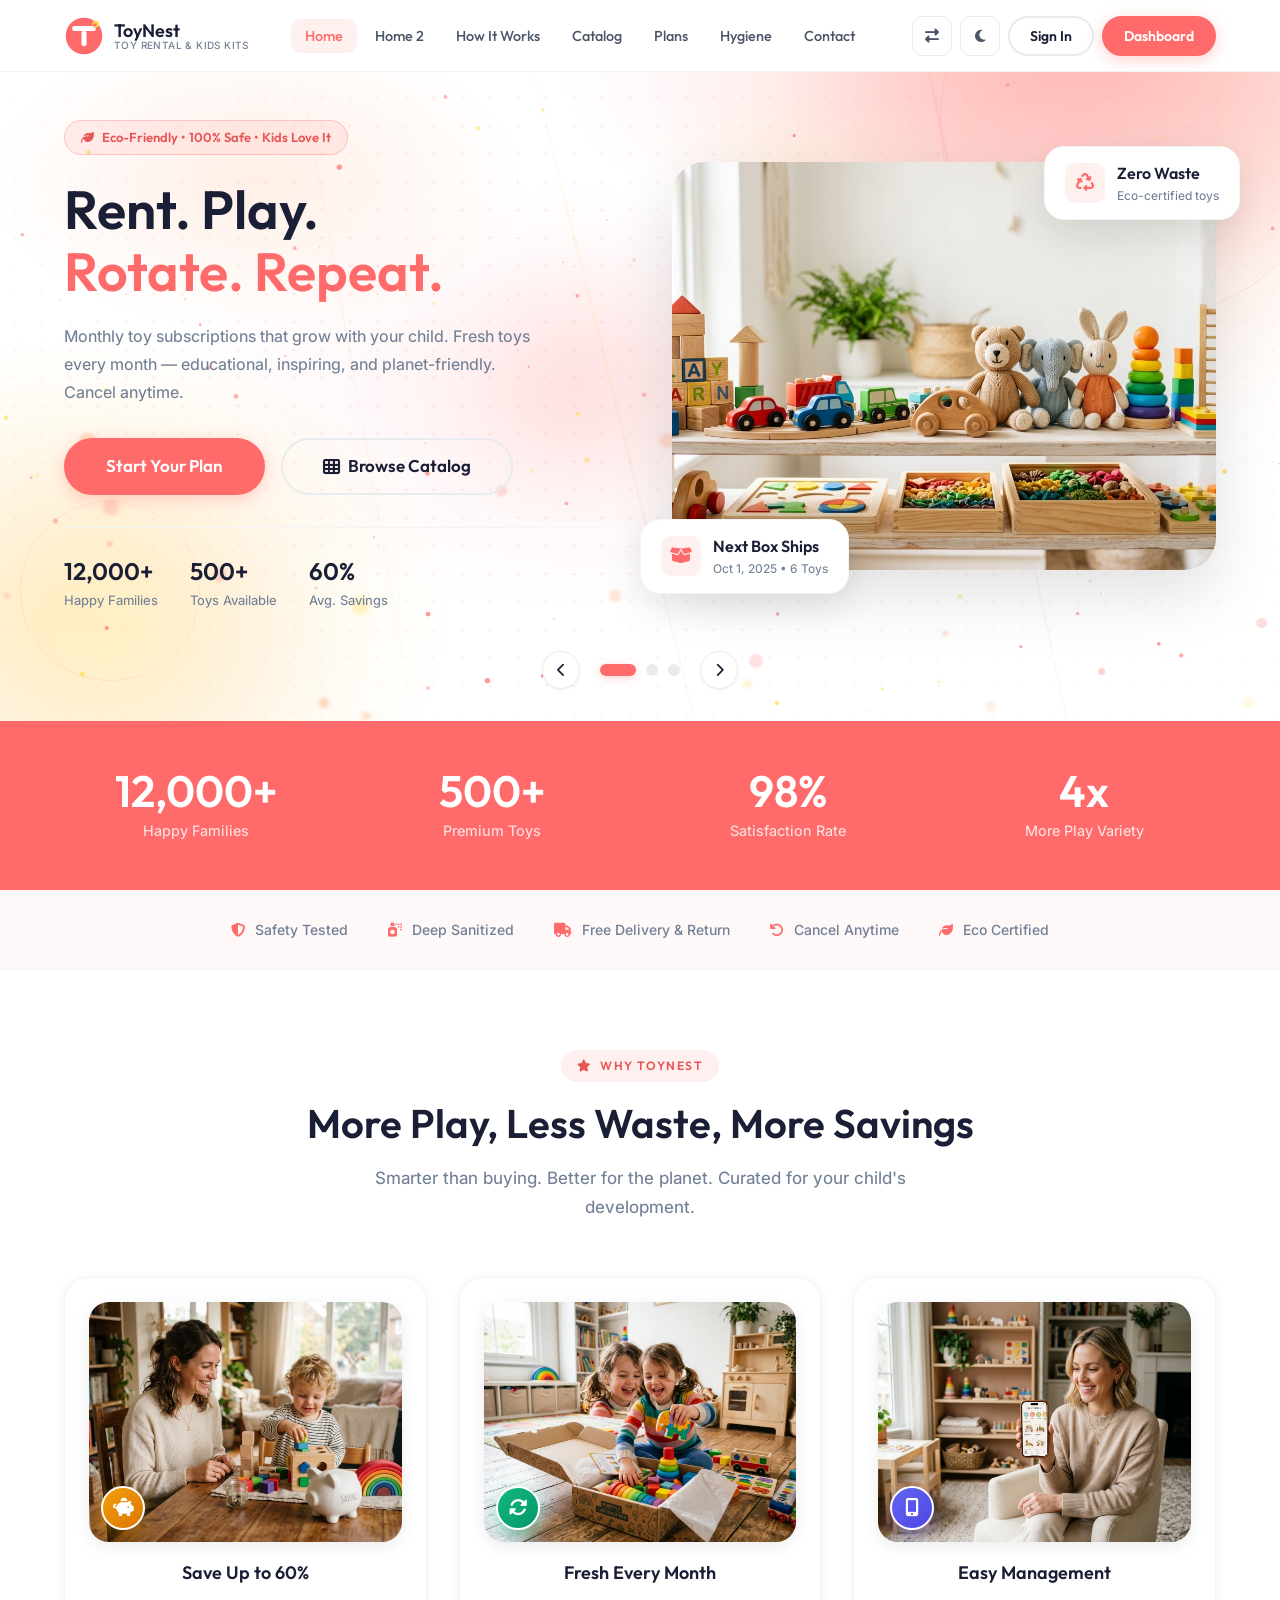
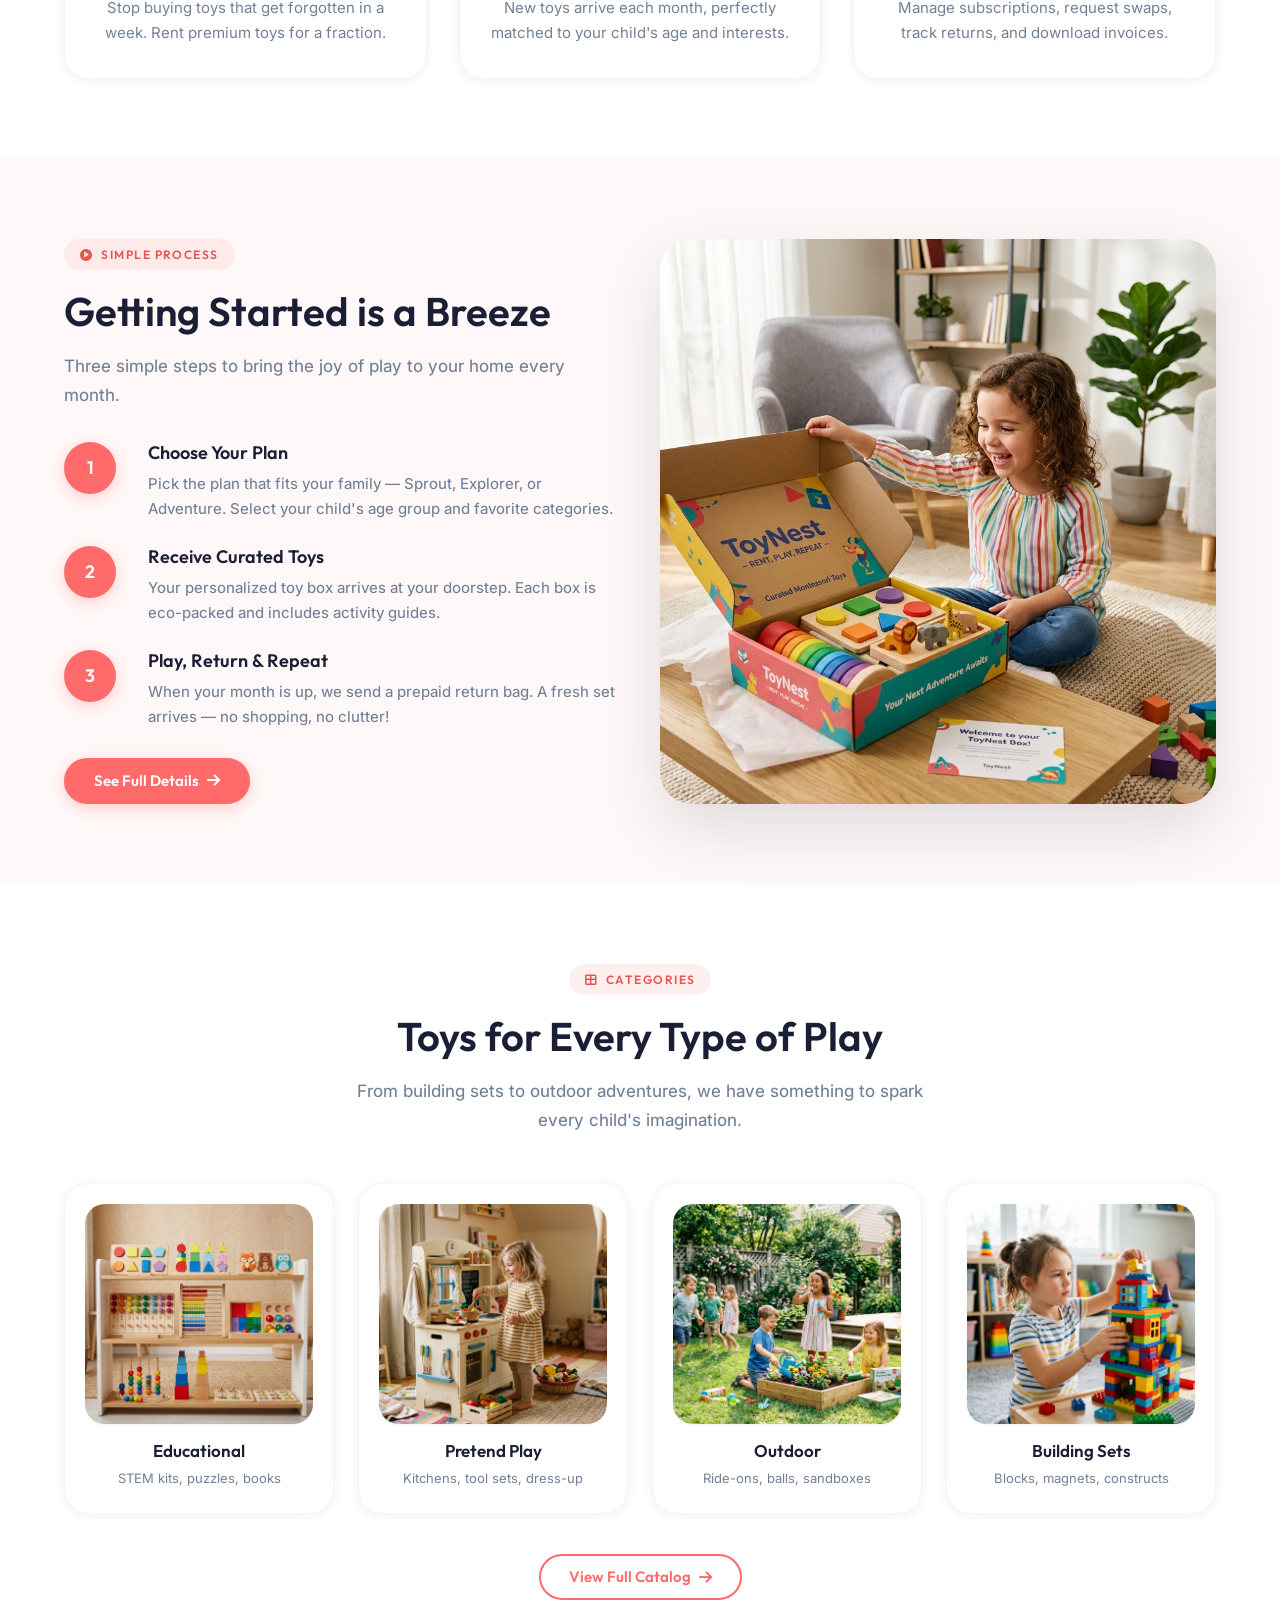
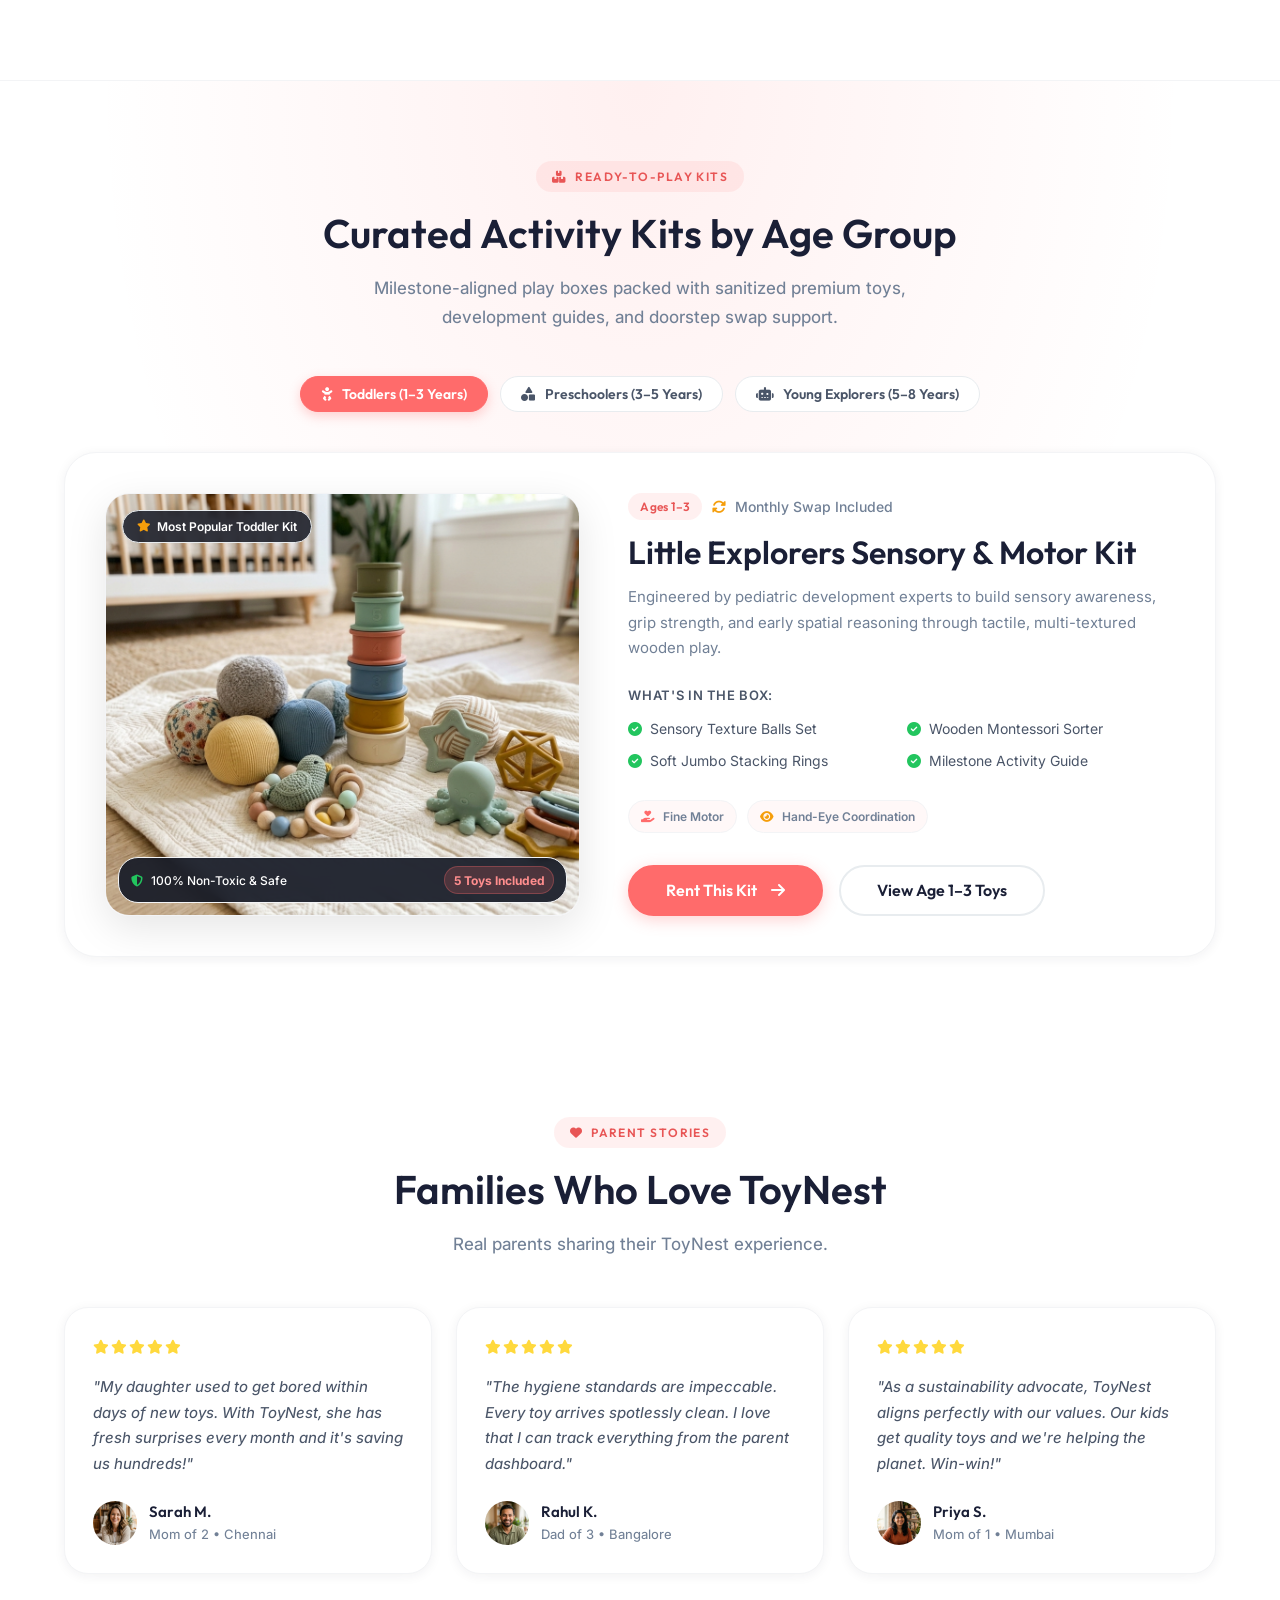
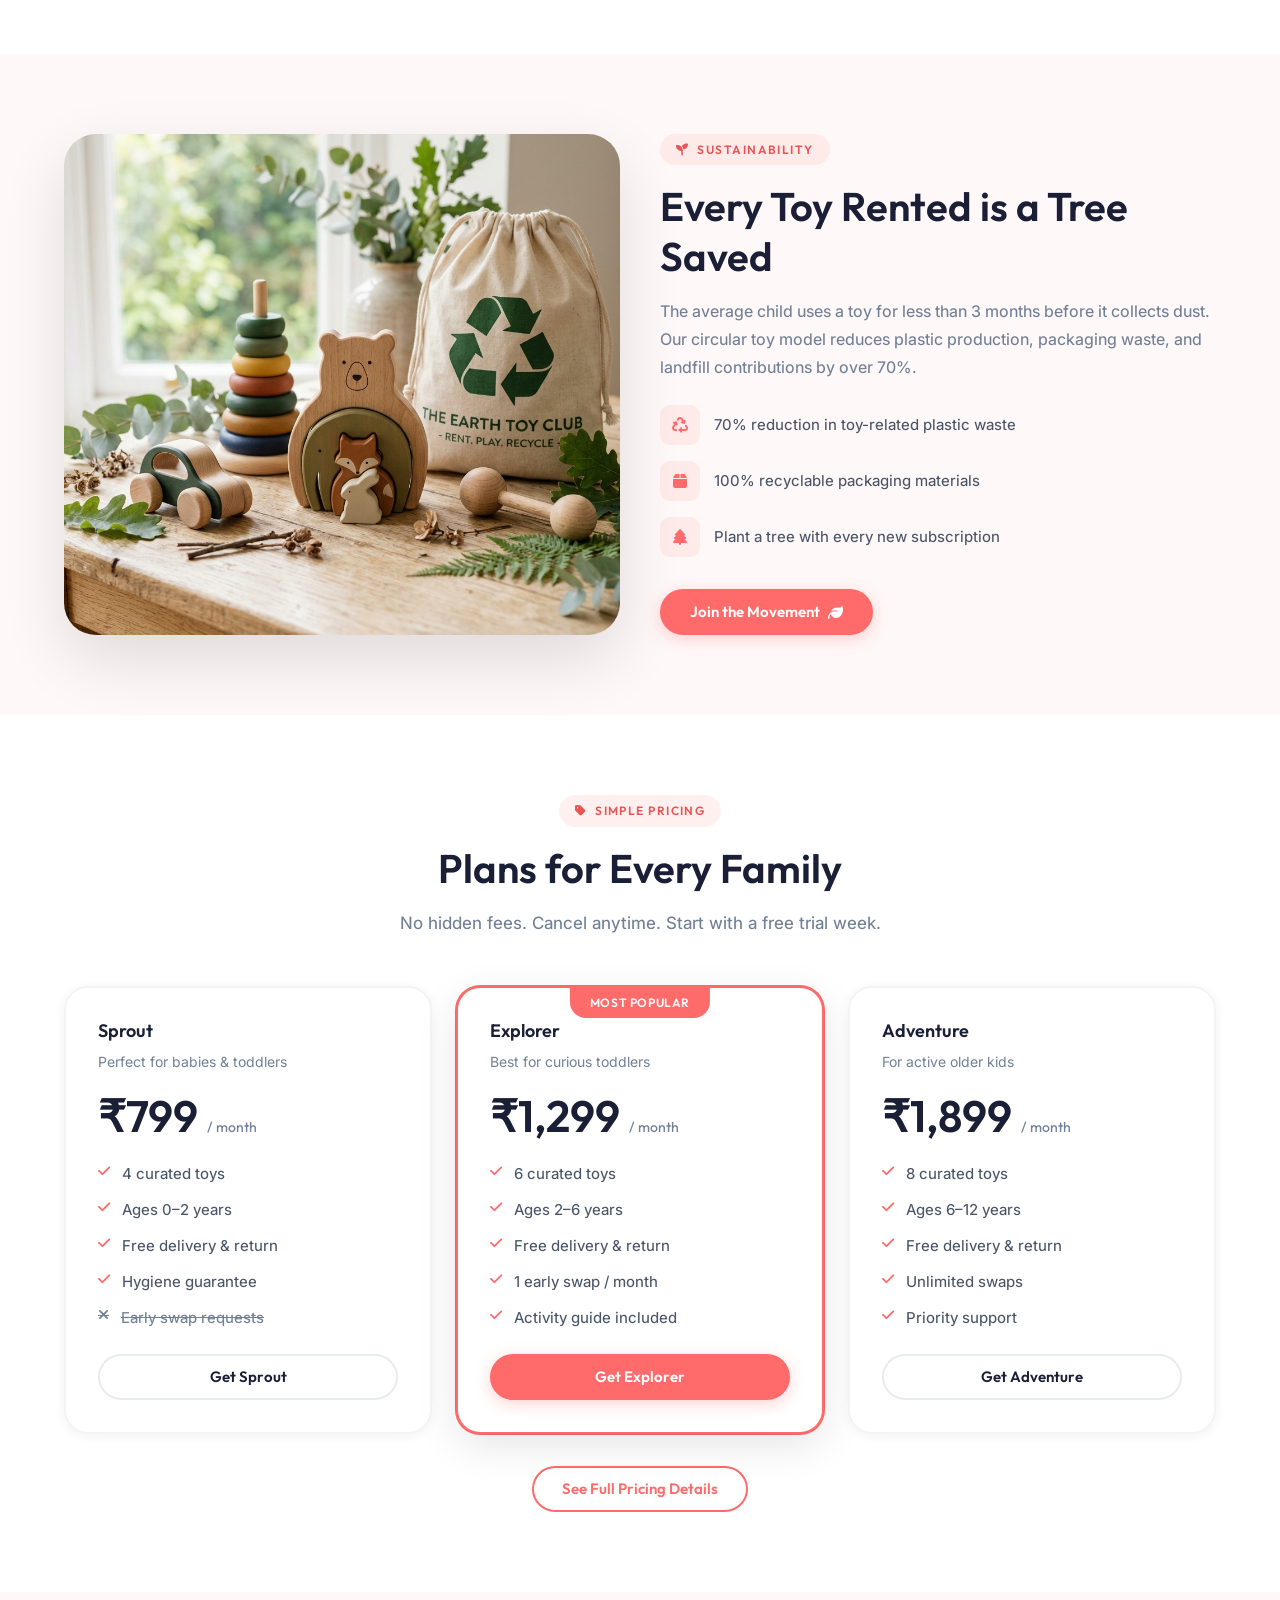
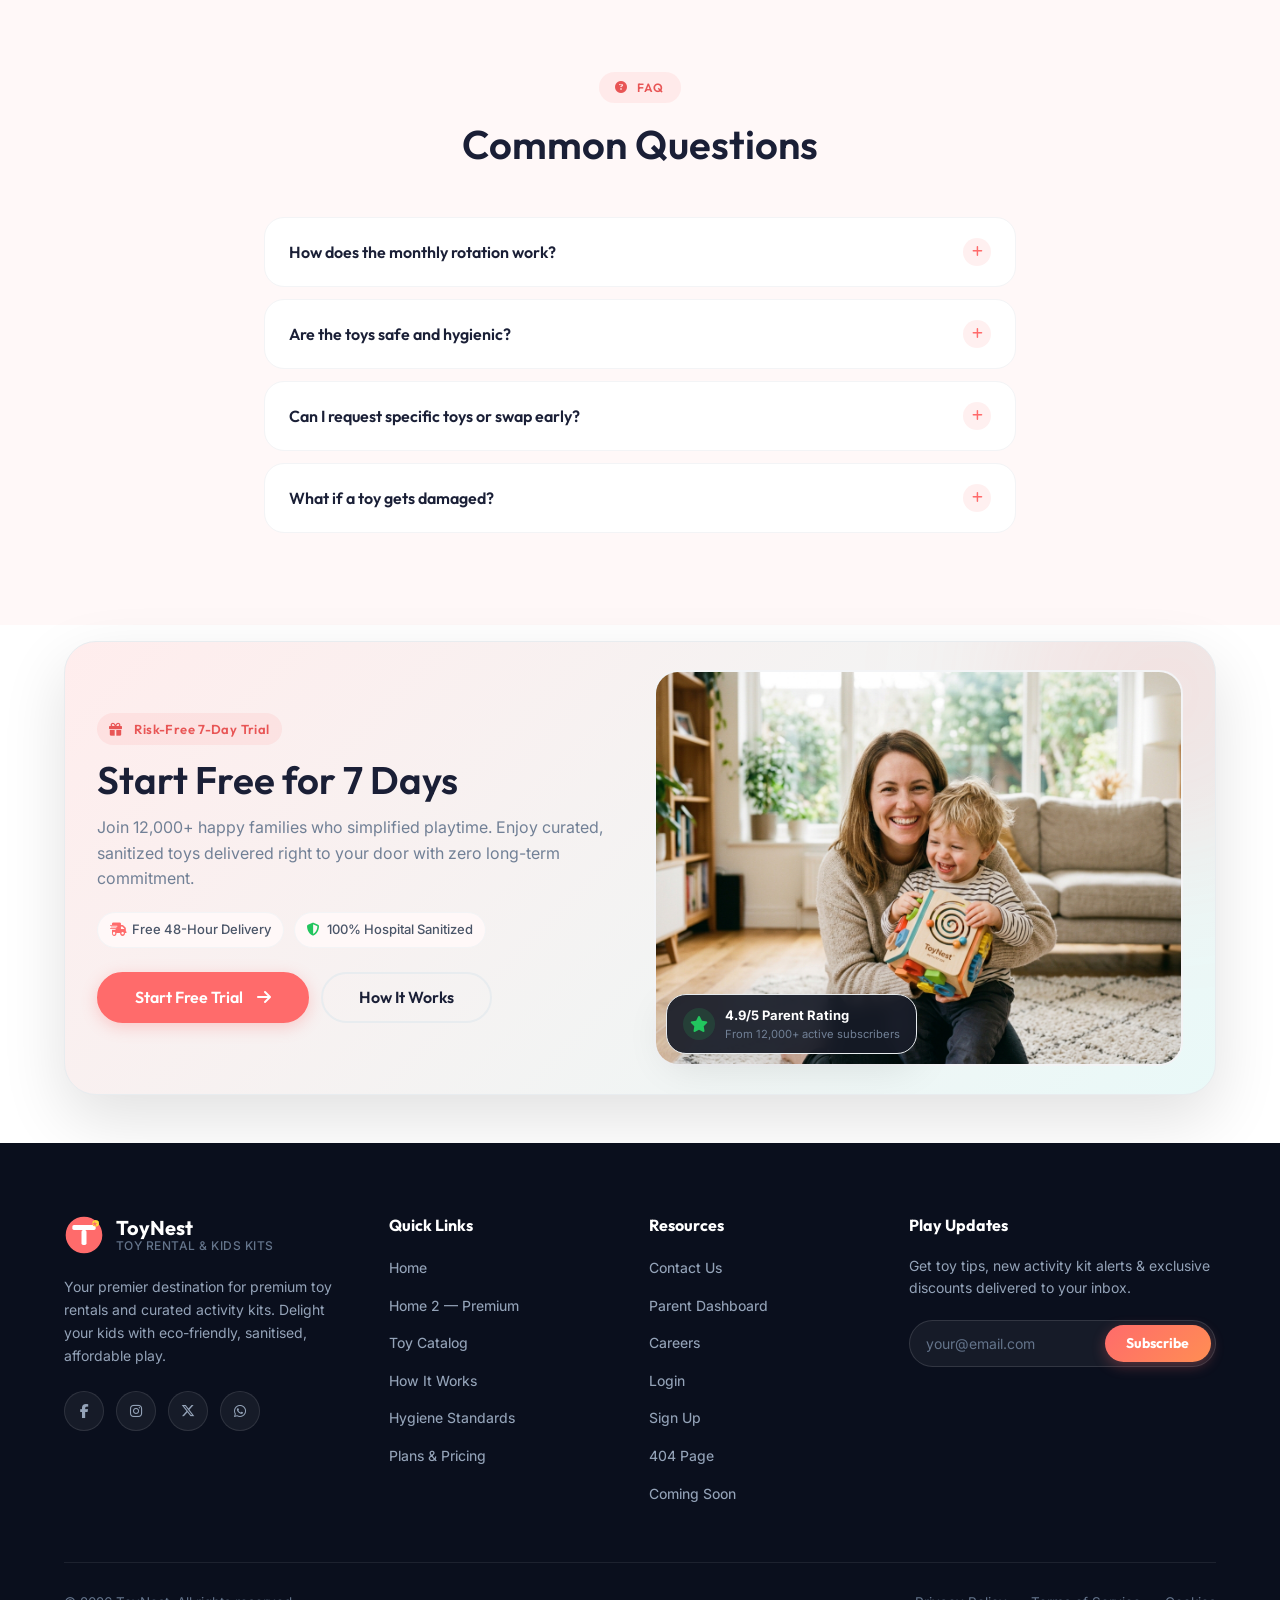
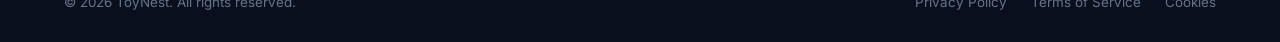
==== commit 3af80164: "refactor: wrap FAQ question text in spans and add RTL text direction support" ====
--- a/index.html
+++ b/index.html
@@ -855,19 +855,19 @@
     </div>
     <div class="reveal">
       <div class="faq-item">
-        <button class="faq-question" aria-expanded="false">How does the monthly rotation work?<span class="faq-icon"><i class="fas fa-plus"></i></span></button>
+        <button class="faq-question" aria-expanded="false"><span>How does the monthly rotation work?</span><span class="faq-icon"><i class="fas fa-plus"></i></span></button>
         <div class="faq-answer"><div class="faq-answer-inner">Each month, we ship a new set of toys tailored to your child's age group and categories you've selected. At the end of the month, we send a prepaid return bag. Simply pack the toys and leave it for pickup — no hassle!</div></div>
       </div>
       <div class="faq-item">
-        <button class="faq-question" aria-expanded="false">Are the toys safe and hygienic?<span class="faq-icon"><i class="fas fa-plus"></i></span></button>
+        <button class="faq-question" aria-expanded="false"><span>Are the toys safe and hygienic?</span><span class="faq-icon"><i class="fas fa-plus"></i></span></button>
         <div class="faq-answer"><div class="faq-answer-inner">Absolutely. Every toy goes through a rigorous 6-step cleaning and safety inspection before being shipped. We use non-toxic, hospital-grade sanitizers and UV sterilization. Damaged toys are immediately retired from our fleet.</div></div>
       </div>
       <div class="faq-item">
-        <button class="faq-question" aria-expanded="false">Can I request specific toys or swap early?<span class="faq-icon"><i class="fas fa-plus"></i></span></button>
+        <button class="faq-question" aria-expanded="false"><span>Can I request specific toys or swap early?</span><span class="faq-icon"><i class="fas fa-plus"></i></span></button>
         <div class="faq-answer"><div class="faq-answer-inner">Yes! Explorer and Adventure plan members can request early swaps directly from the parent dashboard. You can also set toy preferences and blacklist categories you don't want.</div></div>
       </div>
       <div class="faq-item">
-        <button class="faq-question" aria-expanded="false">What if a toy gets damaged?<span class="faq-icon"><i class="fas fa-plus"></i></span></button>
+        <button class="faq-question" aria-expanded="false"><span>What if a toy gets damaged?</span><span class="faq-icon"><i class="fas fa-plus"></i></span></button>
         <div class="faq-answer"><div class="faq-answer-inner">Normal wear and tear is completely covered at no extra cost. We understand that kids play hard! Intentional damage may incur a small fee, but this is assessed case-by-case with full transparency.</div></div>
       </div>
     </div>
--- a/style.css
+++ b/style.css
@@ -289,7 +289,10 @@
 .testimonial-info .role{font-size:0.8125rem;color:var(--text-muted);font-weight:450;}
 .faq-item{border:1px solid var(--border-light);border-radius:var(--radius-xl);margin-bottom:0.75rem;overflow:hidden;background:var(--bg-card);transition:var(--transition-fast);}
 .faq-item.open{border-color:var(--primary-glow);box-shadow:0 0 0 1px var(--primary-glow);}
-.faq-question{width:100%;display:flex;align-items:center;justify-content:space-between;gap:1rem;padding:1.25rem 1.5rem;background:none;border:none;cursor:pointer;font-family:var(--font-heading);font-weight:600;font-size:1rem;color:var(--text-heading);text-align:left;transition:var(--transition-fast);}
+.faq-question{width:100%;display:flex;align-items:center;justify-content:space-between;gap:1rem;padding:1.25rem 1.5rem;background:none;border:none;cursor:pointer;font-family:var(--font-heading);font-weight:600;font-size:1rem;color:var(--text-heading);text-align:left;transition:var(--transition-fast);direction:ltr;unicode-bidi:isolate;}
+.faq-question > span:first-child{flex:1;text-align:left;unicode-bidi:isolate;}
+[dir="rtl"] .faq-question{direction:rtl;text-align:right;}
+[dir="rtl"] .faq-question > span:first-child{text-align:right;}
 .faq-question:hover{color:var(--primary);}
 .faq-icon{width:28px;height:28px;border-radius:50%;background:var(--primary-subtle);color:var(--primary);display:flex;align-items:center;justify-content:center;font-size:0.75rem;flex-shrink:0;transition:var(--transition-fast);}
 .faq-item.open .faq-icon{background:var(--primary);color:#fff;transform:rotate(45deg);}
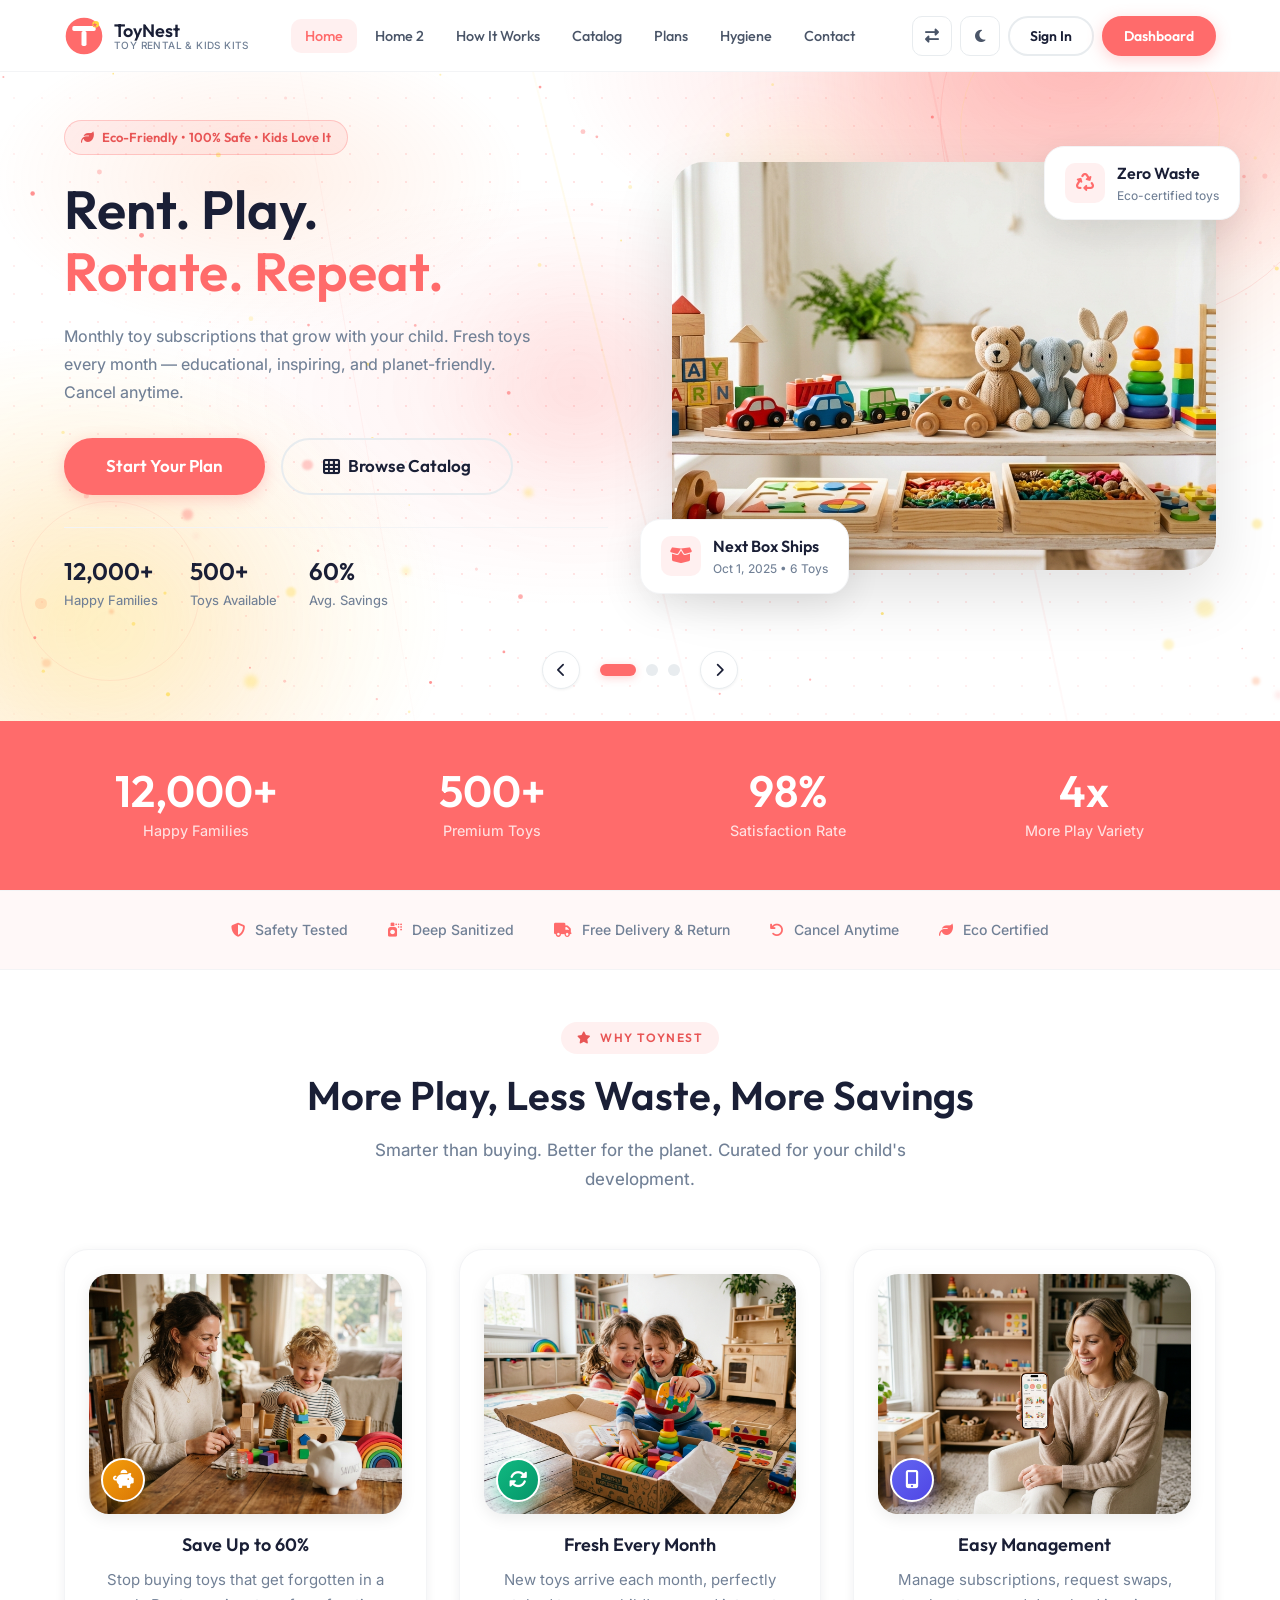
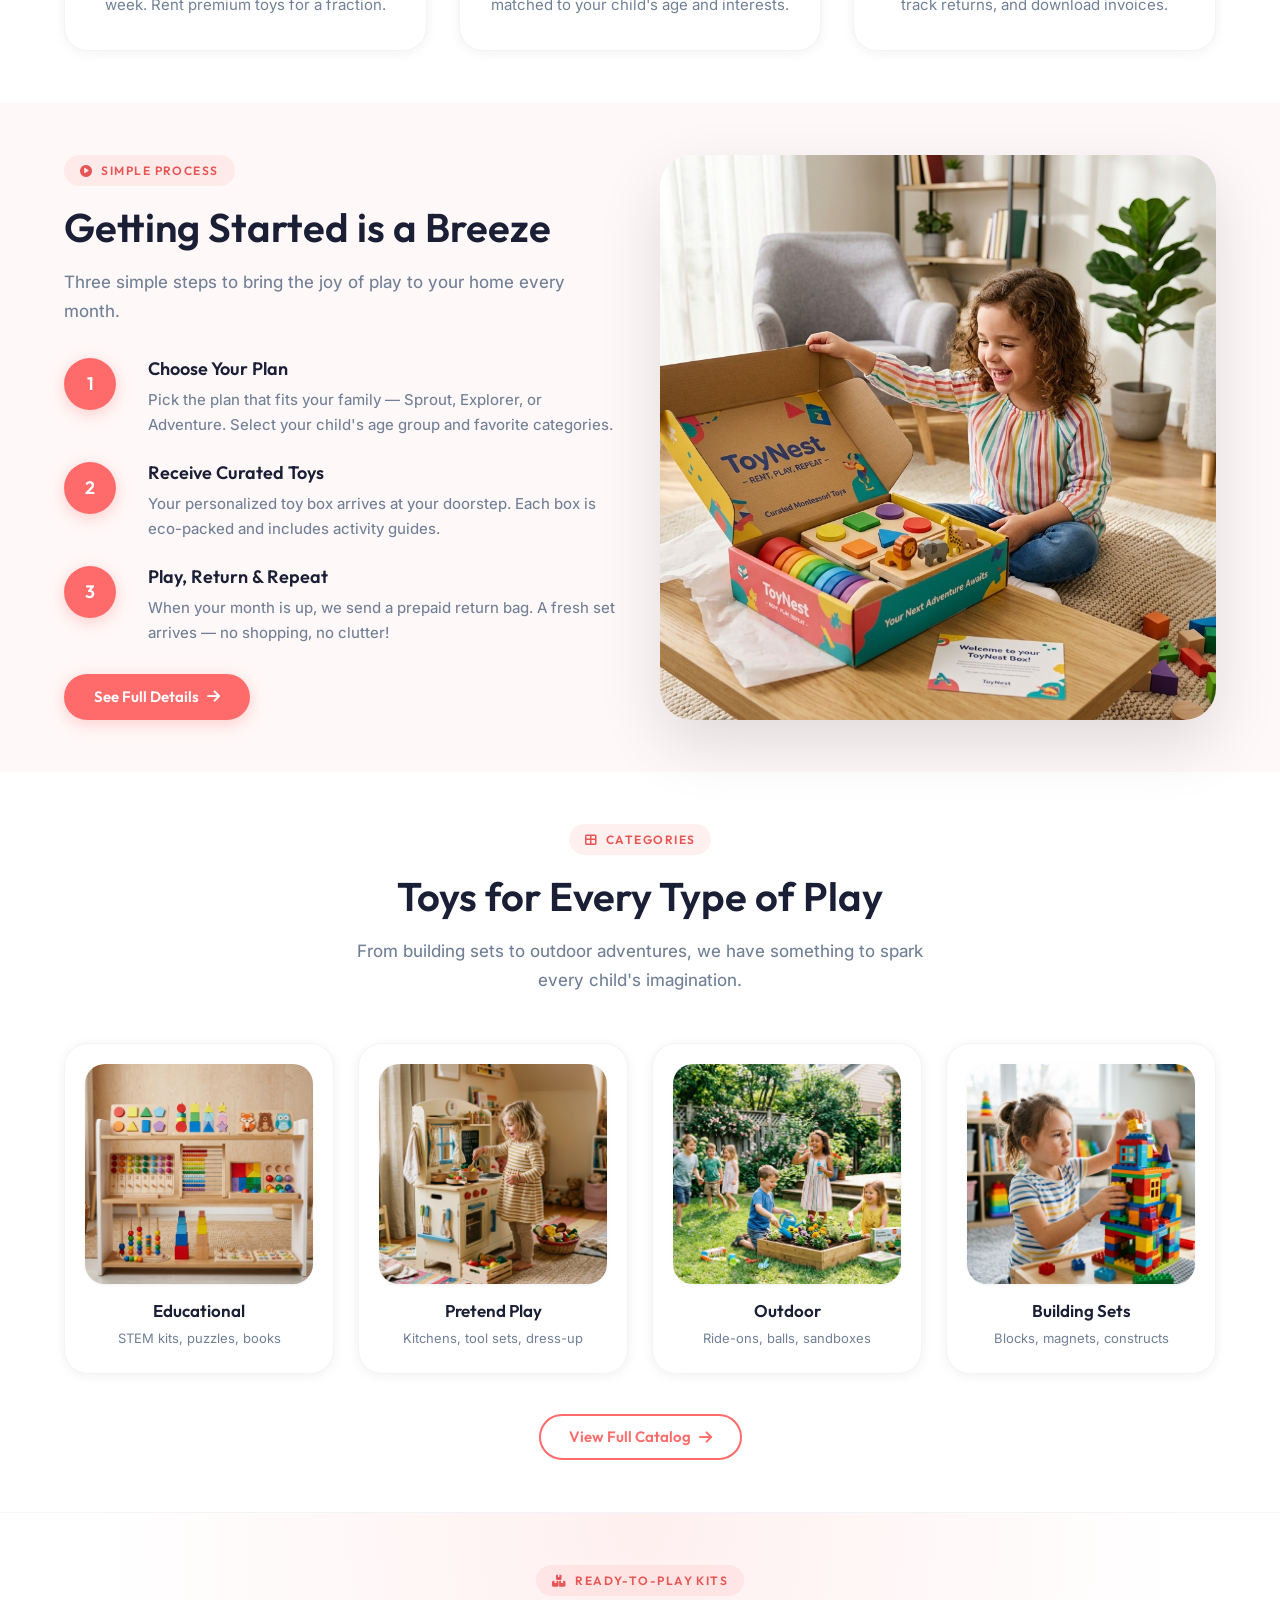
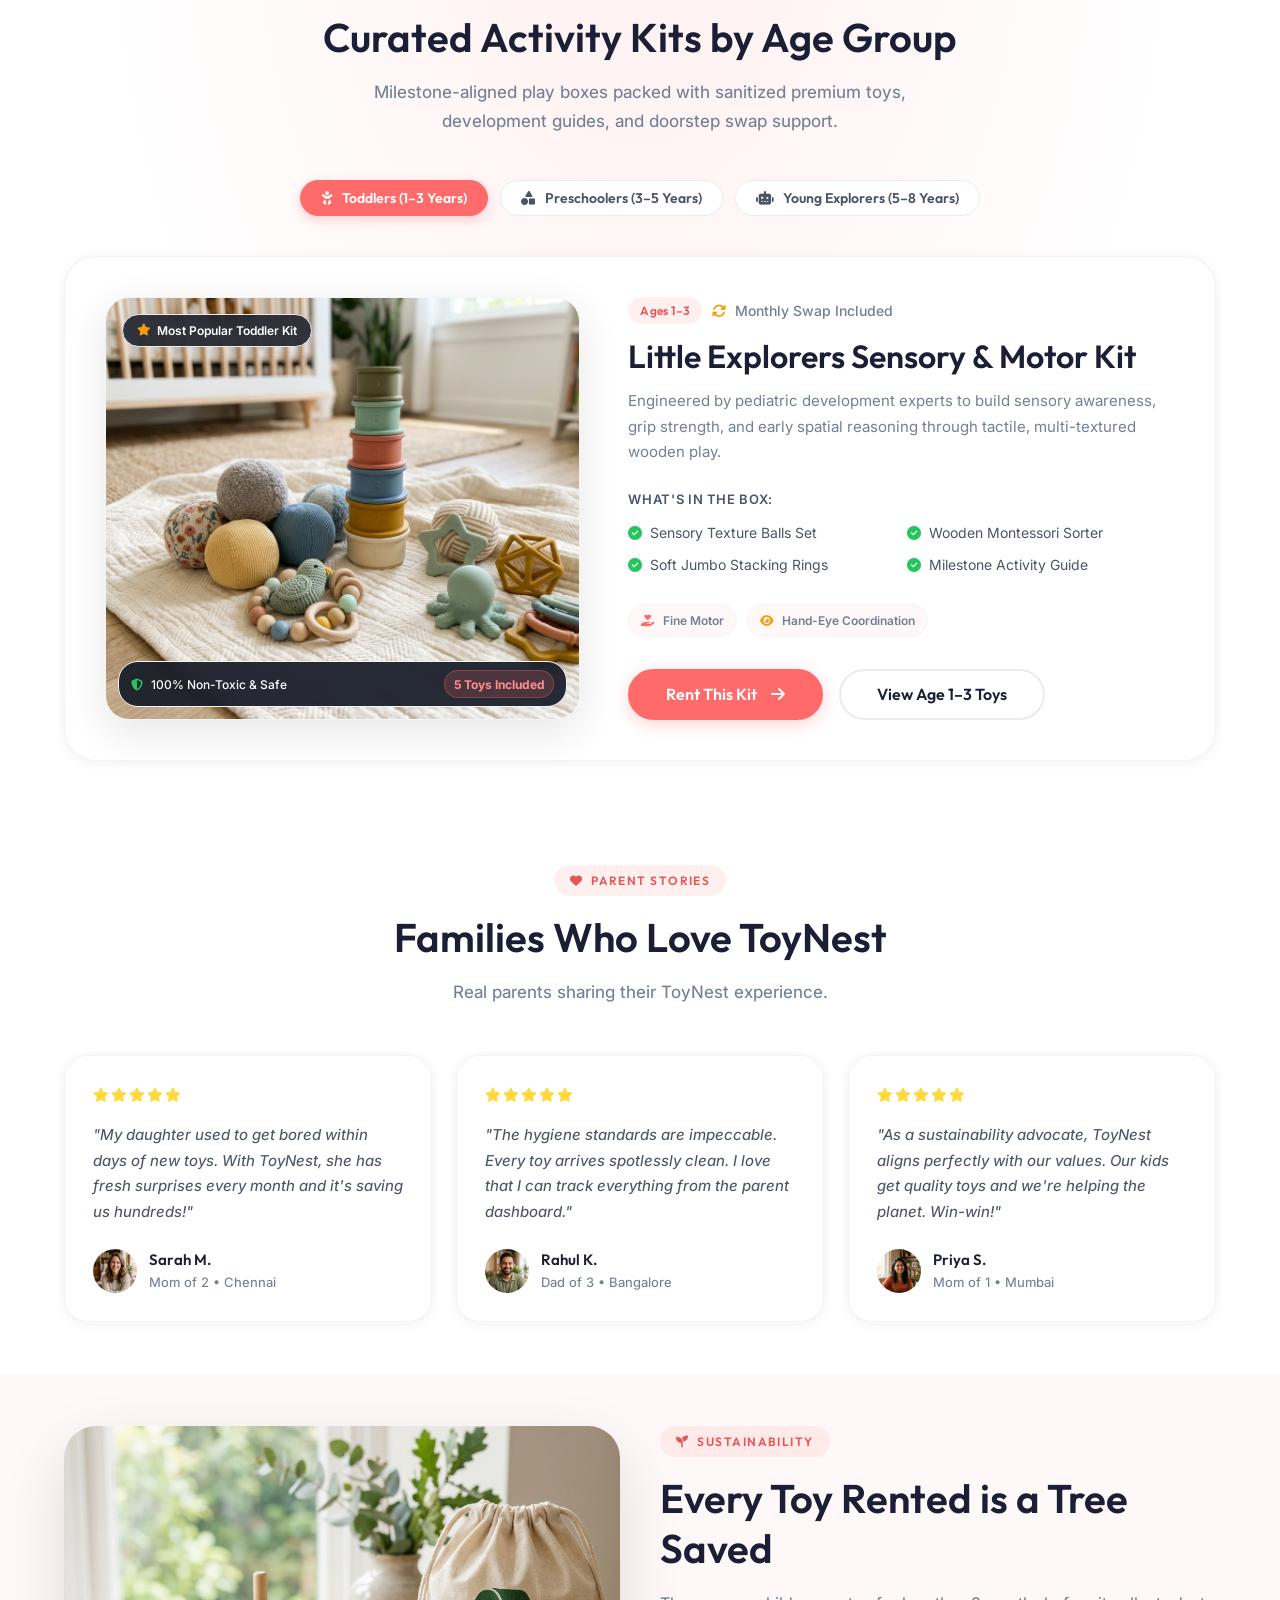
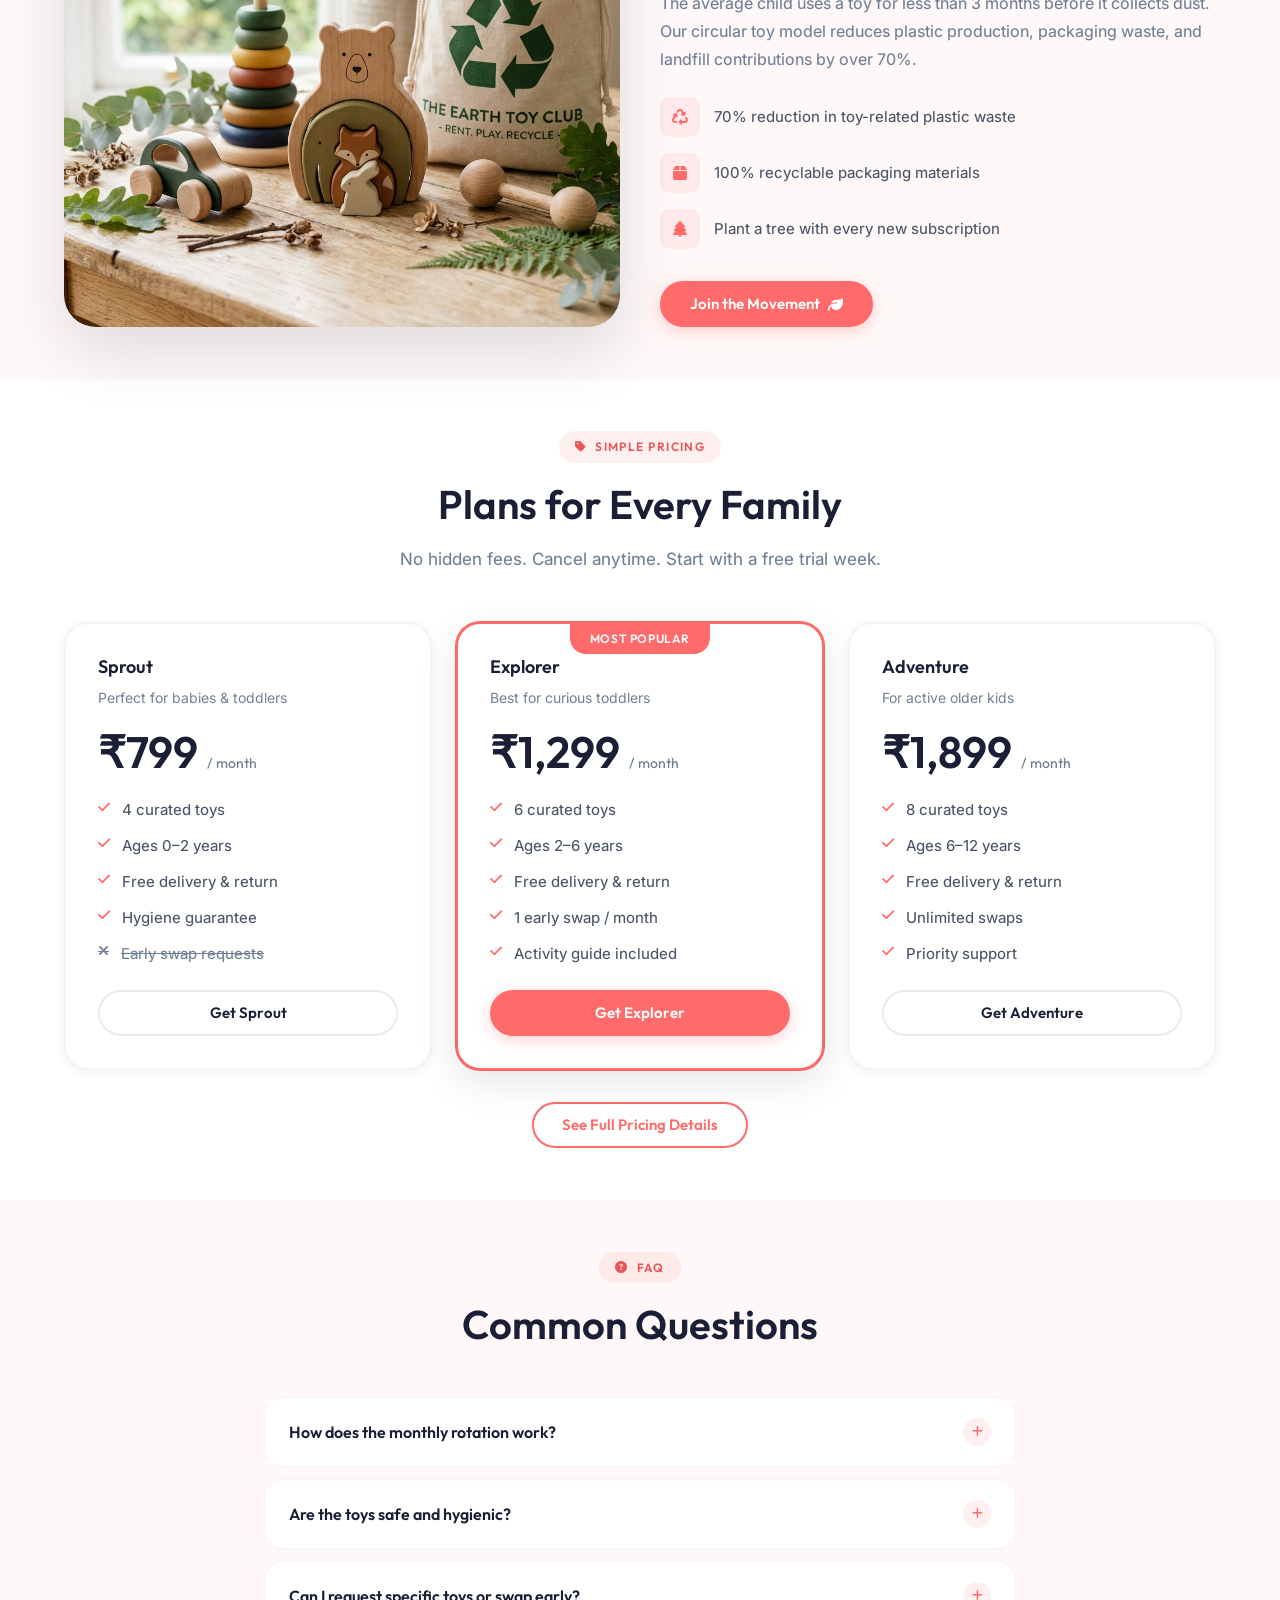
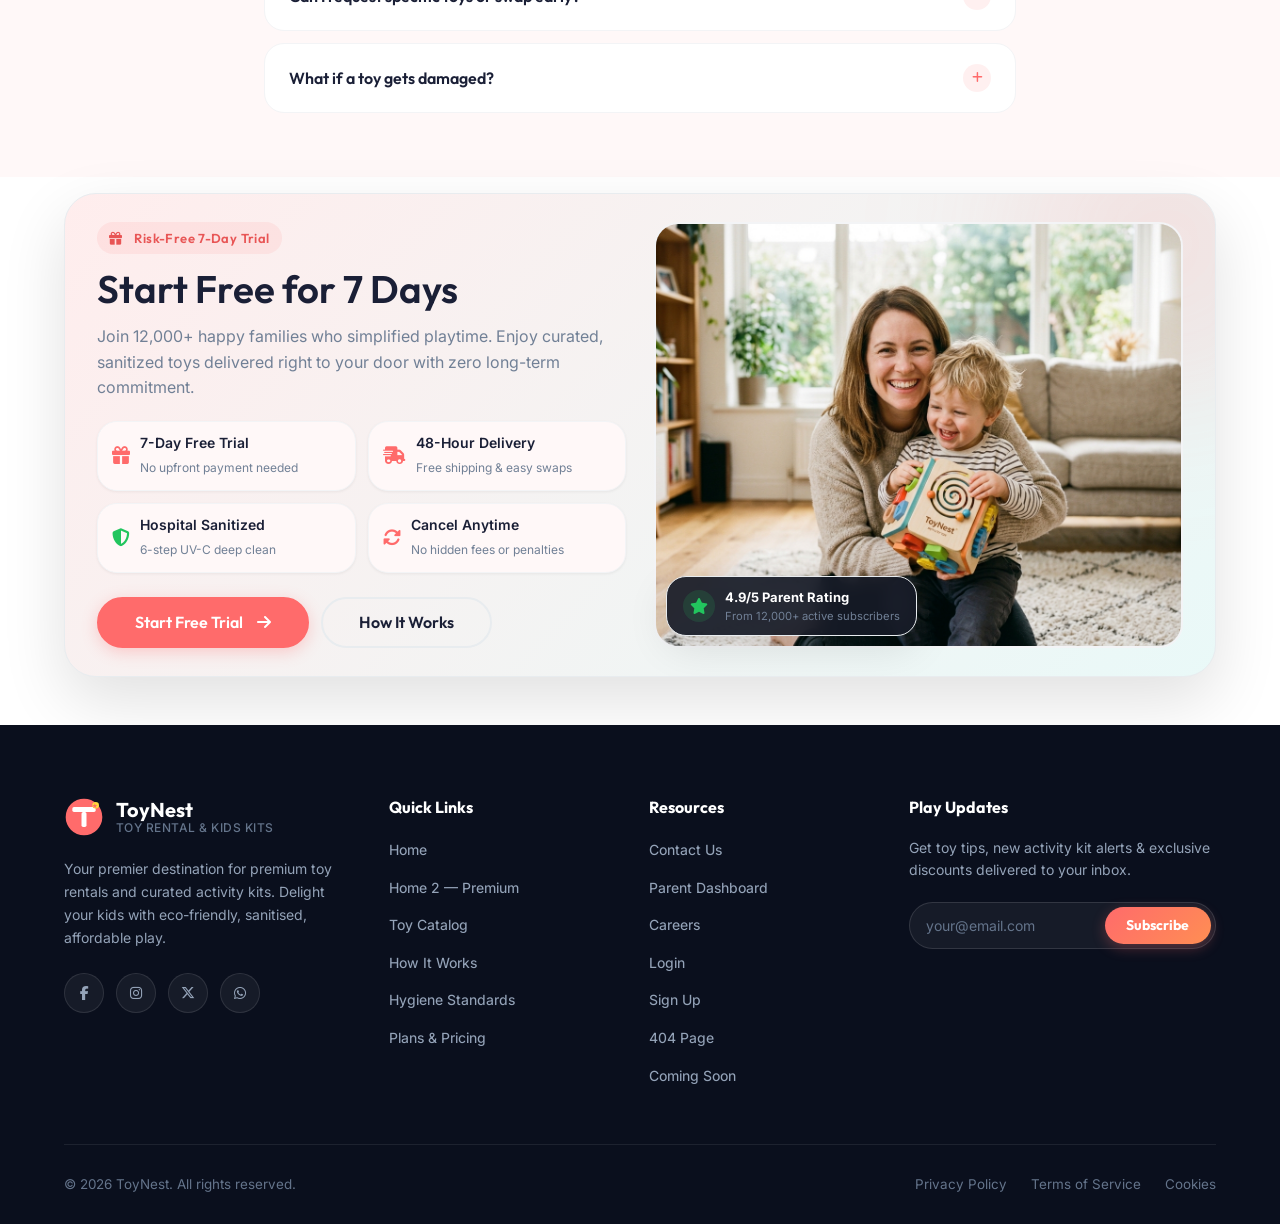
==== commit 88d1514c: "style: refine testimonial section padding, typography, and component sizing across pages" ====
--- a/index.html
+++ b/index.html
@@ -886,9 +886,35 @@
           <h2 style="font-size:clamp(1.75rem,3vw,2.5rem);margin-bottom:0.75rem;color:var(--text-heading);line-height:1.2;">Start Free for 7 Days</h2>
           <p style="font-size:1rem;color:var(--text-muted);margin-bottom:1.25rem;line-height:1.6;">Join 12,000+ happy families who simplified playtime. Enjoy curated, sanitized toys delivered right to your door with zero long-term commitment.</p>
           
-          <div style="display:flex;flex-wrap:wrap;gap:0.625rem;margin-bottom:1.5rem;">
-            <span style="display:inline-flex;align-items:center;gap:0.4rem;padding:0.4rem 0.75rem;background:var(--bg-surface);border:1px solid var(--border-light);border-radius:var(--radius-full);font-size:0.8125rem;font-weight:500;color:var(--text-body);"><i class="fas fa-truck-fast" style="color:var(--primary);"></i> Free 48-Hour Delivery</span>
-            <span style="display:inline-flex;align-items:center;gap:0.4rem;padding:0.4rem 0.75rem;background:var(--bg-surface);border:1px solid var(--border-light);border-radius:var(--radius-full);font-size:0.8125rem;font-weight:500;color:var(--text-body);"><i class="fas fa-shield-halved" style="color:var(--green);"></i> 100% Hospital Sanitized</span>
+          <div style="display:grid;grid-template-columns:repeat(auto-fit, minmax(200px, 1fr));gap:0.75rem;margin-bottom:1.5rem;">
+            <div style="display:flex;align-items:center;gap:0.625rem;padding:0.625rem 0.875rem;background:var(--bg-surface);border:1px solid var(--border-light);border-radius:var(--radius-xl);box-shadow:var(--shadow-sm);">
+              <i class="fas fa-gift" style="color:var(--primary);font-size:1.125rem;"></i>
+              <div>
+                <strong style="display:block;font-size:0.875rem;color:var(--text-heading);font-weight:600;">7-Day Free Trial</strong>
+                <span style="font-size:0.75rem;color:var(--text-muted);">No upfront payment needed</span>
+              </div>
+            </div>
+            <div style="display:flex;align-items:center;gap:0.625rem;padding:0.625rem 0.875rem;background:var(--bg-surface);border:1px solid var(--border-light);border-radius:var(--radius-xl);box-shadow:var(--shadow-sm);">
+              <i class="fas fa-truck-fast" style="color:var(--primary);font-size:1.125rem;"></i>
+              <div>
+                <strong style="display:block;font-size:0.875rem;color:var(--text-heading);font-weight:600;">48-Hour Delivery</strong>
+                <span style="font-size:0.75rem;color:var(--text-muted);">Free shipping & easy swaps</span>
+              </div>
+            </div>
+            <div style="display:flex;align-items:center;gap:0.625rem;padding:0.625rem 0.875rem;background:var(--bg-surface);border:1px solid var(--border-light);border-radius:var(--radius-xl);box-shadow:var(--shadow-sm);">
+              <i class="fas fa-shield-halved" style="color:var(--green);font-size:1.125rem;"></i>
+              <div>
+                <strong style="display:block;font-size:0.875rem;color:var(--text-heading);font-weight:600;">Hospital Sanitized</strong>
+                <span style="font-size:0.75rem;color:var(--text-muted);">6-step UV-C deep clean</span>
+              </div>
+            </div>
+            <div style="display:flex;align-items:center;gap:0.625rem;padding:0.625rem 0.875rem;background:var(--bg-surface);border:1px solid var(--border-light);border-radius:var(--radius-xl);box-shadow:var(--shadow-sm);">
+              <i class="fas fa-rotate" style="color:var(--primary);font-size:1.125rem;"></i>
+              <div>
+                <strong style="display:block;font-size:0.875rem;color:var(--text-heading);font-weight:600;">Cancel Anytime</strong>
+                <span style="font-size:0.75rem;color:var(--text-muted);">No hidden fees or penalties</span>
+              </div>
+            </div>
           </div>
 
           <div style="display:flex;gap:0.75rem;flex-wrap:wrap;">
--- a/style.css
+++ b/style.css
@@ -31,6 +31,11 @@
     --shadow-card-hover: 0 12px 36px var(--primary-glow), 0 4px 12px rgba(0,0,0,0.5);
 }
 *,*::before,*::after{box-sizing:border-box;margin:0;padding:0;}
+::-webkit-scrollbar { width: 6px; height: 6px; }
+::-webkit-scrollbar-track { background: transparent; }
+::-webkit-scrollbar-thumb { background: rgba(148, 163, 184, 0.35); border-radius: 9999px; }
+::-webkit-scrollbar-thumb:hover { background: rgba(148, 163, 184, 0.6); }
+* { scrollbar-width: thin; scrollbar-color: rgba(148, 163, 184, 0.35) transparent; }
 html{scroll-behavior:smooth;font-size:16px;scroll-padding-top:var(--nav-height);}
 body{font-family:var(--font-body);font-weight:400;color:var(--text-body);background:var(--bg-body);line-height:1.6;transition:background 0.3s,color 0.3s;overflow-x:hidden;}
 img{max-width:100%;height:auto;display:block;}
@@ -43,7 +48,7 @@
 h3{font-size:clamp(1.25rem,2.5vw,1.625rem);}h4{font-size:1.125rem;}h5{font-size:1rem;}
 p{font-weight:400;line-height:1.7;color:var(--text-body);}
 .container{width:100%;max-width:1200px;margin:0 auto;padding:0 var(--container-padding);}
-.section{padding:5rem 0;}.section-sm{padding:3rem 0;}
+.section{padding:3.25rem 0;}.section-sm{padding:2rem 0;}
 .section-label{display:inline-flex;align-items:center;gap:0.5rem;font-family:var(--font-heading);font-size:0.75rem;font-weight:600;letter-spacing:0.12em;text-transform:uppercase;color:var(--primary-text);background:var(--primary-subtle);padding:0.375rem 1rem;border-radius:var(--radius-full);margin-bottom:1rem;}
 .section-heading{font-size:clamp(1.75rem,3.5vw,2.5rem);font-weight:600;color:var(--text-heading);margin-bottom:1rem;}
 .section-sub{font-size:1.0625rem;color:var(--text-muted);max-width:600px;line-height:1.7;font-weight:450;}
@@ -213,7 +218,7 @@
 [dir="rtl"] .checkbox-wrapper{flex-direction:row-reverse;justify-content:flex-end;}
 .auth-page{min-height:100vh;background:var(--bg-surface);display:flex;flex-direction:column;}
 .auth-topbar{width:100%;display:flex;align-items:center;justify-content:flex-end;gap:0.5rem;padding:1rem var(--container-padding) 0.25rem;position:relative;z-index:10;flex-shrink:0;}
-[dir="rtl"] .auth-topbar{justify-content:flex-start;}
+[dir="rtl"] .auth-topbar{justify-content:flex-end;}
 .auth-toggle-btn{width:40px;height:40px;display:flex;align-items:center;justify-content:center;border-radius:var(--radius-md);border:1px solid var(--border-default);background:var(--bg-card);color:var(--text-body);font-size:0.875rem;cursor:pointer;transition:var(--transition-fast);flex-shrink:0;box-sizing:border-box;}
 .auth-toggle-btn:hover{border-color:var(--primary);color:var(--primary);}
 .auth-main{flex:1;display:flex;align-items:center;justify-content:center;padding:0.75rem var(--container-padding) 2.5rem;width:100%;}
@@ -240,7 +245,7 @@
 .fullscreen-page{min-height:100vh;background:var(--bg-surface);display:flex;flex-direction:column;overflow-x:hidden;}
 .fullscreen-topbar{display:flex;align-items:center;justify-content:space-between;padding:1rem var(--container-padding);border-bottom:1px solid var(--border-light);background:var(--bg-body);flex-shrink:0;}
 .fullscreen-content{flex:1;display:flex;align-items:center;justify-content:center;text-align:center;padding:2rem var(--container-padding);overflow:hidden;width:100%;position:relative;}
-.fullscreen-footer{padding:0.875rem var(--container-padding);text-align:center;font-size:0.75rem;color:var(--text-muted);border-top:1px solid var(--border-light);background:var(--bg-body);flex-shrink:0;}
+.fullscreen-footer{padding:0.875rem var(--container-padding);text-align:center;font-size:0.75rem;color:var(--text-muted);border-top:1px solid var(--border-light);background:var(--bg-body);flex-shrink:0;direction:ltr;unicode-bidi:isolate;}
 .error-code{font-family:var(--font-heading);font-size:clamp(4.5rem,16vw,8rem);font-weight:600;line-height:1;background:linear-gradient(135deg,var(--primary),var(--primary-gradient-2));-webkit-background-clip:text;-webkit-text-fill-color:transparent;background-clip:text;margin-bottom:0.25rem;}
 .error-subtitle{font-family:var(--font-heading);font-size:clamp(1.25rem,3.5vw,1.875rem);font-weight:600;color:var(--text-heading);margin-bottom:0.75rem;}
 .error-desc{font-size:0.9375rem;color:var(--text-muted);max-width:440px;margin:0 auto 1.75rem;line-height:1.65;font-weight:450;}
@@ -319,8 +324,17 @@
 .hygiene-step-num{width:44px;height:44px;border-radius:50%;background:var(--primary);color:#fff;font-family:var(--font-heading);font-weight:600;font-size:1rem;display:flex;align-items:center;justify-content:center;flex-shrink:0;}
 .hygiene-step-card h4{font-size:1.0625rem;margin-bottom:0.375rem;}
 .hygiene-step-card p{font-size:0.9rem;color:var(--text-muted);font-weight:450;line-height:1.65;}
-.cta-section{background:linear-gradient(135deg,var(--primary) 0%,var(--primary-gradient-2) 100%);padding:5rem 0;text-align:center;position:relative;overflow:hidden;}
+.cta-section{background:linear-gradient(135deg,var(--primary) 0%,var(--primary-gradient-2) 100%);padding:3.25rem 0;text-align:center;position:relative;overflow:hidden;}
 .cta-section h2{color:#fff;}.cta-section p{color:rgba(255,255,255,0.85);font-weight:450;}
+.cta-grid{display:grid;grid-template-columns:1fr 1fr;gap:2.5rem;align-items:stretch;text-align:left;}
+.cta-img-wrap{border-radius:var(--radius-2xl);overflow:hidden;box-shadow:var(--shadow-2xl);border:3px solid rgba(255,255,255,0.25);height:100%;min-height:280px;width:100%;}
+.cta-img-wrap img{width:100%;height:100%;object-fit:cover;display:block;}
+.cta-features-grid{display:grid;grid-template-columns:repeat(2,1fr);gap:0.75rem;margin-top:1.25rem;margin-bottom:1.5rem;text-align:left;}
+.cta-feature-card{display:flex;align-items:flex-start;gap:0.75rem;background:rgba(255,255,255,0.14);backdrop-filter:blur(8px);-webkit-backdrop-filter:blur(8px);padding:0.875rem 1rem;border-radius:var(--radius-xl);border:1px solid rgba(255,255,255,0.25);transition:transform 0.2s ease,background 0.2s ease;}
+.cta-feature-card:hover{background:rgba(255,255,255,0.22);transform:translateY(-2px);}
+.cta-feature-icon{width:36px;height:36px;border-radius:50%;background:rgba(255,255,255,0.22);display:flex;align-items:center;justify-content:center;flex-shrink:0;color:#fff;font-size:0.9375rem;box-shadow:0 3px 8px rgba(0,0,0,0.1);}
+.cta-feature-title{color:#fff;display:block;font-size:0.9375rem;font-weight:700;margin-bottom:0.125rem;line-height:1.3;}
+.cta-feature-desc{color:rgba(255,255,255,0.9);font-size:0.8125rem;line-height:1.4;display:block;font-weight:450;}
 .reveal{opacity:0;transform:translateY(24px);transition:opacity 0.6s ease,transform 0.6s ease;}
 .reveal.visible{opacity:1;transform:translateY(0);}
 .gradient-text{background:linear-gradient(135deg,var(--primary),var(--primary-gradient-2));-webkit-background-clip:text;-webkit-text-fill-color:transparent;background-clip:text;}
@@ -346,8 +360,8 @@
 @keyframes pulse{0%,100%{opacity:1;}50%{opacity:0.5;}}
 @keyframes slideInUp{from{opacity:0;transform:translateY(20px);}to{opacity:1;transform:translateY(0);}}
 @media(max-width:1024px){.nav-links{display:none;}.nav-actions{display:none;}.nav-hamburger{display:flex;}.hero-side-arrow{display:none;}.feature-card-img{height:260px;}.grid-4{grid-template-columns:repeat(2,1fr);}.footer-grid{grid-template-columns:1fr 1fr;gap:2.5rem;}.pricing-grid{gap:1rem;}.pricing-card.popular{transform:scale(1.02);}.hero-inner{gap:2.5rem;}.stats-grid{grid-template-columns:repeat(2,1fr);gap:1.5rem;}}
-@media(max-width:768px){:root{--container-padding:1rem;}.section{padding:3.5rem 0;}.page-hero{height:auto;min-height:340px;padding:calc(var(--nav-height) + 1.25rem) 0 2rem;}.feature-card-img{height:300px;}.category-card-img{height:190px;}.hero-inner{grid-template-columns:1fr;gap:2rem;text-align:center;}.hero-desc{margin:0 auto 2rem;}.hero-ctas{justify-content:center;}.hero-stats{justify-content:center;}.hero-float-card.card-1{bottom:-1rem;left:0;}.hero-float-card.card-2{top:-0.5rem;right:0;}.grid-2{grid-template-columns:1fr;}.grid-3{grid-template-columns:1fr;}.grid-4{grid-template-columns:repeat(2,1fr);gap:1rem;}.pricing-grid{grid-template-columns:1fr;max-width:420px;margin:0 auto;}.pricing-card.popular{transform:none;}.footer-grid{grid-template-columns:1fr 1fr;gap:2.5rem;text-align:left;}.footer-brand p{margin-left:0;margin-right:0;text-align:left;}.footer-socials{justify-content:flex-start;}.footer-newsletter-form{margin:0;}.footer-bottom{flex-direction:row;justify-content:space-between;align-items:center;gap:1rem;}.footer-legal-links{justify-content:flex-end;}.stats-grid{grid-template-columns:repeat(2,1fr);}.timeline-step{grid-template-columns:56px 1fr;gap:1.25rem;}.auth-card{padding:2rem 1.25rem;}.back-to-top-btn{bottom:1.25rem;right:1.25rem;width:40px;height:40px;font-size:0.9375rem;}}
-@media(max-width:480px){:root{--container-padding:0.875rem;}.page-hero{min-height:320px;padding:calc(var(--nav-height) + 1rem) 0 1.75rem;}.feature-card-img{height:220px;}.category-card-img{height:145px;}.category-card{padding:0.75rem;}.grid-2{grid-template-columns:1fr!important;gap:1.5rem!important;}.grid-4{grid-template-columns:repeat(2,1fr);gap:0.75rem;}.hero-title{font-size:1.875rem;}.hero-float-card{display:none;}.hero-stats{flex-wrap:wrap;gap:1.25rem;}.filter-tabs{gap:0.375rem;}.filter-tab{font-size:0.8125rem;padding:0.4rem 0.875rem;}.footer-grid{grid-template-columns:1fr;gap:2rem;text-align:left;}.footer-bottom{flex-direction:column;text-align:left;align-items:flex-start;}.pricing-grid{max-width:100%;}.stats-grid{grid-template-columns:1fr 1fr;gap:1rem;}.step-item{flex-direction:column;gap:1rem;}.timeline-step{grid-template-columns:1fr;}.timeline-left{flex-direction:row;gap:1rem;}.timeline-line{display:none;}.hygiene-step-card{padding:1rem!important;gap:0.875rem!important;}.hygiene-step-num{width:36px!important;height:36px!important;font-size:0.875rem!important;flex-shrink:0!important;}.auth-topbar{padding:0.75rem var(--container-padding) 0.25rem;}.auth-main{padding:0.5rem var(--container-padding) 2rem;}.countdown-grid{display:grid;grid-template-columns:repeat(4,1fr);gap:0.5rem;margin-bottom:2rem;}.countdown-item{min-width:0;padding:0.75rem 0.25rem;border-radius:var(--radius-xl);}.countdown-value{font-size:1.5rem;}.countdown-label{font-size:0.625rem;}.coming-soon-card{padding:1.5rem var(--container-padding)!important;margin:0 auto 1.75rem!important;}.coming-soon-card form{flex-direction:column;gap:0.625rem;width:100%;}.coming-soon-card .form-input{width:100%!important;text-align:center!important;}.coming-soon-card .btn{width:100%!important;justify-content:center!important;}.progress-bar-wrapper{width:100%;padding:0 var(--container-padding);}}
+@media(max-width:768px){:root{--container-padding:1rem;}.section,.cta-section{padding:2rem 0;}.page-hero{height:auto;min-height:340px;padding:calc(var(--nav-height) + 1.25rem) 0 2rem;}.cta-grid{grid-template-columns:1fr;gap:1.75rem;}.cta-img-wrap{height:260px;min-height:260px;}.feature-card-img{height:300px;}.category-card-img{height:190px;}.hero-inner{grid-template-columns:1fr;gap:2rem;text-align:center;}.hero-desc{margin:0 auto 2rem;}.hero-ctas{justify-content:center;}.hero-stats{justify-content:center;}.hero-float-card.card-1{bottom:-1rem;left:0;}.hero-float-card.card-2{top:-0.5rem;right:0;}.grid-2{grid-template-columns:1fr;}.grid-3{grid-template-columns:1fr;}.grid-4{grid-template-columns:repeat(2,1fr);gap:1rem;}.pricing-grid{grid-template-columns:1fr;max-width:420px;margin:0 auto;}.pricing-card.popular{transform:none;}.footer-grid{grid-template-columns:1fr 1fr;gap:2.5rem;text-align:left;}.footer-brand p{margin-left:0;margin-right:0;text-align:left;}.footer-socials{justify-content:flex-start;}.footer-newsletter-form{margin:0;}.footer-bottom{flex-direction:row;justify-content:space-between;align-items:center;gap:1rem;}.footer-legal-links{justify-content:flex-end;}.stats-grid{grid-template-columns:repeat(2,1fr);}.timeline-step{grid-template-columns:56px 1fr;gap:1.25rem;}.auth-card{padding:2rem 1.25rem;}.back-to-top-btn{bottom:1.25rem;right:1.25rem;width:40px;height:40px;font-size:0.9375rem;}}
+@media(max-width:480px){:root{--container-padding:0.875rem;}.section,.cta-section{padding:1.5rem 0;}.cta-features-grid{grid-template-columns:1fr;}.cta-img-wrap{height:210px;min-height:210px;}.page-hero{min-height:320px;padding:calc(var(--nav-height) + 1rem) 0 1.75rem;}.feature-card-img{height:220px;}.category-card-img{height:145px;}.category-card{padding:0.75rem;}.grid-2{grid-template-columns:1fr!important;gap:1.5rem!important;}.grid-4{grid-template-columns:repeat(2,1fr);gap:0.75rem;}.hero-title{font-size:1.875rem;}.hero-float-card{display:none;}.hero-stats{flex-wrap:wrap;gap:1.25rem;}.filter-tabs{gap:0.375rem;}.filter-tab{font-size:0.8125rem;padding:0.4rem 0.875rem;}.footer-grid{grid-template-columns:1fr;gap:2rem;text-align:left;}.footer-bottom{flex-direction:column;text-align:left;align-items:flex-start;}.pricing-grid{max-width:100%;}.stats-grid{grid-template-columns:1fr 1fr;gap:1rem;}.step-item{flex-direction:column;gap:1rem;}.timeline-step{grid-template-columns:1fr;}.timeline-left{flex-direction:row;gap:1rem;}.timeline-line{display:none;}.hygiene-step-card{padding:1rem!important;gap:0.875rem!important;}.hygiene-step-num{width:36px!important;height:36px!important;font-size:0.875rem!important;flex-shrink:0!important;}.auth-topbar{padding:0.75rem var(--container-padding) 0.25rem;}.auth-main{padding:0.5rem var(--container-padding) 2rem;}.countdown-grid{display:grid;grid-template-columns:repeat(4,1fr);gap:0.5rem;margin-bottom:2rem;}.countdown-item{min-width:0;padding:0.75rem 0.25rem;border-radius:var(--radius-xl);}.countdown-value{font-size:1.5rem;}.countdown-label{font-size:0.625rem;}.coming-soon-card{padding:1.5rem var(--container-padding)!important;margin:0 auto 1.75rem!important;}.coming-soon-card form{flex-direction:column;gap:0.625rem;width:100%;}.coming-soon-card .form-input{width:100%!important;text-align:center!important;}.coming-soon-card .btn{width:100%!important;justify-content:center!important;}.progress-bar-wrapper{width:100%;padding:0 var(--container-padding);}}
 .countdown-grid{display:flex;gap:1rem;justify-content:center;flex-wrap:wrap;margin-bottom:2.5rem;}
 .countdown-item{min-width:80px;text-align:center;background:var(--bg-card);border:1px solid var(--border-light);border-radius:var(--radius-2xl);padding:1.25rem 1rem;}
 .countdown-value{font-family:var(--font-heading);font-weight:600;font-size:2.25rem;color:var(--primary);line-height:1;}
